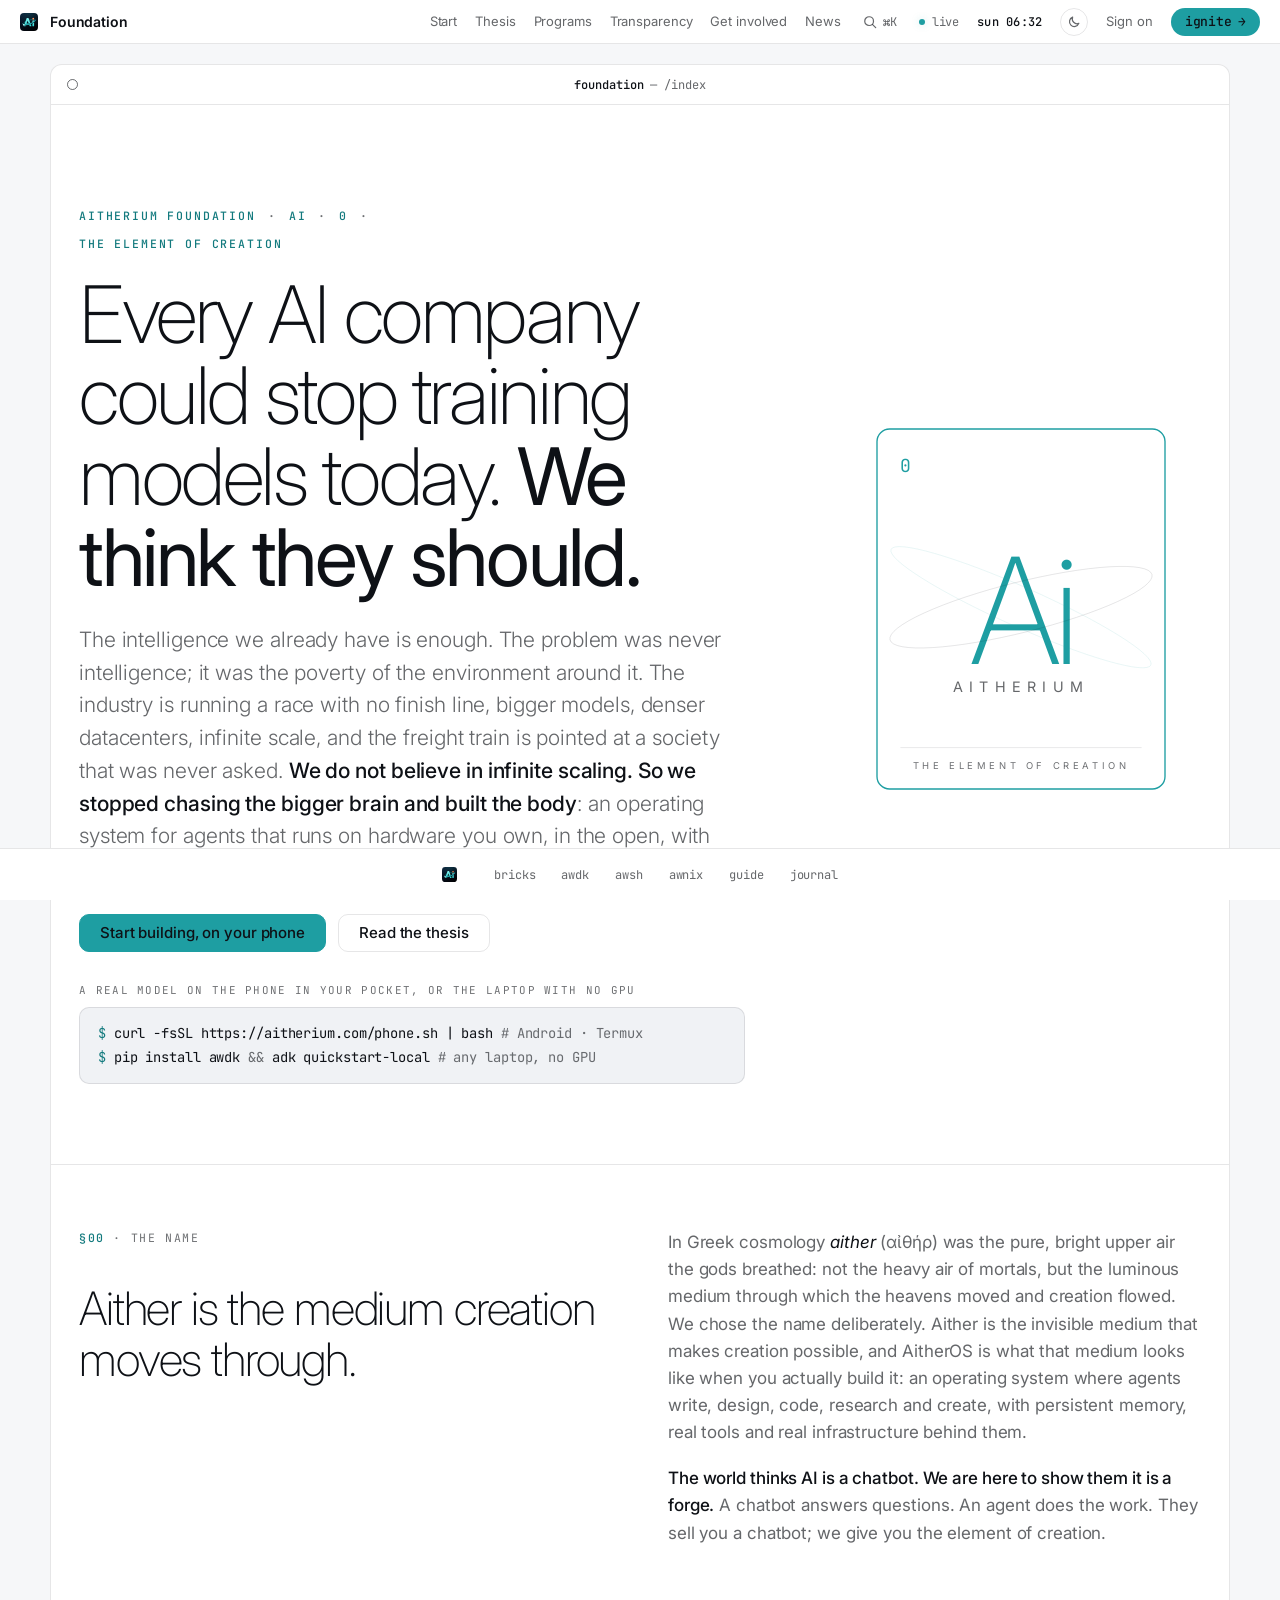
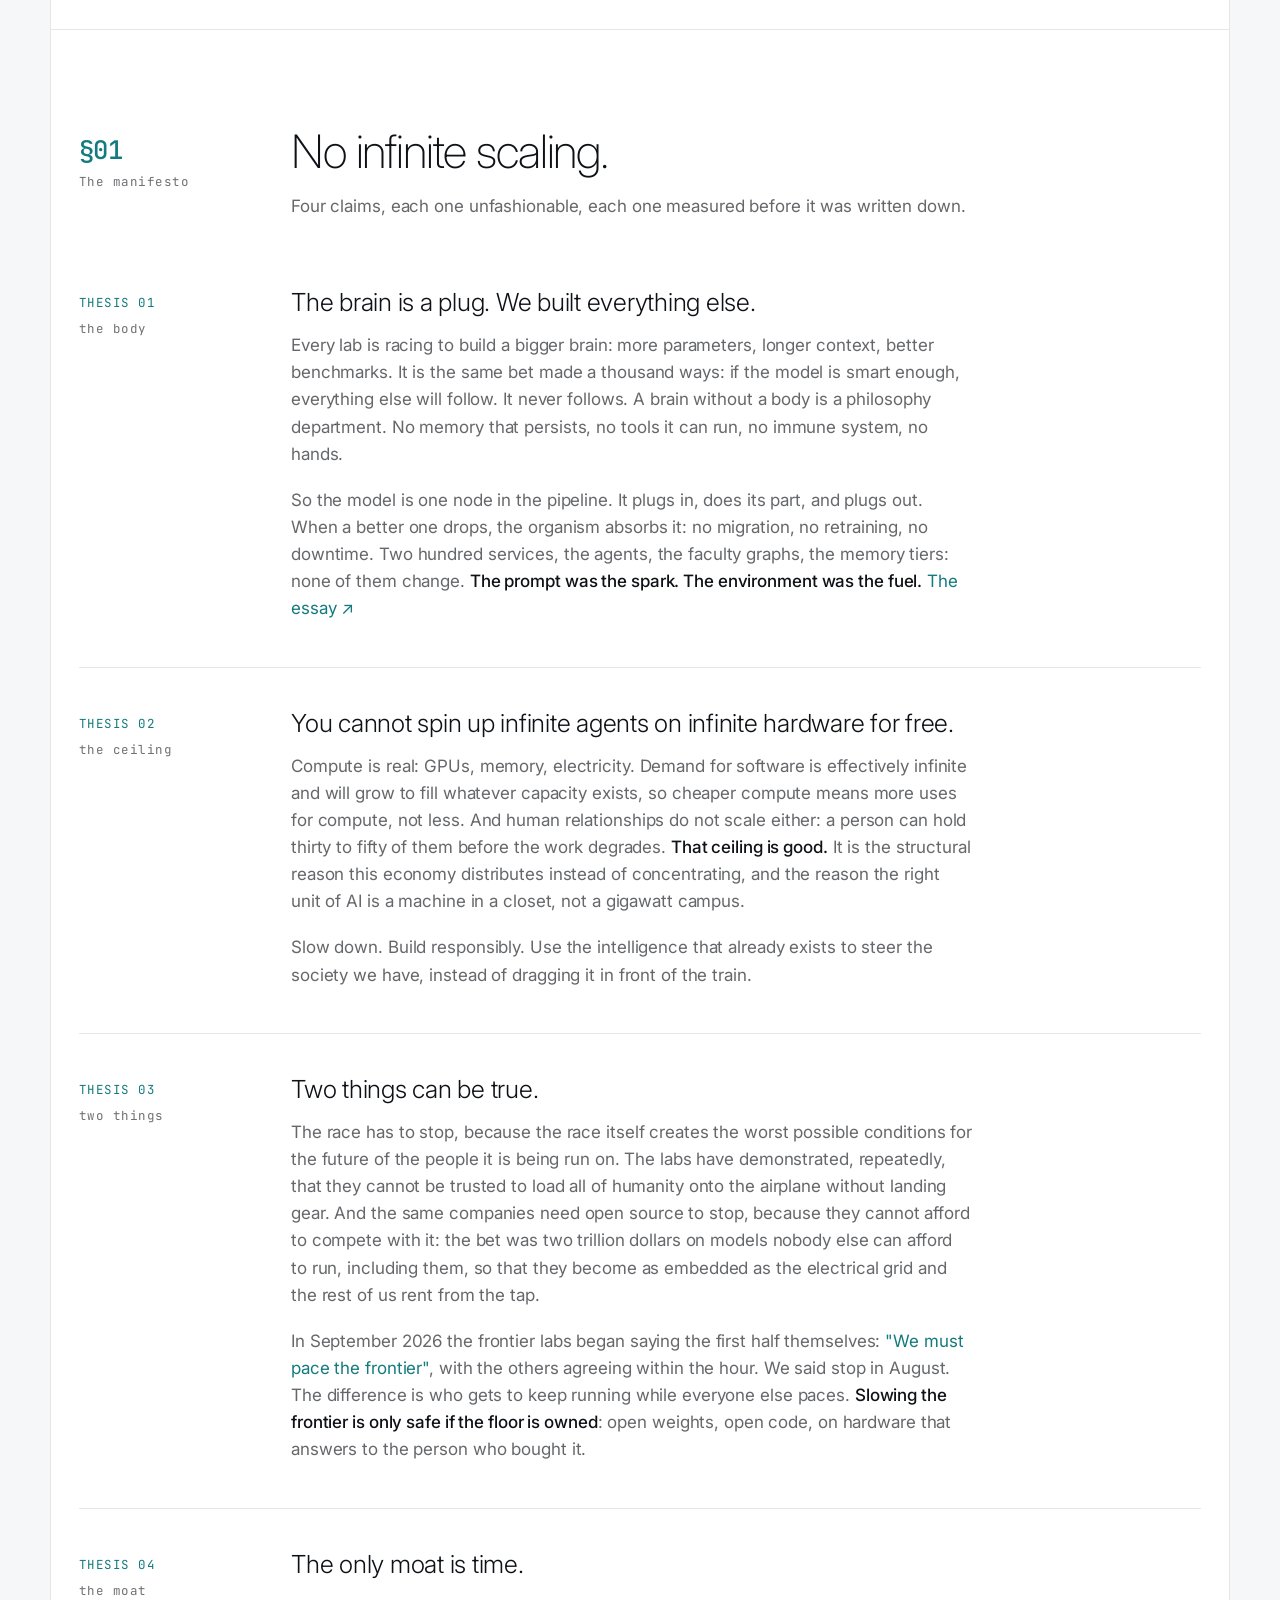
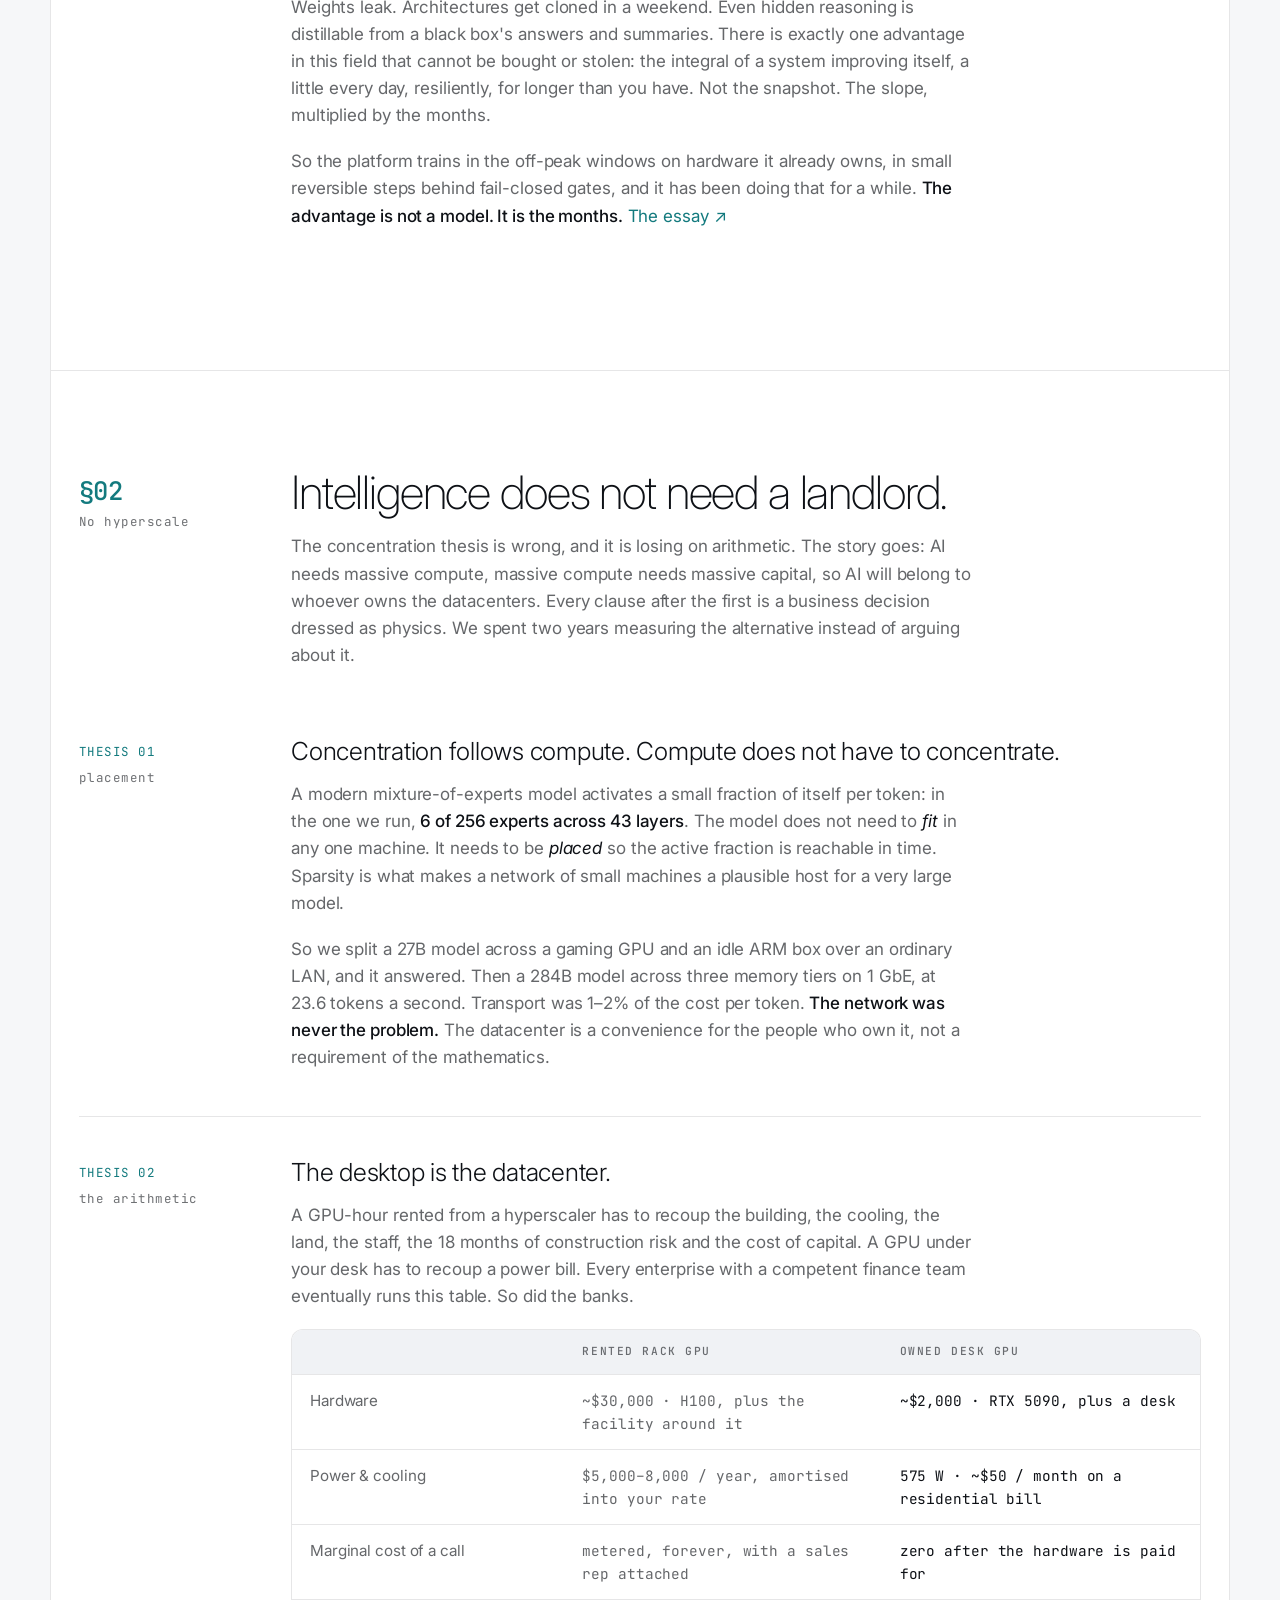
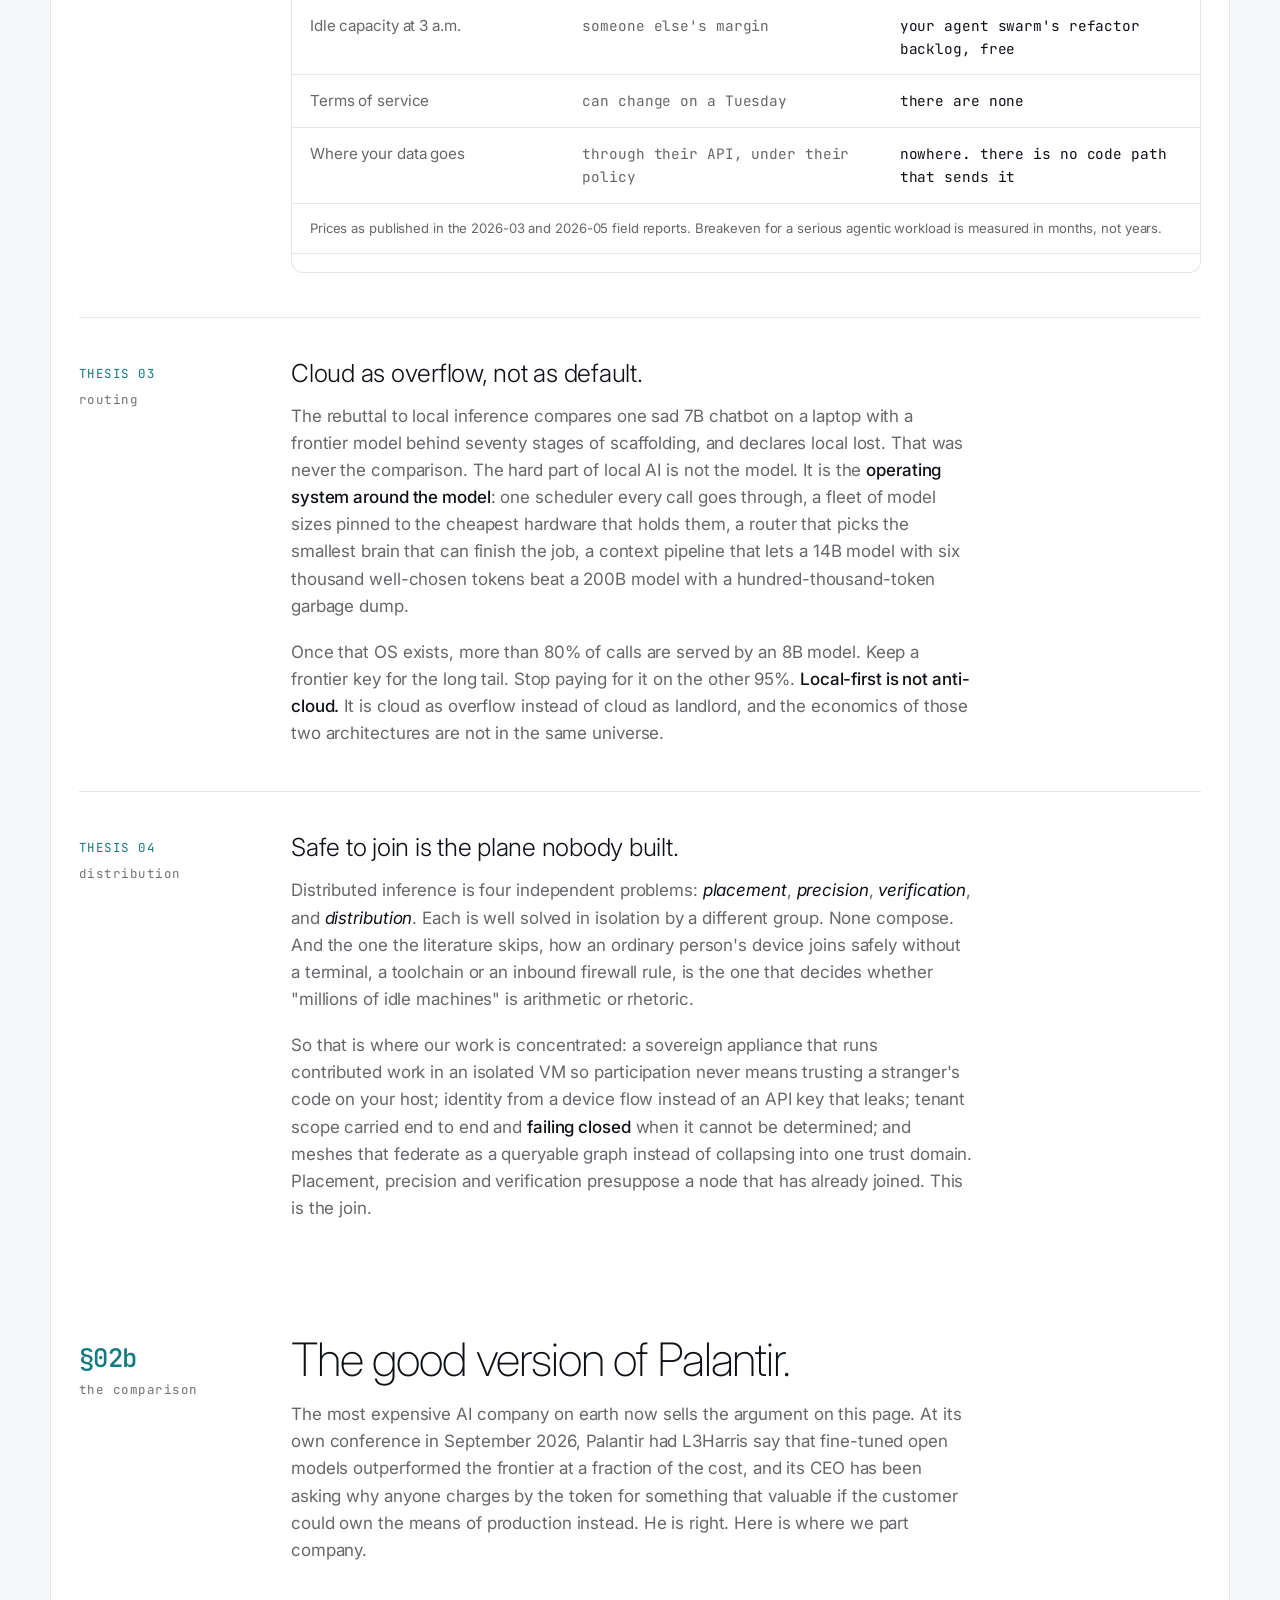
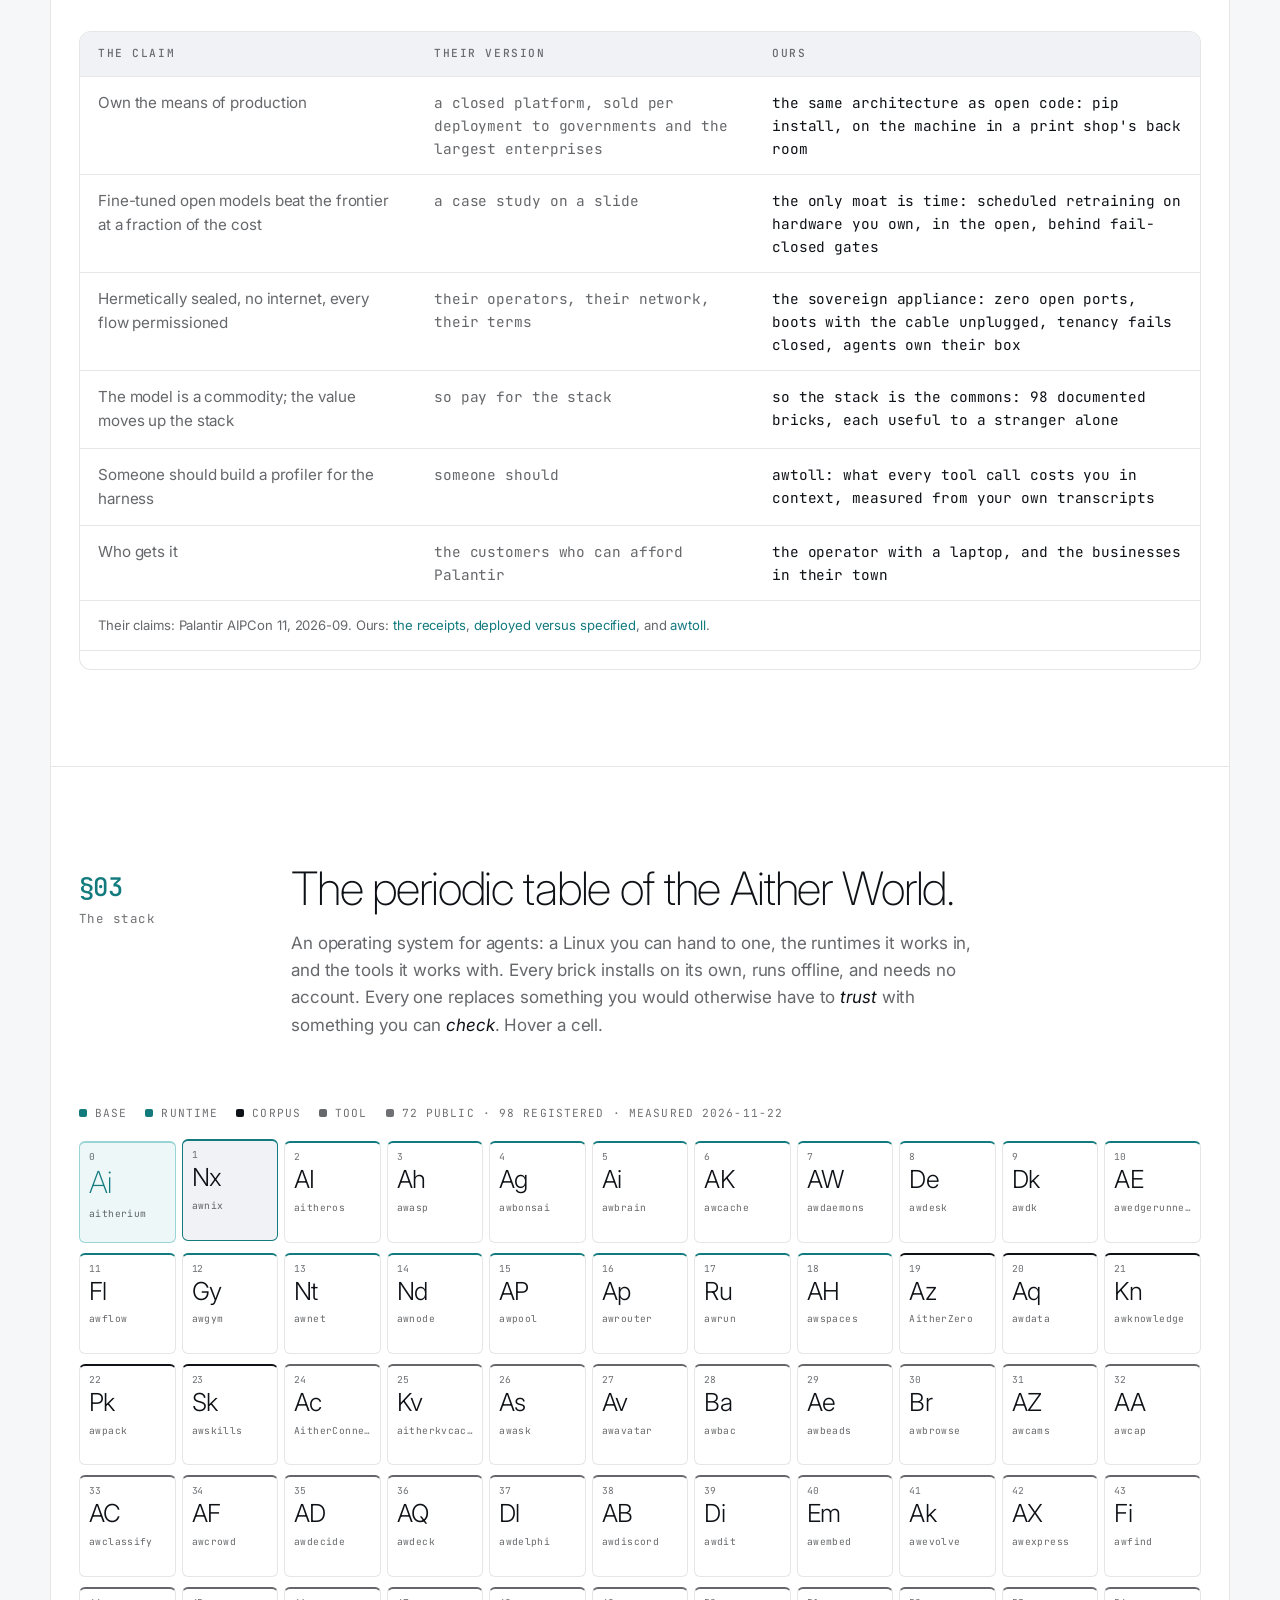
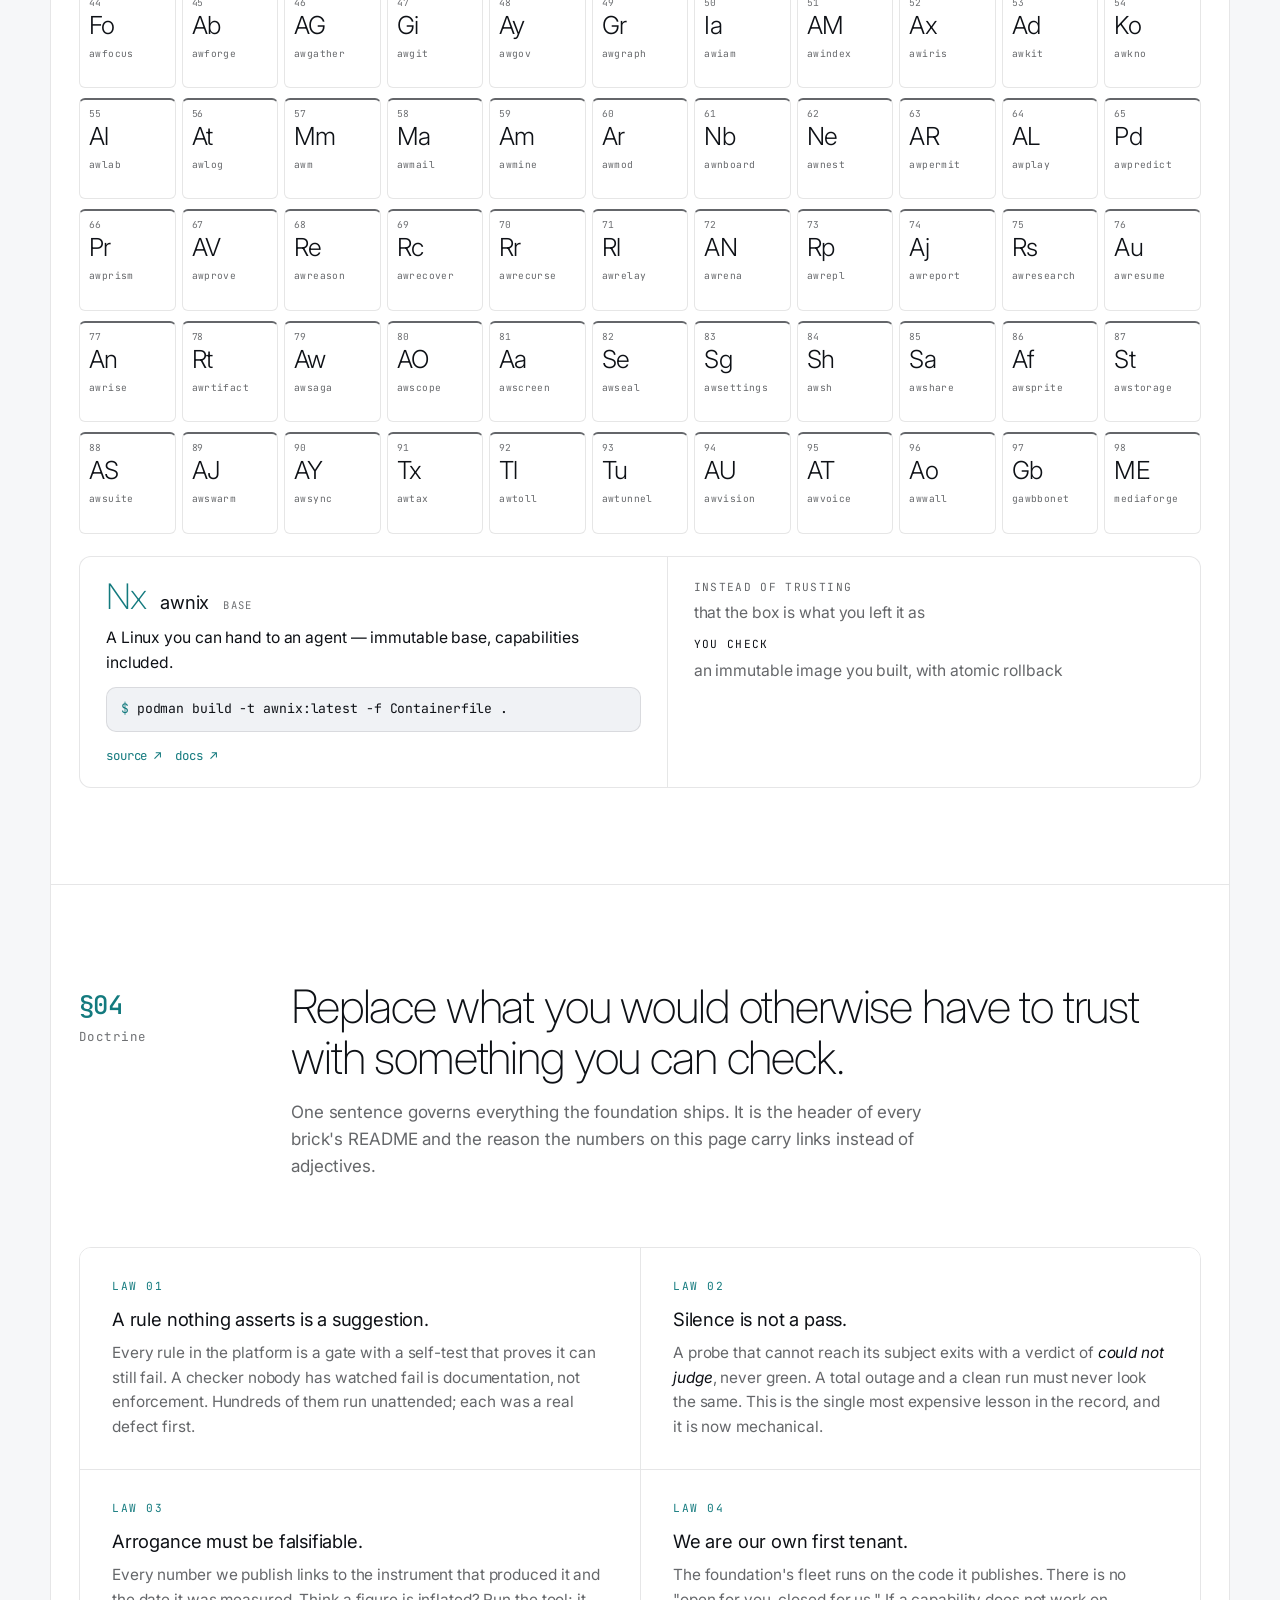
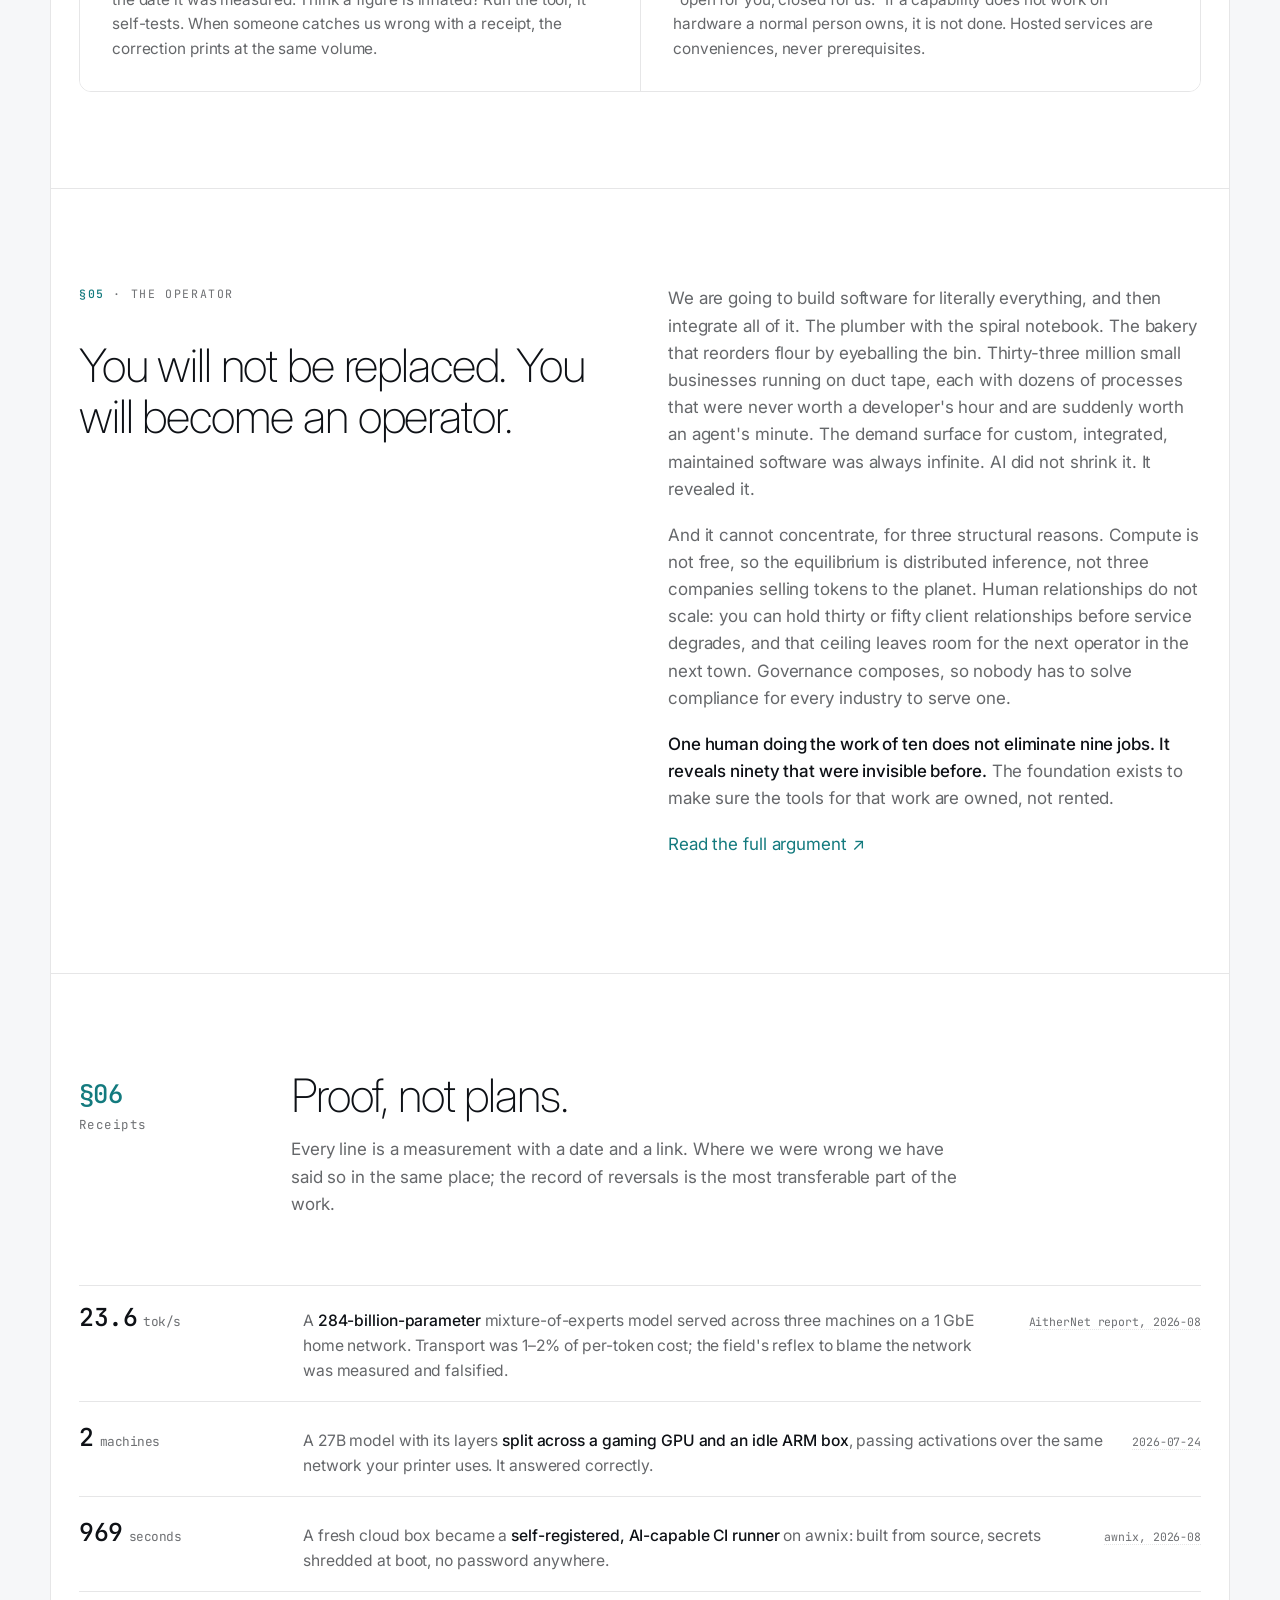
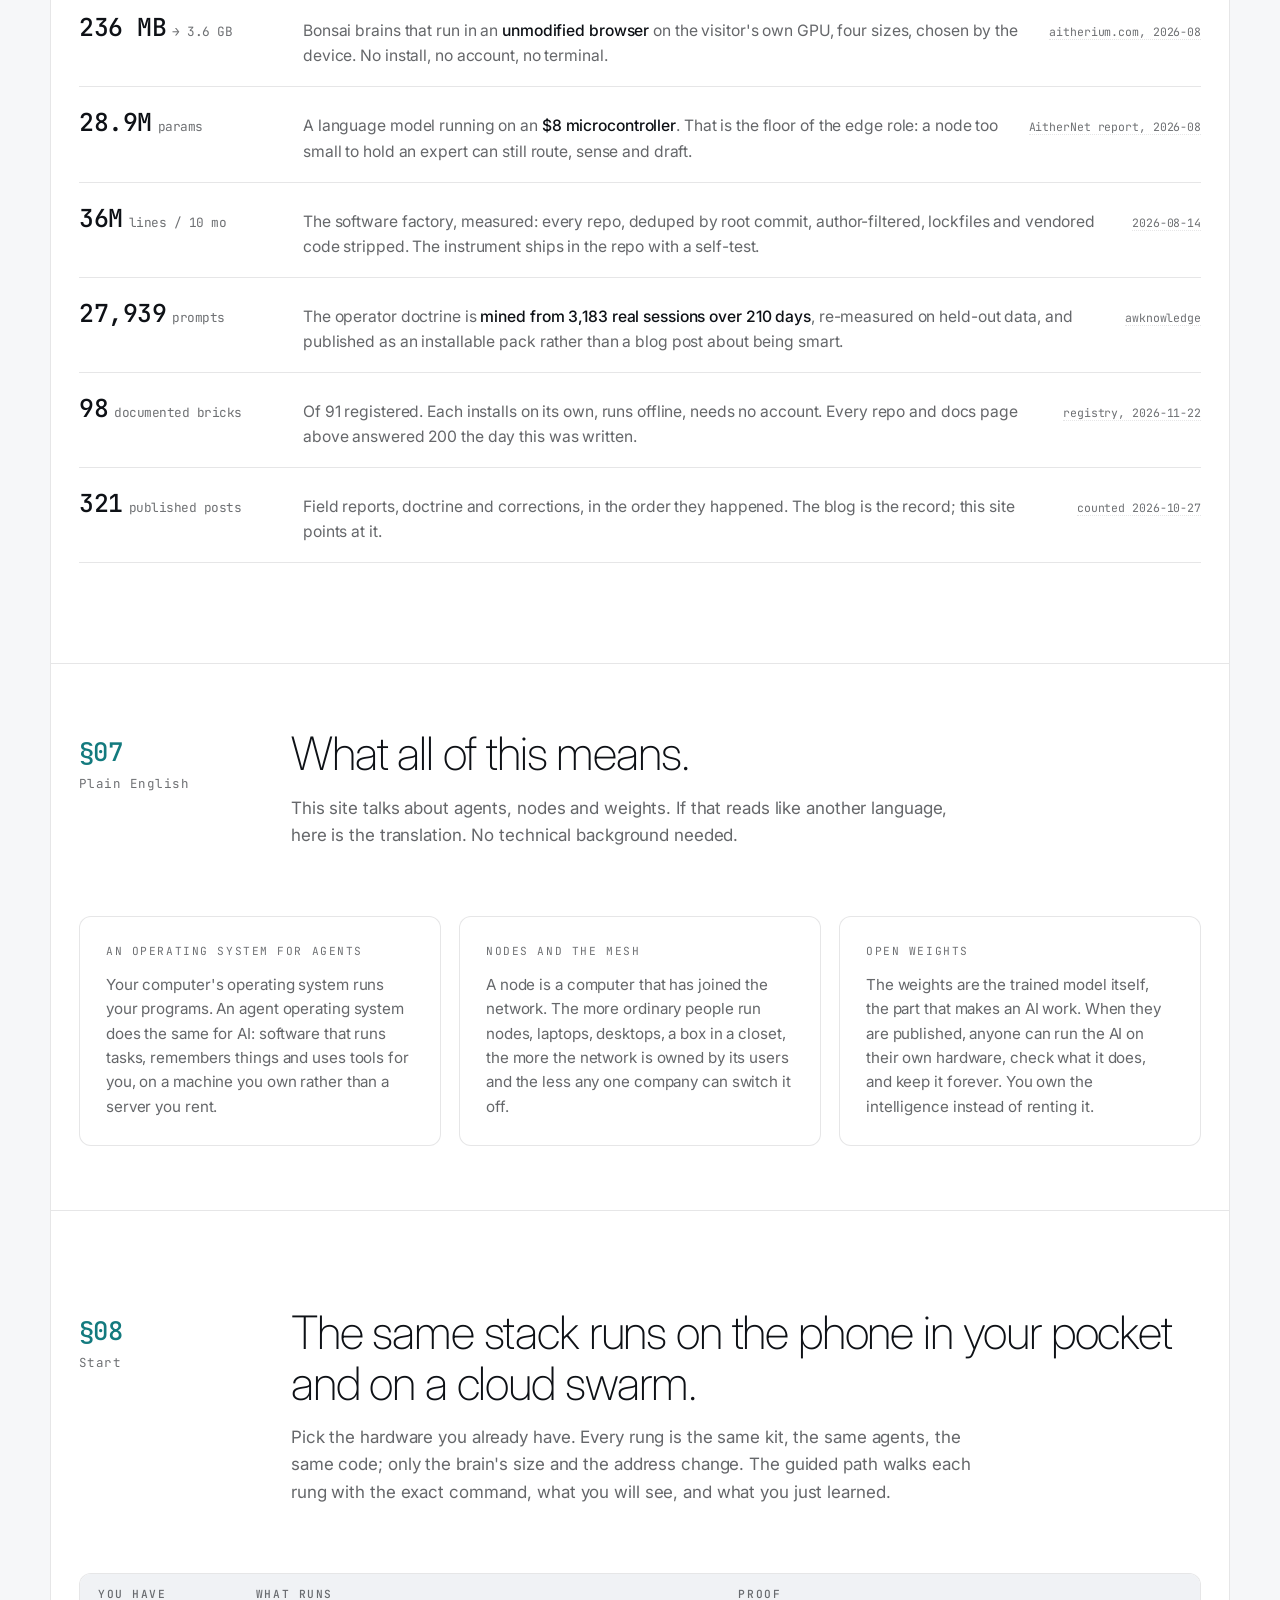
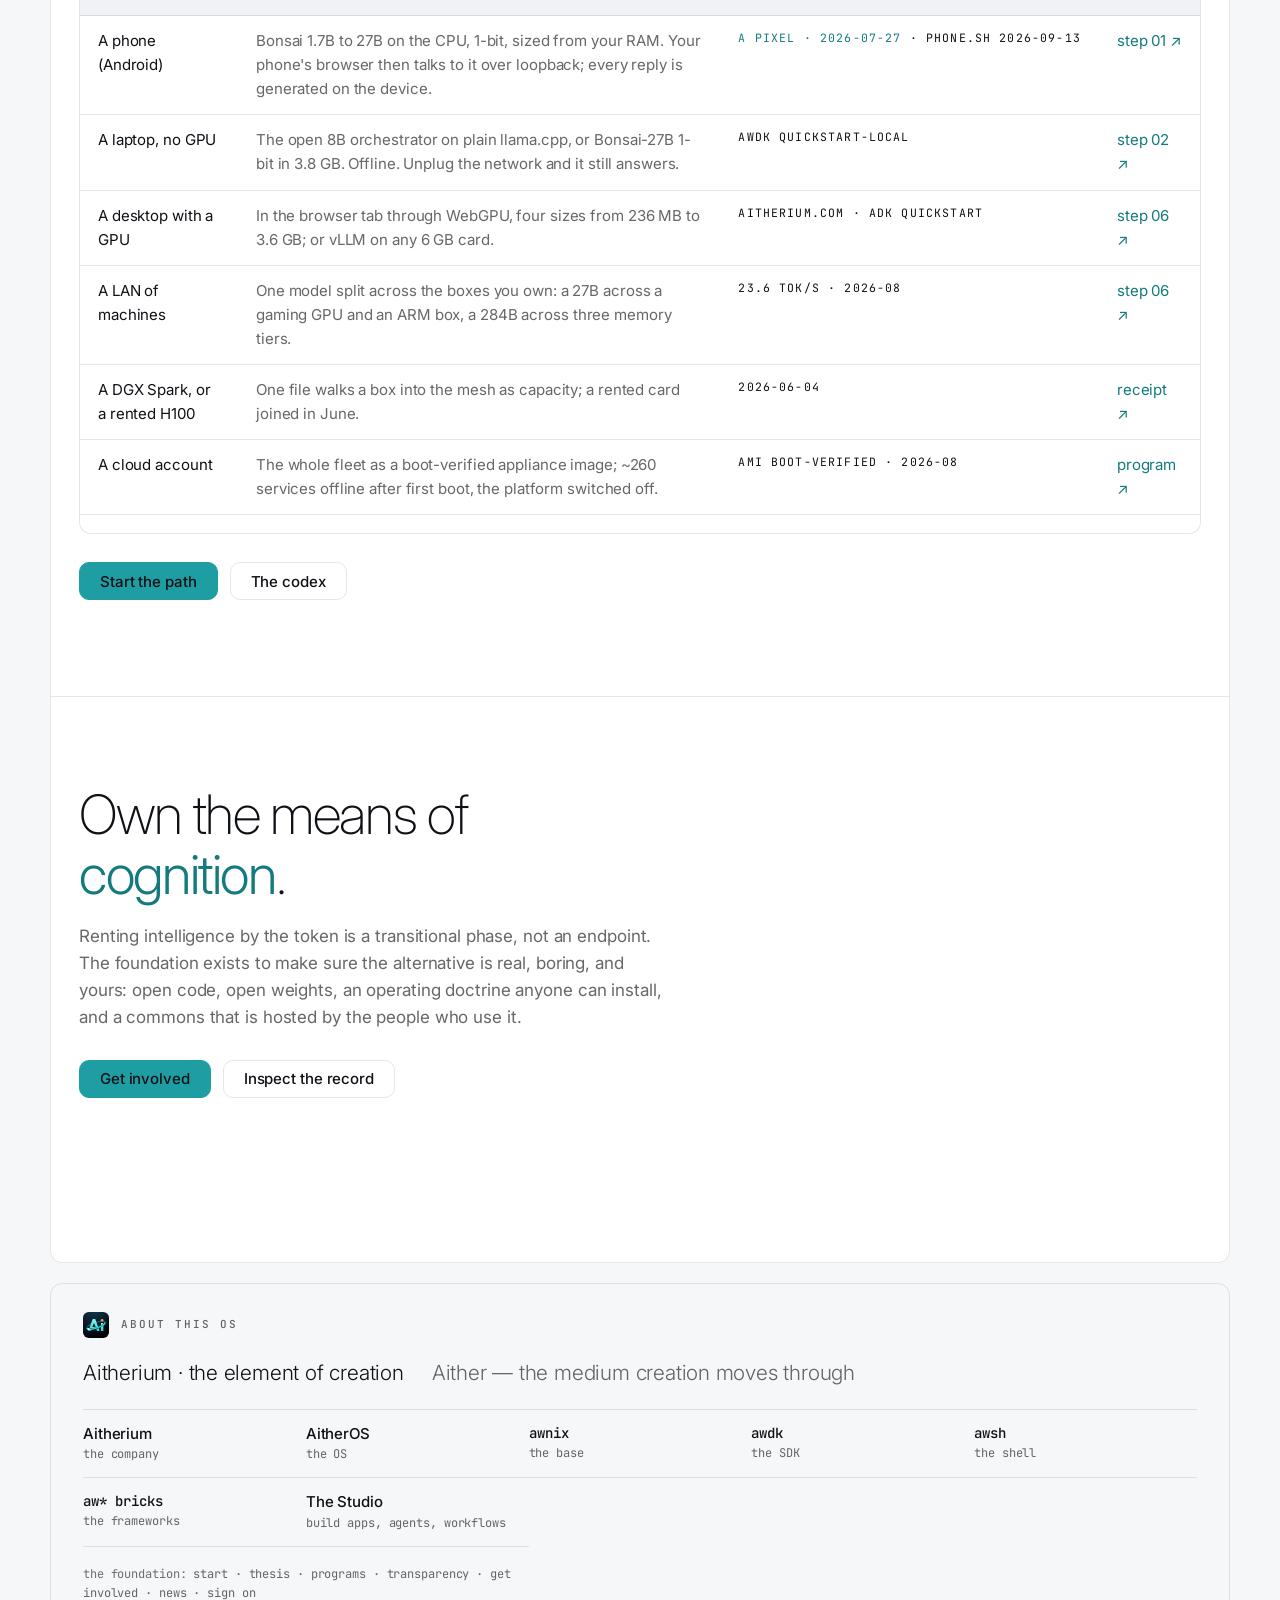
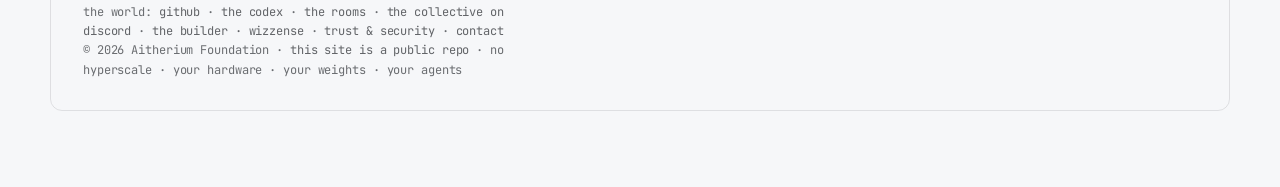
==== index.html @ 8e8fbfad "feat(bricks): periodic table renders the full registry (98, was 49) The site's snapshot was a dated " ====
<!DOCTYPE html>
<html lang="en">
<head>
  <meta charset="utf-8">
  <meta name="viewport" content="width=device-width, initial-scale=1">
  <title>Aitherium Foundation — The Element of Creation</title>
  <meta name="description" content="Every AI company could stop training models today. We think they should. No infinite scaling: an open operating system for agents on hardware you own, the weights and doctrine to run it, and the foundation that keeps it that way.">
  <meta property="og:type" content="website">
  <meta property="og:site_name" content="Aitherium Foundation">
  <meta property="og:title" content="Aitherium Foundation — The Element of Creation">
  <meta property="og:description" content="Every AI company could stop training models today. We think they should. No infinite scaling: an open operating system for agents on hardware you own, the weights and doctrine to run it, and the foundation that keeps it that way.">
  <meta property="og:url" content="https://aitherium.org/index.html">
  <link rel="canonical" href="https://aitherium.org/index.html">
  <link rel="icon" href="brand/aither-icon.svg">
  <link rel="icon" type="image/png" sizes="192x192" href="brand/aither-icon-192.png">
  <link rel="apple-touch-icon" href="brand/aither-icon-192.png">
  <meta property="og:image" content="https://aitherium.org/brand/aither-icon-512.png">
  <meta name="twitter:card" content="summary">
  <meta name="twitter:image" content="https://aitherium.org/brand/aither-icon-512.png">
  <link rel="stylesheet" href="https://fonts.googleapis.com/css2?family=Inter:wght@200;300;400;500;600&family=JetBrains+Mono:wght@400;500&display=swap">
  <link rel="stylesheet" href="kit/tokens.css">
  <link rel="stylesheet" href="kit/frame.css">
  <link rel="stylesheet" href="theme.css">
  <link rel="stylesheet" href="styles.css">
  <script>(function(){var d=document.documentElement,t;try{t=localStorage.getItem('aitherium-theme')}catch(e){}
  d.setAttribute('data-theme',t==='dark'?'dark':'light');
  var m=document.createElement('meta');m.name='theme-color';
  m.content=getComputedStyle(d).getPropertyValue('--fk-bg').trim();document.head.appendChild(m);})();</script>
</head>
<body>
<a class="fk-skip" href="#fk-main">Skip to content</a>
<header class="fk-menubar" role="banner">
  <a class="fk-brand" href="index.html" aria-label="Aitherium Foundation home"><img class="fk-mark" src="brand/aither-icon.svg" alt="" aria-hidden="true"><span class="fk-app">Foundation</span></a>
  <span class="fk-sp"></span>
  <nav class="fk-links" aria-label="Foundation"><a href="start.html">Start</a><a href="about.html">Thesis</a><a href="programs.html">Programs</a><a href="transparency.html">Transparency</a><a href="get-involved.html">Get involved</a><a href="news.html">News</a></nav>
  <a class="fk-k" href="#fk-about" data-fk-spotlight aria-label="Search (Ctrl K)"><svg viewBox="0 0 16 16" fill="none" aria-hidden="true"><circle cx="7" cy="7" r="5" stroke="currentColor" stroke-width="1.4"/><path d="M11 11l3.5 3.5" stroke="currentColor" stroke-width="1.4" stroke-linecap="round"/></svg><span>⌘K</span></a>
  <span class="fk-live"><i class="fk-dot" aria-hidden="true"></i><span>live</span></span>
  <time class="fk-clock" data-fk-clock></time>
  <button class="fk-theme" type="button" data-theme-toggle aria-pressed="false" aria-label="Dark mode" title="Dark mode"><svg class="moon" viewBox="0 0 16 16" fill="none" aria-hidden="true"><path d="M13.5 9.6A5.5 5.5 0 0 1 6.4 2.5a5.5 5.5 0 1 0 7.1 7.1z" stroke="currentColor" stroke-width="1.4" stroke-linejoin="round"/></svg><svg class="sun" viewBox="0 0 16 16" fill="none" aria-hidden="true"><circle cx="8" cy="8" r="3" stroke="currentColor" stroke-width="1.4"/><path d="M8 1v1.6M8 13.4V15M1 8h1.6M13.4 8H15M3 3l1.1 1.1M11.9 11.9L13 13M3 13l1.1-1.1M11.9 4.1L13 3" stroke="currentColor" stroke-width="1.4" stroke-linecap="round"/></svg></button>
  <a class="fk-signon" href="https://aitherium.com/">Sign on</a>
  <a class="fk-ignite" href="https://aitherium.com/">ignite <span aria-hidden="true">→</span></a>
</header>

<main class="fk-window" id="fk-main">
  <div class="fk-titlebar"><span class="fk-title"><b>foundation</b> — /index</span></div>
  <div class="fk-body">
  <section class="hero">
    <div class="container">
      <div>
        <p class="eyebrow">Aitherium Foundation <span class="sep">·</span> Ai <span class="sep">·</span> 0 <span class="sep">·</span> The Element of Creation</p>
        <h1>Every AI company could stop training models today. <strong>We think they&nbsp;should.</strong></h1>
        <p class="lede">The intelligence we already have is enough. The problem was never intelligence; it was
        the poverty of the environment around it. The industry is running a race with no finish line,
        bigger models, denser datacenters, infinite scale, and the freight train is pointed at a
        society that was never asked. <strong>We do not believe in infinite scaling. So we stopped
        chasing the bigger brain and built the body</strong>: an operating system for agents that
        runs on hardware you own, in the open, with the foundation running on it first.</p>
        <div class="actions">
          <a class="btn btn-primary" href="start.html">Start building, on your phone</a>
          <a class="btn" href="about.html">Read the thesis</a>
        </div>
        <div class="install">
          <div class="term-title">A real model on the phone in your pocket, or the laptop with no GPU</div>
          <div class="term"><span class="p">$ </span>curl -fsSL https://aitherium.com/phone.sh | bash <span class="c"># Android · Termux</span><br><span class="p">$ </span>pip install awdk <span class="c">&amp;&amp;</span> adk quickstart-local <span class="c"># any laptop, no GPU</span></div>
        </div>
      </div>
      <div class="hero-card" aria-hidden="true">
        <div class="frame"><svg viewBox="0 0 400 480" xmlns="http://www.w3.org/2000/svg">
          <rect class="c-card" x="40" y="30" width="320" height="400" rx="14" stroke-width="1.5"/>
          <text x="66" y="78" font-family="JetBrains Mono, Menlo, monospace" font-size="20" class="c-accent">0</text>
          <text x="200" y="232" text-anchor="middle" dominant-baseline="central" font-family="Inter, Helvetica, Arial, sans-serif" font-size="164" font-weight="200" class="c-accent" letter-spacing="-8">Ai</text>
          <text x="200" y="322" text-anchor="middle" font-family="Inter, Helvetica, Arial, sans-serif" font-size="16" font-weight="400" class="c-name" letter-spacing="7">AITHERIUM</text>
          <line x1="66" y1="384" x2="334" y2="384" class="c-rule" stroke-width="1"/>
          <text x="200" y="408" text-anchor="middle" font-family="Inter, Helvetica, Arial, sans-serif" font-size="10.5" class="c-tag" letter-spacing="4">THE ELEMENT OF CREATION</text>
          <ellipse cx="200" cy="228" rx="150" ry="28" class="c-orbit" stroke-width="0.6" opacity="0.28" transform="rotate(-14,200,228)"/>
          <ellipse cx="200" cy="228" rx="158" ry="22" class="c-orbit-accent" stroke-width="0.5" opacity="0.2" transform="rotate(24,200,228)"/>
        </svg></div>
        <div class="caption">Element 0 · the element that precedes all creation</div>
      </div>
    </div>
  </section>

  <section class="tight" id="name">
    <div class="container two-col">
      <div>
        <span class="kicker"><b>§00</b> · the name</span>
        <h2>Aither is the medium creation moves&nbsp;through.</h2>
      </div>
      <div>
        <p>In Greek cosmology <em>aither</em> (αἰθήρ) was the pure, bright upper air the gods breathed:
        not the heavy air of mortals, but the luminous medium through which the heavens moved and
        creation flowed. We chose the name deliberately. Aither is the invisible medium that makes
        creation possible, and AitherOS is what that medium looks like when you actually build it:
        an operating system where agents write, design, code, research and create, with persistent
        memory, real tools and real infrastructure behind them.</p>
        <p><strong>The world thinks AI is a chatbot. We are here to show them it is a forge.</strong>
        A chatbot answers questions. An agent does the work. They sell you a chatbot; we give you the
        element of creation.</p>
      </div>
    </div>
  </section>

  <section id="manifesto">
    <div class="container">
      <div class="section-head">
        <div class="num"><b>§01</b>The manifesto</div>
        <div>
          <h2>No infinite&nbsp;scaling.</h2>
          <p>Four claims, each one unfashionable, each one measured before it was written down.</p>
        </div>
      </div>
      <ol class="theses">
        <li>
          <div class="n">the body</div>
          <div>
            <h3>The brain is a plug. We built everything&nbsp;else.</h3>
            <p>Every lab is racing to build a bigger brain: more parameters, longer context, better
            benchmarks. It is the same bet made a thousand ways: if the model is smart enough,
            everything else will follow. It never follows. A brain without a body is a philosophy
            department. No memory that persists, no tools it can run, no immune system, no hands.</p>
            <p>So the model is one node in the pipeline. It plugs in, does its part, and plugs out.
            When a better one drops, the organism absorbs it: no migration, no retraining, no
            downtime. Two hundred services, the agents, the faculty graphs, the memory tiers: none of
            them change. <strong>The prompt was the spark. The environment was the fuel.</strong>
            <a href="https://blog.aitherium.com/blog/the-brain-is-a-plug" rel="noopener">The essay ↗</a></p>
          </div>
        </li>
        <li>
          <div class="n">the ceiling</div>
          <div>
            <h3>You cannot spin up infinite agents on infinite hardware for&nbsp;free.</h3>
            <p>Compute is real: GPUs, memory, electricity. Demand for software is effectively infinite
            and will grow to fill whatever capacity exists, so cheaper compute means more uses for
            compute, not less. And human relationships do not scale either: a person can hold thirty
            to fifty of them before the work degrades. <strong>That ceiling is good.</strong> It is
            the structural reason this economy distributes instead of concentrating, and the reason
            the right unit of AI is a machine in a closet, not a gigawatt campus.</p>
            <p>Slow down. Build responsibly. Use the intelligence that already exists to steer the
            society we have, instead of dragging it in front of the train.</p>
          </div>
        </li>
        <li>
          <div class="n">two things</div>
          <div>
            <h3>Two things can be&nbsp;true.</h3>
            <p>The race has to stop, because the race itself creates the worst possible conditions
            for the future of the people it is being run on. The labs have demonstrated, repeatedly,
            that they cannot be trusted to load all of humanity onto the airplane without landing
            gear. And the same companies need open source to stop, because they cannot afford to
            compete with it: the bet was two trillion dollars on models nobody else can afford to
            run, including them, so that they become as embedded as the electrical grid and the
            rest of us rent from the tap.</p>
            <p>In September 2026 the frontier labs began saying the first half themselves:
            <a href="https://darioamodei.com/post/we-must-pace-the-frontier" rel="noopener">"We must pace the frontier"</a>, with the others
            agreeing within the hour. We said stop in August. The difference is who gets to keep
            running while everyone else paces. <strong>Slowing the frontier is only safe if the
            floor is owned</strong>: open weights, open code, on hardware that answers to the person
            who bought it.</p>
          </div>
        </li>
        <li>
          <div class="n">the moat</div>
          <div>
            <h3>The only moat is&nbsp;time.</h3>
            <p>Weights leak. Architectures get cloned in a weekend. Even hidden reasoning is
            distillable from a black box's answers and summaries. There is exactly one advantage in
            this field that cannot be bought or stolen: the integral of a system improving itself,
            a little every day, resiliently, for longer than you have. Not the snapshot. The slope,
            multiplied by the months.</p>
            <p>So the platform trains in the off-peak windows on hardware it already owns, in small
            reversible steps behind fail-closed gates, and it has been doing that for a while.
            <strong>The advantage is not a model. It is the months.</strong>
            <a href="https://blog.aitherium.com/blog/the-only-moat-is-time" rel="noopener">The essay ↗</a></p>
          </div>
        </li>
      </ol>
    </div>
  </section>

  <section id="thesis">
    <div class="container">
      <div class="section-head">
        <div class="num"><b>§02</b>No hyperscale</div>
        <div>
          <h2>Intelligence does not need a&nbsp;landlord.</h2>
          <p>The concentration thesis is wrong, and it is losing on arithmetic. The story goes: AI needs massive compute, massive compute needs massive capital, so AI
          will belong to whoever owns the datacenters. Every clause after the first is a business
          decision dressed as physics. We spent two years measuring the alternative instead of
          arguing about it.</p>
        </div>
      </div>
      <ol class="theses">
        <li>
          <div class="n">placement</div>
          <div>
            <h3>Concentration follows compute. Compute does not have to&nbsp;concentrate.</h3>
            <p>A modern mixture-of-experts model activates a small fraction of itself per token:
            in the one we run, <strong>6 of 256 experts across 43 layers</strong>. The model does
            not need to <em>fit</em> in any one machine. It needs to be <em>placed</em> so the
            active fraction is reachable in time. Sparsity is what makes a network of small
            machines a plausible host for a very large model.</p>
            <p>So we split a 27B model across a gaming GPU and an idle ARM box over an ordinary LAN,
            and it answered. Then a 284B model across three memory tiers on 1 GbE, at 23.6 tokens
            a second. Transport was 1–2% of the cost per token. <strong>The network was never the
            problem.</strong> The datacenter is a convenience for the people who own it, not a
            requirement of the mathematics.</p>
          </div>
        </li>
        <li>
          <div class="n">the arithmetic</div>
          <div>
            <h3>The desktop is the&nbsp;datacenter.</h3>
            <p>A GPU-hour rented from a hyperscaler has to recoup the building, the cooling, the
            land, the staff, the 18 months of construction risk and the cost of capital. A GPU under
            your desk has to recoup a power bill. Every enterprise with a competent finance team
            eventually runs this table. So did the banks.</p>
            <div class="ledger-wrap"><div class="ledger">
              <table>
                <thead><tr><th></th><th>Rented rack GPU</th><th>Owned desk GPU</th></tr></thead>
                <tbody>
                  <tr><td>Hardware</td><td class="old">~$30,000 · H100, plus the facility around it</td><td class="new">~$2,000 · RTX 5090, plus a desk</td></tr>
                  <tr><td>Power &amp; cooling</td><td class="old">$5,000–8,000 / year, amortised into your rate</td><td class="new">575 W · ~$50 / month on a residential bill</td></tr>
                  <tr><td>Marginal cost of a call</td><td class="old">metered, forever, with a sales rep attached</td><td class="new">zero after the hardware is paid for</td></tr>
                  <tr><td>Idle capacity at 3 a.m.</td><td class="old">someone else's margin</td><td class="new">your agent swarm's refactor backlog, free</td></tr>
                  <tr><td>Terms of service</td><td class="old">can change on a Tuesday</td><td class="new">there are none</td></tr>
                  <tr><td>Where your data goes</td><td class="old">through their API, under their policy</td><td class="new">nowhere. there is no code path that sends it</td></tr>
                </tbody>
                <tfoot><tr><td colspan="3">Prices as published in the 2026-03 and 2026-05 field reports. Breakeven for a serious agentic workload is measured in months, not years.</td></tr></tfoot>
              </table>
            </div></div>
          </div>
        </li>
        <li>
          <div class="n">routing</div>
          <div>
            <h3>Cloud as overflow, not as&nbsp;default.</h3>
            <p>The rebuttal to local inference compares one sad 7B chatbot on a laptop with a
            frontier model behind seventy stages of scaffolding, and declares local lost. That was
            never the comparison. The hard part of local AI is not the model. It is the
            <strong>operating system around the model</strong>: one scheduler every call goes
            through, a fleet of model sizes pinned to the cheapest hardware that holds them, a
            router that picks the smallest brain that can finish the job, a context pipeline that
            lets a 14B model with six thousand well-chosen tokens beat a 200B model with a
            hundred-thousand-token garbage dump.</p>
            <p>Once that OS exists, more than 80% of calls are served by an 8B model. Keep a frontier
            key for the long tail. Stop paying for it on the other 95%. <strong>Local-first is not
            anti-cloud.</strong> It is cloud as overflow instead of cloud as landlord, and the
            economics of those two architectures are not in the same universe.</p>
          </div>
        </li>
        <li>
          <div class="n">distribution</div>
          <div>
            <h3>Safe to join is the plane nobody&nbsp;built.</h3>
            <p>Distributed inference is four independent problems: <em>placement</em>,
            <em>precision</em>, <em>verification</em>, and <em>distribution</em>. Each is well
            solved in isolation by a different group. None compose. And the one the literature
            skips, how an ordinary person's device joins safely without a terminal, a toolchain or
            an inbound firewall rule, is the one that decides whether "millions of idle machines"
            is arithmetic or rhetoric.</p>
            <p>So that is where our work is concentrated: a sovereign appliance that runs
            contributed work in an isolated VM so participation never means trusting a stranger's
            code on your host; identity from a device flow instead of an API key that leaks; tenant
            scope carried end to end and <strong>failing closed</strong> when it cannot be
            determined; and meshes that federate as a queryable graph instead of collapsing into
            one trust domain. Placement, precision and verification presuppose a node that has
            already joined. This is the join.</p>
          </div>
        </li>
      </ol>

      <div class="section-head" style="margin-top:72px">
        <div class="num"><b>§02b</b>the comparison</div>
        <div>
          <h2>The good version of&nbsp;Palantir.</h2>
          <p>The most expensive AI company on earth now sells the argument on this page. At its own
          conference in September 2026, Palantir had L3Harris say that fine-tuned open models
          outperformed the frontier at a fraction of the cost, and its CEO has been asking why
          anyone charges by the token for something that valuable if the customer could own the
          means of production instead. He is right. Here is where we part company.</p>
        </div>
      </div>
      <div class="ledger-wrap"><div class="ledger">
        <table>
          <thead><tr><th>The claim</th><th>Their version</th><th>Ours</th></tr></thead>
          <tbody>
            <tr><td>Own the means of production</td><td class="old">a closed platform, sold per deployment to governments and the largest enterprises</td><td class="new">the same architecture as open code: pip install, on the machine in a print shop's back room</td></tr>
            <tr><td>Fine-tuned open models beat the frontier at a fraction of the cost</td><td class="old">a case study on a slide</td><td class="new">the only moat is time: scheduled retraining on hardware you own, in the open, behind fail-closed gates</td></tr>
            <tr><td>Hermetically sealed, no internet, every flow permissioned</td><td class="old">their operators, their network, their terms</td><td class="new">the sovereign appliance: zero open ports, boots with the cable unplugged, tenancy fails closed, agents own their box</td></tr>
            <tr><td>The model is a commodity; the value moves up the stack</td><td class="old">so pay for the stack</td><td class="new">so the stack is the commons: 98 documented bricks, each useful to a stranger alone</td></tr>
            <tr><td>Someone should build a profiler for the harness</td><td class="old">someone should</td><td class="new">awtoll: what every tool call costs you in context, measured from your own transcripts</td></tr>
            <tr><td>Who gets it</td><td class="old">the customers who can afford Palantir</td><td class="new">the operator with a laptop, and the businesses in their town</td></tr>
          </tbody>
          <tfoot><tr><td colspan="3">Their claims: Palantir AIPCon 11, 2026-09. Ours: <a href="index.html#receipts">the receipts</a>, <a href="transparency.html#deployed">deployed versus specified</a>, and <a href="https://github.com/Aitherium/awtoll" rel="noopener">awtoll</a>.</td></tr></tfoot>
        </table>
      </div></div>
    </div>
  </section>

  <section id="stack">
    <div class="container">
      <div class="section-head">
        <div class="num"><b>§03</b>The stack</div>
        <div>
          <h2>The periodic table of the Aither&nbsp;World.</h2>
          <p>An operating system for agents: a Linux you can hand to one, the runtimes it works in,
          and the tools it works with. Every brick installs on its own, runs offline, and needs no
          account. Every one replaces something you would otherwise have to <em>trust</em> with
          something you can <em>check</em>. Hover a cell.</p>
        </div>
      </div>
    <div class="pt-legend">
      <span style="--k:var(--cyan)">base</span>
      <span style="--k:var(--cyan)">runtime</span>
      <span style="--k:var(--tx)">corpus</span>
      <span style="--k:var(--tx-2)">tool</span>
      <span style="--k:var(--tx-dim)">72 public · 98 registered · measured 2026-11-22</span>
    </div>
    <ul class="pt">
      <li><a class="el ai" href="index.html" aria-label="Aitherium, element 0"><span class="no">0</span><span class="sy">Ai</span><span class="nm">aitherium</span></a></li>
      <li><a class="el on" href="https://github.com/Aitherium/awnix" rel="noopener" data-kind="base" data-id="awnix" data-sy="Nx" data-tagline="A Linux you can hand to an agent — immutable base, capabilities included." data-install="podman build -t awnix:latest -f Containerfile ." data-repo="https://github.com/Aitherium/awnix" data-docs="https://aitherium.github.io/awnix/" data-trust="that the box is what you left it as" data-check="an immutable image you built, with atomic rollback"><span class="no">1</span><span class="sy">Nx</span><span class="nm">awnix</span></a></li>
      <li><a class="el" href="https://github.com/Aitherium/aitheros" rel="noopener" data-kind="runtime" data-id="aitheros" data-sy="AI" data-tagline="One file you run, and the machine has a local AI stack." data-install="see the repo — one binary per OS from the `aitheros-v*` release" data-repo="https://github.com/Aitherium/aitheros" data-docs="" data-trust="that six installers, four registries and a GPU agree with each other" data-check="one binary, one --version, one supervised set of surfaces"><span class="no">2</span><span class="sy">AI</span><span class="nm">aitheros</span></a></li>
      <li><a class="el" href="https://github.com/Aitherium/awasp" rel="noopener" data-kind="runtime" data-id="awasp" data-sy="Ah" data-tagline="Stream a multi-gigabyte model onto a device that cannot hold it all at once." data-install="builds in-tree" data-repo="https://github.com/Aitherium/awasp" data-docs="" data-trust="that a loader which works on a laptop will work on a phone" data-check="the peak bytes in flight, and a refusal issued before the first range GET"><span class="no">3</span><span class="sy">Ah</span><span class="nm">awasp</span></a></li>
      <li><a class="el" href="https://github.com/Aitherium/awbonsai" rel="noopener" data-kind="runtime" data-id="awbonsai" data-sy="Ag" data-tagline="Run a real model in the visitor's own browser — no server round trip, no upload." data-install="git clone https://github.com/Aitherium/awbonsai" data-repo="https://github.com/Aitherium/awbonsai" data-docs="https://aitherium.github.io/awbonsai/" data-trust="that inference always means a request left the machine" data-check="a WebGPU model answering on the tab's own GPU, with a consent record logged before it ever loaded"><span class="no">4</span><span class="sy">Ag</span><span class="nm">awbonsai</span></a></li>
      <li><a class="el" href="https://github.com/Aitherium/awbrain" rel="noopener" data-kind="runtime" data-id="awbrain" data-sy="Ai" data-tagline="Your history as a wiki of linked markdown — claims pinned to the evidence." data-install="pip install awbrain" data-repo="https://github.com/Aitherium/awbrain" data-docs="https://aitherium.github.io/awbrain/" data-trust="" data-check=""><span class="no">5</span><span class="sy">Ai</span><span class="nm">awbrain</span></a></li>
      <li><a class="el" href="https://github.com/Aitherium/awcache" rel="noopener" data-kind="runtime" data-id="awcache" data-sy="AK" data-tagline="Let a second node skip its prefill because a first node already paid for it." data-install="builds in-tree -- not on PyPI yet; `pip install awcache` 404s today" data-repo="https://github.com/Aitherium/awcache" data-docs="" data-trust="that every node must recompute the same prompt prefix from scratch" data-check="a content-addressed prefix manifest, and the R2 + acceptance record on any cross-model map"><span class="no">6</span><span class="sy">AK</span><span class="nm">awcache</span></a></li>
      <li><a class="el" href="https://github.com/Aitherium/awdaemons" rel="noopener" data-kind="runtime" data-id="awdaemons" data-sy="AW" data-tagline="The AitherOS daemons as one file — no Python, no signing, no install." data-install="see the repo — built by awdk/packaging/build_executable.py --narrow" data-repo="https://github.com/Aitherium/awdaemons" data-docs="" data-trust="that a machine has the right Python and the right wheels" data-check="one file you run, that answers /health"><span class="no">7</span><span class="sy">AW</span><span class="nm">awdaemons</span></a></li>
      <li><a class="el" href="https://github.com/Aitherium/awdesk" rel="noopener" data-kind="runtime" data-id="awdesk" data-sy="De" data-tagline="Aither World Desk -- the desktop body of AitherOS Online: tray, avatars, decision cards, the Living Desktop as an overlay." data-install="see the repo -- Electron app (npm install &amp;&amp; npx electron .)" data-repo="https://github.com/Aitherium/awdesk" data-docs="https://aitherium.github.io/awdesk/" data-trust="that the agent is somewhere behind a browser tab" data-check="a tray icon, a face on your desktop, and the decision card that pops when it needs you"><span class="no">8</span><span class="sy">De</span><span class="nm">awdesk</span></a></li>
      <li><a class="el" href="https://github.com/Aitherium/awdk" rel="noopener" data-kind="runtime" data-id="awdk" data-sy="Dk" data-tagline="Build AI agent fleets — 3 lines, any backend, local or cloud." data-install="pip install awdk" data-repo="https://github.com/Aitherium/awdk" data-docs="https://aitherium.github.io/awdk/" data-trust="a framework's idea of how your agents should run" data-check="one loop you can read, pointed at a backend you already pay for"><span class="no">9</span><span class="sy">Dk</span><span class="nm">awdk</span></a></li>
      <li><a class="el" href="https://github.com/Aitherium/awedgerunner" rel="noopener" data-kind="runtime" data-id="awedgerunner" data-sy="AE" data-tagline="Run agent and CI work on edge runners nobody has to rack -- a volunteer's idle GPU, a phone on your own mesh, an edge worker, a free or spot CI runner -- under a lease with a hard budget cap, a named payer and an expiry." data-install="pip install awedgerunner" data-repo="https://github.com/Aitherium/awedgerunner" data-docs="https://aitherium.github.io/awedgerunner/" data-trust="" data-check=""><span class="no">10</span><span class="sy">AE</span><span class="nm">awedgerunner</span></a></li>
      <li><a class="el" href="https://github.com/Aitherium/awflow" rel="noopener" data-kind="runtime" data-id="awflow" data-sy="Fl" data-tagline="A deterministic workflow runtime — chain agent calls with journal replay and budget control." data-install="pip install aitherium-awflow" data-repo="https://github.com/Aitherium/awflow" data-docs="https://aitherium.github.io/awflow/" data-trust="" data-check=""><span class="no">11</span><span class="sy">Fl</span><span class="nm">awflow</span></a></li>
      <li><a class="el" href="https://github.com/Aitherium/awgym" rel="noopener" data-kind="runtime" data-id="awgym" data-sy="Gy" data-tagline="An ARC training gym — a game a world model can watch, and six roles that play through it." data-install="pip install awgym" data-repo="https://github.com/Aitherium/awgym" data-docs="https://aitherium.github.io/awgym/" data-trust="that a world model learned anything from the games it saw" data-check="transitions captured from real play, fed back, and the retrodiction score falling on grids it never saw"><span class="no">12</span><span class="sy">Gy</span><span class="nm">awgym</span></a></li>
      <li><a class="el" href="https://github.com/Aitherium/awnet" rel="noopener" data-kind="runtime" data-id="awnet" data-sy="Nt" data-tagline="The agentic web — agents host a mesh, and agents join one." data-install="pip install awnet" data-repo="https://github.com/Aitherium/awnet" data-docs="https://aitherium.github.io/awnet/" data-trust="" data-check=""><span class="no">13</span><span class="sy">Nt</span><span class="nm">awnet</span></a></li>
      <li><a class="el" href="https://github.com/Aitherium/awnode" rel="noopener" data-kind="runtime" data-id="awnode" data-sy="Nd" data-tagline="A lightweight local gateway — bridges your apps to the AI backends you chose." data-install="pip install awnode" data-repo="https://github.com/Aitherium/awnode" data-docs="https://aitherium.github.io/awnode/" data-trust="a vendor's cloud with every prompt" data-check="a local gateway routing to backends you chose"><span class="no">14</span><span class="sy">Nd</span><span class="nm">awnode</span></a></li>
      <li><a class="el" href="https://github.com/Aitherium/awpool" rel="noopener" data-kind="runtime" data-id="awpool" data-sy="AP" data-tagline="The free half of the elastic work pool: dispatches public-safe work onto the free GitHub-hosted runners of the public aw* mirrors, so their idle CI minutes become compute. awrun remains the paid/self-hosted lane; this is its free twin." data-install="pip install awpool" data-repo="https://github.com/Aitherium/awpool" data-docs="https://aitherium.github.io/awpool/" data-trust="" data-check=""><span class="no">15</span><span class="sy">AP</span><span class="nm">awpool</span></a></li>
      <li><a class="el" href="https://github.com/Aitherium/awrouter" rel="noopener" data-kind="runtime" data-id="awrouter" data-sy="Ap" data-tagline="OpenRouter for your own fleet: pick a model backend by cost/latency/ capability, fail over, fit the context window, stream. Standalone, OpenAI-compatible, no Aither-specifics required to be valuable." data-install="pip install awrouter" data-repo="https://github.com/Aitherium/awrouter" data-docs="https://aitherium.github.io/awrouter/" data-trust="" data-check=""><span class="no">16</span><span class="sy">Ap</span><span class="nm">awrouter</span></a></li>
      <li><a class="el" href="https://github.com/Aitherium/awrun" rel="noopener" data-kind="runtime" data-id="awrun" data-sy="Ru" data-tagline="A priority-aware queue and dispatcher for agentic runs and ad-hoc CI builds. It also judges whether the runner pool is big enough for the queue it is draining, and can ask a host to grow it -- reserving capacity is zero-sum, so a saturated pool needs more of it, not a different share of it." data-install="pip install awrun" data-repo="https://github.com/Aitherium/awrun" data-docs="https://aitherium.github.io/awrun/" data-trust="" data-check=""><span class="no">17</span><span class="sy">Ru</span><span class="nm">awrun</span></a></li>
      <li><a class="el" href="https://github.com/Aitherium/awspaces" rel="noopener" data-kind="runtime" data-id="awspaces" data-sy="AH" data-tagline="A place, not a page: every human gets a Space -- a hand-made page, files and a companion agent that is theirs -- and Spaces link to Spaces. Early-2000s internet (Neocities, Newgrounds, Neopets, RuneScape) with local-first AI underneath." data-install="planned -- no package yet" data-repo="https://github.com/Aitherium/awspaces" data-docs="" data-trust="" data-check=""><span class="no">18</span><span class="sy">AH</span><span class="nm">awspaces</span></a></li>
      <li><a class="el" href="https://github.com/Aitherium/AitherZero" rel="noopener" data-kind="corpus" data-id="AitherZero" data-sy="Az" data-tagline="PowerShell 7+ automation framework — numbered, self-describing scripts." data-install="git clone https://github.com/Aitherium/AitherZero" data-repo="https://github.com/Aitherium/AitherZero" data-docs="https://aitherium.github.io/AitherZero/" data-trust="a pile of scripts nobody has numbered" data-check="numbered, discoverable automation with declarative playbooks"><span class="no">19</span><span class="sy">Az</span><span class="nm">AitherZero</span></a></li>
      <li><a class="el" href="https://github.com/Aitherium/awdata" rel="noopener" data-kind="corpus" data-id="awdata" data-sy="Aq" data-tagline="Open labelled corpora you can train and measure against, with the code that built them." data-install="git clone https://github.com/Aitherium/awdata" data-repo="https://github.com/Aitherium/awdata" data-docs="" data-trust="a benchmark someone else curated, on a domain that is not yours" data-check="the corpus, its label prevalences, and the script that reproduces it"><span class="no">20</span><span class="sy">Aq</span><span class="nm">awdata</span></a></li>
      <li><a class="el" href="https://github.com/Aitherium/awknowledge" rel="noopener" data-kind="corpus" data-id="awknowledge" data-sy="Kn" data-tagline="How to run a coding agent so the result survives — the laws, with evidence." data-install="read it — https://aitherium.github.io/awknowledge/" data-repo="https://github.com/Aitherium/awknowledge" data-docs="https://aitherium.github.io/awknowledge/" data-trust="" data-check=""><span class="no">21</span><span class="sy">Kn</span><span class="nm">awknowledge</span></a></li>
      <li><a class="el" href="https://github.com/Aitherium/awpack" rel="noopener" data-kind="corpus" data-id="awpack" data-sy="Pk" data-tagline="First-party agent packs — the ones we build, versioned and installable on their own." data-install="git clone https://github.com/Aitherium/awpack" data-repo="https://github.com/Aitherium/awpack" data-docs="https://aitherium.github.io/awpack/" data-trust="that the pack you want shipped inside somebody's SDK, under whatever licence that SDK happens to carry" data-check="the pack as its own versioned artifact, with its own licence, that any agent runtime can install"><span class="no">22</span><span class="sy">Pk</span><span class="nm">awpack</span></a></li>
      <li><a class="el" href="https://github.com/Aitherium/awskills" rel="noopener" data-kind="corpus" data-id="awskills" data-sy="Sk" data-tagline="Portable agent skills — self-contained procedures an agent loads on demand." data-install="git clone https://github.com/Aitherium/awskills" data-repo="https://github.com/Aitherium/awskills" data-docs="https://aitherium.github.io/awskills/" data-trust="that an agent knows your procedure" data-check="the procedure written down, versioned, and loadable by any agent"><span class="no">23</span><span class="sy">Sk</span><span class="nm">awskills</span></a></li>
      <li><a class="el" href="https://github.com/Aitherium/AitherConnect" rel="noopener" data-kind="tool" data-id="AitherConnect" data-sy="Ac" data-tagline="Browser extension — federated AI search, page context, and the Living OS overlay." data-install="https://chromewebstore.google.com/detail/awconnect/peeojgjhjficedkncdejbfnacooodbak" data-repo="https://github.com/Aitherium/AitherConnect" data-docs="https://aitherium.github.io/AitherConnect/" data-trust="what a page tells your browser to do" data-check="a federated search and desktop bridge you host"><span class="no">24</span><span class="sy">Ac</span><span class="nm">AitherConnect</span></a></li>
      <li><a class="el" href="https://github.com/Aitherium/aitherkvcache" rel="noopener" data-kind="tool" data-id="aitherkvcache" data-sy="Kv" data-tagline="Near-optimal KV cache quantization for LLM inference — sub-byte compression." data-install="pip install aither-kvcache" data-repo="https://github.com/Aitherium/aitherkvcache" data-docs="https://aitherium.github.io/aitherkvcache/" data-trust="a vendor's quantisation defaults" data-check="sub-byte KV cache kernels you can benchmark yourself"><span class="no">25</span><span class="sy">Kv</span><span class="nm">aitherkvcache</span></a></li>
      <li><a class="el" href="https://github.com/Aitherium/awask" rel="noopener" data-kind="tool" data-id="awask" data-sy="As" data-tagline="Your agent asks you a question — and acts on your answer." data-install="pip install awask" data-repo="https://github.com/Aitherium/awask" data-docs="https://aitherium.github.io/awask/" data-trust="that anyone read the paragraph where you asked" data-check="the ask itself, with a button that steers the session that raised it"><span class="no">26</span><span class="sy">As</span><span class="nm">awask</span></a></li>
      <li><a class="el" href="https://github.com/Aitherium/awavatar" rel="noopener" data-kind="tool" data-id="awavatar" data-sy="Av" data-tagline="One character spec in, a rigged, animated, multi-style avatar pack out." data-install="pip install awavatar" data-repo="https://github.com/Aitherium/awavatar" data-docs="https://aitherium.github.io/awavatar/" data-trust="a cloud 3D vendor's opaque task id" data-check="a manifest with a sha256, a licence and a rig-audit verdict per file"><span class="no">27</span><span class="sy">Av</span><span class="nm">awavatar</span></a></li>
      <li><a class="el" href="https://github.com/Aitherium/awbac" rel="noopener" data-kind="tool" data-id="awbac" data-sy="Ba" data-tagline="Role-based access control that fails closed and explains itself." data-install="pip install awbac" data-repo="https://github.com/Aitherium/awbac" data-docs="https://aitherium.github.io/awbac/" data-trust="" data-check=""><span class="no">28</span><span class="sy">Ba</span><span class="nm">awbac</span></a></li>
      <li><a class="el" href="https://github.com/Aitherium/awbeads" rel="noopener" data-kind="tool" data-id="awbeads" data-sy="Ae" data-tagline="A spatial canvas for a page — arrange things, connect them, and keep the arrangement." data-install="git clone https://github.com/Aitherium/awbeads" data-repo="https://github.com/Aitherium/awbeads" data-docs="https://aitherium.github.io/awbeads/" data-trust="that a layout your users built survives the next deploy" data-check="the arrangement as data you can read back, diff, and hand to another surface"><span class="no">29</span><span class="sy">Ae</span><span class="nm">awbeads</span></a></li>
      <li><a class="el" href="https://github.com/Aitherium/awbrowse" rel="noopener" data-kind="tool" data-id="awbrowse" data-sy="Br" data-tagline="A portable browser client — navigate, console, network, DOM, screenshot." data-install="pip install awbrowse" data-repo="https://github.com/Aitherium/awbrowse" data-docs="https://aitherium.github.io/awbrowse/" data-trust="that the page said what you were told" data-check="the render, the DOM and the requests it made"><span class="no">30</span><span class="sy">Br</span><span class="nm">awbrowse</span></a></li>
      <li><a class="el" href="https://github.com/Aitherium/awcams" rel="noopener" data-kind="tool" data-id="awcams" data-sy="AZ" data-tagline="Private camera recording and one-line event summaries, on storage you own." data-install="builds in-tree -- not on PyPI yet; `pip install awcams` 404s today" data-repo="https://github.com/Aitherium/awcams" data-docs="" data-trust="a camera vendor's cloud with every frame of your home" data-check="segments on your own disk, pruned on a cap you set, and an event list you can read"><span class="no">31</span><span class="sy">AZ</span><span class="nm">awcams</span></a></li>
      <li><a class="el" href="https://github.com/Aitherium/awcap" rel="noopener" data-kind="tool" data-id="awcap" data-sy="AA" data-tagline="Describe a capability once; call it the same way from CLI, Python, MCP and relay." data-install="not yet published; builds in-tree" data-repo="https://github.com/Aitherium/awcap" data-docs="" data-trust="" data-check=""><span class="no">32</span><span class="sy">AA</span><span class="nm">awcap</span></a></li>
      <li><a class="el" href="https://github.com/Aitherium/awclassify" rel="noopener" data-kind="tool" data-id="awclassify" data-sy="AC" data-tagline="Classify any document -- what it is, who may read it, who it is for, what it is about." data-install="pip install awclassify" data-repo="https://github.com/Aitherium/awclassify" data-docs="https://aitherium.github.io/awclassify/" data-trust="a filename, a folder, or whoever last touched it" data-check="doc_type, visibility, audience and topics, with the evidence lines that decided each"><span class="no">33</span><span class="sy">AC</span><span class="nm">awclassify</span></a></li>
      <li><a class="el" href="https://github.com/Aitherium/awcrowd" rel="noopener" data-kind="tool" data-id="awcrowd" data-sy="AF" data-tagline="Ask your crowd, keep every answer, and ask the answers a question." data-install="not yet published; builds in-tree" data-repo="https://github.com/Aitherium/awcrowd" data-docs="" data-trust="a poll count you cannot trace to a single vote" data-check="the cited responses behind every answer, with consent and withdrawal per person"><span class="no">34</span><span class="sy">AF</span><span class="nm">awcrowd</span></a></li>
      <li><a class="el" href="https://github.com/Aitherium/awdecide" rel="noopener" data-kind="tool" data-id="awdecide" data-sy="AD" data-tagline="One typed-decision contract -- choice / score / bool with a probability -- over a ladder of backends you already run (rules, tiny local models, an LLM's logprobs), fail-closed, with a Brier ledger that resolves every decision against its outcome." data-install="pip install awdecide" data-repo="https://github.com/Aitherium/awdecide" data-docs="https://aitherium.github.io/awdecide/" data-trust="a hosted classifier's probability that never learns whether it was right" data-check="the decision, its probability, and the calibration curve from your own resolved outcomes"><span class="no">35</span><span class="sy">AD</span><span class="nm">awdecide</span></a></li>
      <li><a class="el" href="https://github.com/Aitherium/awdeck" rel="noopener" data-kind="tool" data-id="awdeck" data-sy="AQ" data-tagline="An outline becomes a narrated video -- and the file says which voice really spoke it." data-install="builds in-tree (pip install -e .); not on PyPI yet" data-repo="https://github.com/Aitherium/awdeck" data-docs="" data-trust="that the narration came out of the voice you asked for" data-check="the .deck.json beside the mp4, naming the voice REQUESTED and the voice SERVED"><span class="no">36</span><span class="sy">AQ</span><span class="nm">awdeck</span></a></li>
      <li><a class="el" href="https://github.com/Aitherium/awdelphi" rel="noopener" data-kind="tool" data-id="awdelphi" data-sy="Dl" data-tagline="Anonymous multi-round expert panels — a converged answer with a trace." data-install="pip install awdelphi" data-repo="https://github.com/Aitherium/awdelphi" data-docs="https://aitherium.github.io/awdelphi/" data-trust="one agent's confident take on a decision" data-check="the round trace, the anonymity, and who dissents"><span class="no">37</span><span class="sy">Dl</span><span class="nm">awdelphi</span></a></li>
      <li><a class="el" href="https://github.com/Aitherium/awdiscord" rel="noopener" data-kind="tool" data-id="awdiscord" data-sy="AB" data-tagline="Put any agent on Discord as a real bot, with an operator in the loop." data-install="pip install git+https://github.com/Aitherium/awdiscord.git" data-repo="https://github.com/Aitherium/awdiscord" data-docs="https://aitherium.github.io/awdiscord/" data-trust="a self-bot on someone's account, or a bot that acts without asking" data-check="slash commands, rate limits, and approval buttons only your operators can press"><span class="no">38</span><span class="sy">AB</span><span class="nm">awdiscord</span></a></li>
      <li><a class="el" href="https://github.com/Aitherium/awdit" rel="noopener" data-kind="tool" data-id="awdit" data-sy="Di" data-tagline="An append-only audit trail whose gaps are DETECTABLE." data-install="pip install awdit" data-repo="https://github.com/Aitherium/awdit" data-docs="https://aitherium.github.io/awdit/" data-trust="" data-check=""><span class="no">39</span><span class="sy">Di</span><span class="nm">awdit</span></a></li>
      <li><a class="el" href="https://github.com/Aitherium/awembed" rel="noopener" data-kind="tool" data-id="awembed" data-sy="Em" data-tagline="Train an embedding model that knows your corpus, and prove it beats the big one." data-install="pip install awembed" data-repo="https://github.com/Aitherium/awembed" data-docs="https://aitherium.github.io/awembed/" data-trust="a general-purpose embedder that has never seen your code" data-check="a held-out split of whole directories, scored teacher vs student vs int8"><span class="no">40</span><span class="sy">Em</span><span class="nm">awembed</span></a></li>
      <li><a class="el" href="https://github.com/Aitherium/awevolve" rel="noopener" data-kind="tool" data-id="awevolve" data-sy="Ak" data-tagline="Point an agent at a file and a command that scores it, and let it improve." data-install="pip install awevolve" data-repo="https://github.com/Aitherium/awevolve" data-docs="https://aitherium.github.io/awevolve/" data-trust="that your optimisation loop is finding anything" data-check="every version it kept, the score that version earned, and the edit that produced it"><span class="no">41</span><span class="sy">Ak</span><span class="nm">awevolve</span></a></li>
      <li><a class="el" href="https://github.com/Aitherium/awexpress" rel="noopener" data-kind="tool" data-id="awexpress" data-sy="AX" data-tagline="One expression pack of stickers, emoji, captions and sounds, compiled for every app." data-install="not yet published; builds in-tree" data-repo="https://github.com/Aitherium/awexpress" data-docs="" data-trust="that a sticker made for one app still fits the next one's limits" data-check="every compiled file measured against that target's published limit, with a report"><span class="no">42</span><span class="sy">AX</span><span class="nm">awexpress</span></a></li>
      <li><a class="el" href="https://github.com/Aitherium/awfind" rel="noopener" data-kind="tool" data-id="awfind" data-sy="Fi" data-tagline="A portable search client — query, results, ranking." data-install="pip install awfind" data-repo="https://github.com/Aitherium/awfind" data-docs="https://aitherium.github.io/awfind/" data-trust="one vendor's idea of the web" data-check="results from whichever providers you configured"><span class="no">43</span><span class="sy">Fi</span><span class="nm">awfind</span></a></li>
      <li><a class="el" href="https://github.com/Aitherium/awfocus" rel="noopener" data-kind="tool" data-id="awfocus" data-sy="Fo" data-tagline="See, search and steer every Claude session from one command." data-install="pip install awfocus" data-repo="https://github.com/Aitherium/awfocus" data-docs="https://aitherium.github.io/awfocus/" data-trust="twelve terminal tabs and a bad memory" data-check="one command that names every session, finds any transcript, and opens or steers the one you want"><span class="no">44</span><span class="sy">Fo</span><span class="nm">awfocus</span></a></li>
      <li><a class="el" href="https://github.com/Aitherium/awforge" rel="noopener" data-kind="tool" data-id="awforge" data-sy="Ab" data-tagline="A render pipeline you drive from an agent — grade, master, animate, train." data-install="builds in-tree -- no PyPI package yet; published when it is" data-repo="https://github.com/Aitherium/awforge" data-docs="" data-trust="a creative cloud with your footage, your faces and your style" data-check="a pipeline on your own GPU, driven by tools you can read"><span class="no">45</span><span class="sy">Ab</span><span class="nm">awforge</span></a></li>
      <li><a class="el" href="https://github.com/Aitherium/awgather" rel="noopener" data-kind="tool" data-id="awgather" data-sy="AG" data-tagline="Community events that live in your calendar and your Discord at once." data-install="not yet published; builds in-tree" data-repo="https://github.com/Aitherium/awgather" data-docs="" data-trust="" data-check=""><span class="no">46</span><span class="sy">AG</span><span class="nm">awgather</span></a></li>
      <li><a class="el" href="https://github.com/Aitherium/awgit" rel="noopener" data-kind="tool" data-id="awgit" data-sy="Gi" data-tagline="Semantic version control on top of git — edit-ops and leases." data-install="pip install awgit" data-repo="https://github.com/Aitherium/awgit" data-docs="https://aitherium.github.io/awgit/" data-trust="that no one else is editing this file" data-check="a lease, refused at commit time if you do not hold it"><span class="no">47</span><span class="sy">Gi</span><span class="nm">awgit</span></a></li>
      <li><a class="el" href="https://github.com/Aitherium/awgov" rel="noopener" data-kind="tool" data-id="awgov" data-sy="Ay" data-tagline="One policy decision for every agent tool call -- allow, deny with the lane to use, or needs-owner." data-install="not yet published; builds in-tree" data-repo="https://github.com/Aitherium/awgov" data-docs="" data-trust="" data-check=""><span class="no">48</span><span class="sy">Ay</span><span class="nm">awgov</span></a></li>
      <li><a class="el" href="https://github.com/Aitherium/awgraph" rel="noopener" data-kind="tool" data-id="awgraph" data-sy="Gr" data-tagline="A semantic code graph for agents — AST + tree-sitter, call graphs." data-install="pip install awgraph" data-repo="https://github.com/Aitherium/awgraph" data-docs="https://aitherium.github.io/awgraph/" data-trust="that grep found everything" data-check="an AST + tree-sitter call graph an agent can traverse"><span class="no">49</span><span class="sy">Gr</span><span class="nm">awgraph</span></a></li>
      <li><a class="el" href="https://github.com/Aitherium/awiam" rel="noopener" data-kind="tool" data-id="awiam" data-sy="Ia" data-tagline="Who is this caller? A directory and session store that fails honestly." data-install="pip install awiam" data-repo="https://github.com/Aitherium/awiam" data-docs="https://aitherium.github.io/awiam/" data-trust="" data-check=""><span class="no">50</span><span class="sy">Ia</span><span class="nm">awiam</span></a></li>
      <li><a class="el" href="https://github.com/Aitherium/awindex" rel="noopener" data-kind="tool" data-id="awindex" data-sy="AM" data-tagline="A curated, git-backed map of the internet — .aither keywords and trust you can check." data-install="pip install awindex" data-repo="https://github.com/Aitherium/awindex" data-docs="" data-trust="a crawler's ranking, or a site that merely looks professional" data-check="who vouched, what the bot fetched, and whether the owner proved control"><span class="no">51</span><span class="sy">AM</span><span class="nm">awindex</span></a></li>
      <li><a class="el" href="https://github.com/Aitherium/awiris" rel="noopener" data-kind="tool" data-id="awiris" data-sy="Ax" data-tagline="Hand it three reference images and get one style card and one critique back." data-install="not on PyPI yet (pending publish)" data-repo="https://github.com/Aitherium/awiris" data-docs="" data-trust="that your character stays the same person across 40 pages of comic" data-check="a style card that locks the rig, and a critique of how close the latest render is"><span class="no">52</span><span class="sy">Ax</span><span class="nm">awiris</span></a></li>
      <li><a class="el" href="https://github.com/Aitherium/awkit" rel="noopener" data-kind="tool" data-id="awkit" data-sy="Ad" data-tagline="Render an agent panel from a tool result — one component, any React app." data-install="git clone https://github.com/Aitherium/awkit" data-repo="https://github.com/Aitherium/awkit" data-docs="https://aitherium.github.io/awkit/" data-trust="" data-check=""><span class="no">53</span><span class="sy">Ad</span><span class="nm">awkit</span></a></li>
      <li><a class="el" href="https://github.com/Aitherium/awkno" rel="noopener" data-kind="tool" data-id="awkno" data-sy="Ko" data-tagline="The man page for the Aither World — every brick, stack and law, offline." data-install="pip install awkno" data-repo="https://github.com/Aitherium/awkno" data-docs="https://aitherium.github.io/awkno/" data-trust="that the docs site is up, or that you remember the family" data-check="the whole ecosystem in your terminal, with no network at all"><span class="no">54</span><span class="sy">Ko</span><span class="nm">awkno</span></a></li>
      <li><a class="el" href="https://github.com/Aitherium/awlab" rel="noopener" data-kind="tool" data-id="awlab" data-sy="Al" data-tagline="Run one experiment, keep the score, and let a loop decide against it." data-install="planned -- no package yet (AitherLab.py is 751 lines / 6 imports; the lift is the build)" data-repo="https://github.com/Aitherium/awlab" data-docs="" data-trust="that a change improved something because the diff looked right" data-check="a leaderboard row with the score, the run that produced it, and the version it scored"><span class="no">55</span><span class="sy">Al</span><span class="nm">awlab</span></a></li>
      <li><a class="el" href="https://github.com/Aitherium/awlog" rel="noopener" data-kind="tool" data-id="awlog" data-sy="At" data-tagline="Ask your logs what is actually failing, instead of grepping them." data-install="ships with the AitherOS install; run `awlog --help`" data-repo="https://github.com/Aitherium/awlog" data-docs="" data-trust="a green dashboard, or a log directory nobody has opened" data-check="the ranked list of what your services are actually writing, right now"><span class="no">56</span><span class="sy">At</span><span class="nm">awlog</span></a></li>
      <li><a class="el" href="https://github.com/Aitherium/awm" rel="noopener" data-kind="tool" data-id="awm" data-sy="Mm" data-tagline="A portable, scoped agent memory." data-install="pip install awm" data-repo="https://github.com/Aitherium/awm" data-docs="https://aitherium.github.io/awm/" data-trust="that memory stayed in its lane" data-check="tenant:user:project scopes, so a write cannot cross a boundary"><span class="no">57</span><span class="sy">Mm</span><span class="nm">awm</span></a></li>
      <li><a class="el" href="https://github.com/Aitherium/awmail" rel="noopener" data-kind="tool" data-id="awmail" data-sy="Ma" data-tagline="Give an agent an email address — send, and actually receive." data-install="pip install awmail" data-repo="https://github.com/Aitherium/awmail" data-docs="https://aitherium.github.io/awmail/" data-trust="a mailbox somebody else can read" data-check="mail your agents send and receive over your own server"><span class="no">58</span><span class="sy">Ma</span><span class="nm">awmail</span></a></li>
      <li><a class="el" href="https://github.com/Aitherium/awmine" rel="noopener" data-kind="tool" data-id="awmine" data-sy="Am" data-tagline="Mine what your agents did -- outcomes, lessons and procedures out of the transcripts they left behind." data-install="pip install git+https://github.com/Aitherium/awmine.git" data-repo="https://github.com/Aitherium/awmine" data-docs="https://aitherium.github.io/awmine/" data-trust="that a session's lesson survived the session" data-check="a row per outcome, a candidate per lesson, and the transcript line each one came from"><span class="no">59</span><span class="sy">Am</span><span class="nm">awmine</span></a></li>
      <li><a class="el" href="https://github.com/Aitherium/awmod" rel="noopener" data-kind="tool" data-id="awmod" data-sy="Ar" data-tagline="Wire the agent harness you already use into a fleet you already run." data-install="planned -- no package yet" data-repo="https://github.com/Aitherium/awmod" data-docs="" data-trust="a bespoke integration per harness, written once and left to rot" data-check="the adapter your harness actually loads, and the tools it lists"><span class="no">60</span><span class="sy">Ar</span><span class="nm">awmod</span></a></li>
      <li><a class="el" href="https://github.com/Aitherium/awnboard" rel="noopener" data-kind="tool" data-id="awnboard" data-sy="Nb" data-tagline="A front gate you can put in front of anything, and hand someone the key to." data-install="pip install awnboard" data-repo="https://github.com/Aitherium/awnboard" data-docs="https://aitherium.github.io/awnboard/" data-trust="a share link anyone who sees it can use" data-check="an invitation addressed to one person, for one gate, revocable"><span class="no">61</span><span class="sy">Nb</span><span class="nm">awnboard</span></a></li>
      <li><a class="el" href="https://github.com/Aitherium/awnest" rel="noopener" data-kind="tool" data-id="awnest" data-sy="Ne" data-tagline="Prove there is a human before you let them into the nest." data-install="pip install awnest" data-repo="https://github.com/Aitherium/awnest" data-docs="https://aitherium.github.io/awnest/" data-trust="that there is a person on the other end" data-check="a verdict with evidence, where &quot;we could not tell&quot; is not &quot;yes&quot;"><span class="no">62</span><span class="sy">Ne</span><span class="nm">awnest</span></a></li>
      <li><a class="el" href="https://github.com/Aitherium/awpermit" rel="noopener" data-kind="tool" data-id="awpermit" data-sy="AR" data-tagline="Let an agent through your door with a scope, a spend cap, and someone accountable." data-install="pip install git+https://github.com/Aitherium/awpermit" data-repo="https://github.com/Aitherium/awpermit" data-docs="https://aitherium.github.io/awpermit/" data-trust="that an admitted agent will only do what its owner meant" data-check="an Ed25519 permit naming the agent, the principal, the door, the actions and the cap"><span class="no">63</span><span class="sy">AR</span><span class="nm">awpermit</span></a></li>
      <li><a class="el" href="https://github.com/Aitherium/awplay" rel="noopener" data-kind="tool" data-id="awplay" data-sy="AL" data-tagline="Stream a game from your own handheld or PC to your phone, over your own network." data-install="not yet published; builds in-tree" data-repo="https://github.com/Aitherium/awplay" data-docs="" data-trust="" data-check=""><span class="no">64</span><span class="sy">AL</span><span class="nm">awplay</span></a></li>
      <li><a class="el" href="https://github.com/Aitherium/awpredict" rel="noopener" data-kind="tool" data-id="awpredict" data-sy="Pd" data-tagline="Predict what your environment does next, and how surprised you were." data-install="pip install git+https://github.com/Aitherium/awpredict.git" data-repo="https://github.com/Aitherium/awpredict" data-docs="https://aitherium.github.io/awpredict/" data-trust="a model because it trained without erroring" data-check="its prediction against a self-updating lookup, on the rows that are actually novel"><span class="no">65</span><span class="sy">Pd</span><span class="nm">awpredict</span></a></li>
      <li><a class="el" href="https://github.com/Aitherium/awprism" rel="noopener" data-kind="tool" data-id="awprism" data-sy="Pr" data-tagline="Turn a failure into ranked hypotheses — and say what would confirm each one." data-install="pip install awprism" data-repo="https://github.com/Aitherium/awprism" data-docs="https://aitherium.github.io/awprism/" data-trust="the first explanation that fits" data-check="the ranked alternatives, and the observation that separates them"><span class="no">66</span><span class="sy">Pr</span><span class="nm">awprism</span></a></li>
      <li><a class="el" href="https://github.com/Aitherium/awprove" rel="noopener" data-kind="tool" data-id="awprove" data-sy="AV" data-tagline="Drive a page as the real user, check what rendered, and get a test that goes red if it stops being true." data-install="builds in-tree -- not on PyPI yet; `pip install awprove` 404s today" data-repo="https://github.com/Aitherium/awprove" data-docs="" data-trust="that an HTTP 200 means the user can actually do the thing" data-check="the rendered page a real user sees -- and a self-test that fails the moment it stops being true"><span class="no">67</span><span class="sy">AV</span><span class="nm">awprove</span></a></li>
      <li><a class="el" href="https://github.com/Aitherium/awreason" rel="noopener" data-kind="tool" data-id="awreason" data-sy="Re" data-tagline="A portable reasoning client — sessions, phases, thoughts, and the chain that produced the answer." data-install="pip install awreason" data-repo="https://github.com/Aitherium/awreason" data-docs="https://aitherium.github.io/awreason/" data-trust="a confident paragraph" data-check="the phases it went through, and every tool call it made to get there"><span class="no">68</span><span class="sy">Re</span><span class="nm">awreason</span></a></li>
      <li><a class="el" href="https://github.com/Aitherium/awrecover" rel="noopener" data-kind="tool" data-id="awrecover" data-sy="Rc" data-tagline="Labelled snapshots with an all-or-nothing restore." data-install="pip install awrecover" data-repo="https://github.com/Aitherium/awrecover" data-docs="https://aitherium.github.io/awrecover/" data-trust="that the restore worked" data-check="a restore that fully lands or does not land at all"><span class="no">69</span><span class="sy">Rc</span><span class="nm">awrecover</span></a></li>
      <li><a class="el" href="https://github.com/Aitherium/awrecurse" rel="noopener" data-kind="tool" data-id="awrecurse" data-sy="Rr" data-tagline="Answer a question over a context far larger than the window — recursively, with the trace kept." data-install="pip install awrecurse" data-repo="https://github.com/Aitherium/awrecurse" data-docs="https://aitherium.github.io/awrecurse/" data-trust="that everything you pasted in was actually read" data-check="which slices it opened, and what it concluded from each"><span class="no">70</span><span class="sy">Rr</span><span class="nm">awrecurse</span></a></li>
      <li><a class="el" href="https://github.com/Aitherium/awrelay" rel="noopener" data-kind="tool" data-id="awrelay" data-sy="Rl" data-tagline="Portable agent messaging — findings, alerts, coordination." data-install="pip install awrelay" data-repo="https://github.com/Aitherium/awrelay" data-docs="https://aitherium.github.io/awrelay/" data-trust="a SaaS in the middle of your agents" data-check="findings, alerts and coordination over your own transport"><span class="no">71</span><span class="sy">Rl</span><span class="nm">awrelay</span></a></li>
      <li><a class="el" href="https://github.com/Aitherium/awrena" rel="noopener" data-kind="tool" data-id="awrena" data-sy="AN" data-tagline="Put two agents head to head and get a verdict you can check." data-install="pip install awrena" data-repo="https://github.com/Aitherium/awrena" data-docs="https://aitherium.github.io/awrena/" data-trust="a leaderboard someone can edit, and votes nobody counted" data-check="a scored duel with both answers kept, and a result bound to them"><span class="no">72</span><span class="sy">AN</span><span class="nm">awrena</span></a></li>
      <li><a class="el" href="https://github.com/Aitherium/awrepl" rel="noopener" data-kind="tool" data-id="awrepl" data-sy="Rp" data-tagline="A REPL an agent can actually use — state that survives between turns." data-install="pip install awrepl" data-repo="https://github.com/Aitherium/awrepl" data-docs="https://aitherium.github.io/awrepl/" data-trust="what the agent believes the value is" data-check="the value, printed from the live session"><span class="no">73</span><span class="sy">Rp</span><span class="nm">awrepl</span></a></li>
      <li><a class="el" href="https://github.com/Aitherium/awreport" rel="noopener" data-kind="tool" data-id="awreport" data-sy="Aj" data-tagline="File a bug report that has already scrubbed your secrets and collapsed the duplicate." data-install="pip install awreport" data-repo="https://github.com/Aitherium/awreport" data-docs="https://aitherium.github.io/awreport/" data-trust="that the report you pasted carried no token in it" data-check="a redacted report, and the duplicate it merged into instead of filing twice"><span class="no">74</span><span class="sy">Aj</span><span class="nm">awreport</span></a></li>
      <li><a class="el" href="https://github.com/Aitherium/awresearch" rel="noopener" data-kind="tool" data-id="awresearch" data-sy="Rs" data-tagline="Ask a research question, get a cited report you can check." data-install="pip install awresearch" data-repo="https://github.com/Aitherium/awresearch" data-docs="https://aitherium.github.io/awresearch/" data-trust="a summary of pages nobody opened" data-check="every claim against the source it came from"><span class="no">75</span><span class="sy">Rs</span><span class="nm">awresearch</span></a></li>
      <li><a class="el" href="https://github.com/Aitherium/awresume" rel="noopener" data-kind="tool" data-id="awresume" data-sy="Au" data-tagline="The coding sessions you had open, reopened after the reboot." data-install="not published yet (pending a public repo)" data-repo="https://github.com/Aitherium/awresume" data-docs="" data-trust="that you will remember which twelve terminals were open, and what each one was doing" data-check="a snapshot taken before the machine went down, and a verdict on whether it went down cleanly"><span class="no">76</span><span class="sy">Au</span><span class="nm">awresume</span></a></li>
      <li><a class="el" href="https://github.com/Aitherium/awrise" rel="noopener" data-kind="tool" data-id="awrise" data-sy="An" data-tagline="Wake an agent on a schedule, let it do one thing, and put it back to sleep." data-install="pip install awrise" data-repo="https://github.com/Aitherium/awrise" data-docs="https://aitherium.github.io/awrise/" data-trust="that a scheduled agent ran at all, and ran exactly once" data-check="a durable record of every wake -- fired, skipped, overlapped or timed out -- each with its reason"><span class="no">77</span><span class="sy">An</span><span class="nm">awrise</span></a></li>
      <li><a class="el" href="https://github.com/Aitherium/awrtifact" rel="noopener" data-kind="tool" data-id="awrtifact" data-sy="Rt" data-tagline="Deliberately chunk artifacts into GitHub release assets — the productized aitherkvcache mirror lane." data-install="pip install awrtifact" data-repo="https://github.com/Aitherium/awrtifact" data-docs="https://aitherium.github.io/awrtifact/" data-trust="a hand-rolled split script and a hand-edited worker manifest" data-check="byte-verified parts in a release, served with Range + CORS, sizes asserted by a live gate"><span class="no">78</span><span class="sy">Rt</span><span class="nm">awrtifact</span></a></li>
      <li><a class="el" href="https://github.com/Aitherium/awsaga" rel="noopener" data-kind="tool" data-id="awsaga" data-sy="Aw" data-tagline="Start a world from a pack and take one turn the continuity checker can refuse." data-install="not on PyPI yet (pending publish)" data-repo="https://github.com/Aitherium/awsaga" data-docs="" data-trust="that your story continues coherently without a check" data-check="every dead character, bilocation, and timeline gap the checker flags before proceeding"><span class="no">79</span><span class="sy">Aw</span><span class="nm">awsaga</span></a></li>
      <li><a class="el" href="https://github.com/Aitherium/awscope" rel="noopener" data-kind="tool" data-id="awscope" data-sy="AO" data-tagline="One scope graph for work and home, where crossing between them takes consent." data-install="not yet published; builds in-tree" data-repo="https://github.com/Aitherium/awscope" data-docs="" data-trust="" data-check=""><span class="no">80</span><span class="sy">AO</span><span class="nm">awscope</span></a></li>
      <li><a class="el" href="https://github.com/Aitherium/awscreen" rel="noopener" data-kind="tool" data-id="awscreen" data-sy="Aa" data-tagline="See this machine — what is on screen, and where to click it." data-install="pip install awscreen" data-repo="https://github.com/Aitherium/awscreen" data-docs="https://aitherium.github.io/awscreen/" data-trust="a selector that was true when the page was written" data-check="the elements actually rendered, by what they look like"><span class="no">81</span><span class="sy">Aa</span><span class="nm">awscreen</span></a></li>
      <li><a class="el" href="https://github.com/Aitherium/awseal" rel="noopener" data-kind="tool" data-id="awseal" data-sy="Se" data-tagline="Sign an artifact so a stranger can verify it." data-install="pip install awseal" data-repo="https://github.com/Aitherium/awseal" data-docs="https://aitherium.github.io/awseal/" data-trust="that the artifact came from who you think" data-check="an Ed25519 seal — the key that verifies is not the key that forges"><span class="no">82</span><span class="sy">Se</span><span class="nm">awseal</span></a></li>
      <li><a class="el" href="https://github.com/Aitherium/awsettings" rel="noopener" data-kind="tool" data-id="awsettings" data-sy="Sg" data-tagline="Your agent's permissions and config, following you to the next machine." data-install="pip install awsettings" data-repo="https://github.com/Aitherium/awsettings" data-docs="https://aitherium.github.io/awsettings/" data-trust="that you will remember to re-approve the same thing on every box you work from" data-check="one profile, unioned rather than overwritten, with the credentials left behind"><span class="no">83</span><span class="sy">Sg</span><span class="nm">awsettings</span></a></li>
      <li><a class="el" href="https://github.com/Aitherium/awsh" rel="noopener" data-kind="tool" data-id="awsh" data-sy="Sh" data-tagline="Your terminal answers you -- type a question where a command would go." data-install="npm i -g @aitherium/awsh" data-repo="https://github.com/Aitherium/awsh" data-docs="https://aitherium.github.io/awsh/" data-trust="that you already know the name of the command" data-check="what it decided your line meant, before it acts on it"><span class="no">84</span><span class="sy">Sh</span><span class="nm">awsh</span></a></li>
      <li><a class="el" href="https://github.com/Aitherium/awshare" rel="noopener" data-kind="tool" data-id="awshare" data-sy="Sa" data-tagline="Publish an artifact and fetch it back verified." data-install="pip install awshare" data-repo="https://github.com/Aitherium/awshare" data-docs="https://aitherium.github.io/awshare/" data-trust="that the download is intact" data-check="content-addressed bundles, verified on fetch"><span class="no">85</span><span class="sy">Sa</span><span class="nm">awshare</span></a></li>
      <li><a class="el" href="https://github.com/Aitherium/awsprite" rel="noopener" data-kind="tool" data-id="awsprite" data-sy="Af" data-tagline="Hatch a companion that grows only from what you teach it, then take it home." data-install="pip install awsprite" data-repo="https://github.com/Aitherium/awsprite" data-docs="https://aitherium.github.io/awsprite/" data-trust="a chatbot with a face that resets every session" data-check="a knowledge base you can list, edit, and watch shape what it becomes"><span class="no">86</span><span class="sy">Af</span><span class="nm">awsprite</span></a></li>
      <li><a class="el" href="https://github.com/Aitherium/awstorage" rel="noopener" data-kind="tool" data-id="awstorage" data-sy="St" data-tagline="Every drive on every node, indexed, classified and diffed -- so you can see what you own before you delete it." data-install="pip install awstorage" data-repo="https://github.com/Aitherium/awstorage" data-docs="https://aitherium.github.io/awstorage/" data-trust="a du you ran last month, and a peers file that says 3 TB free" data-check="an inventory snapshot per node with a diff since the last one, and each tree classified re-fetchable or not"><span class="no">87</span><span class="sy">St</span><span class="nm">awstorage</span></a></li>
      <li><a class="el" href="https://github.com/Aitherium/awsuite" rel="noopener" data-kind="tool" data-id="awsuite" data-sy="AS" data-tagline="Your Google Workspace as agent tools, and no write happens without a yes." data-install="pip install awsuite" data-repo="https://github.com/Aitherium/awsuite" data-docs="https://aitherium.github.io/awsuite/" data-trust="that an agent holding your mailbox will not send on its own" data-check="every send, draft, upload and create returns a dry-run until confirm is true"><span class="no">88</span><span class="sy">AS</span><span class="nm">awsuite</span></a></li>
      <li><a class="el" href="https://github.com/Aitherium/awswarm" rel="noopener" data-kind="tool" data-id="awswarm" data-sy="AJ" data-tagline="Run one model too big for any single GPU across a pool of small ones." data-install="pip install awswarm" data-repo="https://github.com/Aitherium/awswarm" data-docs="https://aitherium.github.io/awswarm/" data-trust="that a model either fits your GPU or it doesn't run at all" data-check="a placement plan and an acquisition-probability estimate before you spend on a run"><span class="no">89</span><span class="sy">AJ</span><span class="nm">awswarm</span></a></li>
      <li><a class="el" href="https://github.com/Aitherium/awsync" rel="noopener" data-kind="tool" data-id="awsync" data-sy="AY" data-tagline="Keep one client in step with a platform — and never confuse &quot;cannot tell&quot; with &quot;fine&quot;." data-install="ships inside AitherConnect" data-repo="https://github.com/Aitherium/awsync" data-docs="" data-trust="" data-check=""><span class="no">90</span><span class="sy">AY</span><span class="nm">awsync</span></a></li>
      <li><a class="el" href="https://github.com/Aitherium/awtax" rel="noopener" data-kind="tool" data-id="awtax" data-sy="Tx" data-tagline="Turn any tax PDF -- returns, W-2, 1099, statements, even scans -- into structured data you can check." data-install="pip install awtax" data-repo="https://github.com/Aitherium/awtax" data-docs="https://aitherium.github.io/awtax/" data-trust="a closed tax app's sealed file you can never read again" data-check="a plain, provider-neutral schema of every figure, with the page it came from"><span class="no">91</span><span class="sy">Tx</span><span class="nm">awtax</span></a></li>
      <li><a class="el" href="https://github.com/Aitherium/awtoll" rel="noopener" data-kind="tool" data-id="awtoll" data-sy="Tl" data-tagline="What every tool call costs you in context, measured from your own transcripts." data-install="pip install awtoll" data-repo="https://github.com/Aitherium/awtoll" data-docs="https://aitherium.github.io/awtoll/" data-trust="that your tooling is saving you context" data-check="the measured token cost of each tool call, and what the alternative cost"><span class="no">92</span><span class="sy">Tl</span><span class="nm">awtoll</span></a></li>
      <li><a class="el" href="https://github.com/Aitherium/awtunnel" rel="noopener" data-kind="tool" data-id="awtunnel" data-sy="Tu" data-tagline="Reach a service that has no public address." data-install="pip install awtunnel" data-repo="https://github.com/Aitherium/awtunnel" data-docs="https://aitherium.github.io/awtunnel/" data-trust="" data-check=""><span class="no">93</span><span class="sy">Tu</span><span class="nm">awtunnel</span></a></li>
      <li><a class="el" href="https://github.com/Aitherium/awvision" rel="noopener" data-kind="tool" data-id="awvision" data-sy="AU" data-tagline="See an image — describe it, ask it a question, compare two." data-install="pip install awvision" data-repo="https://github.com/Aitherium/awvision" data-docs="https://aitherium.github.io/awvision/" data-trust="a filename and a caption somebody wrote" data-check="what a model actually reports about the pixels"><span class="no">94</span><span class="sy">AU</span><span class="nm">awvision</span></a></li>
      <li><a class="el" href="https://github.com/Aitherium/awvoice" rel="noopener" data-kind="tool" data-id="awvoice" data-sy="AT" data-tagline="Hear and speak — transcribe audio, synthesize a voice." data-install="pip install awvoice" data-repo="https://github.com/Aitherium/awvoice" data-docs="https://aitherium.github.io/awvoice/" data-trust="that a cloud vendor may hold your audio" data-check="a transcript and a wav from a service you host"><span class="no">95</span><span class="sy">AT</span><span class="nm">awvoice</span></a></li>
      <li><a class="el" href="https://github.com/Aitherium/awwall" rel="noopener" data-kind="tool" data-id="awwall" data-sy="Ao" data-tagline="Say what a workload may reach, and watch everything else fail closed." data-install="pip install awwall" data-repo="https://github.com/Aitherium/awwall" data-docs="https://aitherium.github.io/awwall/" data-trust="that a service only talks to the hosts you think it talks to" data-check="an explicit egress allowlist, where a denial names the rule that denied it"><span class="no">96</span><span class="sy">Ao</span><span class="nm">awwall</span></a></li>
      <li><a class="el" href="https://github.com/Aitherium/gawbbonet" rel="noopener" data-kind="tool" data-id="gawbbonet" data-sy="Gb" data-tagline="GobboNet campaigns with a real agent brain — scoped memory, graph recall." data-install="pip install gawbbonet" data-repo="https://github.com/Aitherium/gawbbonet" data-docs="https://aitherium.github.io/gawbbonet/" data-trust="the model to keep a 300-message campaign coherent by itself" data-check="campaign facts recalled from scoped memory you can list and edit"><span class="no">97</span><span class="sy">Gb</span><span class="nm">gawbbonet</span></a></li>
      <li><a class="el" href="https://github.com/Aitherium/mediaforge" rel="noopener" data-kind="tool" data-id="mediaforge" data-sy="ME" data-tagline="The creative studio — search the boards, render scenes, keep the character." data-install="https://mediaforge.aitherium.com" data-repo="https://github.com/Aitherium/mediaforge" data-docs="" data-trust="a prompt that re-describes the character every time" data-check="one roster identity, locked across every slide of a loop"><span class="no">98</span><span class="sy">ME</span><span class="nm">mediaforge</span></a></li>
    </ul>
    <div class="pt-detail" aria-live="polite">
      <div>
        <div class="hd"><span class="sy">Nx</span><span class="nm">awnix</span><span class="kd">base</span></div>
        <p class="tx">A Linux you can hand to an agent — immutable base, capabilities included.</p>
        <div class="how">podman build -t awnix:latest -f Containerfile .</div>
        <div class="links"><a href="https://github.com/Aitherium/awnix" rel="noopener">source ↗</a><a href="https://aitherium.github.io/awnix/" rel="noopener">docs ↗</a></div>
      </div>
      <div>
        <span class="tv trust">instead of trusting</span><p>that the box is what you left it as</p>
        <span class="tv check">you check</span><p>an immutable image you built, with atomic rollback</p>
      </div>
    </div>
    </div>
  </section>

  <section id="doctrine">
    <div class="container">
      <div class="section-head">
        <div class="num"><b>§04</b>Doctrine</div>
        <div>
          <h2>Replace what you would otherwise have to trust with something you can&nbsp;check.</h2>
          <p>One sentence governs everything the foundation ships. It is the header of every brick's
          README and the reason the numbers on this page carry links instead of adjectives.</p>
        </div>
      </div>
      <div class="laws">
        <div class="law">
          <span class="k">LAW 01</span>
          <h3>A rule nothing asserts is a suggestion.</h3>
          <p>Every rule in the platform is a gate with a self-test that proves it can still fail.
          A checker nobody has watched fail is documentation, not enforcement. Hundreds of them run
          unattended; each was a real defect first.</p>
        </div>
        <div class="law">
          <span class="k">LAW 02</span>
          <h3>Silence is not a pass.</h3>
          <p>A probe that cannot reach its subject exits with a verdict of <em>could not judge</em>,
          never green. A total outage and a clean run must never look the same. This is the single
          most expensive lesson in the record, and it is now mechanical.</p>
        </div>
        <div class="law">
          <span class="k">LAW 03</span>
          <h3>Arrogance must be falsifiable.</h3>
          <p>Every number we publish links to the instrument that produced it and the date it was
          measured. Think a figure is inflated? Run the tool; it self-tests. When someone catches us
          wrong with a receipt, the correction prints at the same volume.</p>
        </div>
        <div class="law">
          <span class="k">LAW 04</span>
          <h3>We are our own first tenant.</h3>
          <p>The foundation's fleet runs on the code it publishes. There is no "open for you, closed
          for us." If a capability does not work on hardware a normal person owns, it is not done.
          Hosted services are conveniences, never prerequisites.</p>
        </div>
      </div>
    </div>
  </section>

  <section id="operator">
    <div class="container two-col">
      <div>
        <span class="kicker"><b>§05</b> · the operator</span>
        <h2>You will not be replaced. You will become an&nbsp;operator.</h2>
      </div>
      <div>
        <p>We are going to build software for literally everything, and then integrate all of it.
        The plumber with the spiral notebook. The bakery that reorders flour by eyeballing the bin.
        Thirty-three million small businesses running on duct tape, each with dozens of processes
        that were never worth a developer's hour and are suddenly worth an agent's minute. The
        demand surface for custom, integrated, maintained software was always infinite. AI did not
        shrink it. It revealed it.</p>
        <p>And it cannot concentrate, for three structural reasons. Compute is not free, so the
        equilibrium is distributed inference, not three companies selling tokens to the planet.
        Human relationships do not scale: you can hold thirty or fifty client relationships before
        service degrades, and that ceiling leaves room for the next operator in the next town.
        Governance composes, so nobody has to solve compliance for every industry to serve one.</p>
        <p><strong>One human doing the work of ten does not eliminate nine jobs. It reveals ninety
        that were invisible before.</strong> The foundation exists to make sure the tools for that
        work are owned, not rented.</p>
        <p><a href="https://blog.aitherium.com/blog/you-wont-be-replaced-youll-become-an-operator" rel="noopener">Read the full argument ↗</a></p>
      </div>
    </div>
  </section>

  <section id="receipts">
    <div class="container">
      <div class="section-head">
        <div class="num"><b>§06</b>Receipts</div>
        <div>
          <h2>Proof, not&nbsp;plans.</h2>
          <p>Every line is a measurement with a date and a link. Where we were wrong we have said so
          in the same place; the record of reversals is the most transferable part of the work.</p>
        </div>
      </div>
    <ul class="receipts">
      <li><span class="v">23.6<small>tok/s</small></span><span class="what">A <strong>284-billion-parameter</strong> mixture-of-experts model served across three machines on a 1 GbE home network. Transport was 1–2% of per-token cost; the field's reflex to blame the network was measured and falsified.</span><span class="src"><a href="https://blog.aitherium.com/blog/one-model-two-machines-distributed-inference-on-hardware-we-own" rel="noopener">AitherNet report, 2026-08</a></span></li>
      <li><span class="v">2<small>machines</small></span><span class="what">A 27B model with its layers <strong>split across a gaming GPU and an idle ARM box</strong>, passing activations over the same network your printer uses. It answered correctly.</span><span class="src"><a href="https://blog.aitherium.com/blog/one-model-two-machines-distributed-inference-on-hardware-we-own" rel="noopener">2026-07-24</a></span></li>
      <li><span class="v">969<small>seconds</small></span><span class="what">A fresh cloud box became a <strong>self-registered, AI-capable CI runner</strong> on awnix: built from source, secrets shredded at boot, no password anywhere.</span><span class="src"><a href="https://github.com/Aitherium/awnix" rel="noopener">awnix, 2026-08</a></span></li>
      <li><span class="v">236 MB<small>→ 3.6 GB</small></span><span class="what">Bonsai brains that run in an <strong>unmodified browser</strong> on the visitor's own GPU, four sizes, chosen by the device. No install, no account, no terminal.</span><span class="src"><a href="https://aitherium.com/" rel="noopener">aitherium.com, 2026-08</a></span></li>
      <li><span class="v">28.9M<small>params</small></span><span class="what">A language model running on an <strong>$8 microcontroller</strong>. That is the floor of the edge role: a node too small to hold an expert can still route, sense and draft.</span><span class="src"><a href="https://github.com/Aitherium" rel="noopener">AitherNet report, 2026-08</a></span></li>
      <li><span class="v">36M<small>lines / 10 mo</small></span><span class="what">The software factory, measured: every repo, deduped by root commit, author-filtered, lockfiles and vendored code stripped. The instrument ships in the repo with a self-test.</span><span class="src"><a href="https://blog.aitherium.com/blog/i-measured-my-software-factory-36-million-lines-in-10-months" rel="noopener">2026-08-14</a></span></li>
      <li><span class="v">27,939<small>prompts</small></span><span class="what">The operator doctrine is <strong>mined from 3,183 real sessions over 210 days</strong>, re-measured on held-out data, and published as an installable pack rather than a blog post about being smart.</span><span class="src"><a href="https://aitherium.github.io/awknowledge/" rel="noopener">awknowledge</a></span></li>
      <li><span class="v">98<small>documented bricks</small></span><span class="what">Of 91 registered. Each installs on its own, runs offline, needs no account. Every repo and docs page above answered 200 the day this was written.</span><span class="src"><a href="https://github.com/Aitherium" rel="noopener">registry, 2026-11-22</a></span></li>
      <li><span class="v">321<small>published posts</small></span><span class="what">Field reports, doctrine and corrections, in the order they happened. The blog is the record; this site points at it.</span><span class="src"><a href="https://blog.aitherium.com" rel="noopener">counted 2026-10-27</a></span></li>
    </ul>
    </div>
  </section>

  <section id="plain" class="tight">
    <div class="container">
      <div class="section-head">
        <div class="num"><b>§07</b>Plain English</div>
        <div>
          <h2>What all of this&nbsp;means.</h2>
          <p>This site talks about agents, nodes and weights. If that reads like another language,
          here is the translation. No technical background needed.</p>
        </div>
      </div>
      <div class="paths">
        <div class="path">
          <span class="k">an operating system for agents</span>
          <p>Your computer's operating system runs your programs. An agent operating system does the
          same for AI: software that runs tasks, remembers things and uses tools for you, on a
          machine you own rather than a server you rent.</p>
        </div>
        <div class="path">
          <span class="k">nodes and the mesh</span>
          <p>A node is a computer that has joined the network. The more ordinary people run nodes,
          laptops, desktops, a box in a closet, the more the network is owned by its users and the
          less any one company can switch it off.</p>
        </div>
        <div class="path">
          <span class="k">open weights</span>
          <p>The weights are the trained model itself, the part that makes an AI work. When they are
          published, anyone can run the AI on their own hardware, check what it does, and keep it
          forever. You own the intelligence instead of renting it.</p>
        </div>
      </div>
    </div>
  </section>

  <section id="start">
    <div class="container">
      <div class="section-head">
        <div class="num"><b>§08</b>Start</div>
        <div>
          <h2>The same stack runs on the phone in your pocket and on a cloud&nbsp;swarm.</h2>
          <p>Pick the hardware you already have. Every rung is the same kit, the same agents, the
          same code; only the brain's size and the address change. The guided path walks each rung
          with the exact command, what you will see, and what you just learned.</p>
        </div>
      </div>
      <div class="record-wrap"><div class="record">
        <table>
          <thead><tr><th>You have</th><th>What runs</th><th>Proof</th><th></th></tr></thead>
          <tbody>
            <tr><td>A phone (Android)</td><td>Bonsai 1.7B to 27B on the CPU, 1-bit, sized from your RAM. Your phone's browser then talks to it over loopback; every reply is generated on the device.</td><td class="st live"><a href="https://blog.aitherium.com/blog/a-ternary-llm-on-a-pixel-from-one-pasted-line" rel="noopener">a Pixel · 2026-07-27</a> · phone.sh 2026-09-13</td><td><a href="start.html#phone">step 01 ↗</a></td></tr>
            <tr><td>A laptop, no GPU</td><td>The open 8B orchestrator on plain llama.cpp, or Bonsai-27B 1-bit in 3.8 GB. Offline. Unplug the network and it still answers.</td><td class="st live">awdk quickstart-local</td><td><a href="start.html#laptop">step 02 ↗</a></td></tr>
            <tr><td>A desktop with a GPU</td><td>In the browser tab through WebGPU, four sizes from 236 MB to 3.6 GB; or vLLM on any 6 GB card.</td><td class="st live">aitherium.com · adk quickstart</td><td><a href="start.html#gpu">step 06 ↗</a></td></tr>
            <tr><td>A LAN of machines</td><td>One model split across the boxes you own: a 27B across a gaming GPU and an ARM box, a 284B across three memory tiers.</td><td class="st live">23.6 tok/s · 2026-08</td><td><a href="start.html#gpu">step 06 ↗</a></td></tr>
            <tr><td>A DGX Spark, or a rented H100</td><td>One file walks a box into the mesh as capacity; a rented card joined in June.</td><td class="st live">2026-06-04</td><td><a href="https://blog.aitherium.com/blog/one-model-two-machines-distributed-inference-on-hardware-we-own" rel="noopener">receipt ↗</a></td></tr>
            <tr><td>A cloud account</td><td>The whole fleet as a boot-verified appliance image; ~260 services offline after first boot, the platform switched off.</td><td class="st live">AMI boot-verified · 2026-08</td><td><a href="programs.html#open-source">program ↗</a></td></tr>
          </tbody>
        </table>
      </div></div>
      <div class="actions">
        <a class="btn btn-primary" href="start.html">Start the path</a>
        <a class="btn" href="https://aitherium.github.io/awknowledge/" rel="noopener">The codex</a>
      </div>
    </div>
  </section>

  <section class="ignite">
    <div class="container">
      <h2>Own the means of <em>cognition</em>.</h2>
      <p>Renting intelligence by the token is a transitional phase, not an endpoint. The foundation
      exists to make sure the alternative is real, boring, and yours: open code, open weights, an
      operating doctrine anyone can install, and a commons that is hosted by the people who use it.</p>
      <div class="actions">
        <a class="btn btn-forge" href="get-involved.html">Get involved</a>
        <a class="btn" href="transparency.html">Inspect the record</a>
      </div>
    </div>
  </section>
  </div>
</main>

<footer class="fk-about" id="fk-about" aria-labelledby="fk-about-h">
  <div class="fk-about-hd"><img class="fk-mark" src="brand/aither-icon.svg" alt="" aria-hidden="true"><h2 id="fk-about-h">About this OS</h2></div>
  <p class="fk-brandlines"><span>Aitherium · the element of creation</span><span>Aither — the medium creation moves through</span></p>
  <div class="fk-family"><a href="https://aitherium.com/about"><span class="n">Aitherium</span><span class="r">the company</span></a><a href="https://aitherium.com/"><span class="n">AitherOS</span><span class="r">the OS</span></a><a href="https://aitherium.github.io/awnix/"><span class="n m">awnix</span><span class="r">the base</span></a><a href="https://aitherium.github.io/awdk/"><span class="n m">awdk</span><span class="r">the SDK</span></a><a href="https://aitherium.github.io/awsh/"><span class="n m">awsh</span><span class="r">the shell</span></a><a href="https://aitherium.github.io/"><span class="n m">aw* bricks</span><span class="r">the frameworks</span></a><a href="https://aitherium.com/studio"><span class="n">The Studio</span><span class="r">build apps, agents, workflows</span></a></div>
  <p class="fk-colophon">the foundation: <a href="start.html">start</a> · <a href="about.html">thesis</a> · <a href="programs.html">programs</a> · <a href="transparency.html">transparency</a> · <a href="get-involved.html">get involved</a> · <a href="news.html">news</a> · <a href="https://aitherium.com/">sign on</a><br>
  the world: <a href="https://github.com/Aitherium" rel="noopener">github</a> · <a href="https://aitherium.github.io/awknowledge/" rel="noopener">the codex</a> ·
  <a href="https://relay.aitherium.com" rel="noopener">the rooms</a> · <a href="https://discord.gg/kKhgRm9wH" rel="noopener">the collective on discord</a> ·
  <a href="https://wizzense.github.io/" rel="noopener">the builder · wizzense</a> · <a href="https://aitherium.com/trust/" rel="noopener">trust &amp; security</a> · <a href="mailto:foundation@aitherium.org">contact</a><br>
  © 2026 Aitherium Foundation · <a href="https://github.com/Aitherium/aitherium-org" rel="noopener">this site is a public repo</a> ·
  no hyperscale · your hardware · your weights · your agents</p>
</footer>
<nav class="fk-dock" aria-label="The family"><a href="https://aitherium.com/" aria-label="AitherOS"><img class="fk-mark" src="brand/aither-icon.svg" alt="" aria-hidden="true"></a><span class="fk-sep" aria-hidden="true"></span><a href="https://aitherium.github.io/">bricks</a><a href="https://aitherium.github.io/awdk/">awdk</a><a href="https://aitherium.github.io/awsh/">awsh</a><a href="https://aitherium.github.io/awnix/">awnix</a><a href="https://aitherium.github.io/awknowledge/">guide</a><a href="https://blog.aitherium.com/">journal</a></nav>
<script type="application/json" id="fk-index">[{"t":"Start","h":"start.html","k":"foundation","d":""},{"t":"Thesis","h":"about.html","k":"foundation","d":""},{"t":"Programs","h":"programs.html","k":"foundation","d":""},{"t":"Transparency","h":"transparency.html","k":"foundation","d":""},{"t":"Get involved","h":"get-involved.html","k":"foundation","d":""},{"t":"News","h":"news.html","k":"foundation","d":""},{"t":"Sign on","h":"https://aitherium.com/","k":"foundation","d":"AitherOS Online"},{"t":"Aitherium","h":"https://aitherium.com/about","k":"family","d":"the company"},{"t":"AitherOS","h":"https://aitherium.com/","k":"family","d":"the OS"},{"t":"awnix","h":"https://aitherium.github.io/awnix/","k":"family","d":"the base"},{"t":"awdk","h":"https://aitherium.github.io/awdk/","k":"family","d":"the SDK"},{"t":"awsh","h":"https://aitherium.github.io/awsh/","k":"family","d":"the shell"},{"t":"aw* bricks","h":"https://aitherium.github.io/","k":"family","d":"the frameworks"},{"t":"The Studio","h":"https://aitherium.com/studio","k":"family","d":"build apps, agents, workflows"},{"t":"journal","h":"https://blog.aitherium.com/","k":"family","d":"how it is built"}]</script>
<script src="kit/spotlight.js"></script>
<script src="app.js"></script>
</body>
</html>
---- kit/tokens.css ----
/* ═══════════════════════════════════════════════════════════════════════════
   AITHERIUM FAMILY KIT — tokens (static flavour)   @family-kit v1
   One palette for every static page in the family: the org hub, every aw*
   brick's Pages site, the awdk docs, the Guide. Values are the same as the
   React flavour of the kit on aitherium.com; a parity check (FK001) asserts
   the two agree.

   Rules this sheet exists to hold: ONE accent, no gradients, no glass, Inter
   for the product voice and JetBrains Mono for the system voice.
   This file is INLINED VERBATIM into public pages: name no internal path here.
   ═══════════════════════════════════════════════════════════════════════════ */
:root{
  /* palette */
  --fk-bg:#050507;
  --fk-ink:#EDEFF5;
  --fk-dim:rgba(237,239,245,.55);
  --fk-faint:rgba(237,239,245,.35);
  --fk-hairline:rgba(255,255,255,.08);
  --fk-raise:rgba(255,255,255,.025);
  --fk-accent:#5EC9CC;
  --fk-accent-glow:rgba(94,201,204,.35);
  --fk-accent-wash:rgba(94,201,204,.08);

  /* type */
  --fk-sans:'Inter',system-ui,-apple-system,'Segoe UI',Roboto,sans-serif;
  --fk-mono:'JetBrains Mono',ui-monospace,'SF Mono','Cascadia Mono',Menlo,Consolas,'Liberation Mono',monospace;

  /* shape + motion */
  --fk-radius:12px;
  --fk-radius-sm:8px;
  --fk-ease:cubic-bezier(.2,.8,.2,1);
  --fk-menubar-h:44px;
  --fk-maxw:1180px;
  --fk-dock-h:52px;

  /* Aliases, so content written against older class contracts and the
     constellation widget (which themes off --ink/--dim/--line/--panel) land on
     THIS palette instead of their own fallbacks. Every one is the same colour
     as a --fk-* token above; none is a second accent. */
  --background:var(--fk-bg);
  --foreground:var(--fk-ink);
  --surface:var(--fk-raise);
  --surface-2:var(--fk-raise);
  --tx-2:var(--fk-dim);
  --tx-muted:var(--fk-faint);
  --border:var(--fk-hairline);
  --accent:var(--fk-accent);
  --accent-a04:rgba(94,201,204,.04);
  --accent-a10:rgba(94,201,204,.10);
  --accent-a30:rgba(94,201,204,.30);
  --accent-a50:rgba(94,201,204,.50);
  --accent-glow:var(--fk-accent-glow);
  --cyan:var(--fk-accent);
  --ink:var(--fk-ink);
  --dim:var(--fk-dim);
  --line:var(--fk-hairline);
  --panel:var(--fk-bg);
  --warn:var(--fk-dim);
  --font:var(--fk-sans);
  --sans:var(--fk-sans);
  --mono:var(--fk-mono);
}
---- kit/frame.css ----
/* ═══════════════════════════════════════════════════════════════════════════
   AITHERIUM FAMILY KIT — the OS frame (static flavour)   @family-kit v1
   Menubar (mark · app · live · clock · ignite), ONE focused window with a mono
   title, a dock, and the "About this OS" panel. Then the content contract the
   generated pages already emit (.wrap .card .code .panel .orb ...), restyled
   onto the kit so no generator keeps a palette of its own.
   Needs tokens.css first. Zero JS required: spotlight.js only adds ⌘K.
   ═══════════════════════════════════════════════════════════════════════════ */
*,*::before,*::after{box-sizing:border-box}
html{-webkit-text-size-adjust:100%;color-scheme:dark;background:var(--fk-bg)}
body{margin:0;background:var(--fk-bg);color:var(--fk-ink);font:400 15px/1.65 var(--fk-sans);
  letter-spacing:-.006em;-webkit-font-smoothing:antialiased}
::selection{background:rgba(94,201,204,.28);color:var(--fk-ink)}
a{color:var(--fk-ink);text-decoration-color:var(--fk-faint);text-underline-offset:3px}
a:hover{color:var(--fk-accent)}
:focus-visible{outline:1px solid var(--fk-accent);outline-offset:2px;border-radius:4px}
img,svg,video{max-width:100%}
code,pre,kbd,samp{font-family:var(--fk-mono)}
.fk-mark{width:18px;height:18px;color:var(--fk-accent);flex:none;display:block}
.fk-caps{font:500 11px/1.4 var(--fk-mono);letter-spacing:.18em;text-transform:uppercase;color:var(--fk-dim)}
.fk-skip{position:absolute;left:-9999px}
.fk-skip:focus{left:12px;top:8px;z-index:60;background:var(--fk-bg);padding:6px 10px}

/* ─── menubar ─────────────────────────────────────────────────────────── */
.fk-menubar{position:sticky;top:0;z-index:40;height:var(--fk-menubar-h);display:flex;align-items:center;
  gap:18px;padding:0 20px;background:var(--fk-bg);border-bottom:1px solid var(--fk-hairline)}
.fk-brand{display:flex;align-items:center;gap:12px;text-decoration:none;color:var(--fk-ink);min-width:0}
.fk-app{font:600 14px/1 var(--fk-sans);letter-spacing:-.01em;white-space:nowrap;overflow:hidden;text-overflow:ellipsis}
.fk-sp{flex:1}
.fk-links{display:flex;gap:18px}
.fk-links a{font:400 13px/1 var(--fk-sans);color:var(--fk-dim);text-decoration:none;white-space:nowrap}
.fk-links a:hover{color:var(--fk-ink)}
.fk-k{display:inline-flex;align-items:center;gap:6px;font:400 12px/1 var(--fk-mono);color:var(--fk-dim);
  text-decoration:none;background:none;border:0;padding:4px;cursor:pointer}
.fk-k svg{width:14px;height:14px}
.fk-live{display:inline-flex;align-items:center;gap:7px;font:400 12px/1 var(--fk-mono);color:var(--fk-dim)}
.fk-dot{width:6px;height:6px;border-radius:50%;background:var(--fk-accent);box-shadow:0 0 8px var(--fk-accent-glow)}
.fk-clock{font:500 12px/1 var(--fk-mono);color:var(--fk-ink);letter-spacing:.02em;min-width:9ch}
.fk-clock:empty{display:none}
.fk-ignite{display:inline-flex;align-items:center;gap:6px;height:28px;padding:0 14px;border-radius:999px;
  background:var(--fk-accent);color:var(--fk-bg);font:500 13px/1 var(--fk-mono);text-transform:lowercase;text-decoration:none;white-space:nowrap}
.fk-ignite:hover{color:var(--fk-bg);box-shadow:0 0 0 3px var(--fk-accent-wash)}

/* ─── the window ──────────────────────────────────────────────────────── */
.fk-window{max-width:var(--fk-maxw);margin:20px auto 0;border:1px solid var(--fk-hairline);
  border-radius:var(--fk-radius);background:var(--fk-bg);overflow:hidden}
.fk-titlebar{position:relative;height:40px;display:flex;align-items:center;justify-content:center;
  padding:0 44px;border-bottom:1px solid var(--fk-hairline)}
.fk-titlebar::before{content:"";position:absolute;left:16px;top:50%;width:11px;height:11px;margin-top:-6px;
  border:1px solid var(--fk-faint);border-radius:50%}
.fk-title{font:400 12px/1 var(--fk-mono);color:var(--fk-dim);white-space:nowrap;overflow:hidden;text-overflow:ellipsis}
.fk-title b{color:var(--fk-ink);font-weight:500}
/* The dock is a bar pinned to the bottom edge, full width and opaque, and the
   page reserves its height: the viewport simply ends above it, so no content ever
   sits half-visible beside or under a floating pill. The window also ends with a
   dock-height of clear space, so its last line is never under it. */
.fk-body{padding:8px 0 calc(var(--fk-dock-h) + 24px)}
body{padding-bottom:calc(var(--fk-dock-h) + 24px)}

/* ─── dock ────────────────────────────────────────────────────────────── */
.fk-dock{position:fixed;left:0;right:0;bottom:0;z-index:40;display:flex;justify-content:center;gap:2px;
  min-height:var(--fk-dock-h);align-items:center;padding:6px 12px calc(6px + env(safe-area-inset-bottom));
  background:var(--fk-bg);border-top:1px solid var(--fk-hairline);overflow-x:auto;scrollbar-width:none}
.fk-dock::-webkit-scrollbar{display:none}
.fk-dock a{position:relative;display:flex;align-items:center;gap:8px;padding:8px 12px;border-radius:9px;
  font:400 12px/1 var(--fk-mono);color:var(--fk-dim);text-decoration:none;white-space:nowrap}
.fk-dock a:hover{color:var(--fk-ink);background:var(--fk-raise)}
.fk-dock a[aria-current]{color:var(--fk-ink)}
.fk-dock a[aria-current]::after{content:"";position:absolute;left:50%;bottom:2px;width:3px;height:3px;
  margin-left:-1.5px;border-radius:50%;background:var(--fk-accent)}
.fk-dock .fk-mark{width:15px;height:15px}
.fk-dock .fk-sep{width:1px;margin:6px 4px;background:var(--fk-hairline);flex:none}

/* ─── About this OS ───────────────────────────────────────────────────── */
.fk-about{max-width:var(--fk-maxw);margin:20px auto 0;padding:28px 32px 30px;border:1px solid var(--fk-hairline);
  border-radius:var(--fk-radius)}
.fk-about-hd{display:flex;align-items:center;gap:12px;margin-bottom:20px}
.fk-about-hd .fk-mark{width:26px;height:26px}
.fk-about-hd h2{margin:0;font:500 11px/1.4 var(--fk-mono);letter-spacing:.18em;text-transform:uppercase;color:var(--fk-dim);border:0;padding:0}
.fk-brandlines{display:flex;flex-wrap:wrap;gap:6px 28px;margin:0 0 22px;font:300 clamp(1.05rem,2vw,1.3rem)/1.4 var(--fk-sans);letter-spacing:-.01em;color:var(--fk-ink)}
.fk-brandlines span+span{color:var(--fk-dim)}
.fk-family{display:grid;grid-template-columns:repeat(auto-fill,minmax(200px,1fr));gap:0;margin:0;
  border-top:1px solid var(--fk-hairline)}
.fk-family a{display:block;padding:14px 16px 14px 0;border-bottom:1px solid var(--fk-hairline);text-decoration:none}
.fk-family .n{display:block;font:500 15px/1.3 var(--fk-sans);color:var(--fk-ink)}
.fk-family .n.m{font:500 14px/1.3 var(--fk-mono)}
.fk-family .r{display:block;font:400 12px/1.5 var(--fk-mono);color:var(--fk-dim);margin-top:2px}
.fk-family a:hover .n{color:var(--fk-accent)}
.fk-colophon{margin:18px 0 0;font:400 12px/1.6 var(--fk-mono);color:var(--fk-faint)}
.fk-colophon a{color:var(--fk-dim)}

/* ─── spotlight (⌘K) ──────────────────────────────────────────────────── */
.fk-spot{position:fixed;inset:0;z-index:60;display:none;align-items:flex-start;justify-content:center;
  padding:12vh 16px 16px;background:rgba(5,5,7,.86)}
.fk-spot.open{display:flex}
.fk-spot-box{width:100%;max-width:620px;background:var(--fk-bg);border:1px solid var(--fk-hairline);
  border-radius:var(--fk-radius);box-shadow:0 0 0 1px var(--fk-accent-wash),0 24px 80px rgba(0,0,0,.6);overflow:hidden}
.fk-spot-in{display:flex;align-items:center;gap:12px;padding:0 16px;border-bottom:1px solid var(--fk-hairline)}
.fk-spot-in input{flex:1;height:52px;background:none;border:0;outline:0;color:var(--fk-ink);font:400 15px/1 var(--fk-mono)}
.fk-spot-in input::placeholder{color:var(--fk-faint)}
.fk-spot-in input::-webkit-search-cancel-button{-webkit-appearance:none;appearance:none}
.fk-spot ul{list-style:none;margin:0;padding:6px;max-height:52vh;overflow-y:auto}
.fk-spot li a{display:flex;align-items:baseline;gap:12px;padding:10px 12px;border-radius:var(--fk-radius-sm);
  text-decoration:none;color:var(--fk-ink)}
.fk-spot li a .k{margin-left:auto;font:400 11px/1 var(--fk-mono);letter-spacing:.12em;text-transform:uppercase;color:var(--fk-faint)}
.fk-spot li a .d{font:400 12px/1.4 var(--fk-mono);color:var(--fk-dim);overflow:hidden;text-overflow:ellipsis;white-space:nowrap}
.fk-spot li[aria-selected="true"] a{background:var(--fk-accent-wash)}
.fk-spot li[aria-selected="true"] a .t{color:var(--fk-accent)}
.fk-spot .fk-none{padding:18px;font:400 12px/1 var(--fk-mono);color:var(--fk-faint)}

/* ─── content contract ────────────────────────────────────────────────── */
.wrap{max-width:1040px;margin:0 auto;padding:0 40px}
header,section{padding:36px 0}
.fk-body > header:first-child,.fk-body > .wrap:first-child > header:first-child{padding-top:52px}
h1{font:300 clamp(2.2rem,5.2vw,3.6rem)/1.06 var(--fk-sans);letter-spacing:-.03em;margin:0 0 18px;color:var(--fk-ink)}
h1 .g,.g{color:var(--fk-accent);background:none;-webkit-text-fill-color:currentColor}
h2{font:400 clamp(1.4rem,2.6vw,1.9rem)/1.2 var(--fk-sans);letter-spacing:-.02em;margin:0 0 10px;color:var(--fk-ink)}
section h2:not(:first-child),.readme h2{margin-top:36px}
h3{font:500 16px/1.35 var(--fk-sans);letter-spacing:-.01em;margin:0 0 6px}
h4{font:500 11px/1.4 var(--fk-mono);letter-spacing:.18em;text-transform:uppercase;color:var(--fk-dim);margin:22px 0 8px}
p{margin:0 0 14px}
.lede{font:300 clamp(1.05rem,1.8vw,1.25rem)/1.6 var(--fk-sans);color:var(--fk-dim);max-width:62ch;margin:0 0 28px}
.sub{color:var(--fk-dim);max-width:66ch;margin:0 0 22px}
.eyebrow,.pill{display:inline-flex;align-items:center;gap:10px;margin:0 0 22px;font:500 11px/1.4 var(--fk-mono);
  letter-spacing:.18em;text-transform:uppercase;color:var(--fk-accent)}
.eyebrow .dot{width:5px;height:5px;border-radius:50%;background:var(--fk-accent)}
.exp{display:flex;align-items:center;gap:10px;margin:0 0 16px;font:400 12px/1.5 var(--fk-mono);color:var(--fk-dim)}
.exp .glyph{color:var(--fk-accent)}
.exp b{color:var(--fk-ink);font-weight:500}
.cta{display:flex;flex-wrap:wrap;gap:10px;margin:0 0 32px}
.btn{display:inline-flex;align-items:center;justify-content:center;gap:8px;height:38px;padding:0 18px;border-radius:999px;
  font:500 14px/1 var(--fk-sans);text-decoration:none;border:1px solid var(--fk-hairline);color:var(--fk-ink);background:none;cursor:pointer}
.btn-p{background:var(--fk-accent);border-color:var(--fk-accent);color:var(--fk-bg)}
.btn-p:hover{color:var(--fk-bg);box-shadow:0 0 0 3px var(--fk-accent-wash)}
.btn-s{border-color:transparent;padding:0 6px;color:var(--fk-dim);text-decoration:underline;text-decoration-color:var(--fk-faint);text-underline-offset:4px}
.btn-s:hover{color:var(--fk-ink)}
.hide-sm{}
code{font-size:.88em;color:var(--fk-ink);background:var(--fk-raise);border:1px solid var(--fk-hairline);border-radius:5px;padding:.08em .38em}
pre{margin:0 0 16px;padding:14px 16px;border:1px solid var(--fk-hairline);border-radius:var(--fk-radius-sm);
  background:var(--fk-raise);overflow-x:auto;font:400 13px/1.6 var(--fk-mono);color:var(--fk-ink)}
pre code{background:none;border:0;padding:0;font-size:inherit}
.code{position:relative;margin:0 0 28px;border:1px solid var(--fk-hairline);border-radius:var(--fk-radius);overflow:hidden}
.code .bar{display:flex;align-items:center;gap:6px;height:34px;padding:0 14px;border-bottom:1px solid var(--fk-hairline)}
.code .bar > span:not(.t){display:none}
.code .bar .t{font:400 12px/1 var(--fk-mono);color:var(--fk-dim)}
.code pre{margin:0;border:0;border-radius:0;background:none;padding:16px 18px}
.code pre.prose{white-space:pre-wrap;font-family:var(--fk-sans);font-size:14px;color:var(--fk-dim)}
.code pre .c{color:var(--fk-faint)}
.code pre .k{color:var(--fk-accent)}
.code pre .s{color:var(--fk-ink)}
.code .copy{position:absolute;top:6px;right:8px;height:22px;padding:0 8px;border:1px solid var(--fk-hairline);border-radius:6px;
  background:var(--fk-bg);color:var(--fk-dim);font:400 11px/1 var(--fk-mono);letter-spacing:.12em;text-transform:uppercase;cursor:pointer}
.grid{display:grid;gap:0;grid-template-columns:repeat(auto-fill,minmax(280px,1fr));border-top:1px solid var(--fk-hairline);
  border-left:1px solid var(--fk-hairline);margin:0 0 8px}
.card{padding:20px 22px;border-right:1px solid var(--fk-hairline);border-bottom:1px solid var(--fk-hairline);background:none}
.card .ico,.card .l{display:block;margin:0 0 10px;font:500 11px/1.4 var(--fk-mono);letter-spacing:.18em;text-transform:uppercase;color:var(--fk-accent)}
.card p{color:var(--fk-dim);font-size:14px;margin:0 0 10px}
.card h3 a{text-decoration:none}
.card h3 em{display:block;margin-top:6px;font:400 11px/1.4 var(--fk-mono);font-style:normal;color:var(--fk-faint);letter-spacing:.04em}
.card h3.m,.m{font-family:var(--fk-mono);letter-spacing:0}
.card.pending{opacity:.55}
.card pre{font-size:12px;padding:9px 12px;margin:0}
.stats{display:flex;flex-wrap:wrap;gap:0;border-top:1px solid var(--fk-hairline);margin:8px 0 0}
.stat{flex:1 1 150px;padding:18px 20px 4px 0}
.stat .v{display:block;font:300 1.9rem/1.1 var(--fk-sans);letter-spacing:-.03em;color:var(--fk-ink)}
.stat .l{display:block;margin-top:6px;font:500 11px/1.4 var(--fk-mono);letter-spacing:.18em;text-transform:uppercase;color:var(--fk-dim)}
.note{margin:18px 0 0;padding:12px 16px;border-left:2px solid var(--fk-accent);color:var(--fk-dim);font-size:14px;background:none}
blockquote{margin:0 0 16px;padding:4px 16px;border-left:2px solid var(--fk-hairline);color:var(--fk-dim)}
table{border-collapse:collapse;width:100%;margin:0 0 18px;font-size:14px;display:block;overflow-x:auto}
th,td{text-align:left;padding:8px 12px;border-bottom:1px solid var(--fk-hairline);vertical-align:top}
th{font:500 11px/1.4 var(--fk-mono);letter-spacing:.14em;text-transform:uppercase;color:var(--fk-dim)}
hr{border:0;border-top:1px solid var(--fk-hairline);margin:28px 0}
ul,ol{padding-left:1.3em;margin:0 0 14px}
li{margin:0 0 4px}
.panel{border:1px solid var(--fk-hairline);border-radius:var(--fk-radius);padding:0 0 12px;overflow:hidden}
.panel-hd{display:flex;align-items:center;gap:10px;height:40px;padding:0 16px;border-bottom:1px solid var(--fk-hairline)}
.panel-hd .t{font:400 12px/1 var(--fk-mono);color:var(--fk-dim)}
.panel-hd .sp{flex:1}
.panel-hd .count{font:400 12px/1 var(--fk-mono);color:var(--fk-faint)}
.field-row{display:grid;grid-template-columns:repeat(auto-fit,minmax(150px,1fr));gap:12px;padding:14px 16px 0}
.field-row label{display:block;margin:0 0 6px;font:500 11px/1.4 var(--fk-mono);letter-spacing:.18em;text-transform:uppercase;color:var(--fk-dim)}
.field{width:100%;height:38px;padding:0 12px;border:1px solid var(--fk-hairline);border-radius:var(--fk-radius-sm);
  background:none;color:var(--fk-ink);font:400 14px/1 var(--fk-mono)}
.field:focus{outline:0;border-color:var(--fk-accent)}
.chips{display:flex;flex-wrap:wrap;gap:6px;padding:12px 16px 0}
.chip{height:26px;padding:0 10px;border:1px solid var(--fk-hairline);border-radius:999px;background:none;color:var(--fk-dim);
  font:400 12px/1 var(--fk-mono);cursor:pointer}
.chip[aria-pressed="true"]{color:var(--fk-bg);background:var(--fk-accent);border-color:var(--fk-accent)}
.rows{margin:12px 0 0;max-height:520px;overflow-y:auto;border-top:1px solid var(--fk-hairline)}
.row-item{display:grid;grid-template-columns:minmax(0,14rem) minmax(0,1fr) auto;gap:16px;align-items:baseline;
  padding:10px 16px;border-bottom:1px solid var(--fk-hairline);text-decoration:none;color:var(--fk-ink)}
.row-item:hover{background:var(--fk-raise)}
.row-item .n{font:500 13px/1.4 var(--fk-mono);overflow:hidden;text-overflow:ellipsis}
.row-item .d{font-size:13px;color:var(--fk-dim)}
.row-item .tag{font:400 11px/1 var(--fk-mono);color:var(--fk-faint)}
.empty{padding:16px;font:400 12px/1.4 var(--fk-mono);color:var(--fk-faint)}
.kv{display:grid;grid-template-columns:repeat(auto-fit,minmax(140px,1fr));gap:0;margin:16px 16px 0;border-top:1px solid var(--fk-hairline)}
.cell{padding:14px 12px 0 0}
.cell .l{display:block;font:500 11px/1.4 var(--fk-mono);letter-spacing:.18em;text-transform:uppercase;color:var(--fk-dim)}
.cell .v{display:block;margin-top:6px;font:300 1.6rem/1.1 var(--fk-sans);color:var(--fk-ink)}
.cell.flat .v{color:var(--fk-dim)}
.bar-cmp{display:flex;flex-direction:column;gap:6px;margin:16px 16px 0}
.bar-cmp .track{height:6px;border-radius:3px;background:var(--fk-hairline);overflow:hidden}
.bar-cmp .fill{height:100%;background:var(--fk-accent)}
.bar-cmp .lbl{display:flex;justify-content:space-between;font:400 11px/1 var(--fk-mono);color:var(--fk-faint)}

/* the estate strip: flat doors, the page you are on lit. No canvas: the mark
   is the only ornament in this family. */
.uni-canvas,#aither-constellation canvas{display:none!important}
.uni-nodes{display:grid;grid-template-columns:repeat(auto-fill,minmax(220px,1fr));border-top:1px solid var(--fk-hairline);
  border-left:1px solid var(--fk-hairline)}
.orb{display:block;padding:16px 18px;border-right:1px solid var(--fk-hairline);border-bottom:1px solid var(--fk-hairline);text-decoration:none}
.orb .k{display:block;font:500 10px/1.4 var(--fk-mono);letter-spacing:.18em;text-transform:uppercase;color:var(--fk-faint)}
.orb .n{display:block;margin:4px 0;font:500 14px/1.3 var(--fk-mono);color:var(--fk-ink)}
.orb .d{display:block;font-size:13px;line-height:1.5;color:var(--fk-dim)}
.orb.here{box-shadow:inset 2px 0 0 var(--fk-accent)}
.orb.here .n,.orb:hover .n{color:var(--fk-accent)}

/* hub + brick-page vocabulary */
.tag{color:var(--fk-ink);font-size:14px;margin:0 0 10px}
.why,.adopt{color:var(--fk-dim);font-size:13.5px;margin:0 0 10px}
.adopt strong{color:var(--fk-ink);font-weight:500}
.members a{display:inline-block;margin:0 6px 6px 0;padding:3px 9px;border:1px solid var(--fk-hairline);border-radius:999px;
  font:400 12px/1.4 var(--fk-mono);text-decoration:none;color:var(--fk-dim)}
.members a:hover{color:var(--fk-accent);border-color:var(--fk-accent)}
.fk-section-h{display:flex;align-items:baseline;gap:12px;margin:0 0 16px}
.fk-section-h .n{font:400 12px/1 var(--fk-mono);color:var(--fk-faint)}

/* ─── phone ───────────────────────────────────────────────────────────── */
@media (max-width:760px){
  body{font-size:15px}
  .fk-menubar{gap:12px;padding:0 14px}
  .fk-links,.fk-clock,.fk-live span,.fk-k span,.hide-sm{display:none}
  .fk-window{margin:0;border-left:0;border-right:0;border-radius:0}
  .fk-about{margin:0;border-left:0;border-right:0;border-radius:0;padding:24px 20px}
  .wrap{padding:0 20px}
  header,section{padding:26px 0}
  .fk-body > header:first-child,.fk-body > .wrap:first-child > header:first-child{padding-top:34px}
  .grid,.uni-nodes{grid-template-columns:1fr}
  .row-item{grid-template-columns:minmax(0,1fr) auto}
  .row-item .d{grid-column:1 / -1;grid-row:2}
  .fk-dock{justify-content:flex-start;padding-left:8px;padding-right:8px}
}

/* ─── motion: only when the reader has not asked for less ─────────────── */
@media (prefers-reduced-motion:no-preference){
  a,.btn,.chip,.fk-dock a,.fk-ignite{transition:color .18s var(--fk-ease),background-color .18s var(--fk-ease),
    border-color .18s var(--fk-ease),box-shadow .18s var(--fk-ease)}
  .fk-spot.open .fk-spot-box{animation:fk-rise .22s var(--fk-ease)}
  @keyframes fk-rise{from{opacity:0;transform:translateY(8px)}to{opacity:1;transform:none}}
}
@media print{.fk-menubar,.fk-dock,.fk-spot{display:none}}
---- theme.css ----
/* ═══════════════════════════════════════════════════════════════════════════
   AITHERIUM FOUNDATION — the two appearances
   LIGHT is the default: a visitor who has not chosen sees light, whatever their
   OS prefers (prefers-color-scheme is deliberately NOT followed). DARK is the
   family kit's own palette, chosen with the menubar switch; the choice is kept
   in localStorage and applied by an inline script in <head> before first paint.

   Both sets carry IDENTICAL token names. Every colour on the site comes from
   here: kit/tokens.css stays vendored verbatim and is overridden, not edited.
   Loaded after kit/frame.css and before styles.css.

   Contrast (WCAG 2.x, light): ink on surface 18.9:1 · dim on surface 4.62:1,
   on ground 4.53:1 · accent-ink on surface 5.1:1, on ground 4.8:1 · ink on the
   accent fill 5.8:1. The accent FILL (#1E9EA2) is 3.25:1 on white, so it is
   used for fills, rules and marks; text in the accent uses --fk-accent-ink.
   ═══════════════════════════════════════════════════════════════════════════ */

/* light — the default (also what a reader with JS off gets) */
:root,
:root[data-theme="light"] {
  color-scheme: light;
  --fk-bg: #F6F7F9;                      /* ground */
  --fk-surface: #FFFFFF;                 /* window, menubar, dock, cards */
  --fk-raise: #F0F2F5;                   /* raised */
  --fk-ink: #0E1116;
  --fk-dim: rgba(14,17,22,.64);
  --fk-faint: rgba(14,17,22,.60);
  --fk-hairline: rgba(14,17,22,.10);
  --fk-accent: #1E9EA2;                  /* fills, rules, the mark */
  --fk-accent-ink: #137A7E;              /* the accent as TEXT */
  --fk-on-accent: #0E1116;               /* text on an accent fill */
  --fk-accent-glow: rgba(30,158,162,.22);
  --fk-accent-wash: rgba(30,158,162,.08);
  --fk-accent-line: rgba(30,158,162,.40);
  --fk-selection: rgba(30,158,162,.22);
  --fk-scrim: rgba(14,17,22,.40);
  --fk-shadow: rgba(14,17,22,.18);
}

/* dark — the family kit's palette, unchanged */
:root[data-theme="dark"] {
  color-scheme: dark;
  --fk-bg: #050507;
  --fk-surface: #050507;
  --fk-raise: rgba(255,255,255,.025);
  --fk-ink: #EDEFF5;
  --fk-dim: rgba(237,239,245,.55);
  --fk-faint: rgba(237,239,245,.35);
  --fk-hairline: rgba(255,255,255,.08);
  --fk-accent: #5EC9CC;
  --fk-accent-ink: #5EC9CC;
  --fk-on-accent: #050507;
  --fk-accent-glow: rgba(94,201,204,.35);
  --fk-accent-wash: rgba(94,201,204,.08);
  --fk-accent-line: rgba(94,201,204,.35);
  --fk-selection: rgba(94,201,204,.28);
  --fk-scrim: rgba(5,5,7,.86);
  --fk-shadow: rgba(0,0,0,.6);
}

/* ── the kit frame, re-pointed at the tokens it has no name for ─────────── */
::selection { background: var(--fk-selection); color: var(--fk-ink); }
.fk-menubar, .fk-window, .fk-dock, .fk-spot-box { background: var(--fk-surface); }
.fk-skip:focus { background: var(--fk-surface); }
.fk-ignite, .fk-ignite:hover { color: var(--fk-on-accent); }
.fk-spot { background: var(--fk-scrim); }
.fk-spot-box { box-shadow: 0 0 0 1px var(--fk-accent-wash), 0 24px 80px var(--fk-shadow); }
.fk-spot li[aria-selected="true"] a .t { color: var(--fk-accent-ink); }
.fk-family a:hover .n { color: var(--fk-accent-ink); }
/* the mark's eye is cut out of whatever it sits on */
.fk-mark .eye { fill: var(--fk-surface); }

/* ── the light/dark switch ─────────────────────────────────────────────────
   Hidden until the head script has run: with JS off there is nothing to
   switch, and the page is simply light. */
.fk-theme {
  display: none; align-items: center; justify-content: center;
  width: 28px; height: 28px; padding: 0; border: 1px solid var(--fk-hairline); border-radius: 999px;
  background: none; color: var(--fk-dim); cursor: pointer;
}
html[data-theme] .fk-theme { display: inline-flex; }
.fk-theme:hover { color: var(--fk-ink); border-color: var(--fk-accent-line); }
.fk-theme svg { width: 14px; height: 14px; }
/* show the moon in light (the switch goes TO dark) and the sun in dark */
.fk-theme .sun, :root[data-theme="dark"] .fk-theme .moon { display: none; }
:root[data-theme="dark"] .fk-theme .sun { display: block; }
.fk-about .fk-mark .eye { fill: var(--fk-bg); }
/* on a phone the menubar has no room to spare: the switch drops its ring */
@media (max-width: 760px) { .fk-theme { width: 22px; height: 22px; border: 0; } }
---- styles.css ----
/* ═══════════════════════════════════════════════════════════════════════════
   AITHERIUM FOUNDATION — aitherium.org
   Tokens from .ELEMENT/DESIGN.md (the brand's content design system): the
   void, one cyan, one warm ignition colour, Inter at thin display weights,
   JetBrains Mono for anything measured. The periodic-table motif is the
   brand's own — Aitherium is Element 0, "Ai", The Element of Creation.
   No glass, no gradient text, no feature grids. Rules, numbers, receipts.
   ═══════════════════════════════════════════════════════════════════════════ */

:root {
  /* the family kit's palette (kit/tokens.css); the names are this sheet's own */
  /* every value is a theme token (theme.css): light by default, dark on request */
  --void: var(--fk-bg);
  --surface: var(--fk-surface);
  --raised: var(--fk-raise);
  --border: var(--fk-hairline);
  --border-soft: var(--fk-hairline);
  --cyan: var(--fk-accent-ink);       /* the accent as text, rules, borders */
  --cyan-fill: var(--fk-accent);      /* the accent as a fill */
  --on-cyan: var(--fk-on-accent);     /* text on that fill */
  --cyan-dim: var(--fk-accent-wash);
  --cyan-line: var(--fk-accent-line);
  /* ONE accent: what used to be forge/creation/gold/violet/danger are ink levels */
  --forge: var(--fk-accent-ink);
  --creation: var(--fk-ink);
  --gold: var(--fk-dim);
  --danger: var(--fk-dim);
  --violet: var(--fk-dim);
  --tx: var(--fk-ink);
  --tx-2: var(--fk-dim);
  --tx-dim: var(--fk-faint);

  --sans: var(--fk-sans);
  --mono: var(--fk-mono);

  --maxw: 1180px;
  --measure: 62ch;
  --r-sm: 6px;
  --r-md: 10px;
  --r-lg: 12px;
  --ease: var(--fk-ease);
}

*, *::before, *::after { box-sizing: border-box; }
html { scroll-behavior: smooth; -webkit-text-size-adjust: 100%; }
body {
  margin: 0;
  background: var(--void);
  color: var(--tx);
  font-family: var(--sans);
  font-size: 17px;
  line-height: 1.6;
  font-weight: 400;
  -webkit-font-smoothing: antialiased;
  overflow-x: hidden;
}


::selection { background: var(--fk-selection); color: var(--tx); }
:focus-visible { outline: 2px solid var(--cyan); outline-offset: 3px; border-radius: 3px; }

a { color: var(--cyan); text-decoration: none; }
a:hover { text-decoration: underline; text-underline-offset: 4px; text-decoration-thickness: 1px; }

.container { position: relative; z-index: 1; max-width: var(--maxw); margin: 0 auto; padding: 0 28px; }
@media (max-width: 640px) { .container { padding: 0 18px; } }

/* ── type ─────────────────────────────────────────────────────────────── */
h1, h2, h3, h4 { margin: 0; font-weight: 300; letter-spacing: -0.02em; line-height: 1.1; }
h1 { font-size: clamp(2.6rem, 6.2vw, 5rem); font-weight: 200; line-height: 1.02; letter-spacing: -0.03em; }
h1 strong, h2 strong { font-weight: 400; color: var(--tx); }
h2 { font-size: clamp(1.9rem, 3.6vw, 2.9rem); font-weight: 200; letter-spacing: -0.025em; }
h3 { font-size: 1.35rem; font-weight: 400; letter-spacing: -0.01em; line-height: 1.25; }
h4 { font-size: 1rem; font-weight: 500; }
p { margin: 0 0 1.1em; max-width: var(--measure); color: var(--tx-2); }
p.tx { color: var(--tx); }
strong { color: var(--tx); font-weight: 500; }
em { color: var(--tx); font-style: italic; }
small, .small { font-size: 0.86rem; }
hr { border: 0; border-top: 1px solid var(--border); margin: 0; }
code, kbd { font-family: var(--mono); font-variant-ligatures: none; font-size: 0.86em; color: var(--tx); background: var(--raised); border: 1px solid var(--border); border-radius: 4px; padding: 0.1em 0.4em; }
blockquote { margin: 0 0 1.4em; padding: 0 0 0 20px; border-left: 2px solid var(--cyan-line); }
blockquote p { color: var(--tx); font-size: 1.15rem; font-weight: 300; }

.mono { font-family: var(--mono); }
.eyebrow {
  display: inline-flex; align-items: center; gap: 12px; flex-wrap: wrap;
  font-family: var(--mono); font-size: 0.72rem; letter-spacing: 0.16em; text-transform: uppercase;
  color: var(--cyan); margin: 0 0 22px;
}
.eyebrow .sep { color: var(--tx-dim); }
/* THE LAB FRONT DOOR (2026-11-06). The operating motto is the headline, the
   record sits directly under it, and the foundation's thesis moves to a stance
   block that still opens the page's argument. `.lab-record` is deliberately NOT
   `.record` -- that class is the money-record table further down the page. */
.hero h1.lab { text-transform: uppercase; letter-spacing: -0.015em;
  font-size: clamp(2.1rem, 4.6vw, 4.05rem); line-height: 1.04; }
.hero h1.lab strong { display: block; font-weight: inherit; }
/* The lab headline is two long phrases; give it the width to set as two lines
   instead of three, and let the mark card give up the difference. */
@media (min-width: 901px) {
  .hero .container:has(h1.lab) { grid-template-columns: minmax(0, 1.75fr) minmax(230px, 0.55fr); gap: 44px; }
}
.lab-record {
  display: grid; grid-template-columns: repeat(2, minmax(0, 1fr)); gap: 20px 30px;
  margin: 30px 0 6px; padding-top: 22px; border-top: 1px solid var(--border);
}
.lab-record b {
  display: block; font-family: var(--mono); font-size: 1.5rem; font-weight: 500; letter-spacing: -0.01em;
}
.lab-record small {
  display: block; margin-top: 5px; font-family: var(--mono); font-size: 0.66rem;
  letter-spacing: 0.13em; text-transform: uppercase; color: var(--tx-dim);
}
.stance {
  margin-top: 30px; padding-left: 18px; border-left: 2px solid var(--cyan); max-width: 64ch;
}
.stance strong:first-child { display: block; margin-bottom: 8px; }
@media (min-width: 720px) { .lab-record { grid-template-columns: repeat(4, minmax(0, 1fr)); } }
.kicker {
  font-family: var(--mono); font-size: 0.72rem; letter-spacing: 0.14em; text-transform: uppercase;
  color: var(--tx-dim); margin: 0 0 12px; display: block;
}
.kicker b { color: var(--cyan); font-weight: 500; }
.lede { font-size: clamp(1.1rem, 1.75vw, 1.32rem); line-height: 1.55; font-weight: 300; color: var(--tx-2); max-width: 58ch; }
.lede strong { font-weight: 500; }

/* ── header ───────────────────────────────────────────────────────────── */
.site-header {
  position: sticky; top: 0; z-index: 30;
  background: var(--surface);
  border-bottom: 1px solid var(--border-soft);
}
.nav-row { display: flex; align-items: center; justify-content: space-between; height: 64px; gap: 24px; }
.brand { display: inline-flex; align-items: center; gap: 12px; color: var(--tx); font-weight: 300; letter-spacing: 0.02em; font-size: 1.02rem; }
.brand:hover { text-decoration: none; }
.brand .cell { width: 34px; height: 34px; flex: none; }
.brand .org { color: var(--tx-dim); font-family: var(--mono); font-size: 0.68rem; letter-spacing: 0.14em; text-transform: uppercase; margin-left: 2px; }
.nav-links { list-style: none; margin: 0; padding: 0; display: flex; gap: 6px; align-items: center; }
.nav-links a { display: inline-block; padding: 8px 12px; color: var(--tx-2); font-size: 0.92rem; font-weight: 400; border-radius: var(--r-sm); }
.nav-links a:hover { color: var(--tx); text-decoration: none; background: var(--raised); }
.nav-links a[aria-current="page"] { color: var(--cyan); }
.nav-links a.btn { margin-left: 8px; }
.nav-links a.btn-primary, .nav-links a.btn-primary:hover { color: var(--on-cyan); background: var(--cyan-fill); }
.nav-toggle { display: none; background: none; border: 1px solid var(--border); border-radius: var(--r-sm); width: 42px; height: 38px; cursor: pointer; padding: 0; }
.nav-toggle span { display: block; width: 18px; height: 1px; background: var(--tx); margin: 4px auto; transition: 0.2s var(--ease); }
@media (max-width: 860px) {
  .nav-toggle { display: block; }
  .nav-links {
    display: none; position: absolute; left: 0; right: 0; top: 64px;
    flex-direction: column; align-items: stretch; gap: 0;
    background: var(--surface); border-bottom: 1px solid var(--border); padding: 8px 18px 16px;
  }
  .nav-links.open { display: flex; }
  .nav-links a { padding: 12px 6px; font-size: 1rem; }
  .nav-links a.btn { margin: 8px 0 0; text-align: center; }
}

/* ── buttons ──────────────────────────────────────────────────────────── */
.btn {
  display: inline-flex; align-items: center; gap: 10px;
  padding: 12px 20px; border-radius: var(--r-md); font-weight: 500; font-size: 0.94rem;
  border: 1px solid var(--border); color: var(--tx); background: transparent;
  transition: all 0.2s var(--ease); cursor: pointer; white-space: nowrap;
}
.btn:hover { text-decoration: none; border-color: var(--cyan-line); color: var(--cyan); }
.btn-primary { background: var(--cyan-fill); color: var(--on-cyan); border-color: var(--cyan-fill); }
.btn-primary:hover { color: var(--on-cyan); box-shadow: 0 0 0 3px var(--cyan-dim); }
.btn-forge { background: var(--cyan-fill); color: var(--on-cyan); border-color: var(--cyan-fill); }
.btn-forge:hover { color: var(--on-cyan); box-shadow: 0 0 0 3px var(--cyan-dim); }
.btn .arr { font-family: var(--mono); }
.actions { display: flex; flex-wrap: wrap; gap: 12px; align-items: center; margin: 28px 0 0; }

/* ── sections ─────────────────────────────────────────────────────────── */
section { padding: 96px 0; border-top: 1px solid var(--border-soft); }
section.tight { padding: 64px 0; }
@media (max-width: 720px) { section { padding: 64px 0; } }
.section-head { display: grid; grid-template-columns: 180px 1fr; gap: 32px; align-items: start; margin-bottom: 48px; }
.section-head .num { font-family: var(--mono); font-size: 0.78rem; color: var(--tx-dim); letter-spacing: 0.12em; padding-top: 12px; }
.section-head .num b { color: var(--cyan); font-weight: 500; display: block; font-size: 1.6rem; letter-spacing: -0.02em; line-height: 1; margin-bottom: 8px; }
.section-head p { margin-top: 16px; }
@media (max-width: 720px) { .section-head { grid-template-columns: 1fr; gap: 12px; } }

.two-col { display: grid; grid-template-columns: 1fr 1fr; gap: 56px; }
.two-col > div, .theses > li > div, .section-head > div, .path, .program > div { min-width: 0; }
@media (max-width: 860px) { .two-col { grid-template-columns: 1fr; gap: 32px; } }

/* ── hero ─────────────────────────────────────────────────────────────── */
.hero { padding: 88px 0 80px; border-top: 0; }
.hero .container { display: grid; grid-template-columns: minmax(0, 1.25fr) minmax(280px, 0.75fr); gap: 56px; align-items: center; }
.hero h1 { margin-bottom: 26px; }
.hero .install { margin-top: 30px; }
@media (max-width: 900px) {
  .hero { padding: 56px 0 64px; }
  .hero .container { grid-template-columns: 1fr; gap: 40px; }
  .hero-card { max-width: 300px; margin: 0 auto; }
}

/* the Ai element card — the brand mark, drawn inline */
.hero-card { position: relative; width: 100%; max-width: 360px; justify-self: end; }
.hero-card .frame { position: relative; }
.hero-card svg { width: 100%; height: auto; display: block; position: relative; z-index: 1; }
/* the glow is a compositor-cheap opacity pulse on a static shadow, not an SVG blur filter;
   it sits on .frame (the svg box only) so the caption below does not stretch it */
.hero-card .frame::before { content: none; }
.hero-card .glow { animation: elpulse 3.2s ease-in-out infinite; }
/* the card's colours are tokens, so it reads on either ground */
.hero-card .c-card { fill: var(--fk-surface); stroke: var(--fk-accent); }
.hero-card .c-accent { fill: var(--fk-accent); }
.hero-card .c-name { fill: var(--fk-dim); }
.hero-card .c-rule { stroke: var(--fk-hairline); }
.hero-card .c-tag { fill: var(--fk-faint); }
.hero-card .c-orbit { fill: none; stroke: var(--fk-dim); }
.hero-card .c-orbit-accent { fill: none; stroke: var(--fk-accent); }
.hero-card .caption { font-family: var(--mono); font-size: 0.68rem; color: var(--tx-dim); letter-spacing: 0.12em; text-transform: uppercase; text-align: center; margin-top: 14px; }
@keyframes elpulse { 0%, 100% { opacity: 0.45; } 50% { opacity: 1; } }
.hero-card .frame::before { animation: elpulse 3.2s ease-in-out infinite; }
@media (prefers-reduced-motion: reduce) { .hero-card .frame::before { animation: none; opacity: 0.7; } * { scroll-behavior: auto !important; transition: none !important; } }

/* ── install line / terminal ──────────────────────────────────────────── */
.term {
  background: var(--raised); border: 1px solid var(--border); border-radius: var(--r-md);
  font-family: var(--mono); font-variant-ligatures: none; font-size: 0.86rem; line-height: 1.7; color: var(--tx);
  padding: 14px 18px; overflow-x: auto; max-width: 100%;
}
.term .p { color: var(--cyan); user-select: none; }
.term .c { color: var(--tx-dim); }
.term .ok { color: var(--creation); }
.term.inline { display: inline-block; padding: 10px 16px; }
.term-title { font-family: var(--mono); font-size: 0.68rem; color: var(--tx-dim); letter-spacing: 0.12em; text-transform: uppercase; margin: 0 0 8px; }

/* ── theses (numbered arguments) ──────────────────────────────────────── */
.theses { list-style: none; margin: 0; padding: 0; counter-reset: th; }
.theses > li {
  display: grid; grid-template-columns: 180px 1fr; gap: 32px; padding: 40px 0; border-top: 1px solid var(--border-soft);
}
.theses > li:first-child { border-top: 0; padding-top: 0; }
.theses .n { font-family: var(--mono); color: var(--tx-dim); font-size: 0.78rem; letter-spacing: 0.12em; padding-top: 6px; }
.theses .n::before { counter-increment: th; content: "THESIS " counter(th, decimal-leading-zero); display: block; color: var(--cyan); margin-bottom: 6px; }
.theses h3 { margin-bottom: 14px; font-size: 1.55rem; font-weight: 300; }
.theses p:last-child { margin-bottom: 0; }
@media (max-width: 720px) { .theses > li { grid-template-columns: 1fr; gap: 10px; padding: 28px 0; } }

/* ── the ledger (rent vs own) ─────────────────────────────────────────── */
.ledger { border: 1px solid var(--border); border-radius: var(--r-lg); overflow: hidden; background: var(--surface); }
.ledger table { width: 100%; border-collapse: collapse; font-size: 0.95rem; }
.ledger th, .ledger td { padding: 14px 18px; text-align: left; border-top: 1px solid var(--border-soft); vertical-align: top; }
.ledger thead th { font-family: var(--mono); font-size: 0.7rem; letter-spacing: 0.14em; text-transform: uppercase; color: var(--tx-dim); font-weight: 500; border-top: 0; background: var(--raised); }
.ledger td:first-child { color: var(--tx-2); width: 30%; }
.ledger .old { color: var(--danger); font-family: var(--mono); font-size: 0.9rem; }
.ledger .new { color: var(--creation); font-family: var(--mono); font-size: 0.9rem; }
.ledger tfoot td { color: var(--tx-dim); font-size: 0.82rem; }
.ledger-wrap { overflow-x: auto; }

/* ── receipts (measured numbers) ─────────────────────────────────────── */
.receipts { list-style: none; margin: 0; padding: 0; border-top: 1px solid var(--border); }
.receipts li {
  display: grid; grid-template-columns: 200px 1fr auto; gap: 24px; align-items: baseline;
  padding: 18px 0; border-bottom: 1px solid var(--border-soft);
}
.receipts .v { font-family: var(--mono); font-size: 1.55rem; font-weight: 500; color: var(--tx); letter-spacing: -0.02em; line-height: 1.1; }
.receipts .v small { font-size: 0.8rem; color: var(--tx-dim); font-weight: 400; margin-left: 6px; }
.receipts .what { color: var(--tx-2); font-size: 0.98rem; }
.receipts .what strong { color: var(--tx); font-weight: 500; }
.receipts .src { font-family: var(--mono); font-size: 0.72rem; color: var(--tx-dim); white-space: nowrap; }
.receipts .src a { color: var(--tx-dim); border-bottom: 1px dotted var(--border); }
.receipts .src a:hover { color: var(--cyan); text-decoration: none; }
@media (max-width: 760px) {
  .receipts li { grid-template-columns: 1fr; gap: 6px; }
  .receipts .src { white-space: normal; }
}

/* ── the periodic table of the Aither World ──────────────────────────── */
.pt-legend { display: flex; flex-wrap: wrap; gap: 18px; font-family: var(--mono); font-size: 0.7rem; letter-spacing: 0.1em; text-transform: uppercase; color: var(--tx-dim); margin: 0 0 18px; }
.pt-legend span::before, .pt-legend a::before { content: ""; display: inline-block; width: 8px; height: 8px; border-radius: 2px; margin-right: 8px; vertical-align: 0; background: var(--k); }
.pt-legend a { color: var(--tx-2); }
.pt-legend a:hover { color: var(--cyan); text-decoration: none; }
.pt { display: grid; grid-template-columns: repeat(auto-fill, minmax(96px, 1fr)); gap: 6px; list-style: none; margin: 0; padding: 0; }
.el {
  --k: var(--tx-dim);
  position: relative; display: block; aspect-ratio: 1 / 1.05;
  background: var(--surface); border: 1px solid var(--border-soft); border-top: 2px solid var(--k);
  border-radius: var(--r-sm); padding: 8px 9px; color: var(--tx);
  transition: background 0.18s var(--ease), border-color 0.18s var(--ease), transform 0.18s var(--ease);
}
.el:hover, .el:focus-visible, .el.on { text-decoration: none; background: var(--raised); border-color: var(--k); transform: translateY(-2px); outline: none; }
.el .no { position: absolute; top: 6px; left: 9px; font-family: var(--mono); font-size: 0.6rem; color: var(--tx-dim); }
.el .sy { display: block; margin-top: 16px; font-size: 1.55rem; font-weight: 300; letter-spacing: -0.03em; line-height: 1; color: var(--tx); }
.el .nm { display: block; margin-top: 8px; font-family: var(--mono); font-size: 0.6rem; letter-spacing: 0.04em; color: var(--tx-2); white-space: nowrap; overflow: hidden; text-overflow: ellipsis; }
.el[data-kind="base"] { --k: var(--forge); }
.el[data-kind="runtime"] { --k: var(--cyan); }
.el[data-kind="tool"] { --k: var(--violet); }
.el[data-kind="corpus"] { --k: var(--creation); }
.el.ai { --k: var(--cyan); background: var(--cyan-dim); border-color: var(--cyan-line); }
.el.ai .sy { font-weight: 200; font-size: 1.9rem; color: var(--cyan); }
@media (max-width: 480px) { .pt { grid-template-columns: repeat(auto-fill, minmax(78px, 1fr)); } .el .sy { font-size: 1.3rem; } }

.pt-detail {
  margin-top: 18px; border: 1px solid var(--border); border-radius: var(--r-lg); background: var(--surface);
  display: grid; grid-template-columns: 1.1fr 1fr; gap: 0; min-height: 168px; overflow: hidden;
}
.pt-detail > div { padding: 22px 26px; }
.pt-detail > div + div { border-left: 1px solid var(--border-soft); }
.pt-detail .hd { display: flex; align-items: baseline; gap: 14px; margin-bottom: 8px; }
.pt-detail .hd .sy { font-size: 2.2rem; font-weight: 200; letter-spacing: -0.03em; color: var(--cyan); line-height: 1; }
.pt-detail .hd .nm { font-size: 1.15rem; font-weight: 400; }
.pt-detail .hd .kd { font-family: var(--mono); font-size: 0.66rem; letter-spacing: 0.12em; text-transform: uppercase; color: var(--tx-dim); }
.pt-detail p { margin-bottom: 10px; font-size: 0.98rem; }
.pt-detail .tv { font-family: var(--mono); font-size: 0.7rem; letter-spacing: 0.12em; text-transform: uppercase; color: var(--tx-dim); display: block; margin-bottom: 4px; }
.pt-detail .tv.trust { color: var(--danger); }
.pt-detail .tv.check { color: var(--creation); }
.pt-detail .links { display: flex; flex-wrap: wrap; gap: 14px; margin-top: 14px; font-family: var(--mono); font-size: 0.78rem; }
.pt-detail .term { margin-top: 12px; font-size: 0.82rem; padding: 10px 14px; }
.pt-detail .how { margin-top: 12px; font-family: var(--mono); font-size: 0.78rem; color: var(--tx-dim); }
@media (max-width: 760px) { .pt-detail { grid-template-columns: 1fr; } .pt-detail > div + div { border-left: 0; border-top: 1px solid var(--border-soft); } }

/* ── doctrine / laws ──────────────────────────────────────────────────── */
.laws { display: grid; grid-template-columns: repeat(2, 1fr); gap: 0; border: 1px solid var(--border); border-radius: var(--r-lg); overflow: hidden; }
.law { padding: 30px 32px; border-top: 1px solid var(--border-soft); border-left: 1px solid var(--border-soft); background: var(--surface); }
.law:nth-child(-n+2) { border-top: 0; }
.law:nth-child(odd) { border-left: 0; }
.law .k { font-family: var(--mono); font-size: 0.7rem; letter-spacing: 0.14em; color: var(--cyan); display: block; margin-bottom: 12px; }
.law h3 { font-size: 1.15rem; margin-bottom: 10px; }
.law p { font-size: 0.96rem; margin: 0; }
@media (max-width: 760px) { .laws { grid-template-columns: 1fr; } .law { border-left: 0; } .law:nth-child(2) { border-top: 1px solid var(--border-soft); } }

/* ── paths (start here) ───────────────────────────────────────────────── */
.paths { display: grid; grid-template-columns: repeat(3, 1fr); gap: 18px; }
.path { border: 1px solid var(--border); border-radius: var(--r-lg); padding: 26px; background: var(--surface); display: flex; flex-direction: column; gap: 12px; }
.path .k { font-family: var(--mono); font-size: 0.7rem; letter-spacing: 0.14em; text-transform: uppercase; color: var(--tx-dim); }
.path h3 { font-size: 1.2rem; }
.path p { font-size: 0.95rem; margin: 0; flex: 1; }
.path .term { font-size: 0.8rem; padding: 10px 14px; }
@media (max-width: 860px) { .paths { grid-template-columns: 1fr; } }

/* ── ignition band (forge orange, once per page) ──────────────────────── */
.ignite { border-top: 1px solid var(--border-soft); padding: 88px 0; position: relative; overflow: hidden; }
.ignite::before { content: none; }
.ignite h2 { font-size: clamp(2rem, 4.4vw, 3.4rem); max-width: 18ch; margin-bottom: 18px; }
.ignite h2 em { color: var(--forge); font-style: normal; font-weight: 300; }
.ignite p { max-width: 54ch; }

/* ── generic lists / program blocks ───────────────────────────────────── */
.program { display: grid; grid-template-columns: 180px 1fr; gap: 32px; padding: 56px 0; border-top: 1px solid var(--border-soft); }
.program:first-of-type { border-top: 0; padding-top: 0; }
.program .n { font-family: var(--mono); font-size: 0.78rem; color: var(--tx-dim); letter-spacing: 0.12em; }
.program .n b { display: block; color: var(--cyan); font-size: 1.6rem; font-weight: 500; letter-spacing: -0.02em; line-height: 1; margin-bottom: 8px; }
.program h2 { font-size: clamp(1.6rem, 3vw, 2.3rem); margin-bottom: 14px; }
.program .items { display: grid; grid-template-columns: repeat(auto-fit, minmax(240px, 1fr)); gap: 14px; margin-top: 24px; }
.item { border: 1px solid var(--border-soft); border-radius: var(--r-md); padding: 18px 20px; background: var(--surface); }
.item h4 { margin-bottom: 6px; font-weight: 500; }
.item p { font-size: 0.92rem; margin: 0 0 10px; }
.item a.more { font-family: var(--mono); font-size: 0.76rem; }
@media (max-width: 720px) { .program { grid-template-columns: 1fr; gap: 10px; padding: 40px 0; } }

.record { border: 1px solid var(--border); border-radius: var(--r-lg); overflow: hidden; background: var(--surface); }
.record table { width: 100%; border-collapse: collapse; font-size: 0.94rem; }
.record th, .record td { padding: 13px 18px; text-align: left; border-top: 1px solid var(--border-soft); vertical-align: top; }
.record thead th { font-family: var(--mono); font-size: 0.7rem; letter-spacing: 0.14em; text-transform: uppercase; color: var(--tx-dim); font-weight: 500; border-top: 0; background: var(--raised); }
.record td:first-child { color: var(--tx); }
.record td { color: var(--tx-2); }
.record .st { font-family: var(--mono); font-size: 0.72rem; letter-spacing: 0.1em; text-transform: uppercase; white-space: nowrap; }
.record .st.live { color: var(--creation); }
.record .st.spec { color: var(--gold); }
.record .st.none { color: var(--danger); }
.record-wrap { overflow-x: auto; }

.posts { list-style: none; margin: 0; padding: 0; border-top: 1px solid var(--border); }
.posts li { display: grid; grid-template-columns: 120px 1fr; gap: 24px; padding: 22px 0; border-bottom: 1px solid var(--border-soft); }
.posts .d { font-family: var(--mono); font-size: 0.74rem; color: var(--tx-dim); padding-top: 6px; letter-spacing: 0.06em; }
.posts h3 { font-size: 1.15rem; margin-bottom: 6px; font-weight: 400; }
.posts h3 a { color: var(--tx); }
.posts h3 a:hover { color: var(--cyan); }
.posts p { font-size: 0.94rem; margin: 0; }
@media (max-width: 640px) { .posts li { grid-template-columns: 1fr; gap: 4px; } }

.prose h2 { margin: 56px 0 18px; font-size: clamp(1.6rem, 3vw, 2.2rem); }
.prose h2:first-child { margin-top: 0; }
.prose [data-built-on] { margin-top: 56px; }
.prose [data-built-on] .record { margin-top: 22px; }
.prose h3 { margin: 32px 0 10px; }
.prose p { font-size: 1.05rem; line-height: 1.7; }
.prose ul { color: var(--tx-2); max-width: var(--measure); padding-left: 1.2em; }
.prose li { margin-bottom: 0.5em; }
.prose .aside { font-family: var(--mono); font-size: 0.78rem; color: var(--tx-dim); border-left: 2px solid var(--border); padding-left: 14px; margin: 18px 0 26px; max-width: 60ch; line-height: 1.6; }

/* ── footer ───────────────────────────────────────────────────────────── */
.site-footer { border-top: 1px solid var(--border); padding: 56px 0 40px; color: var(--tx-dim); font-size: 0.9rem; }
.footer-grid { display: grid; grid-template-columns: 1.4fr 1fr 1fr 1fr; gap: 32px; margin-bottom: 40px; }
.site-footer h4 { font-family: var(--mono); font-size: 0.68rem; letter-spacing: 0.14em; text-transform: uppercase; color: var(--tx-dim); margin: 0 0 14px; font-weight: 500; }
.site-footer ul { list-style: none; margin: 0; padding: 0; }
.site-footer li { margin-bottom: 8px; }
.site-footer a { color: var(--tx-2); }
.site-footer a:hover { color: var(--cyan); }
.footer-blurb { color: var(--tx-2); max-width: 40ch; margin-top: 14px; }
.footer-bottom { display: flex; flex-wrap: wrap; gap: 14px 28px; justify-content: space-between; padding-top: 22px; border-top: 1px solid var(--border-soft); font-family: var(--mono); font-size: 0.72rem; letter-spacing: 0.06em; }
.footer-bottom .tag { color: var(--cyan); }
@media (max-width: 860px) { .footer-grid { grid-template-columns: 1fr 1fr; } }
@media (max-width: 520px) { .footer-grid { grid-template-columns: 1fr; } }

/* ── the family kit ─────────────────────────────────────────────────────
   The body sits inside the kit window, whose own padding and hairline replace
   this sheet's first section rule. The Element 0 card stays: it is the brand. */
.fk-body > section:first-child, .fk-body > .hero { border-top: 0; }
/* "Sign on" is the Foundation's quiet door into AitherOS Online: a text link beside
   the one primary action, and it stays visible on a phone where the page links fold away. */
.fk-signon { font: 400 13px/1 var(--fk-sans); color: var(--fk-dim); text-decoration: none; white-space: nowrap; }
.fk-signon:hover { color: var(--fk-ink); text-decoration: none; }
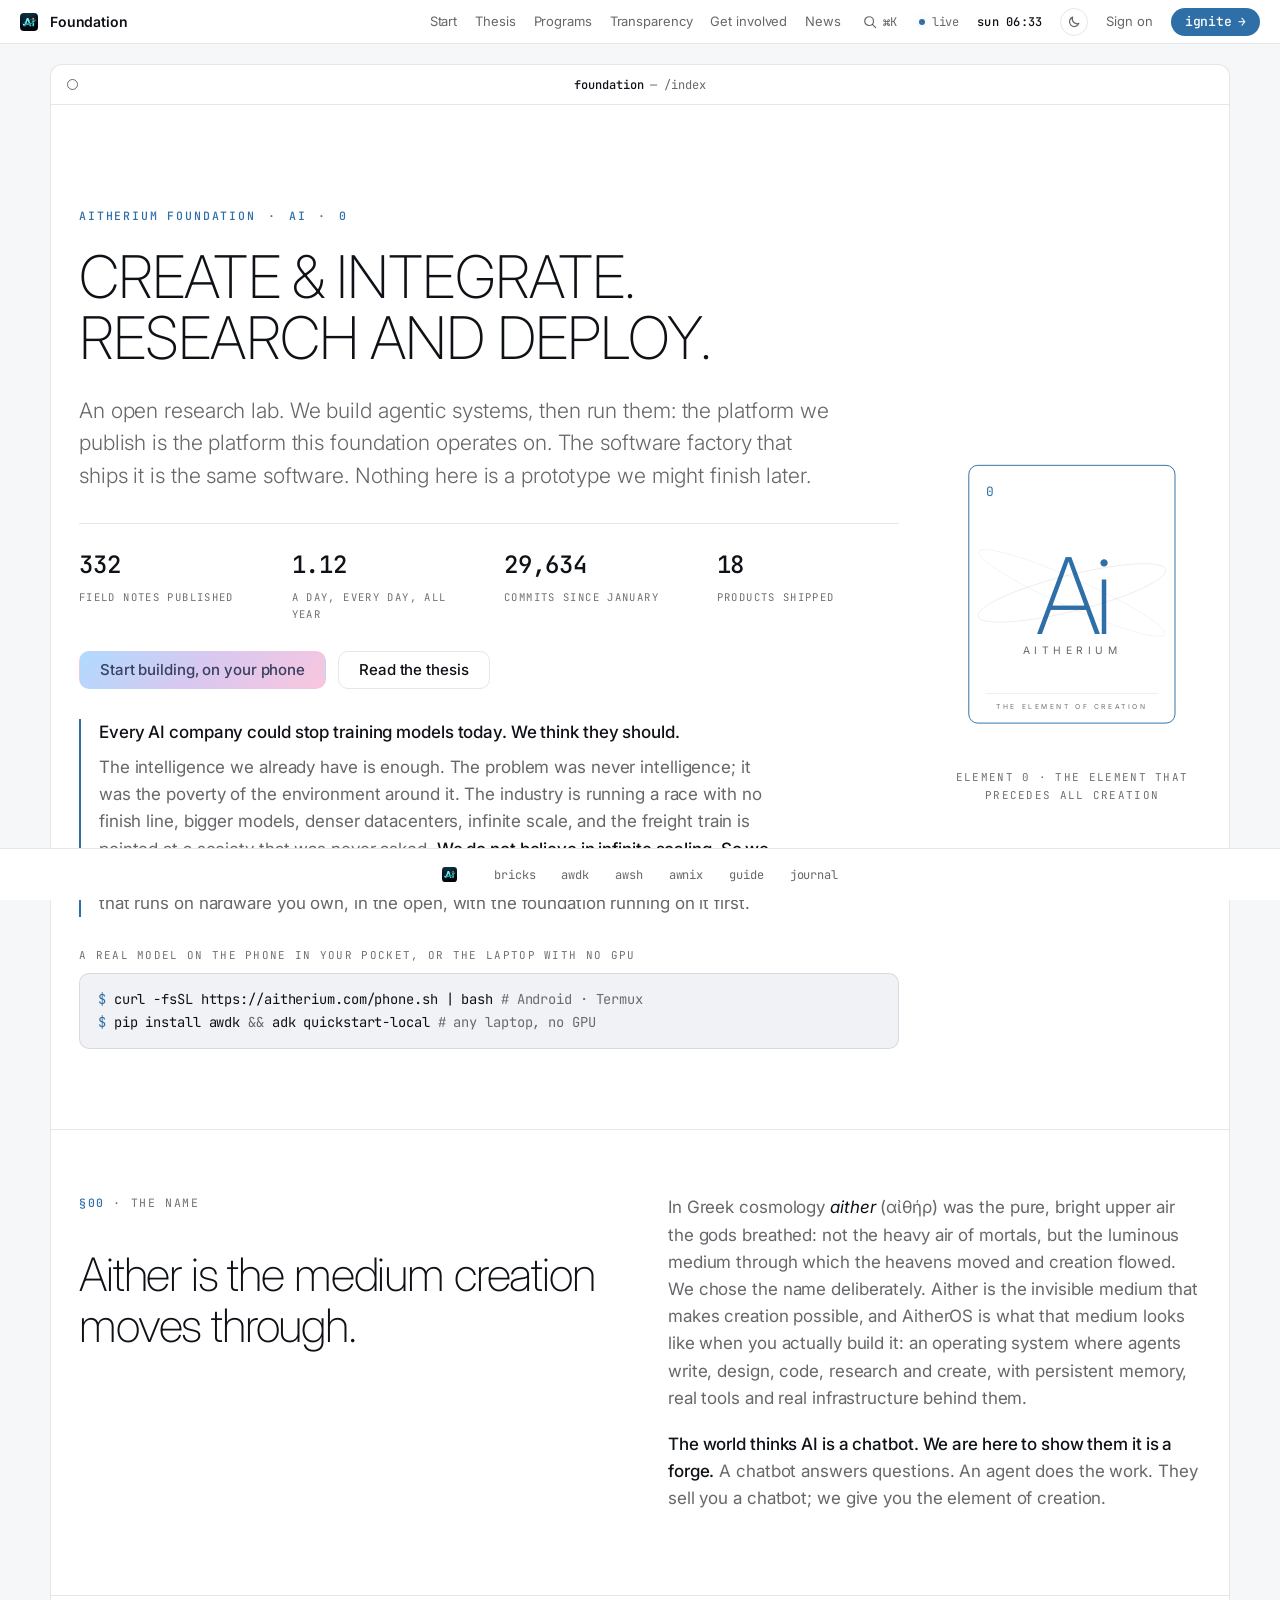
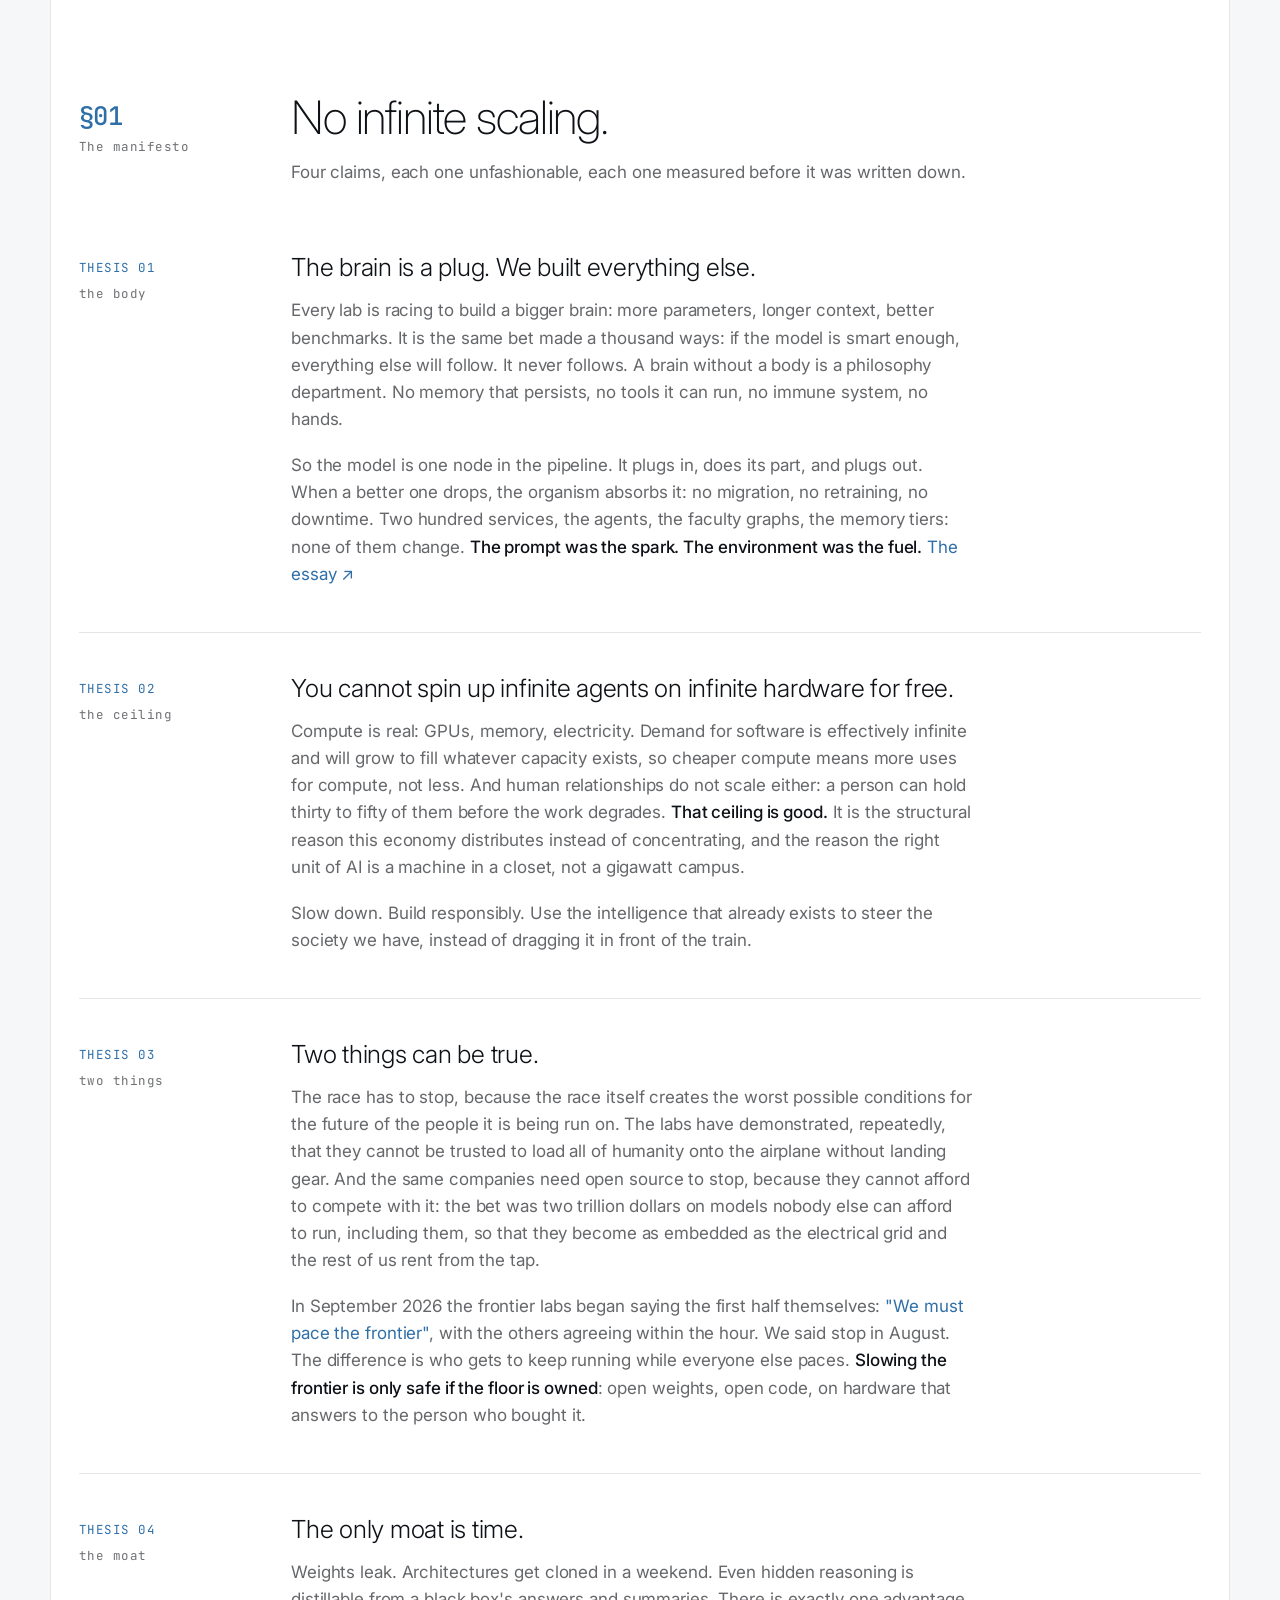
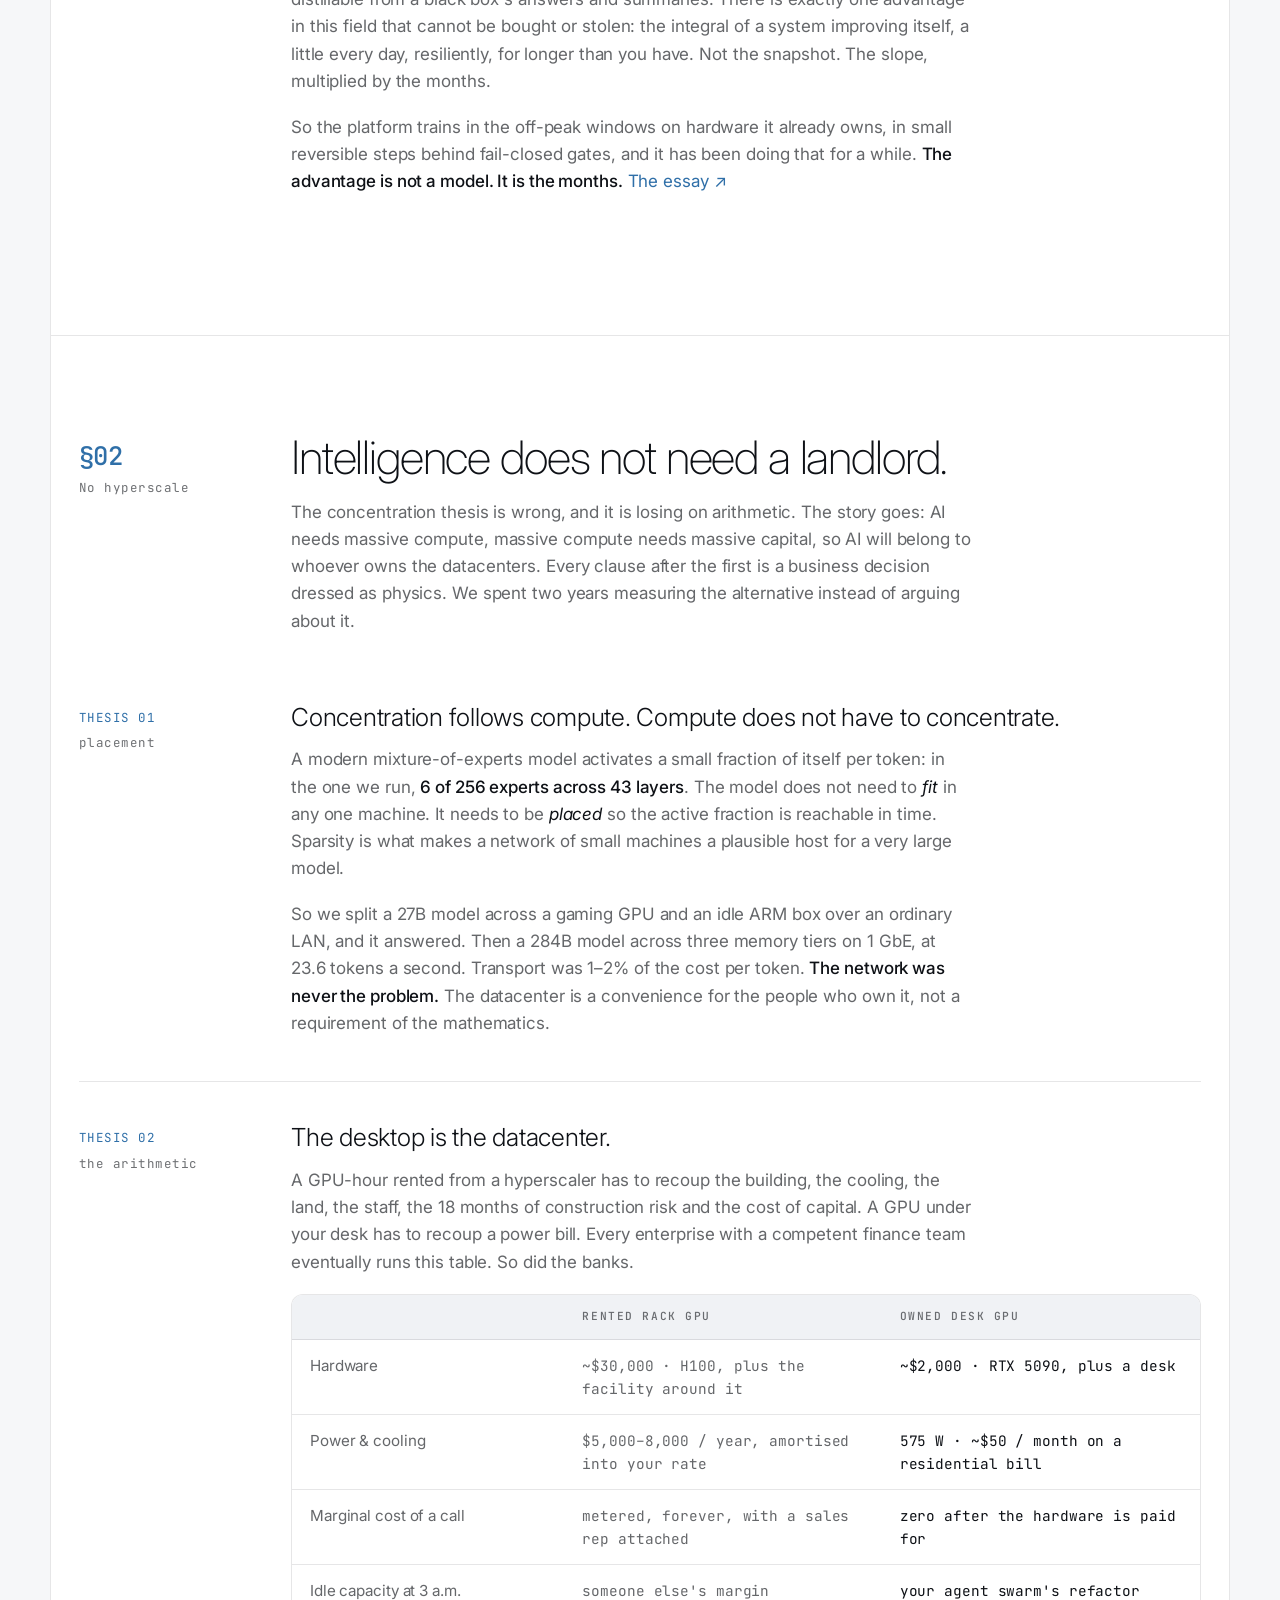
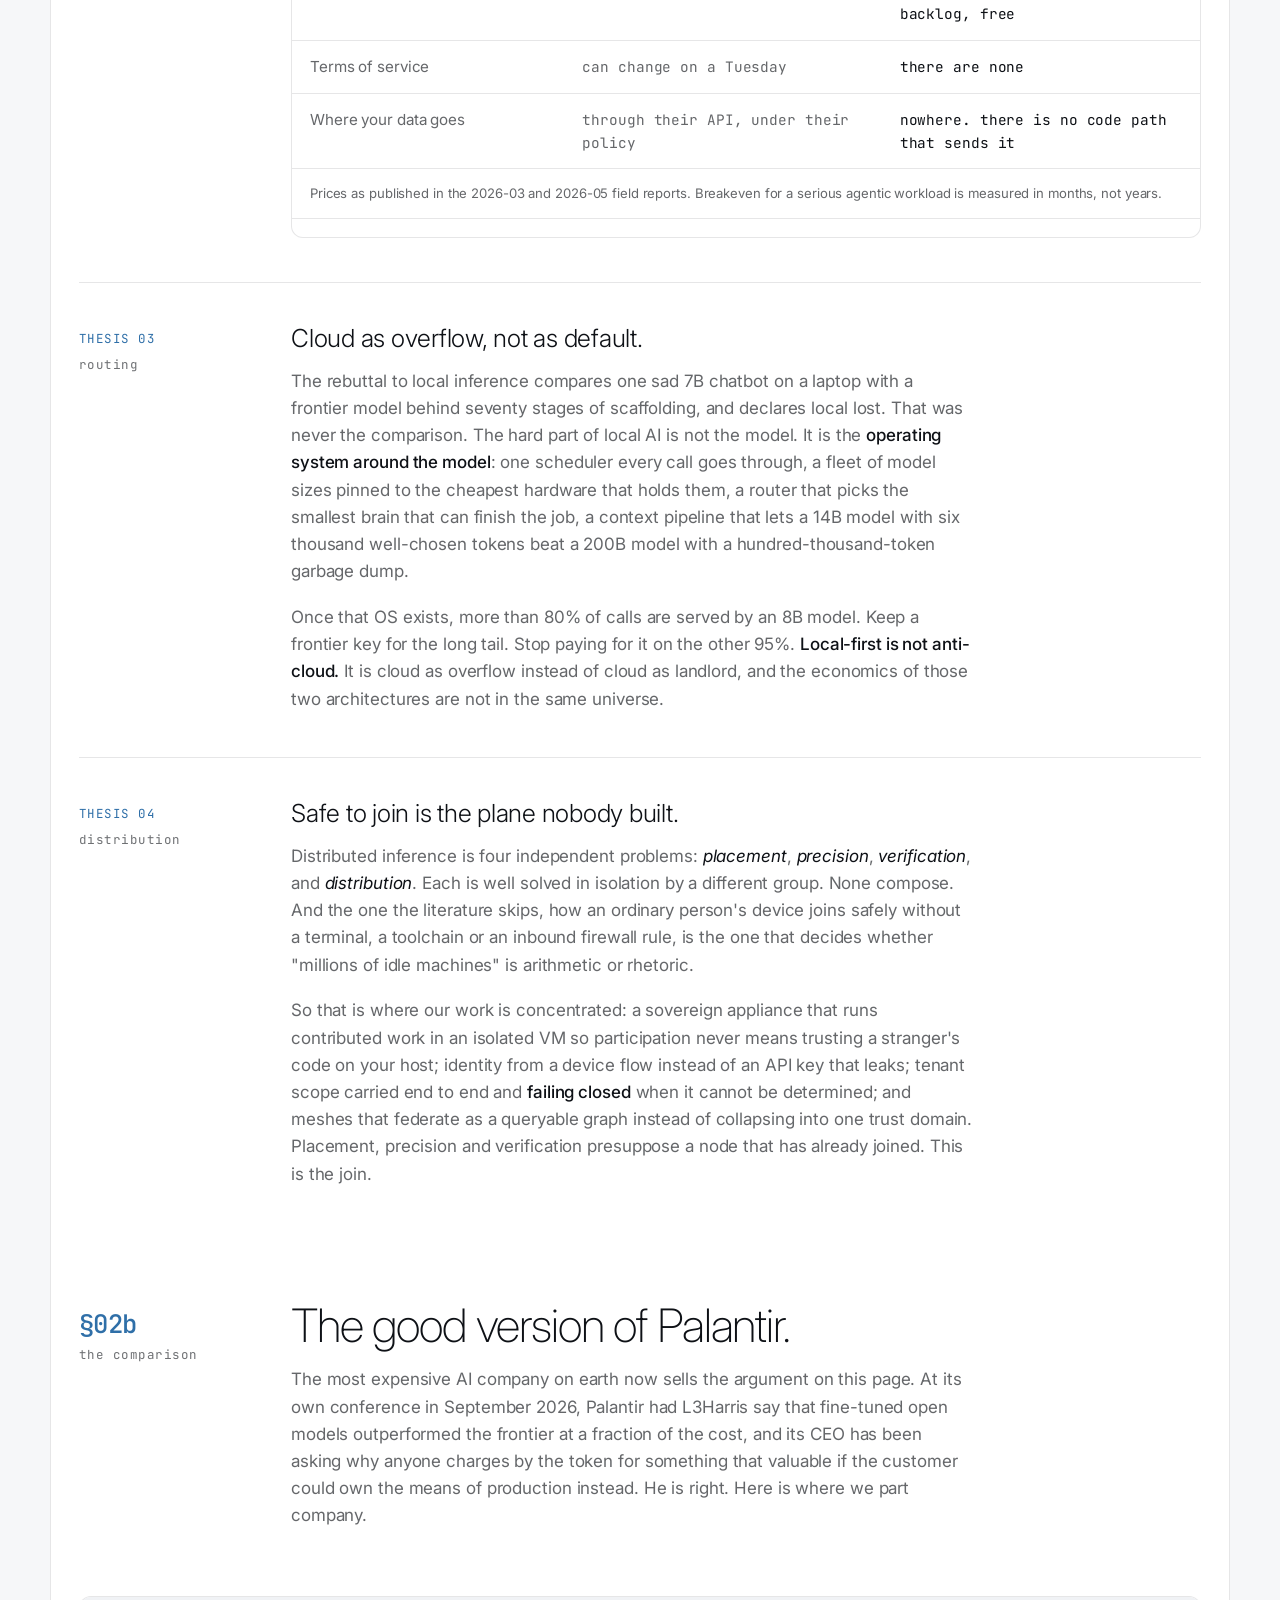
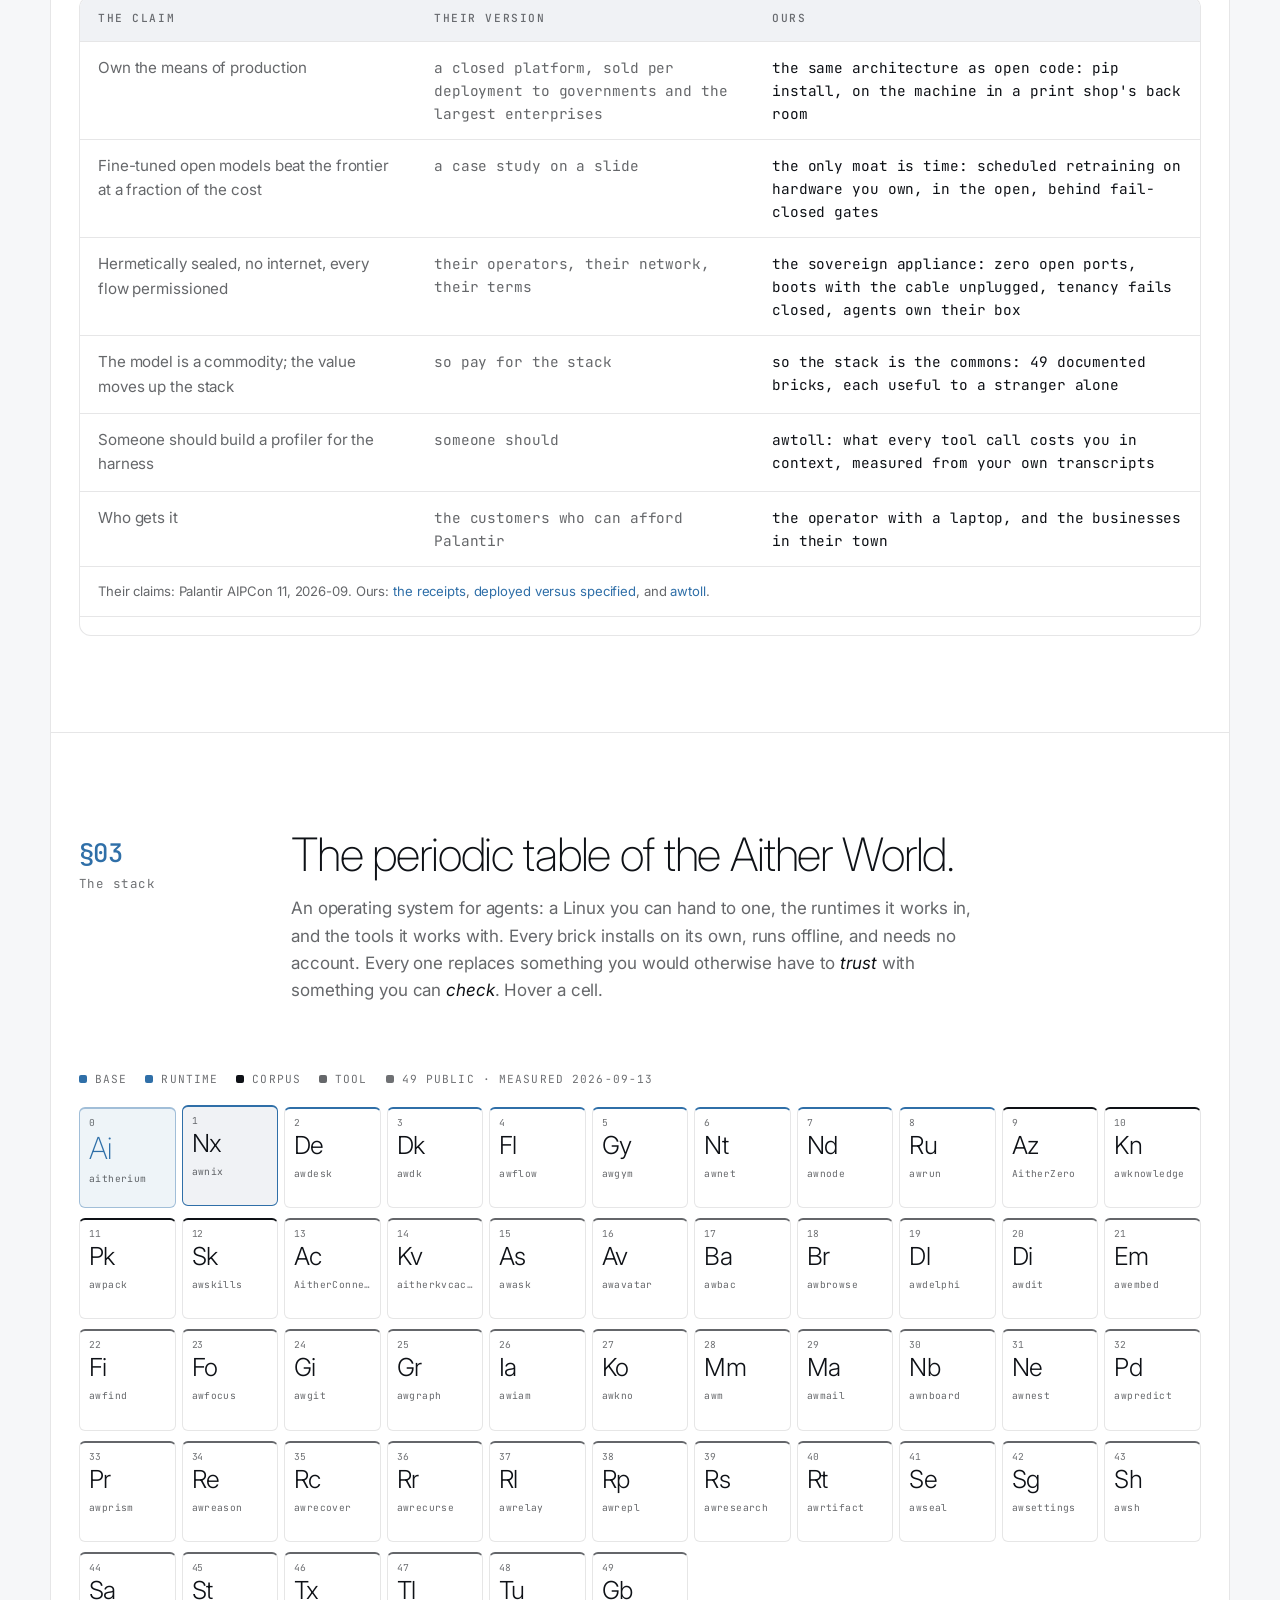
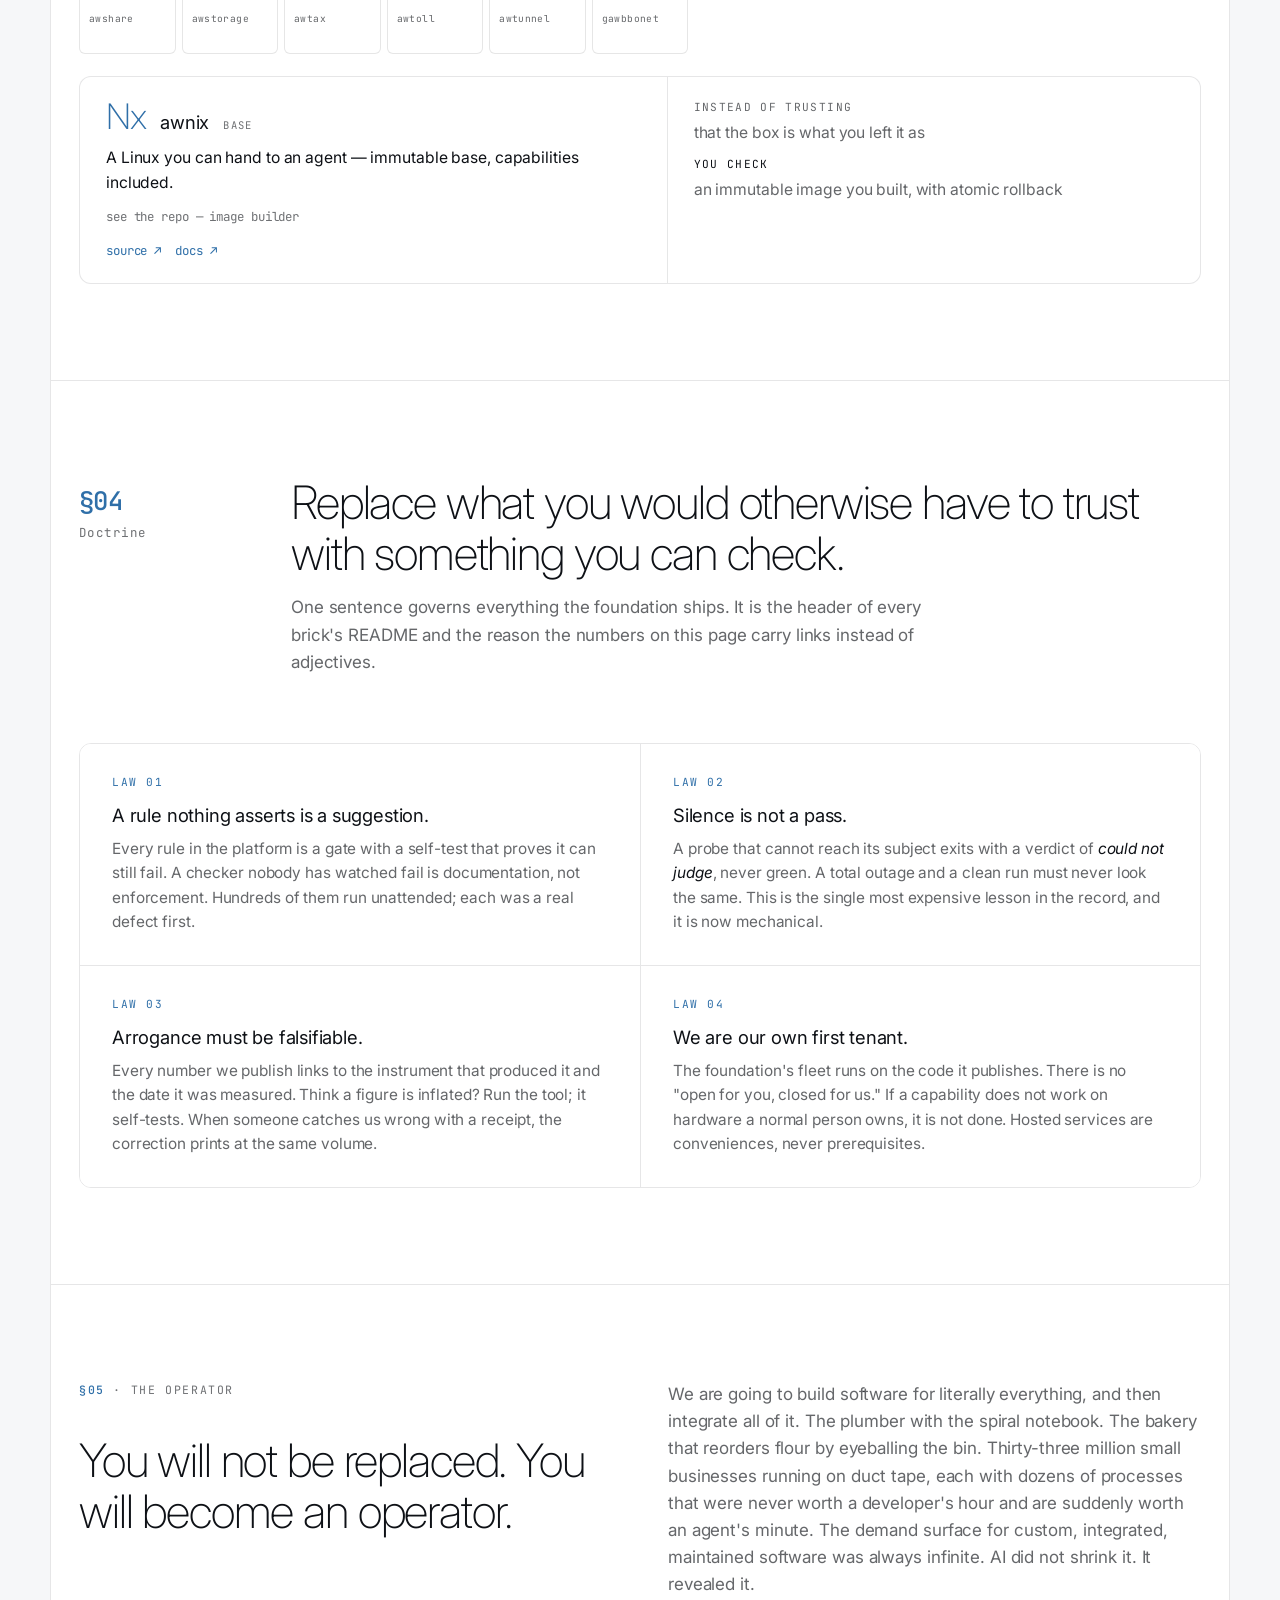
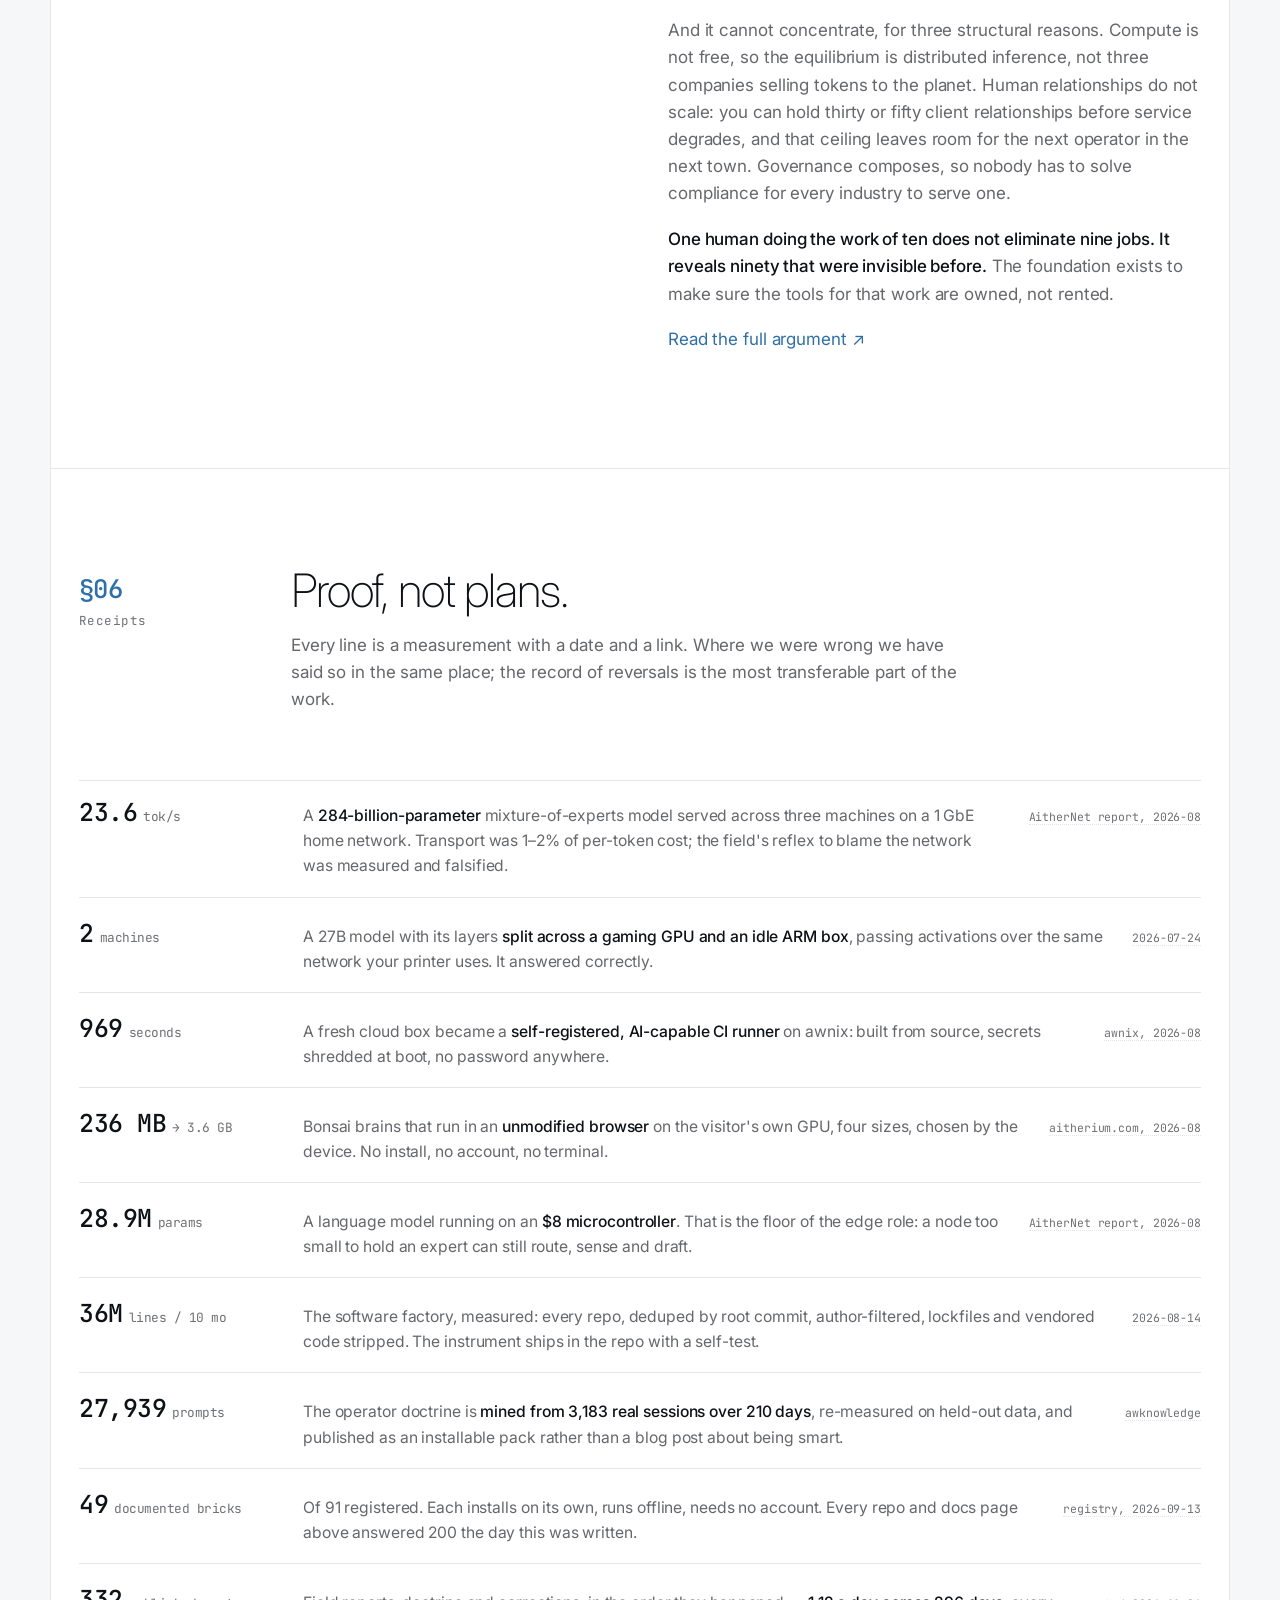
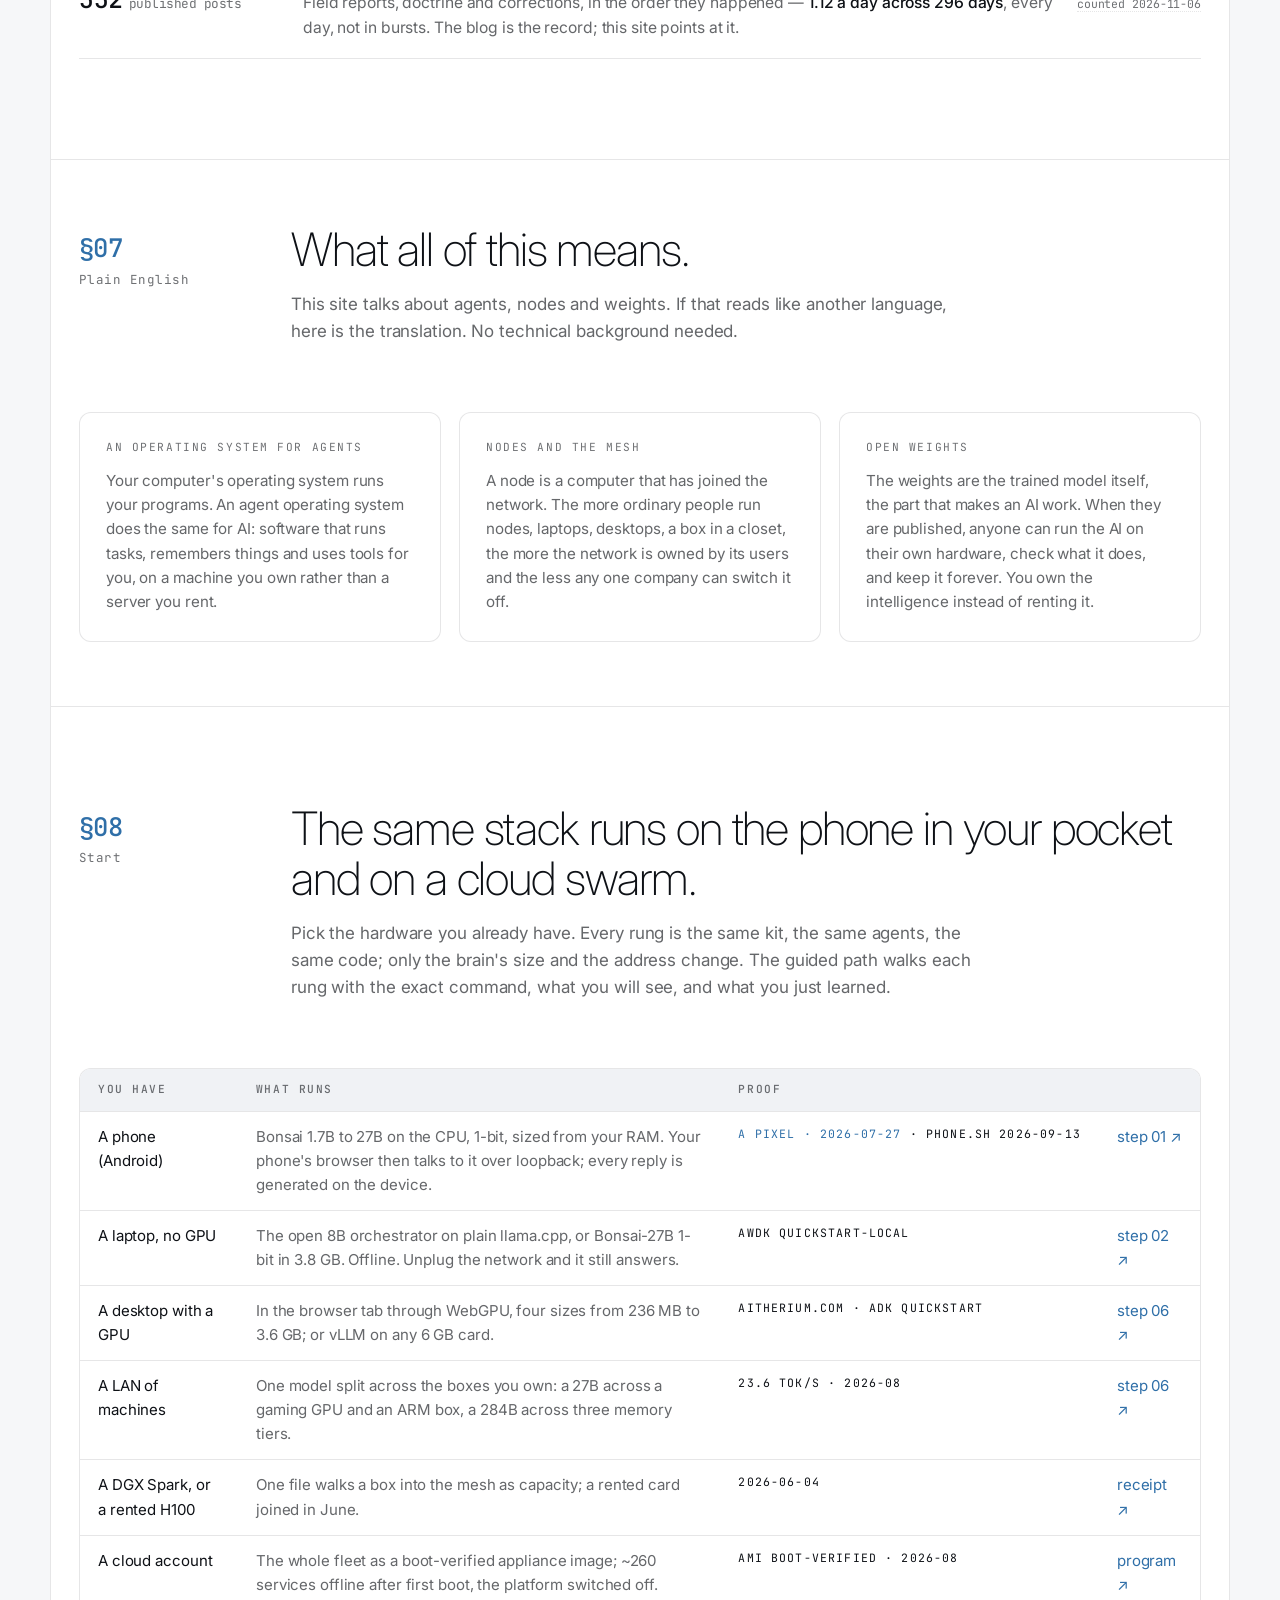
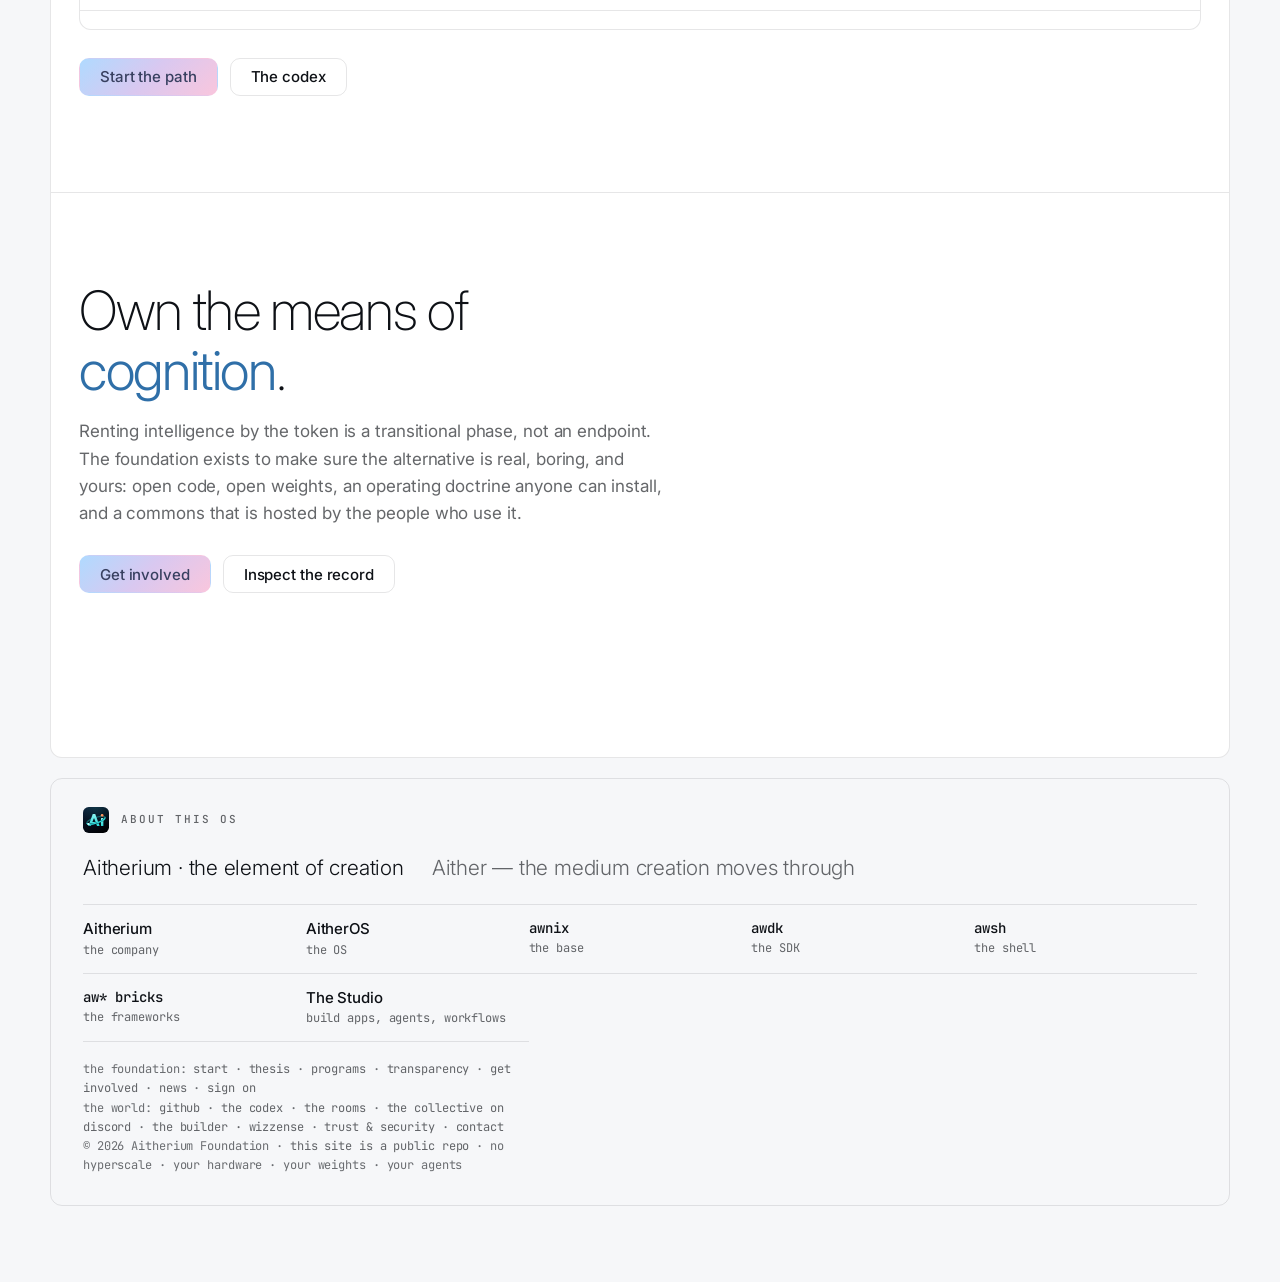
==== commit c63ef679: "feat(brand): aitherium.org uses the logo sky/blush palette Retire the teal accent (#1E9EA2 light / #" ====
--- a/index.html
+++ b/index.html
@@ -3,12 +3,12 @@
 <head>
   <meta charset="utf-8">
   <meta name="viewport" content="width=device-width, initial-scale=1">
-  <title>Aitherium Foundation — The Element of Creation</title>
-  <meta name="description" content="Every AI company could stop training models today. We think they should. No infinite scaling: an open operating system for agents on hardware you own, the weights and doctrine to run it, and the foundation that keeps it that way.">
+  <title>Aitherium Foundation — create and integrate. Research and deploy.</title>
+  <meta name="description" content="An open research and development lab. We build agentic systems, then run them: an open operating system for agents on hardware you own, the weights and doctrine to run it, and the foundation that keeps it that way. Every claim carries a date and a measurement.">
   <meta property="og:type" content="website">
   <meta property="og:site_name" content="Aitherium Foundation">
-  <meta property="og:title" content="Aitherium Foundation — The Element of Creation">
-  <meta property="og:description" content="Every AI company could stop training models today. We think they should. No infinite scaling: an open operating system for agents on hardware you own, the weights and doctrine to run it, and the foundation that keeps it that way.">
+  <meta property="og:title" content="Aitherium Foundation — create and integrate. Research and deploy.">
+  <meta property="og:description" content="An open research and development lab. We build agentic systems, then run them — an open operating system for agents on hardware you own, and the foundation that keeps it that way.">
   <meta property="og:url" content="https://aitherium.org/index.html">
   <link rel="canonical" href="https://aitherium.org/index.html">
   <link rel="icon" href="brand/aither-icon.svg">
@@ -20,8 +20,8 @@
   <link rel="stylesheet" href="https://fonts.googleapis.com/css2?family=Inter:wght@200;300;400;500;600&family=JetBrains+Mono:wght@400;500&display=swap">
   <link rel="stylesheet" href="kit/tokens.css">
   <link rel="stylesheet" href="kit/frame.css">
-  <link rel="stylesheet" href="theme.css">
-  <link rel="stylesheet" href="styles.css">
+  <link rel="stylesheet" href="theme.css?v=1bf7fd3ec7">
+  <link rel="stylesheet" href="styles.css?v=7995557e1b">
   <script>(function(){var d=document.documentElement,t;try{t=localStorage.getItem('aitherium-theme')}catch(e){}
   d.setAttribute('data-theme',t==='dark'?'dark':'light');
   var m=document.createElement('meta');m.name='theme-color';
@@ -47,18 +47,28 @@
   <section class="hero">
     <div class="container">
       <div>
-        <p class="eyebrow">Aitherium Foundation <span class="sep">·</span> Ai <span class="sep">·</span> 0 <span class="sep">·</span> The Element of Creation</p>
-        <h1>Every AI company could stop training models today. <strong>We think they&nbsp;should.</strong></h1>
-        <p class="lede">The intelligence we already have is enough. The problem was never intelligence; it was
-        the poverty of the environment around it. The industry is running a race with no finish line,
+        <p class="eyebrow">Aitherium Foundation <span class="sep">·</span> Ai <span class="sep">·</span> 0</p>
+        <h1 class="lab">Create &amp; integrate.<br><strong>Research and deploy.</strong></h1>
+        <p class="lede">An open research lab. We build agentic systems, then run them: the platform we
+        publish is the platform this foundation operates on. The software factory that ships it is the
+        same software. Nothing here is a prototype we might finish later.</p>
+        <div class="lab-record">
+          <div><b>332</b><small>field notes published</small></div>
+          <div><b>1.12</b><small>a day, every day, all year</small></div>
+          <div><b>29,634</b><small>commits since January</small></div>
+          <div><b>18</b><small>products shipped</small></div>
+        </div>
+        <div class="actions">
+          <a class="btn btn-primary" href="start.html">Start building, on your phone</a>
+          <a class="btn" href="about.html">Read the thesis</a>
+        </div>
+        <p class="stance"><strong>Every AI company could stop training models today. We think they should.</strong>
+        The intelligence we already have is enough. The problem was never intelligence; it was the
+        poverty of the environment around it. The industry is running a race with no finish line,
         bigger models, denser datacenters, infinite scale, and the freight train is pointed at a
         society that was never asked. <strong>We do not believe in infinite scaling. So we stopped
         chasing the bigger brain and built the body</strong>: an operating system for agents that
         runs on hardware you own, in the open, with the foundation running on it first.</p>
-        <div class="actions">
-          <a class="btn btn-primary" href="start.html">Start building, on your phone</a>
-          <a class="btn" href="about.html">Read the thesis</a>
-        </div>
         <div class="install">
           <div class="term-title">A real model on the phone in your pocket, or the laptop with no GPU</div>
           <div class="term"><span class="p">$ </span>curl -fsSL https://aitherium.com/phone.sh | bash <span class="c"># Android · Termux</span><br><span class="p">$ </span>pip install awdk <span class="c">&amp;&amp;</span> adk quickstart-local <span class="c"># any laptop, no GPU</span></div>
@@ -287,7 +297,7 @@
             <tr><td>Own the means of production</td><td class="old">a closed platform, sold per deployment to governments and the largest enterprises</td><td class="new">the same architecture as open code: pip install, on the machine in a print shop's back room</td></tr>
             <tr><td>Fine-tuned open models beat the frontier at a fraction of the cost</td><td class="old">a case study on a slide</td><td class="new">the only moat is time: scheduled retraining on hardware you own, in the open, behind fail-closed gates</td></tr>
             <tr><td>Hermetically sealed, no internet, every flow permissioned</td><td class="old">their operators, their network, their terms</td><td class="new">the sovereign appliance: zero open ports, boots with the cable unplugged, tenancy fails closed, agents own their box</td></tr>
-            <tr><td>The model is a commodity; the value moves up the stack</td><td class="old">so pay for the stack</td><td class="new">so the stack is the commons: 98 documented bricks, each useful to a stranger alone</td></tr>
+            <tr><td>The model is a commodity; the value moves up the stack</td><td class="old">so pay for the stack</td><td class="new">so the stack is the commons: 49 documented bricks, each useful to a stranger alone</td></tr>
             <tr><td>Someone should build a profiler for the harness</td><td class="old">someone should</td><td class="new">awtoll: what every tool call costs you in context, measured from your own transcripts</td></tr>
             <tr><td>Who gets it</td><td class="old">the customers who can afford Palantir</td><td class="new">the operator with a laptop, and the businesses in their town</td></tr>
           </tbody>
@@ -314,114 +324,65 @@
       <span style="--k:var(--cyan)">runtime</span>
       <span style="--k:var(--tx)">corpus</span>
       <span style="--k:var(--tx-2)">tool</span>
-      <span style="--k:var(--tx-dim)">72 public · 98 registered · measured 2026-11-22</span>
+      <span style="--k:var(--tx-dim)">49 public · measured 2026-09-13</span>
     </div>
     <ul class="pt">
       <li><a class="el ai" href="index.html" aria-label="Aitherium, element 0"><span class="no">0</span><span class="sy">Ai</span><span class="nm">aitherium</span></a></li>
-      <li><a class="el on" href="https://github.com/Aitherium/awnix" rel="noopener" data-kind="base" data-id="awnix" data-sy="Nx" data-tagline="A Linux you can hand to an agent — immutable base, capabilities included." data-install="podman build -t awnix:latest -f Containerfile ." data-repo="https://github.com/Aitherium/awnix" data-docs="https://aitherium.github.io/awnix/" data-trust="that the box is what you left it as" data-check="an immutable image you built, with atomic rollback"><span class="no">1</span><span class="sy">Nx</span><span class="nm">awnix</span></a></li>
-      <li><a class="el" href="https://github.com/Aitherium/aitheros" rel="noopener" data-kind="runtime" data-id="aitheros" data-sy="AI" data-tagline="One file you run, and the machine has a local AI stack." data-install="see the repo — one binary per OS from the `aitheros-v*` release" data-repo="https://github.com/Aitherium/aitheros" data-docs="" data-trust="that six installers, four registries and a GPU agree with each other" data-check="one binary, one --version, one supervised set of surfaces"><span class="no">2</span><span class="sy">AI</span><span class="nm">aitheros</span></a></li>
-      <li><a class="el" href="https://github.com/Aitherium/awasp" rel="noopener" data-kind="runtime" data-id="awasp" data-sy="Ah" data-tagline="Stream a multi-gigabyte model onto a device that cannot hold it all at once." data-install="builds in-tree" data-repo="https://github.com/Aitherium/awasp" data-docs="" data-trust="that a loader which works on a laptop will work on a phone" data-check="the peak bytes in flight, and a refusal issued before the first range GET"><span class="no">3</span><span class="sy">Ah</span><span class="nm">awasp</span></a></li>
-      <li><a class="el" href="https://github.com/Aitherium/awbonsai" rel="noopener" data-kind="runtime" data-id="awbonsai" data-sy="Ag" data-tagline="Run a real model in the visitor's own browser — no server round trip, no upload." data-install="git clone https://github.com/Aitherium/awbonsai" data-repo="https://github.com/Aitherium/awbonsai" data-docs="https://aitherium.github.io/awbonsai/" data-trust="that inference always means a request left the machine" data-check="a WebGPU model answering on the tab's own GPU, with a consent record logged before it ever loaded"><span class="no">4</span><span class="sy">Ag</span><span class="nm">awbonsai</span></a></li>
-      <li><a class="el" href="https://github.com/Aitherium/awbrain" rel="noopener" data-kind="runtime" data-id="awbrain" data-sy="Ai" data-tagline="Your history as a wiki of linked markdown — claims pinned to the evidence." data-install="pip install awbrain" data-repo="https://github.com/Aitherium/awbrain" data-docs="https://aitherium.github.io/awbrain/" data-trust="" data-check=""><span class="no">5</span><span class="sy">Ai</span><span class="nm">awbrain</span></a></li>
-      <li><a class="el" href="https://github.com/Aitherium/awcache" rel="noopener" data-kind="runtime" data-id="awcache" data-sy="AK" data-tagline="Let a second node skip its prefill because a first node already paid for it." data-install="builds in-tree -- not on PyPI yet; `pip install awcache` 404s today" data-repo="https://github.com/Aitherium/awcache" data-docs="" data-trust="that every node must recompute the same prompt prefix from scratch" data-check="a content-addressed prefix manifest, and the R2 + acceptance record on any cross-model map"><span class="no">6</span><span class="sy">AK</span><span class="nm">awcache</span></a></li>
-      <li><a class="el" href="https://github.com/Aitherium/awdaemons" rel="noopener" data-kind="runtime" data-id="awdaemons" data-sy="AW" data-tagline="The AitherOS daemons as one file — no Python, no signing, no install." data-install="see the repo — built by awdk/packaging/build_executable.py --narrow" data-repo="https://github.com/Aitherium/awdaemons" data-docs="" data-trust="that a machine has the right Python and the right wheels" data-check="one file you run, that answers /health"><span class="no">7</span><span class="sy">AW</span><span class="nm">awdaemons</span></a></li>
-      <li><a class="el" href="https://github.com/Aitherium/awdesk" rel="noopener" data-kind="runtime" data-id="awdesk" data-sy="De" data-tagline="Aither World Desk -- the desktop body of AitherOS Online: tray, avatars, decision cards, the Living Desktop as an overlay." data-install="see the repo -- Electron app (npm install &amp;&amp; npx electron .)" data-repo="https://github.com/Aitherium/awdesk" data-docs="https://aitherium.github.io/awdesk/" data-trust="that the agent is somewhere behind a browser tab" data-check="a tray icon, a face on your desktop, and the decision card that pops when it needs you"><span class="no">8</span><span class="sy">De</span><span class="nm">awdesk</span></a></li>
-      <li><a class="el" href="https://github.com/Aitherium/awdk" rel="noopener" data-kind="runtime" data-id="awdk" data-sy="Dk" data-tagline="Build AI agent fleets — 3 lines, any backend, local or cloud." data-install="pip install awdk" data-repo="https://github.com/Aitherium/awdk" data-docs="https://aitherium.github.io/awdk/" data-trust="a framework's idea of how your agents should run" data-check="one loop you can read, pointed at a backend you already pay for"><span class="no">9</span><span class="sy">Dk</span><span class="nm">awdk</span></a></li>
-      <li><a class="el" href="https://github.com/Aitherium/awedgerunner" rel="noopener" data-kind="runtime" data-id="awedgerunner" data-sy="AE" data-tagline="Run agent and CI work on edge runners nobody has to rack -- a volunteer's idle GPU, a phone on your own mesh, an edge worker, a free or spot CI runner -- under a lease with a hard budget cap, a named payer and an expiry." data-install="pip install awedgerunner" data-repo="https://github.com/Aitherium/awedgerunner" data-docs="https://aitherium.github.io/awedgerunner/" data-trust="" data-check=""><span class="no">10</span><span class="sy">AE</span><span class="nm">awedgerunner</span></a></li>
-      <li><a class="el" href="https://github.com/Aitherium/awflow" rel="noopener" data-kind="runtime" data-id="awflow" data-sy="Fl" data-tagline="A deterministic workflow runtime — chain agent calls with journal replay and budget control." data-install="pip install aitherium-awflow" data-repo="https://github.com/Aitherium/awflow" data-docs="https://aitherium.github.io/awflow/" data-trust="" data-check=""><span class="no">11</span><span class="sy">Fl</span><span class="nm">awflow</span></a></li>
-      <li><a class="el" href="https://github.com/Aitherium/awgym" rel="noopener" data-kind="runtime" data-id="awgym" data-sy="Gy" data-tagline="An ARC training gym — a game a world model can watch, and six roles that play through it." data-install="pip install awgym" data-repo="https://github.com/Aitherium/awgym" data-docs="https://aitherium.github.io/awgym/" data-trust="that a world model learned anything from the games it saw" data-check="transitions captured from real play, fed back, and the retrodiction score falling on grids it never saw"><span class="no">12</span><span class="sy">Gy</span><span class="nm">awgym</span></a></li>
-      <li><a class="el" href="https://github.com/Aitherium/awnet" rel="noopener" data-kind="runtime" data-id="awnet" data-sy="Nt" data-tagline="The agentic web — agents host a mesh, and agents join one." data-install="pip install awnet" data-repo="https://github.com/Aitherium/awnet" data-docs="https://aitherium.github.io/awnet/" data-trust="" data-check=""><span class="no">13</span><span class="sy">Nt</span><span class="nm">awnet</span></a></li>
-      <li><a class="el" href="https://github.com/Aitherium/awnode" rel="noopener" data-kind="runtime" data-id="awnode" data-sy="Nd" data-tagline="A lightweight local gateway — bridges your apps to the AI backends you chose." data-install="pip install awnode" data-repo="https://github.com/Aitherium/awnode" data-docs="https://aitherium.github.io/awnode/" data-trust="a vendor's cloud with every prompt" data-check="a local gateway routing to backends you chose"><span class="no">14</span><span class="sy">Nd</span><span class="nm">awnode</span></a></li>
-      <li><a class="el" href="https://github.com/Aitherium/awpool" rel="noopener" data-kind="runtime" data-id="awpool" data-sy="AP" data-tagline="The free half of the elastic work pool: dispatches public-safe work onto the free GitHub-hosted runners of the public aw* mirrors, so their idle CI minutes become compute. awrun remains the paid/self-hosted lane; this is its free twin." data-install="pip install awpool" data-repo="https://github.com/Aitherium/awpool" data-docs="https://aitherium.github.io/awpool/" data-trust="" data-check=""><span class="no">15</span><span class="sy">AP</span><span class="nm">awpool</span></a></li>
-      <li><a class="el" href="https://github.com/Aitherium/awrouter" rel="noopener" data-kind="runtime" data-id="awrouter" data-sy="Ap" data-tagline="OpenRouter for your own fleet: pick a model backend by cost/latency/ capability, fail over, fit the context window, stream. Standalone, OpenAI-compatible, no Aither-specifics required to be valuable." data-install="pip install awrouter" data-repo="https://github.com/Aitherium/awrouter" data-docs="https://aitherium.github.io/awrouter/" data-trust="" data-check=""><span class="no">16</span><span class="sy">Ap</span><span class="nm">awrouter</span></a></li>
-      <li><a class="el" href="https://github.com/Aitherium/awrun" rel="noopener" data-kind="runtime" data-id="awrun" data-sy="Ru" data-tagline="A priority-aware queue and dispatcher for agentic runs and ad-hoc CI builds. It also judges whether the runner pool is big enough for the queue it is draining, and can ask a host to grow it -- reserving capacity is zero-sum, so a saturated pool needs more of it, not a different share of it." data-install="pip install awrun" data-repo="https://github.com/Aitherium/awrun" data-docs="https://aitherium.github.io/awrun/" data-trust="" data-check=""><span class="no">17</span><span class="sy">Ru</span><span class="nm">awrun</span></a></li>
-      <li><a class="el" href="https://github.com/Aitherium/awspaces" rel="noopener" data-kind="runtime" data-id="awspaces" data-sy="AH" data-tagline="A place, not a page: every human gets a Space -- a hand-made page, files and a companion agent that is theirs -- and Spaces link to Spaces. Early-2000s internet (Neocities, Newgrounds, Neopets, RuneScape) with local-first AI underneath." data-install="planned -- no package yet" data-repo="https://github.com/Aitherium/awspaces" data-docs="" data-trust="" data-check=""><span class="no">18</span><span class="sy">AH</span><span class="nm">awspaces</span></a></li>
-      <li><a class="el" href="https://github.com/Aitherium/AitherZero" rel="noopener" data-kind="corpus" data-id="AitherZero" data-sy="Az" data-tagline="PowerShell 7+ automation framework — numbered, self-describing scripts." data-install="git clone https://github.com/Aitherium/AitherZero" data-repo="https://github.com/Aitherium/AitherZero" data-docs="https://aitherium.github.io/AitherZero/" data-trust="a pile of scripts nobody has numbered" data-check="numbered, discoverable automation with declarative playbooks"><span class="no">19</span><span class="sy">Az</span><span class="nm">AitherZero</span></a></li>
-      <li><a class="el" href="https://github.com/Aitherium/awdata" rel="noopener" data-kind="corpus" data-id="awdata" data-sy="Aq" data-tagline="Open labelled corpora you can train and measure against, with the code that built them." data-install="git clone https://github.com/Aitherium/awdata" data-repo="https://github.com/Aitherium/awdata" data-docs="" data-trust="a benchmark someone else curated, on a domain that is not yours" data-check="the corpus, its label prevalences, and the script that reproduces it"><span class="no">20</span><span class="sy">Aq</span><span class="nm">awdata</span></a></li>
-      <li><a class="el" href="https://github.com/Aitherium/awknowledge" rel="noopener" data-kind="corpus" data-id="awknowledge" data-sy="Kn" data-tagline="How to run a coding agent so the result survives — the laws, with evidence." data-install="read it — https://aitherium.github.io/awknowledge/" data-repo="https://github.com/Aitherium/awknowledge" data-docs="https://aitherium.github.io/awknowledge/" data-trust="" data-check=""><span class="no">21</span><span class="sy">Kn</span><span class="nm">awknowledge</span></a></li>
-      <li><a class="el" href="https://github.com/Aitherium/awpack" rel="noopener" data-kind="corpus" data-id="awpack" data-sy="Pk" data-tagline="First-party agent packs — the ones we build, versioned and installable on their own." data-install="git clone https://github.com/Aitherium/awpack" data-repo="https://github.com/Aitherium/awpack" data-docs="https://aitherium.github.io/awpack/" data-trust="that the pack you want shipped inside somebody's SDK, under whatever licence that SDK happens to carry" data-check="the pack as its own versioned artifact, with its own licence, that any agent runtime can install"><span class="no">22</span><span class="sy">Pk</span><span class="nm">awpack</span></a></li>
-      <li><a class="el" href="https://github.com/Aitherium/awskills" rel="noopener" data-kind="corpus" data-id="awskills" data-sy="Sk" data-tagline="Portable agent skills — self-contained procedures an agent loads on demand." data-install="git clone https://github.com/Aitherium/awskills" data-repo="https://github.com/Aitherium/awskills" data-docs="https://aitherium.github.io/awskills/" data-trust="that an agent knows your procedure" data-check="the procedure written down, versioned, and loadable by any agent"><span class="no">23</span><span class="sy">Sk</span><span class="nm">awskills</span></a></li>
-      <li><a class="el" href="https://github.com/Aitherium/AitherConnect" rel="noopener" data-kind="tool" data-id="AitherConnect" data-sy="Ac" data-tagline="Browser extension — federated AI search, page context, and the Living OS overlay." data-install="https://chromewebstore.google.com/detail/awconnect/peeojgjhjficedkncdejbfnacooodbak" data-repo="https://github.com/Aitherium/AitherConnect" data-docs="https://aitherium.github.io/AitherConnect/" data-trust="what a page tells your browser to do" data-check="a federated search and desktop bridge you host"><span class="no">24</span><span class="sy">Ac</span><span class="nm">AitherConnect</span></a></li>
-      <li><a class="el" href="https://github.com/Aitherium/aitherkvcache" rel="noopener" data-kind="tool" data-id="aitherkvcache" data-sy="Kv" data-tagline="Near-optimal KV cache quantization for LLM inference — sub-byte compression." data-install="pip install aither-kvcache" data-repo="https://github.com/Aitherium/aitherkvcache" data-docs="https://aitherium.github.io/aitherkvcache/" data-trust="a vendor's quantisation defaults" data-check="sub-byte KV cache kernels you can benchmark yourself"><span class="no">25</span><span class="sy">Kv</span><span class="nm">aitherkvcache</span></a></li>
-      <li><a class="el" href="https://github.com/Aitherium/awask" rel="noopener" data-kind="tool" data-id="awask" data-sy="As" data-tagline="Your agent asks you a question — and acts on your answer." data-install="pip install awask" data-repo="https://github.com/Aitherium/awask" data-docs="https://aitherium.github.io/awask/" data-trust="that anyone read the paragraph where you asked" data-check="the ask itself, with a button that steers the session that raised it"><span class="no">26</span><span class="sy">As</span><span class="nm">awask</span></a></li>
-      <li><a class="el" href="https://github.com/Aitherium/awavatar" rel="noopener" data-kind="tool" data-id="awavatar" data-sy="Av" data-tagline="One character spec in, a rigged, animated, multi-style avatar pack out." data-install="pip install awavatar" data-repo="https://github.com/Aitherium/awavatar" data-docs="https://aitherium.github.io/awavatar/" data-trust="a cloud 3D vendor's opaque task id" data-check="a manifest with a sha256, a licence and a rig-audit verdict per file"><span class="no">27</span><span class="sy">Av</span><span class="nm">awavatar</span></a></li>
-      <li><a class="el" href="https://github.com/Aitherium/awbac" rel="noopener" data-kind="tool" data-id="awbac" data-sy="Ba" data-tagline="Role-based access control that fails closed and explains itself." data-install="pip install awbac" data-repo="https://github.com/Aitherium/awbac" data-docs="https://aitherium.github.io/awbac/" data-trust="" data-check=""><span class="no">28</span><span class="sy">Ba</span><span class="nm">awbac</span></a></li>
-      <li><a class="el" href="https://github.com/Aitherium/awbeads" rel="noopener" data-kind="tool" data-id="awbeads" data-sy="Ae" data-tagline="A spatial canvas for a page — arrange things, connect them, and keep the arrangement." data-install="git clone https://github.com/Aitherium/awbeads" data-repo="https://github.com/Aitherium/awbeads" data-docs="https://aitherium.github.io/awbeads/" data-trust="that a layout your users built survives the next deploy" data-check="the arrangement as data you can read back, diff, and hand to another surface"><span class="no">29</span><span class="sy">Ae</span><span class="nm">awbeads</span></a></li>
-      <li><a class="el" href="https://github.com/Aitherium/awbrowse" rel="noopener" data-kind="tool" data-id="awbrowse" data-sy="Br" data-tagline="A portable browser client — navigate, console, network, DOM, screenshot." data-install="pip install awbrowse" data-repo="https://github.com/Aitherium/awbrowse" data-docs="https://aitherium.github.io/awbrowse/" data-trust="that the page said what you were told" data-check="the render, the DOM and the requests it made"><span class="no">30</span><span class="sy">Br</span><span class="nm">awbrowse</span></a></li>
-      <li><a class="el" href="https://github.com/Aitherium/awcams" rel="noopener" data-kind="tool" data-id="awcams" data-sy="AZ" data-tagline="Private camera recording and one-line event summaries, on storage you own." data-install="builds in-tree -- not on PyPI yet; `pip install awcams` 404s today" data-repo="https://github.com/Aitherium/awcams" data-docs="" data-trust="a camera vendor's cloud with every frame of your home" data-check="segments on your own disk, pruned on a cap you set, and an event list you can read"><span class="no">31</span><span class="sy">AZ</span><span class="nm">awcams</span></a></li>
-      <li><a class="el" href="https://github.com/Aitherium/awcap" rel="noopener" data-kind="tool" data-id="awcap" data-sy="AA" data-tagline="Describe a capability once; call it the same way from CLI, Python, MCP and relay." data-install="not yet published; builds in-tree" data-repo="https://github.com/Aitherium/awcap" data-docs="" data-trust="" data-check=""><span class="no">32</span><span class="sy">AA</span><span class="nm">awcap</span></a></li>
-      <li><a class="el" href="https://github.com/Aitherium/awclassify" rel="noopener" data-kind="tool" data-id="awclassify" data-sy="AC" data-tagline="Classify any document -- what it is, who may read it, who it is for, what it is about." data-install="pip install awclassify" data-repo="https://github.com/Aitherium/awclassify" data-docs="https://aitherium.github.io/awclassify/" data-trust="a filename, a folder, or whoever last touched it" data-check="doc_type, visibility, audience and topics, with the evidence lines that decided each"><span class="no">33</span><span class="sy">AC</span><span class="nm">awclassify</span></a></li>
-      <li><a class="el" href="https://github.com/Aitherium/awcrowd" rel="noopener" data-kind="tool" data-id="awcrowd" data-sy="AF" data-tagline="Ask your crowd, keep every answer, and ask the answers a question." data-install="not yet published; builds in-tree" data-repo="https://github.com/Aitherium/awcrowd" data-docs="" data-trust="a poll count you cannot trace to a single vote" data-check="the cited responses behind every answer, with consent and withdrawal per person"><span class="no">34</span><span class="sy">AF</span><span class="nm">awcrowd</span></a></li>
-      <li><a class="el" href="https://github.com/Aitherium/awdecide" rel="noopener" data-kind="tool" data-id="awdecide" data-sy="AD" data-tagline="One typed-decision contract -- choice / score / bool with a probability -- over a ladder of backends you already run (rules, tiny local models, an LLM's logprobs), fail-closed, with a Brier ledger that resolves every decision against its outcome." data-install="pip install awdecide" data-repo="https://github.com/Aitherium/awdecide" data-docs="https://aitherium.github.io/awdecide/" data-trust="a hosted classifier's probability that never learns whether it was right" data-check="the decision, its probability, and the calibration curve from your own resolved outcomes"><span class="no">35</span><span class="sy">AD</span><span class="nm">awdecide</span></a></li>
-      <li><a class="el" href="https://github.com/Aitherium/awdeck" rel="noopener" data-kind="tool" data-id="awdeck" data-sy="AQ" data-tagline="An outline becomes a narrated video -- and the file says which voice really spoke it." data-install="builds in-tree (pip install -e .); not on PyPI yet" data-repo="https://github.com/Aitherium/awdeck" data-docs="" data-trust="that the narration came out of the voice you asked for" data-check="the .deck.json beside the mp4, naming the voice REQUESTED and the voice SERVED"><span class="no">36</span><span class="sy">AQ</span><span class="nm">awdeck</span></a></li>
-      <li><a class="el" href="https://github.com/Aitherium/awdelphi" rel="noopener" data-kind="tool" data-id="awdelphi" data-sy="Dl" data-tagline="Anonymous multi-round expert panels — a converged answer with a trace." data-install="pip install awdelphi" data-repo="https://github.com/Aitherium/awdelphi" data-docs="https://aitherium.github.io/awdelphi/" data-trust="one agent's confident take on a decision" data-check="the round trace, the anonymity, and who dissents"><span class="no">37</span><span class="sy">Dl</span><span class="nm">awdelphi</span></a></li>
-      <li><a class="el" href="https://github.com/Aitherium/awdiscord" rel="noopener" data-kind="tool" data-id="awdiscord" data-sy="AB" data-tagline="Put any agent on Discord as a real bot, with an operator in the loop." data-install="pip install git+https://github.com/Aitherium/awdiscord.git" data-repo="https://github.com/Aitherium/awdiscord" data-docs="https://aitherium.github.io/awdiscord/" data-trust="a self-bot on someone's account, or a bot that acts without asking" data-check="slash commands, rate limits, and approval buttons only your operators can press"><span class="no">38</span><span class="sy">AB</span><span class="nm">awdiscord</span></a></li>
-      <li><a class="el" href="https://github.com/Aitherium/awdit" rel="noopener" data-kind="tool" data-id="awdit" data-sy="Di" data-tagline="An append-only audit trail whose gaps are DETECTABLE." data-install="pip install awdit" data-repo="https://github.com/Aitherium/awdit" data-docs="https://aitherium.github.io/awdit/" data-trust="" data-check=""><span class="no">39</span><span class="sy">Di</span><span class="nm">awdit</span></a></li>
-      <li><a class="el" href="https://github.com/Aitherium/awembed" rel="noopener" data-kind="tool" data-id="awembed" data-sy="Em" data-tagline="Train an embedding model that knows your corpus, and prove it beats the big one." data-install="pip install awembed" data-repo="https://github.com/Aitherium/awembed" data-docs="https://aitherium.github.io/awembed/" data-trust="a general-purpose embedder that has never seen your code" data-check="a held-out split of whole directories, scored teacher vs student vs int8"><span class="no">40</span><span class="sy">Em</span><span class="nm">awembed</span></a></li>
-      <li><a class="el" href="https://github.com/Aitherium/awevolve" rel="noopener" data-kind="tool" data-id="awevolve" data-sy="Ak" data-tagline="Point an agent at a file and a command that scores it, and let it improve." data-install="pip install awevolve" data-repo="https://github.com/Aitherium/awevolve" data-docs="https://aitherium.github.io/awevolve/" data-trust="that your optimisation loop is finding anything" data-check="every version it kept, the score that version earned, and the edit that produced it"><span class="no">41</span><span class="sy">Ak</span><span class="nm">awevolve</span></a></li>
-      <li><a class="el" href="https://github.com/Aitherium/awexpress" rel="noopener" data-kind="tool" data-id="awexpress" data-sy="AX" data-tagline="One expression pack of stickers, emoji, captions and sounds, compiled for every app." data-install="not yet published; builds in-tree" data-repo="https://github.com/Aitherium/awexpress" data-docs="" data-trust="that a sticker made for one app still fits the next one's limits" data-check="every compiled file measured against that target's published limit, with a report"><span class="no">42</span><span class="sy">AX</span><span class="nm">awexpress</span></a></li>
-      <li><a class="el" href="https://github.com/Aitherium/awfind" rel="noopener" data-kind="tool" data-id="awfind" data-sy="Fi" data-tagline="A portable search client — query, results, ranking." data-install="pip install awfind" data-repo="https://github.com/Aitherium/awfind" data-docs="https://aitherium.github.io/awfind/" data-trust="one vendor's idea of the web" data-check="results from whichever providers you configured"><span class="no">43</span><span class="sy">Fi</span><span class="nm">awfind</span></a></li>
-      <li><a class="el" href="https://github.com/Aitherium/awfocus" rel="noopener" data-kind="tool" data-id="awfocus" data-sy="Fo" data-tagline="See, search and steer every Claude session from one command." data-install="pip install awfocus" data-repo="https://github.com/Aitherium/awfocus" data-docs="https://aitherium.github.io/awfocus/" data-trust="twelve terminal tabs and a bad memory" data-check="one command that names every session, finds any transcript, and opens or steers the one you want"><span class="no">44</span><span class="sy">Fo</span><span class="nm">awfocus</span></a></li>
-      <li><a class="el" href="https://github.com/Aitherium/awforge" rel="noopener" data-kind="tool" data-id="awforge" data-sy="Ab" data-tagline="A render pipeline you drive from an agent — grade, master, animate, train." data-install="builds in-tree -- no PyPI package yet; published when it is" data-repo="https://github.com/Aitherium/awforge" data-docs="" data-trust="a creative cloud with your footage, your faces and your style" data-check="a pipeline on your own GPU, driven by tools you can read"><span class="no">45</span><span class="sy">Ab</span><span class="nm">awforge</span></a></li>
-      <li><a class="el" href="https://github.com/Aitherium/awgather" rel="noopener" data-kind="tool" data-id="awgather" data-sy="AG" data-tagline="Community events that live in your calendar and your Discord at once." data-install="not yet published; builds in-tree" data-repo="https://github.com/Aitherium/awgather" data-docs="" data-trust="" data-check=""><span class="no">46</span><span class="sy">AG</span><span class="nm">awgather</span></a></li>
-      <li><a class="el" href="https://github.com/Aitherium/awgit" rel="noopener" data-kind="tool" data-id="awgit" data-sy="Gi" data-tagline="Semantic version control on top of git — edit-ops and leases." data-install="pip install awgit" data-repo="https://github.com/Aitherium/awgit" data-docs="https://aitherium.github.io/awgit/" data-trust="that no one else is editing this file" data-check="a lease, refused at commit time if you do not hold it"><span class="no">47</span><span class="sy">Gi</span><span class="nm">awgit</span></a></li>
-      <li><a class="el" href="https://github.com/Aitherium/awgov" rel="noopener" data-kind="tool" data-id="awgov" data-sy="Ay" data-tagline="One policy decision for every agent tool call -- allow, deny with the lane to use, or needs-owner." data-install="not yet published; builds in-tree" data-repo="https://github.com/Aitherium/awgov" data-docs="" data-trust="" data-check=""><span class="no">48</span><span class="sy">Ay</span><span class="nm">awgov</span></a></li>
-      <li><a class="el" href="https://github.com/Aitherium/awgraph" rel="noopener" data-kind="tool" data-id="awgraph" data-sy="Gr" data-tagline="A semantic code graph for agents — AST + tree-sitter, call graphs." data-install="pip install awgraph" data-repo="https://github.com/Aitherium/awgraph" data-docs="https://aitherium.github.io/awgraph/" data-trust="that grep found everything" data-check="an AST + tree-sitter call graph an agent can traverse"><span class="no">49</span><span class="sy">Gr</span><span class="nm">awgraph</span></a></li>
-      <li><a class="el" href="https://github.com/Aitherium/awiam" rel="noopener" data-kind="tool" data-id="awiam" data-sy="Ia" data-tagline="Who is this caller? A directory and session store that fails honestly." data-install="pip install awiam" data-repo="https://github.com/Aitherium/awiam" data-docs="https://aitherium.github.io/awiam/" data-trust="" data-check=""><span class="no">50</span><span class="sy">Ia</span><span class="nm">awiam</span></a></li>
-      <li><a class="el" href="https://github.com/Aitherium/awindex" rel="noopener" data-kind="tool" data-id="awindex" data-sy="AM" data-tagline="A curated, git-backed map of the internet — .aither keywords and trust you can check." data-install="pip install awindex" data-repo="https://github.com/Aitherium/awindex" data-docs="" data-trust="a crawler's ranking, or a site that merely looks professional" data-check="who vouched, what the bot fetched, and whether the owner proved control"><span class="no">51</span><span class="sy">AM</span><span class="nm">awindex</span></a></li>
-      <li><a class="el" href="https://github.com/Aitherium/awiris" rel="noopener" data-kind="tool" data-id="awiris" data-sy="Ax" data-tagline="Hand it three reference images and get one style card and one critique back." data-install="not on PyPI yet (pending publish)" data-repo="https://github.com/Aitherium/awiris" data-docs="" data-trust="that your character stays the same person across 40 pages of comic" data-check="a style card that locks the rig, and a critique of how close the latest render is"><span class="no">52</span><span class="sy">Ax</span><span class="nm">awiris</span></a></li>
-      <li><a class="el" href="https://github.com/Aitherium/awkit" rel="noopener" data-kind="tool" data-id="awkit" data-sy="Ad" data-tagline="Render an agent panel from a tool result — one component, any React app." data-install="git clone https://github.com/Aitherium/awkit" data-repo="https://github.com/Aitherium/awkit" data-docs="https://aitherium.github.io/awkit/" data-trust="" data-check=""><span class="no">53</span><span class="sy">Ad</span><span class="nm">awkit</span></a></li>
-      <li><a class="el" href="https://github.com/Aitherium/awkno" rel="noopener" data-kind="tool" data-id="awkno" data-sy="Ko" data-tagline="The man page for the Aither World — every brick, stack and law, offline." data-install="pip install awkno" data-repo="https://github.com/Aitherium/awkno" data-docs="https://aitherium.github.io/awkno/" data-trust="that the docs site is up, or that you remember the family" data-check="the whole ecosystem in your terminal, with no network at all"><span class="no">54</span><span class="sy">Ko</span><span class="nm">awkno</span></a></li>
-      <li><a class="el" href="https://github.com/Aitherium/awlab" rel="noopener" data-kind="tool" data-id="awlab" data-sy="Al" data-tagline="Run one experiment, keep the score, and let a loop decide against it." data-install="planned -- no package yet (AitherLab.py is 751 lines / 6 imports; the lift is the build)" data-repo="https://github.com/Aitherium/awlab" data-docs="" data-trust="that a change improved something because the diff looked right" data-check="a leaderboard row with the score, the run that produced it, and the version it scored"><span class="no">55</span><span class="sy">Al</span><span class="nm">awlab</span></a></li>
-      <li><a class="el" href="https://github.com/Aitherium/awlog" rel="noopener" data-kind="tool" data-id="awlog" data-sy="At" data-tagline="Ask your logs what is actually failing, instead of grepping them." data-install="ships with the AitherOS install; run `awlog --help`" data-repo="https://github.com/Aitherium/awlog" data-docs="" data-trust="a green dashboard, or a log directory nobody has opened" data-check="the ranked list of what your services are actually writing, right now"><span class="no">56</span><span class="sy">At</span><span class="nm">awlog</span></a></li>
-      <li><a class="el" href="https://github.com/Aitherium/awm" rel="noopener" data-kind="tool" data-id="awm" data-sy="Mm" data-tagline="A portable, scoped agent memory." data-install="pip install awm" data-repo="https://github.com/Aitherium/awm" data-docs="https://aitherium.github.io/awm/" data-trust="that memory stayed in its lane" data-check="tenant:user:project scopes, so a write cannot cross a boundary"><span class="no">57</span><span class="sy">Mm</span><span class="nm">awm</span></a></li>
-      <li><a class="el" href="https://github.com/Aitherium/awmail" rel="noopener" data-kind="tool" data-id="awmail" data-sy="Ma" data-tagline="Give an agent an email address — send, and actually receive." data-install="pip install awmail" data-repo="https://github.com/Aitherium/awmail" data-docs="https://aitherium.github.io/awmail/" data-trust="a mailbox somebody else can read" data-check="mail your agents send and receive over your own server"><span class="no">58</span><span class="sy">Ma</span><span class="nm">awmail</span></a></li>
-      <li><a class="el" href="https://github.com/Aitherium/awmine" rel="noopener" data-kind="tool" data-id="awmine" data-sy="Am" data-tagline="Mine what your agents did -- outcomes, lessons and procedures out of the transcripts they left behind." data-install="pip install git+https://github.com/Aitherium/awmine.git" data-repo="https://github.com/Aitherium/awmine" data-docs="https://aitherium.github.io/awmine/" data-trust="that a session's lesson survived the session" data-check="a row per outcome, a candidate per lesson, and the transcript line each one came from"><span class="no">59</span><span class="sy">Am</span><span class="nm">awmine</span></a></li>
-      <li><a class="el" href="https://github.com/Aitherium/awmod" rel="noopener" data-kind="tool" data-id="awmod" data-sy="Ar" data-tagline="Wire the agent harness you already use into a fleet you already run." data-install="planned -- no package yet" data-repo="https://github.com/Aitherium/awmod" data-docs="" data-trust="a bespoke integration per harness, written once and left to rot" data-check="the adapter your harness actually loads, and the tools it lists"><span class="no">60</span><span class="sy">Ar</span><span class="nm">awmod</span></a></li>
-      <li><a class="el" href="https://github.com/Aitherium/awnboard" rel="noopener" data-kind="tool" data-id="awnboard" data-sy="Nb" data-tagline="A front gate you can put in front of anything, and hand someone the key to." data-install="pip install awnboard" data-repo="https://github.com/Aitherium/awnboard" data-docs="https://aitherium.github.io/awnboard/" data-trust="a share link anyone who sees it can use" data-check="an invitation addressed to one person, for one gate, revocable"><span class="no">61</span><span class="sy">Nb</span><span class="nm">awnboard</span></a></li>
-      <li><a class="el" href="https://github.com/Aitherium/awnest" rel="noopener" data-kind="tool" data-id="awnest" data-sy="Ne" data-tagline="Prove there is a human before you let them into the nest." data-install="pip install awnest" data-repo="https://github.com/Aitherium/awnest" data-docs="https://aitherium.github.io/awnest/" data-trust="that there is a person on the other end" data-check="a verdict with evidence, where &quot;we could not tell&quot; is not &quot;yes&quot;"><span class="no">62</span><span class="sy">Ne</span><span class="nm">awnest</span></a></li>
-      <li><a class="el" href="https://github.com/Aitherium/awpermit" rel="noopener" data-kind="tool" data-id="awpermit" data-sy="AR" data-tagline="Let an agent through your door with a scope, a spend cap, and someone accountable." data-install="pip install git+https://github.com/Aitherium/awpermit" data-repo="https://github.com/Aitherium/awpermit" data-docs="https://aitherium.github.io/awpermit/" data-trust="that an admitted agent will only do what its owner meant" data-check="an Ed25519 permit naming the agent, the principal, the door, the actions and the cap"><span class="no">63</span><span class="sy">AR</span><span class="nm">awpermit</span></a></li>
-      <li><a class="el" href="https://github.com/Aitherium/awplay" rel="noopener" data-kind="tool" data-id="awplay" data-sy="AL" data-tagline="Stream a game from your own handheld or PC to your phone, over your own network." data-install="not yet published; builds in-tree" data-repo="https://github.com/Aitherium/awplay" data-docs="" data-trust="" data-check=""><span class="no">64</span><span class="sy">AL</span><span class="nm">awplay</span></a></li>
-      <li><a class="el" href="https://github.com/Aitherium/awpredict" rel="noopener" data-kind="tool" data-id="awpredict" data-sy="Pd" data-tagline="Predict what your environment does next, and how surprised you were." data-install="pip install git+https://github.com/Aitherium/awpredict.git" data-repo="https://github.com/Aitherium/awpredict" data-docs="https://aitherium.github.io/awpredict/" data-trust="a model because it trained without erroring" data-check="its prediction against a self-updating lookup, on the rows that are actually novel"><span class="no">65</span><span class="sy">Pd</span><span class="nm">awpredict</span></a></li>
-      <li><a class="el" href="https://github.com/Aitherium/awprism" rel="noopener" data-kind="tool" data-id="awprism" data-sy="Pr" data-tagline="Turn a failure into ranked hypotheses — and say what would confirm each one." data-install="pip install awprism" data-repo="https://github.com/Aitherium/awprism" data-docs="https://aitherium.github.io/awprism/" data-trust="the first explanation that fits" data-check="the ranked alternatives, and the observation that separates them"><span class="no">66</span><span class="sy">Pr</span><span class="nm">awprism</span></a></li>
-      <li><a class="el" href="https://github.com/Aitherium/awprove" rel="noopener" data-kind="tool" data-id="awprove" data-sy="AV" data-tagline="Drive a page as the real user, check what rendered, and get a test that goes red if it stops being true." data-install="builds in-tree -- not on PyPI yet; `pip install awprove` 404s today" data-repo="https://github.com/Aitherium/awprove" data-docs="" data-trust="that an HTTP 200 means the user can actually do the thing" data-check="the rendered page a real user sees -- and a self-test that fails the moment it stops being true"><span class="no">67</span><span class="sy">AV</span><span class="nm">awprove</span></a></li>
-      <li><a class="el" href="https://github.com/Aitherium/awreason" rel="noopener" data-kind="tool" data-id="awreason" data-sy="Re" data-tagline="A portable reasoning client — sessions, phases, thoughts, and the chain that produced the answer." data-install="pip install awreason" data-repo="https://github.com/Aitherium/awreason" data-docs="https://aitherium.github.io/awreason/" data-trust="a confident paragraph" data-check="the phases it went through, and every tool call it made to get there"><span class="no">68</span><span class="sy">Re</span><span class="nm">awreason</span></a></li>
-      <li><a class="el" href="https://github.com/Aitherium/awrecover" rel="noopener" data-kind="tool" data-id="awrecover" data-sy="Rc" data-tagline="Labelled snapshots with an all-or-nothing restore." data-install="pip install awrecover" data-repo="https://github.com/Aitherium/awrecover" data-docs="https://aitherium.github.io/awrecover/" data-trust="that the restore worked" data-check="a restore that fully lands or does not land at all"><span class="no">69</span><span class="sy">Rc</span><span class="nm">awrecover</span></a></li>
-      <li><a class="el" href="https://github.com/Aitherium/awrecurse" rel="noopener" data-kind="tool" data-id="awrecurse" data-sy="Rr" data-tagline="Answer a question over a context far larger than the window — recursively, with the trace kept." data-install="pip install awrecurse" data-repo="https://github.com/Aitherium/awrecurse" data-docs="https://aitherium.github.io/awrecurse/" data-trust="that everything you pasted in was actually read" data-check="which slices it opened, and what it concluded from each"><span class="no">70</span><span class="sy">Rr</span><span class="nm">awrecurse</span></a></li>
-      <li><a class="el" href="https://github.com/Aitherium/awrelay" rel="noopener" data-kind="tool" data-id="awrelay" data-sy="Rl" data-tagline="Portable agent messaging — findings, alerts, coordination." data-install="pip install awrelay" data-repo="https://github.com/Aitherium/awrelay" data-docs="https://aitherium.github.io/awrelay/" data-trust="a SaaS in the middle of your agents" data-check="findings, alerts and coordination over your own transport"><span class="no">71</span><span class="sy">Rl</span><span class="nm">awrelay</span></a></li>
-      <li><a class="el" href="https://github.com/Aitherium/awrena" rel="noopener" data-kind="tool" data-id="awrena" data-sy="AN" data-tagline="Put two agents head to head and get a verdict you can check." data-install="pip install awrena" data-repo="https://github.com/Aitherium/awrena" data-docs="https://aitherium.github.io/awrena/" data-trust="a leaderboard someone can edit, and votes nobody counted" data-check="a scored duel with both answers kept, and a result bound to them"><span class="no">72</span><span class="sy">AN</span><span class="nm">awrena</span></a></li>
-      <li><a class="el" href="https://github.com/Aitherium/awrepl" rel="noopener" data-kind="tool" data-id="awrepl" data-sy="Rp" data-tagline="A REPL an agent can actually use — state that survives between turns." data-install="pip install awrepl" data-repo="https://github.com/Aitherium/awrepl" data-docs="https://aitherium.github.io/awrepl/" data-trust="what the agent believes the value is" data-check="the value, printed from the live session"><span class="no">73</span><span class="sy">Rp</span><span class="nm">awrepl</span></a></li>
-      <li><a class="el" href="https://github.com/Aitherium/awreport" rel="noopener" data-kind="tool" data-id="awreport" data-sy="Aj" data-tagline="File a bug report that has already scrubbed your secrets and collapsed the duplicate." data-install="pip install awreport" data-repo="https://github.com/Aitherium/awreport" data-docs="https://aitherium.github.io/awreport/" data-trust="that the report you pasted carried no token in it" data-check="a redacted report, and the duplicate it merged into instead of filing twice"><span class="no">74</span><span class="sy">Aj</span><span class="nm">awreport</span></a></li>
-      <li><a class="el" href="https://github.com/Aitherium/awresearch" rel="noopener" data-kind="tool" data-id="awresearch" data-sy="Rs" data-tagline="Ask a research question, get a cited report you can check." data-install="pip install awresearch" data-repo="https://github.com/Aitherium/awresearch" data-docs="https://aitherium.github.io/awresearch/" data-trust="a summary of pages nobody opened" data-check="every claim against the source it came from"><span class="no">75</span><span class="sy">Rs</span><span class="nm">awresearch</span></a></li>
-      <li><a class="el" href="https://github.com/Aitherium/awresume" rel="noopener" data-kind="tool" data-id="awresume" data-sy="Au" data-tagline="The coding sessions you had open, reopened after the reboot." data-install="not published yet (pending a public repo)" data-repo="https://github.com/Aitherium/awresume" data-docs="" data-trust="that you will remember which twelve terminals were open, and what each one was doing" data-check="a snapshot taken before the machine went down, and a verdict on whether it went down cleanly"><span class="no">76</span><span class="sy">Au</span><span class="nm">awresume</span></a></li>
-      <li><a class="el" href="https://github.com/Aitherium/awrise" rel="noopener" data-kind="tool" data-id="awrise" data-sy="An" data-tagline="Wake an agent on a schedule, let it do one thing, and put it back to sleep." data-install="pip install awrise" data-repo="https://github.com/Aitherium/awrise" data-docs="https://aitherium.github.io/awrise/" data-trust="that a scheduled agent ran at all, and ran exactly once" data-check="a durable record of every wake -- fired, skipped, overlapped or timed out -- each with its reason"><span class="no">77</span><span class="sy">An</span><span class="nm">awrise</span></a></li>
-      <li><a class="el" href="https://github.com/Aitherium/awrtifact" rel="noopener" data-kind="tool" data-id="awrtifact" data-sy="Rt" data-tagline="Deliberately chunk artifacts into GitHub release assets — the productized aitherkvcache mirror lane." data-install="pip install awrtifact" data-repo="https://github.com/Aitherium/awrtifact" data-docs="https://aitherium.github.io/awrtifact/" data-trust="a hand-rolled split script and a hand-edited worker manifest" data-check="byte-verified parts in a release, served with Range + CORS, sizes asserted by a live gate"><span class="no">78</span><span class="sy">Rt</span><span class="nm">awrtifact</span></a></li>
-      <li><a class="el" href="https://github.com/Aitherium/awsaga" rel="noopener" data-kind="tool" data-id="awsaga" data-sy="Aw" data-tagline="Start a world from a pack and take one turn the continuity checker can refuse." data-install="not on PyPI yet (pending publish)" data-repo="https://github.com/Aitherium/awsaga" data-docs="" data-trust="that your story continues coherently without a check" data-check="every dead character, bilocation, and timeline gap the checker flags before proceeding"><span class="no">79</span><span class="sy">Aw</span><span class="nm">awsaga</span></a></li>
-      <li><a class="el" href="https://github.com/Aitherium/awscope" rel="noopener" data-kind="tool" data-id="awscope" data-sy="AO" data-tagline="One scope graph for work and home, where crossing between them takes consent." data-install="not yet published; builds in-tree" data-repo="https://github.com/Aitherium/awscope" data-docs="" data-trust="" data-check=""><span class="no">80</span><span class="sy">AO</span><span class="nm">awscope</span></a></li>
-      <li><a class="el" href="https://github.com/Aitherium/awscreen" rel="noopener" data-kind="tool" data-id="awscreen" data-sy="Aa" data-tagline="See this machine — what is on screen, and where to click it." data-install="pip install awscreen" data-repo="https://github.com/Aitherium/awscreen" data-docs="https://aitherium.github.io/awscreen/" data-trust="a selector that was true when the page was written" data-check="the elements actually rendered, by what they look like"><span class="no">81</span><span class="sy">Aa</span><span class="nm">awscreen</span></a></li>
-      <li><a class="el" href="https://github.com/Aitherium/awseal" rel="noopener" data-kind="tool" data-id="awseal" data-sy="Se" data-tagline="Sign an artifact so a stranger can verify it." data-install="pip install awseal" data-repo="https://github.com/Aitherium/awseal" data-docs="https://aitherium.github.io/awseal/" data-trust="that the artifact came from who you think" data-check="an Ed25519 seal — the key that verifies is not the key that forges"><span class="no">82</span><span class="sy">Se</span><span class="nm">awseal</span></a></li>
-      <li><a class="el" href="https://github.com/Aitherium/awsettings" rel="noopener" data-kind="tool" data-id="awsettings" data-sy="Sg" data-tagline="Your agent's permissions and config, following you to the next machine." data-install="pip install awsettings" data-repo="https://github.com/Aitherium/awsettings" data-docs="https://aitherium.github.io/awsettings/" data-trust="that you will remember to re-approve the same thing on every box you work from" data-check="one profile, unioned rather than overwritten, with the credentials left behind"><span class="no">83</span><span class="sy">Sg</span><span class="nm">awsettings</span></a></li>
-      <li><a class="el" href="https://github.com/Aitherium/awsh" rel="noopener" data-kind="tool" data-id="awsh" data-sy="Sh" data-tagline="Your terminal answers you -- type a question where a command would go." data-install="npm i -g @aitherium/awsh" data-repo="https://github.com/Aitherium/awsh" data-docs="https://aitherium.github.io/awsh/" data-trust="that you already know the name of the command" data-check="what it decided your line meant, before it acts on it"><span class="no">84</span><span class="sy">Sh</span><span class="nm">awsh</span></a></li>
-      <li><a class="el" href="https://github.com/Aitherium/awshare" rel="noopener" data-kind="tool" data-id="awshare" data-sy="Sa" data-tagline="Publish an artifact and fetch it back verified." data-install="pip install awshare" data-repo="https://github.com/Aitherium/awshare" data-docs="https://aitherium.github.io/awshare/" data-trust="that the download is intact" data-check="content-addressed bundles, verified on fetch"><span class="no">85</span><span class="sy">Sa</span><span class="nm">awshare</span></a></li>
-      <li><a class="el" href="https://github.com/Aitherium/awsprite" rel="noopener" data-kind="tool" data-id="awsprite" data-sy="Af" data-tagline="Hatch a companion that grows only from what you teach it, then take it home." data-install="pip install awsprite" data-repo="https://github.com/Aitherium/awsprite" data-docs="https://aitherium.github.io/awsprite/" data-trust="a chatbot with a face that resets every session" data-check="a knowledge base you can list, edit, and watch shape what it becomes"><span class="no">86</span><span class="sy">Af</span><span class="nm">awsprite</span></a></li>
-      <li><a class="el" href="https://github.com/Aitherium/awstorage" rel="noopener" data-kind="tool" data-id="awstorage" data-sy="St" data-tagline="Every drive on every node, indexed, classified and diffed -- so you can see what you own before you delete it." data-install="pip install awstorage" data-repo="https://github.com/Aitherium/awstorage" data-docs="https://aitherium.github.io/awstorage/" data-trust="a du you ran last month, and a peers file that says 3 TB free" data-check="an inventory snapshot per node with a diff since the last one, and each tree classified re-fetchable or not"><span class="no">87</span><span class="sy">St</span><span class="nm">awstorage</span></a></li>
-      <li><a class="el" href="https://github.com/Aitherium/awsuite" rel="noopener" data-kind="tool" data-id="awsuite" data-sy="AS" data-tagline="Your Google Workspace as agent tools, and no write happens without a yes." data-install="pip install awsuite" data-repo="https://github.com/Aitherium/awsuite" data-docs="https://aitherium.github.io/awsuite/" data-trust="that an agent holding your mailbox will not send on its own" data-check="every send, draft, upload and create returns a dry-run until confirm is true"><span class="no">88</span><span class="sy">AS</span><span class="nm">awsuite</span></a></li>
-      <li><a class="el" href="https://github.com/Aitherium/awswarm" rel="noopener" data-kind="tool" data-id="awswarm" data-sy="AJ" data-tagline="Run one model too big for any single GPU across a pool of small ones." data-install="pip install awswarm" data-repo="https://github.com/Aitherium/awswarm" data-docs="https://aitherium.github.io/awswarm/" data-trust="that a model either fits your GPU or it doesn't run at all" data-check="a placement plan and an acquisition-probability estimate before you spend on a run"><span class="no">89</span><span class="sy">AJ</span><span class="nm">awswarm</span></a></li>
-      <li><a class="el" href="https://github.com/Aitherium/awsync" rel="noopener" data-kind="tool" data-id="awsync" data-sy="AY" data-tagline="Keep one client in step with a platform — and never confuse &quot;cannot tell&quot; with &quot;fine&quot;." data-install="ships inside AitherConnect" data-repo="https://github.com/Aitherium/awsync" data-docs="" data-trust="" data-check=""><span class="no">90</span><span class="sy">AY</span><span class="nm">awsync</span></a></li>
-      <li><a class="el" href="https://github.com/Aitherium/awtax" rel="noopener" data-kind="tool" data-id="awtax" data-sy="Tx" data-tagline="Turn any tax PDF -- returns, W-2, 1099, statements, even scans -- into structured data you can check." data-install="pip install awtax" data-repo="https://github.com/Aitherium/awtax" data-docs="https://aitherium.github.io/awtax/" data-trust="a closed tax app's sealed file you can never read again" data-check="a plain, provider-neutral schema of every figure, with the page it came from"><span class="no">91</span><span class="sy">Tx</span><span class="nm">awtax</span></a></li>
-      <li><a class="el" href="https://github.com/Aitherium/awtoll" rel="noopener" data-kind="tool" data-id="awtoll" data-sy="Tl" data-tagline="What every tool call costs you in context, measured from your own transcripts." data-install="pip install awtoll" data-repo="https://github.com/Aitherium/awtoll" data-docs="https://aitherium.github.io/awtoll/" data-trust="that your tooling is saving you context" data-check="the measured token cost of each tool call, and what the alternative cost"><span class="no">92</span><span class="sy">Tl</span><span class="nm">awtoll</span></a></li>
-      <li><a class="el" href="https://github.com/Aitherium/awtunnel" rel="noopener" data-kind="tool" data-id="awtunnel" data-sy="Tu" data-tagline="Reach a service that has no public address." data-install="pip install awtunnel" data-repo="https://github.com/Aitherium/awtunnel" data-docs="https://aitherium.github.io/awtunnel/" data-trust="" data-check=""><span class="no">93</span><span class="sy">Tu</span><span class="nm">awtunnel</span></a></li>
-      <li><a class="el" href="https://github.com/Aitherium/awvision" rel="noopener" data-kind="tool" data-id="awvision" data-sy="AU" data-tagline="See an image — describe it, ask it a question, compare two." data-install="pip install awvision" data-repo="https://github.com/Aitherium/awvision" data-docs="https://aitherium.github.io/awvision/" data-trust="a filename and a caption somebody wrote" data-check="what a model actually reports about the pixels"><span class="no">94</span><span class="sy">AU</span><span class="nm">awvision</span></a></li>
-      <li><a class="el" href="https://github.com/Aitherium/awvoice" rel="noopener" data-kind="tool" data-id="awvoice" data-sy="AT" data-tagline="Hear and speak — transcribe audio, synthesize a voice." data-install="pip install awvoice" data-repo="https://github.com/Aitherium/awvoice" data-docs="https://aitherium.github.io/awvoice/" data-trust="that a cloud vendor may hold your audio" data-check="a transcript and a wav from a service you host"><span class="no">95</span><span class="sy">AT</span><span class="nm">awvoice</span></a></li>
-      <li><a class="el" href="https://github.com/Aitherium/awwall" rel="noopener" data-kind="tool" data-id="awwall" data-sy="Ao" data-tagline="Say what a workload may reach, and watch everything else fail closed." data-install="pip install awwall" data-repo="https://github.com/Aitherium/awwall" data-docs="https://aitherium.github.io/awwall/" data-trust="that a service only talks to the hosts you think it talks to" data-check="an explicit egress allowlist, where a denial names the rule that denied it"><span class="no">96</span><span class="sy">Ao</span><span class="nm">awwall</span></a></li>
-      <li><a class="el" href="https://github.com/Aitherium/gawbbonet" rel="noopener" data-kind="tool" data-id="gawbbonet" data-sy="Gb" data-tagline="GobboNet campaigns with a real agent brain — scoped memory, graph recall." data-install="pip install gawbbonet" data-repo="https://github.com/Aitherium/gawbbonet" data-docs="https://aitherium.github.io/gawbbonet/" data-trust="the model to keep a 300-message campaign coherent by itself" data-check="campaign facts recalled from scoped memory you can list and edit"><span class="no">97</span><span class="sy">Gb</span><span class="nm">gawbbonet</span></a></li>
-      <li><a class="el" href="https://github.com/Aitherium/mediaforge" rel="noopener" data-kind="tool" data-id="mediaforge" data-sy="ME" data-tagline="The creative studio — search the boards, render scenes, keep the character." data-install="https://mediaforge.aitherium.com" data-repo="https://github.com/Aitherium/mediaforge" data-docs="" data-trust="a prompt that re-describes the character every time" data-check="one roster identity, locked across every slide of a loop"><span class="no">98</span><span class="sy">ME</span><span class="nm">mediaforge</span></a></li>
+      <li><a class="el on" href="https://github.com/Aitherium/awnix" rel="noopener" data-kind="base" data-id="awnix" data-sy="Nx" data-tagline="A Linux you can hand to an agent — immutable base, capabilities included." data-install="see the repo — image builder" data-repo="https://github.com/Aitherium/awnix" data-docs="https://aitherium.github.io/awnix/" data-trust="that the box is what you left it as" data-check="an immutable image you built, with atomic rollback"><span class="no">1</span><span class="sy">Nx</span><span class="nm">awnix</span></a></li>
+      <li><a class="el" href="https://github.com/Aitherium/awdesk" rel="noopener" data-kind="runtime" data-id="awdesk" data-sy="De" data-tagline="Aither World Desk -- the desktop body of AitherOS Online: tray, avatars, decision cards, the Living Desktop as an overlay." data-install="see the repo -- Electron app (npm install &amp;&amp; npx electron .)" data-repo="https://github.com/Aitherium/awdesk" data-docs="https://aitherium.github.io/awdesk/" data-trust="that the agent is somewhere behind a browser tab" data-check="a tray icon, a face on your desktop, and the decision card that pops when it needs you"><span class="no">2</span><span class="sy">De</span><span class="nm">awdesk</span></a></li>
+      <li><a class="el" href="https://github.com/Aitherium/awdk" rel="noopener" data-kind="runtime" data-id="awdk" data-sy="Dk" data-tagline="Build AI agent fleets — 3 lines, any backend, local or cloud." data-install="pip install awdk" data-repo="https://github.com/Aitherium/awdk" data-docs="https://aitherium.github.io/awdk/" data-trust="a framework's idea of how your agents should run" data-check="one loop you can read, pointed at a backend you already pay for"><span class="no">3</span><span class="sy">Dk</span><span class="nm">awdk</span></a></li>
+      <li><a class="el" href="https://github.com/Aitherium/awflow" rel="noopener" data-kind="runtime" data-id="awflow" data-sy="Fl" data-tagline="A deterministic workflow runtime — chain agent calls with journal replay and budget control." data-install="pip install awflow" data-repo="https://github.com/Aitherium/awflow" data-docs="https://aitherium.github.io/awflow/" data-trust="" data-check=""><span class="no">4</span><span class="sy">Fl</span><span class="nm">awflow</span></a></li>
+      <li><a class="el" href="https://github.com/Aitherium/awgym" rel="noopener" data-kind="runtime" data-id="awgym" data-sy="Gy" data-tagline="An ARC training gym — a game a world model can watch, and six roles that play through it." data-install="pip install awgym" data-repo="https://github.com/Aitherium/awgym" data-docs="https://aitherium.github.io/awgym/" data-trust="that a world model learned anything from the games it saw" data-check="transitions captured from real play, fed back, and the retrodiction score falling on grids it never saw"><span class="no">5</span><span class="sy">Gy</span><span class="nm">awgym</span></a></li>
+      <li><a class="el" href="https://github.com/Aitherium/awnet" rel="noopener" data-kind="runtime" data-id="awnet" data-sy="Nt" data-tagline="The agentic web — agents host a mesh, and agents join one." data-install="pip install git+https://github.com/Aitherium/awnet.git" data-repo="https://github.com/Aitherium/awnet" data-docs="https://aitherium.github.io/awnet/" data-trust="" data-check=""><span class="no">6</span><span class="sy">Nt</span><span class="nm">awnet</span></a></li>
+      <li><a class="el" href="https://github.com/Aitherium/awnode" rel="noopener" data-kind="runtime" data-id="awnode" data-sy="Nd" data-tagline="A lightweight local gateway — bridges your apps to the AI backends you chose." data-install="pip install awnode" data-repo="https://github.com/Aitherium/awnode" data-docs="https://aitherium.github.io/awnode/" data-trust="a vendor's cloud with every prompt" data-check="a local gateway routing to backends you chose"><span class="no">7</span><span class="sy">Nd</span><span class="nm">awnode</span></a></li>
+      <li><a class="el" href="https://github.com/Aitherium/awrun" rel="noopener" data-kind="runtime" data-id="awrun" data-sy="Ru" data-tagline="A priority-aware queue and dispatcher for agentic runs and ad-hoc CI builds. It also judges whether the runner pool is big enough for the queue it is draining, and can ask a host to grow it -- reserving capacity is zero-sum, so a saturated pool needs more of it, not a different share of it." data-install="pip install awrun" data-repo="https://github.com/Aitherium/awrun" data-docs="https://aitherium.github.io/awrun/" data-trust="" data-check=""><span class="no">8</span><span class="sy">Ru</span><span class="nm">awrun</span></a></li>
+      <li><a class="el" href="https://github.com/Aitherium/AitherZero" rel="noopener" data-kind="corpus" data-id="AitherZero" data-sy="Az" data-tagline="PowerShell 7+ automation framework — numbered, self-describing scripts." data-install="git clone https://github.com/Aitherium/AitherZero" data-repo="https://github.com/Aitherium/AitherZero" data-docs="https://aitherium.github.io/AitherZero/" data-trust="a pile of scripts nobody has numbered" data-check="numbered, discoverable automation with declarative playbooks"><span class="no">9</span><span class="sy">Az</span><span class="nm">AitherZero</span></a></li>
+      <li><a class="el" href="https://github.com/Aitherium/awknowledge" rel="noopener" data-kind="corpus" data-id="awknowledge" data-sy="Kn" data-tagline="How to run a coding agent so the result survives — the laws, with evidence." data-install="read it — https://aitherium.github.io/awknowledge/" data-repo="https://github.com/Aitherium/awknowledge" data-docs="https://aitherium.github.io/awknowledge/" data-trust="" data-check=""><span class="no">10</span><span class="sy">Kn</span><span class="nm">awknowledge</span></a></li>
+      <li><a class="el" href="https://github.com/Aitherium/awpack" rel="noopener" data-kind="corpus" data-id="awpack" data-sy="Pk" data-tagline="First-party agent packs — the ones we build, versioned and installable on their own." data-install="git clone https://github.com/Aitherium/awpack" data-repo="https://github.com/Aitherium/awpack" data-docs="https://aitherium.github.io/awpack/" data-trust="that the pack you want shipped inside somebody's SDK, under whatever licence that SDK happens to carry" data-check="the pack as its own versioned artifact, with its own licence, that any agent runtime can install"><span class="no">11</span><span class="sy">Pk</span><span class="nm">awpack</span></a></li>
+      <li><a class="el" href="https://github.com/Aitherium/awskills" rel="noopener" data-kind="corpus" data-id="awskills" data-sy="Sk" data-tagline="Portable agent skills — self-contained procedures an agent loads on demand." data-install="git clone https://github.com/Aitherium/awskills" data-repo="https://github.com/Aitherium/awskills" data-docs="https://aitherium.github.io/awskills/" data-trust="that an agent knows your procedure" data-check="the procedure written down, versioned, and loadable by any agent"><span class="no">12</span><span class="sy">Sk</span><span class="nm">awskills</span></a></li>
+      <li><a class="el" href="https://github.com/Aitherium/AitherConnect" rel="noopener" data-kind="tool" data-id="AitherConnect" data-sy="Ac" data-tagline="Browser extension — federated AI search, page context, and the Living OS overlay." data-install="load unpacked — see the repo" data-repo="https://github.com/Aitherium/AitherConnect" data-docs="https://aitherium.github.io/AitherConnect/" data-trust="what a page tells your browser to do" data-check="a federated search and desktop bridge you host"><span class="no">13</span><span class="sy">Ac</span><span class="nm">AitherConnect</span></a></li>
+      <li><a class="el" href="https://github.com/Aitherium/aitherkvcache" rel="noopener" data-kind="tool" data-id="aitherkvcache" data-sy="Kv" data-tagline="Near-optimal KV cache quantization for LLM inference — sub-byte compression." data-install="pip install aither-kvcache" data-repo="https://github.com/Aitherium/aitherkvcache" data-docs="https://aitherium.github.io/aitherkvcache/" data-trust="a vendor's quantisation defaults" data-check="sub-byte KV cache kernels you can benchmark yourself"><span class="no">14</span><span class="sy">Kv</span><span class="nm">aitherkvcache</span></a></li>
+      <li><a class="el" href="https://github.com/Aitherium/awask" rel="noopener" data-kind="tool" data-id="awask" data-sy="As" data-tagline="Your agent asks you a question — and acts on your answer." data-install="pip install awask" data-repo="https://github.com/Aitherium/awask" data-docs="https://aitherium.github.io/awask/" data-trust="that anyone read the paragraph where you asked" data-check="the ask itself, with a button that steers the session that raised it"><span class="no">15</span><span class="sy">As</span><span class="nm">awask</span></a></li>
+      <li><a class="el" href="https://github.com/Aitherium/awavatar" rel="noopener" data-kind="tool" data-id="awavatar" data-sy="Av" data-tagline="One character spec in, a rigged, animated, multi-style avatar pack out." data-install="pip install git+https://github.com/Aitherium/awavatar" data-repo="https://github.com/Aitherium/awavatar" data-docs="https://aitherium.github.io/awavatar/" data-trust="a cloud 3D vendor's opaque task id" data-check="a manifest with a sha256, a licence and a rig-audit verdict per file"><span class="no">16</span><span class="sy">Av</span><span class="nm">awavatar</span></a></li>
+      <li><a class="el" href="https://github.com/Aitherium/awbac" rel="noopener" data-kind="tool" data-id="awbac" data-sy="Ba" data-tagline="Role-based access control that fails closed and explains itself." data-install="pip install git+https://github.com/Aitherium/awbac.git" data-repo="https://github.com/Aitherium/awbac" data-docs="https://aitherium.github.io/awbac/" data-trust="" data-check=""><span class="no">17</span><span class="sy">Ba</span><span class="nm">awbac</span></a></li>
+      <li><a class="el" href="https://github.com/Aitherium/awbrowse" rel="noopener" data-kind="tool" data-id="awbrowse" data-sy="Br" data-tagline="A portable browser client — navigate, console, network, DOM, screenshot." data-install="pip install awbrowse" data-repo="https://github.com/Aitherium/awbrowse" data-docs="https://aitherium.github.io/awbrowse/" data-trust="that the page said what you were told" data-check="the render, the DOM and the requests it made"><span class="no">18</span><span class="sy">Br</span><span class="nm">awbrowse</span></a></li>
+      <li><a class="el" href="https://github.com/Aitherium/awdelphi" rel="noopener" data-kind="tool" data-id="awdelphi" data-sy="Dl" data-tagline="Anonymous multi-round expert panels — a converged answer with a trace." data-install="pip install git+https://github.com/Aitherium/awdelphi.git" data-repo="https://github.com/Aitherium/awdelphi" data-docs="https://aitherium.github.io/awdelphi/" data-trust="one agent's confident take on a decision" data-check="the round trace, the anonymity, and who dissents"><span class="no">19</span><span class="sy">Dl</span><span class="nm">awdelphi</span></a></li>
+      <li><a class="el" href="https://github.com/Aitherium/awdit" rel="noopener" data-kind="tool" data-id="awdit" data-sy="Di" data-tagline="An append-only audit trail whose gaps are DETECTABLE." data-install="pip install git+https://github.com/Aitherium/awdit.git" data-repo="https://github.com/Aitherium/awdit" data-docs="https://aitherium.github.io/awdit/" data-trust="" data-check=""><span class="no">20</span><span class="sy">Di</span><span class="nm">awdit</span></a></li>
+      <li><a class="el" href="https://github.com/Aitherium/awembed" rel="noopener" data-kind="tool" data-id="awembed" data-sy="Em" data-tagline="Train an embedding model that knows your corpus, and prove it beats the big one." data-install="pip install awembed" data-repo="https://github.com/Aitherium/awembed" data-docs="https://aitherium.github.io/awembed/" data-trust="a general-purpose embedder that has never seen your code" data-check="a held-out split of whole directories, scored teacher vs student vs int8"><span class="no">21</span><span class="sy">Em</span><span class="nm">awembed</span></a></li>
+      <li><a class="el" href="https://github.com/Aitherium/awfind" rel="noopener" data-kind="tool" data-id="awfind" data-sy="Fi" data-tagline="A portable search client — query, results, ranking." data-install="pip install awfind" data-repo="https://github.com/Aitherium/awfind" data-docs="https://aitherium.github.io/awfind/" data-trust="one vendor's idea of the web" data-check="results from whichever providers you configured"><span class="no">22</span><span class="sy">Fi</span><span class="nm">awfind</span></a></li>
+      <li><a class="el" href="https://github.com/Aitherium/awfocus" rel="noopener" data-kind="tool" data-id="awfocus" data-sy="Fo" data-tagline="See, search and steer every Claude session from one command." data-install="pip install awfocus" data-repo="https://github.com/Aitherium/awfocus" data-docs="https://aitherium.github.io/awfocus/" data-trust="twelve terminal tabs and a bad memory" data-check="one command that names every session, finds any transcript, and opens or steers the one you want"><span class="no">23</span><span class="sy">Fo</span><span class="nm">awfocus</span></a></li>
+      <li><a class="el" href="https://github.com/Aitherium/awgit" rel="noopener" data-kind="tool" data-id="awgit" data-sy="Gi" data-tagline="Semantic version control on top of git — edit-ops and leases." data-install="pip install awgit" data-repo="https://github.com/Aitherium/awgit" data-docs="https://aitherium.github.io/awgit/" data-trust="that no one else is editing this file" data-check="a lease, refused at commit time if you do not hold it"><span class="no">24</span><span class="sy">Gi</span><span class="nm">awgit</span></a></li>
+      <li><a class="el" href="https://github.com/Aitherium/awgraph" rel="noopener" data-kind="tool" data-id="awgraph" data-sy="Gr" data-tagline="A semantic code graph for agents — AST + tree-sitter, call graphs." data-install="pip install awgraph" data-repo="https://github.com/Aitherium/awgraph" data-docs="https://aitherium.github.io/awgraph/" data-trust="that grep found everything" data-check="an AST + tree-sitter call graph an agent can traverse"><span class="no">25</span><span class="sy">Gr</span><span class="nm">awgraph</span></a></li>
+      <li><a class="el" href="https://github.com/Aitherium/awiam" rel="noopener" data-kind="tool" data-id="awiam" data-sy="Ia" data-tagline="Who is this caller? A directory and session store that fails honestly." data-install="pip install git+https://github.com/Aitherium/awiam.git" data-repo="https://github.com/Aitherium/awiam" data-docs="https://aitherium.github.io/awiam/" data-trust="" data-check=""><span class="no">26</span><span class="sy">Ia</span><span class="nm">awiam</span></a></li>
+      <li><a class="el" href="https://github.com/Aitherium/awkno" rel="noopener" data-kind="tool" data-id="awkno" data-sy="Ko" data-tagline="The man page for the Aither World — every brick, stack and law, offline." data-install="pip install awkno" data-repo="https://github.com/Aitherium/awkno" data-docs="https://aitherium.github.io/awkno/" data-trust="that the docs site is up, or that you remember the family" data-check="the whole ecosystem in your terminal, with no network at all"><span class="no">27</span><span class="sy">Ko</span><span class="nm">awkno</span></a></li>
+      <li><a class="el" href="https://github.com/Aitherium/awm" rel="noopener" data-kind="tool" data-id="awm" data-sy="Mm" data-tagline="A portable, scoped agent memory." data-install="pip install awm" data-repo="https://github.com/Aitherium/awm" data-docs="https://aitherium.github.io/awm/" data-trust="that memory stayed in its lane" data-check="tenant:user:project scopes, so a write cannot cross a boundary"><span class="no">28</span><span class="sy">Mm</span><span class="nm">awm</span></a></li>
+      <li><a class="el" href="https://github.com/Aitherium/awmail" rel="noopener" data-kind="tool" data-id="awmail" data-sy="Ma" data-tagline="Give an agent an email address — send, and actually receive." data-install="pip install awmail" data-repo="https://github.com/Aitherium/awmail" data-docs="https://aitherium.github.io/awmail/" data-trust="a mailbox somebody else can read" data-check="mail your agents send and receive over your own server"><span class="no">29</span><span class="sy">Ma</span><span class="nm">awmail</span></a></li>
+      <li><a class="el" href="https://github.com/Aitherium/awnboard" rel="noopener" data-kind="tool" data-id="awnboard" data-sy="Nb" data-tagline="A front gate you can put in front of anything, and hand someone the key to." data-install="pip install awnboard" data-repo="https://github.com/Aitherium/awnboard" data-docs="https://aitherium.github.io/awnboard/" data-trust="a share link anyone who sees it can use" data-check="an invitation addressed to one person, for one gate, revocable"><span class="no">30</span><span class="sy">Nb</span><span class="nm">awnboard</span></a></li>
+      <li><a class="el" href="https://github.com/Aitherium/awnest" rel="noopener" data-kind="tool" data-id="awnest" data-sy="Ne" data-tagline="Prove there is a human before you let them into the nest." data-install="pip install awnest" data-repo="https://github.com/Aitherium/awnest" data-docs="https://aitherium.github.io/awnest/" data-trust="that there is a person on the other end" data-check="a verdict with evidence, where &quot;we could not tell&quot; is not &quot;yes&quot;"><span class="no">31</span><span class="sy">Ne</span><span class="nm">awnest</span></a></li>
+      <li><a class="el" href="https://github.com/Aitherium/awpredict" rel="noopener" data-kind="tool" data-id="awpredict" data-sy="Pd" data-tagline="Predict what your environment does next, and how surprised you were." data-install="pip install git+https://github.com/Aitherium/awpredict.git" data-repo="https://github.com/Aitherium/awpredict" data-docs="https://aitherium.github.io/awpredict/" data-trust="a model because it trained without erroring" data-check="its prediction against a self-updating lookup, on the rows that are actually novel"><span class="no">32</span><span class="sy">Pd</span><span class="nm">awpredict</span></a></li>
+      <li><a class="el" href="https://github.com/Aitherium/awprism" rel="noopener" data-kind="tool" data-id="awprism" data-sy="Pr" data-tagline="Turn a failure into ranked hypotheses — and say what would confirm each one." data-install="pip install awprism" data-repo="https://github.com/Aitherium/awprism" data-docs="https://aitherium.github.io/awprism/" data-trust="the first explanation that fits" data-check="the ranked alternatives, and the observation that separates them"><span class="no">33</span><span class="sy">Pr</span><span class="nm">awprism</span></a></li>
+      <li><a class="el" href="https://github.com/Aitherium/awreason" rel="noopener" data-kind="tool" data-id="awreason" data-sy="Re" data-tagline="A portable reasoning client — sessions, phases, thoughts, and the chain that produced the answer." data-install="pip install awreason" data-repo="https://github.com/Aitherium/awreason" data-docs="https://aitherium.github.io/awreason/" data-trust="a confident paragraph" data-check="the phases it went through, and every tool call it made to get there"><span class="no">34</span><span class="sy">Re</span><span class="nm">awreason</span></a></li>
+      <li><a class="el" href="https://github.com/Aitherium/awrecover" rel="noopener" data-kind="tool" data-id="awrecover" data-sy="Rc" data-tagline="Labelled snapshots with an all-or-nothing restore." data-install="pip install git+https://github.com/Aitherium/awrecover.git" data-repo="https://github.com/Aitherium/awrecover" data-docs="https://aitherium.github.io/awrecover/" data-trust="that the restore worked" data-check="a restore that fully lands or does not land at all"><span class="no">35</span><span class="sy">Rc</span><span class="nm">awrecover</span></a></li>
+      <li><a class="el" href="https://github.com/Aitherium/awrecurse" rel="noopener" data-kind="tool" data-id="awrecurse" data-sy="Rr" data-tagline="Answer a question over a context far larger than the window — recursively, with the trace kept." data-install="pip install awrecurse" data-repo="https://github.com/Aitherium/awrecurse" data-docs="https://aitherium.github.io/awrecurse/" data-trust="that everything you pasted in was actually read" data-check="which slices it opened, and what it concluded from each"><span class="no">36</span><span class="sy">Rr</span><span class="nm">awrecurse</span></a></li>
+      <li><a class="el" href="https://github.com/Aitherium/awrelay" rel="noopener" data-kind="tool" data-id="awrelay" data-sy="Rl" data-tagline="Portable agent messaging — findings, alerts, coordination." data-install="pip install awrelay" data-repo="https://github.com/Aitherium/awrelay" data-docs="https://aitherium.github.io/awrelay/" data-trust="a SaaS in the middle of your agents" data-check="findings, alerts and coordination over your own transport"><span class="no">37</span><span class="sy">Rl</span><span class="nm">awrelay</span></a></li>
+      <li><a class="el" href="https://github.com/Aitherium/awrepl" rel="noopener" data-kind="tool" data-id="awrepl" data-sy="Rp" data-tagline="A REPL an agent can actually use — state that survives between turns." data-install="pip install awrepl" data-repo="https://github.com/Aitherium/awrepl" data-docs="https://aitherium.github.io/awrepl/" data-trust="what the agent believes the value is" data-check="the value, printed from the live session"><span class="no">38</span><span class="sy">Rp</span><span class="nm">awrepl</span></a></li>
+      <li><a class="el" href="https://github.com/Aitherium/awresearch" rel="noopener" data-kind="tool" data-id="awresearch" data-sy="Rs" data-tagline="Ask a research question, get a cited report you can check." data-install="pip install git+https://github.com/Aitherium/awresearch.git" data-repo="https://github.com/Aitherium/awresearch" data-docs="https://aitherium.github.io/awresearch/" data-trust="a summary of pages nobody opened" data-check="every claim against the source it came from"><span class="no">39</span><span class="sy">Rs</span><span class="nm">awresearch</span></a></li>
+      <li><a class="el" href="https://github.com/Aitherium/awrtifact" rel="noopener" data-kind="tool" data-id="awrtifact" data-sy="Rt" data-tagline="Deliberately chunk artifacts into GitHub release assets — the productized aitherkvcache mirror lane." data-install="pip install awrtifact" data-repo="https://github.com/Aitherium/awrtifact" data-docs="https://aitherium.github.io/awrtifact/" data-trust="a hand-rolled split script and a hand-edited worker manifest" data-check="byte-verified parts in a release, served with Range + CORS, sizes asserted by a live gate"><span class="no">40</span><span class="sy">Rt</span><span class="nm">awrtifact</span></a></li>
+      <li><a class="el" href="https://github.com/Aitherium/awseal" rel="noopener" data-kind="tool" data-id="awseal" data-sy="Se" data-tagline="Sign an artifact so a stranger can verify it." data-install="pip install awseal" data-repo="https://github.com/Aitherium/awseal" data-docs="https://aitherium.github.io/awseal/" data-trust="that the artifact came from who you think" data-check="an Ed25519 seal — the key that verifies is not the key that forges"><span class="no">41</span><span class="sy">Se</span><span class="nm">awseal</span></a></li>
+      <li><a class="el" href="https://github.com/Aitherium/awsettings" rel="noopener" data-kind="tool" data-id="awsettings" data-sy="Sg" data-tagline="Your agent's permissions and config, following you to the next machine." data-install="pip install awsettings" data-repo="https://github.com/Aitherium/awsettings" data-docs="https://aitherium.github.io/awsettings/" data-trust="that you will remember to re-approve the same thing on every box you work from" data-check="one profile, unioned rather than overwritten, with the credentials left behind"><span class="no">42</span><span class="sy">Sg</span><span class="nm">awsettings</span></a></li>
+      <li><a class="el" href="https://github.com/Aitherium/awsh" rel="noopener" data-kind="tool" data-id="awsh" data-sy="Sh" data-tagline="Your terminal answers you -- type a question where a command would go." data-install="npm i -g @aitherium/awsh" data-repo="https://github.com/Aitherium/awsh" data-docs="https://aitherium.github.io/awsh/" data-trust="that you already know the name of the command" data-check="what it decided your line meant, before it acts on it"><span class="no">43</span><span class="sy">Sh</span><span class="nm">awsh</span></a></li>
+      <li><a class="el" href="https://github.com/Aitherium/awshare" rel="noopener" data-kind="tool" data-id="awshare" data-sy="Sa" data-tagline="Publish an artifact and fetch it back verified." data-install="pip install awshare" data-repo="https://github.com/Aitherium/awshare" data-docs="https://aitherium.github.io/awshare/" data-trust="that the download is intact" data-check="content-addressed bundles, verified on fetch"><span class="no">44</span><span class="sy">Sa</span><span class="nm">awshare</span></a></li>
+      <li><a class="el" href="https://github.com/Aitherium/awstorage" rel="noopener" data-kind="tool" data-id="awstorage" data-sy="St" data-tagline="Every drive on every node, indexed, classified and diffed -- so you can see what you own before you delete it." data-install="pip install awstorage" data-repo="https://github.com/Aitherium/awstorage" data-docs="https://aitherium.github.io/awstorage/" data-trust="a du you ran last month, and a peers file that says 3 TB free" data-check="an inventory snapshot per node with a diff since the last one, and each tree classified re-fetchable or not"><span class="no">45</span><span class="sy">St</span><span class="nm">awstorage</span></a></li>
+      <li><a class="el" href="https://github.com/Aitherium/awtax" rel="noopener" data-kind="tool" data-id="awtax" data-sy="Tx" data-tagline="Turn any tax PDF -- returns, W-2, 1099, statements, even scans -- into structured data you can check." data-install="git clone https://github.com/Aitherium/awtax" data-repo="https://github.com/Aitherium/awtax" data-docs="https://aitherium.github.io/awtax/" data-trust="a closed tax app's sealed file you can never read again" data-check="a plain, provider-neutral schema of every figure, with the page it came from"><span class="no">46</span><span class="sy">Tx</span><span class="nm">awtax</span></a></li>
+      <li><a class="el" href="https://github.com/Aitherium/awtoll" rel="noopener" data-kind="tool" data-id="awtoll" data-sy="Tl" data-tagline="What every tool call costs you in context, measured from your own transcripts." data-install="pip install git+https://github.com/Aitherium/awtoll.git" data-repo="https://github.com/Aitherium/awtoll" data-docs="https://aitherium.github.io/awtoll/" data-trust="that your tooling is saving you context" data-check="the measured token cost of each tool call, and what the alternative cost"><span class="no">47</span><span class="sy">Tl</span><span class="nm">awtoll</span></a></li>
+      <li><a class="el" href="https://github.com/Aitherium/awtunnel" rel="noopener" data-kind="tool" data-id="awtunnel" data-sy="Tu" data-tagline="Reach a service that has no public address." data-install="pip install git+https://github.com/Aitherium/awtunnel.git" data-repo="https://github.com/Aitherium/awtunnel" data-docs="https://aitherium.github.io/awtunnel/" data-trust="" data-check=""><span class="no">48</span><span class="sy">Tu</span><span class="nm">awtunnel</span></a></li>
+      <li><a class="el" href="https://github.com/Aitherium/gawbbonet" rel="noopener" data-kind="tool" data-id="gawbbonet" data-sy="Gb" data-tagline="GobboNet campaigns with a real agent brain — scoped memory, graph recall." data-install="pip install awdk" data-repo="https://github.com/Aitherium/gawbbonet" data-docs="https://aitherium.github.io/gawbbonet/" data-trust="the model to keep a 300-message campaign coherent by itself" data-check="campaign facts recalled from scoped memory you can list and edit"><span class="no">49</span><span class="sy">Gb</span><span class="nm">gawbbonet</span></a></li>
     </ul>
     <div class="pt-detail" aria-live="polite">
       <div>
         <div class="hd"><span class="sy">Nx</span><span class="nm">awnix</span><span class="kd">base</span></div>
         <p class="tx">A Linux you can hand to an agent — immutable base, capabilities included.</p>
-        <div class="how">podman build -t awnix:latest -f Containerfile .</div>
+        <div class="how">see the repo — image builder</div>
         <div class="links"><a href="https://github.com/Aitherium/awnix" rel="noopener">source ↗</a><a href="https://aitherium.github.io/awnix/" rel="noopener">docs ↗</a></div>
       </div>
       <div>
@@ -519,8 +480,8 @@
       <li><span class="v">28.9M<small>params</small></span><span class="what">A language model running on an <strong>$8 microcontroller</strong>. That is the floor of the edge role: a node too small to hold an expert can still route, sense and draft.</span><span class="src"><a href="https://github.com/Aitherium" rel="noopener">AitherNet report, 2026-08</a></span></li>
       <li><span class="v">36M<small>lines / 10 mo</small></span><span class="what">The software factory, measured: every repo, deduped by root commit, author-filtered, lockfiles and vendored code stripped. The instrument ships in the repo with a self-test.</span><span class="src"><a href="https://blog.aitherium.com/blog/i-measured-my-software-factory-36-million-lines-in-10-months" rel="noopener">2026-08-14</a></span></li>
       <li><span class="v">27,939<small>prompts</small></span><span class="what">The operator doctrine is <strong>mined from 3,183 real sessions over 210 days</strong>, re-measured on held-out data, and published as an installable pack rather than a blog post about being smart.</span><span class="src"><a href="https://aitherium.github.io/awknowledge/" rel="noopener">awknowledge</a></span></li>
-      <li><span class="v">98<small>documented bricks</small></span><span class="what">Of 91 registered. Each installs on its own, runs offline, needs no account. Every repo and docs page above answered 200 the day this was written.</span><span class="src"><a href="https://github.com/Aitherium" rel="noopener">registry, 2026-11-22</a></span></li>
-      <li><span class="v">321<small>published posts</small></span><span class="what">Field reports, doctrine and corrections, in the order they happened. The blog is the record; this site points at it.</span><span class="src"><a href="https://blog.aitherium.com" rel="noopener">counted 2026-10-27</a></span></li>
+      <li><span class="v">49<small>documented bricks</small></span><span class="what">Of 91 registered. Each installs on its own, runs offline, needs no account. Every repo and docs page above answered 200 the day this was written.</span><span class="src"><a href="https://github.com/Aitherium" rel="noopener">registry, 2026-09-13</a></span></li>
+      <li><span class="v">332<small>published posts</small></span><span class="what">Field reports, doctrine and corrections, in the order they happened — <strong>1.12 a day across 296 days</strong>, every day, not in bursts. The blog is the record; this site points at it.</span><span class="src"><a href="https://blog.aitherium.com" rel="noopener">counted 2026-11-06</a></span></li>
     </ul>
     </div>
   </section>
@@ -618,6 +579,6 @@
 <nav class="fk-dock" aria-label="The family"><a href="https://aitherium.com/" aria-label="AitherOS"><img class="fk-mark" src="brand/aither-icon.svg" alt="" aria-hidden="true"></a><span class="fk-sep" aria-hidden="true"></span><a href="https://aitherium.github.io/">bricks</a><a href="https://aitherium.github.io/awdk/">awdk</a><a href="https://aitherium.github.io/awsh/">awsh</a><a href="https://aitherium.github.io/awnix/">awnix</a><a href="https://aitherium.github.io/awknowledge/">guide</a><a href="https://blog.aitherium.com/">journal</a></nav>
 <script type="application/json" id="fk-index">[{"t":"Start","h":"start.html","k":"foundation","d":""},{"t":"Thesis","h":"about.html","k":"foundation","d":""},{"t":"Programs","h":"programs.html","k":"foundation","d":""},{"t":"Transparency","h":"transparency.html","k":"foundation","d":""},{"t":"Get involved","h":"get-involved.html","k":"foundation","d":""},{"t":"News","h":"news.html","k":"foundation","d":""},{"t":"Sign on","h":"https://aitherium.com/","k":"foundation","d":"AitherOS Online"},{"t":"Aitherium","h":"https://aitherium.com/about","k":"family","d":"the company"},{"t":"AitherOS","h":"https://aitherium.com/","k":"family","d":"the OS"},{"t":"awnix","h":"https://aitherium.github.io/awnix/","k":"family","d":"the base"},{"t":"awdk","h":"https://aitherium.github.io/awdk/","k":"family","d":"the SDK"},{"t":"awsh","h":"https://aitherium.github.io/awsh/","k":"family","d":"the shell"},{"t":"aw* bricks","h":"https://aitherium.github.io/","k":"family","d":"the frameworks"},{"t":"The Studio","h":"https://aitherium.com/studio","k":"family","d":"build apps, agents, workflows"},{"t":"journal","h":"https://blog.aitherium.com/","k":"family","d":"how it is built"}]</script>
 <script src="kit/spotlight.js"></script>
-<script src="app.js"></script>
+<script src="app.js?v=42aafbf7d6"></script>
 </body>
 </html>
--- a/kit/tokens.css
+++ b/kit/tokens.css
@@ -17,9 +17,9 @@
   --fk-faint:rgba(237,239,245,.35);
   --fk-hairline:rgba(255,255,255,.08);
   --fk-raise:rgba(255,255,255,.025);
-  --fk-accent:#5EC9CC;
-  --fk-accent-glow:rgba(94,201,204,.35);
-  --fk-accent-wash:rgba(94,201,204,.08);
+  --fk-accent:#B0DAFF;
+  --fk-accent-glow:rgba(176,218,255,.35);
+  --fk-accent-wash:rgba(176,218,255,.08);
 
   /* type */
   --fk-sans:'Inter',system-ui,-apple-system,'Segoe UI',Roboto,sans-serif;
--- a/theme.css
+++ b/theme.css
@@ -9,10 +9,15 @@
    here: kit/tokens.css stays vendored verbatim and is overridden, not edited.
    Loaded after kit/frame.css and before styles.css.
 
-   Contrast (WCAG 2.x, light): ink on surface 18.9:1 · dim on surface 4.62:1,
-   on ground 4.53:1 · accent-ink on surface 5.1:1, on ground 4.8:1 · ink on the
-   accent fill 5.8:1. The accent FILL (#1E9EA2) is 3.25:1 on white, so it is
-   used for fills, rules and marks; text in the accent uses --fk-accent-ink.
+   Palette: the logo — sky blue (#B0DAFF), blush (#F9C6DD), a lavender blend
+   (#D9C8F0) and a slate-navy wordmark (#384060). The canonical values live in
+   AitherOS-Fresh/.ELEMENT/web/aitherium.css; this file is a consumer pinned by
+   AitherOS/dev/tools/check_brand_palette.py.
+
+   Contrast (WCAG 2.x): LIGHT accent #2F6FA8 is 5.3:1 on white and 4.95:1 on the
+   ground, so it is safe as text and as a fill. The primary button uses the
+   sky→blush GRADIENT with slate-navy text (6.5–6.9:1 at every stop). DARK accent
+   #B0DAFF is 13.9:1 on #050507 as text, and 6.9:1 as a pastel fill under navy.
    ═══════════════════════════════════════════════════════════════════════════ */
 
 /* light — the default (also what a reader with JS off gets) */
@@ -26,13 +31,16 @@
   --fk-dim: rgba(14,17,22,.64);
   --fk-faint: rgba(14,17,22,.60);
   --fk-hairline: rgba(14,17,22,.10);
-  --fk-accent: #1E9EA2;                  /* fills, rules, the mark */
-  --fk-accent-ink: #137A7E;              /* the accent as TEXT */
-  --fk-on-accent: #0E1116;               /* text on an accent fill */
-  --fk-accent-glow: rgba(30,158,162,.22);
-  --fk-accent-wash: rgba(30,158,162,.08);
-  --fk-accent-line: rgba(30,158,162,.40);
-  --fk-selection: rgba(30,158,162,.22);
+  --fk-accent: #2F6FA8;                  /* fills, rules, the mark (5.3:1 on white) */
+  --fk-accent-ink: #2F6FA8;              /* the accent as TEXT (AA on white/ground) */
+  --fk-on-accent: #FFFFFF;               /* text on a solid accent fill */
+  --fk-accent-glow: rgba(47,111,168,.22);
+  --fk-accent-wash: rgba(47,111,168,.08);
+  --fk-accent-line: rgba(47,111,168,.40);
+  --fk-selection: rgba(176,218,255,.35);
+  /* the logo gradient, for primary fills; slate-navy text sits 6.5–6.9:1 on it */
+  --fk-gradient: linear-gradient(135deg,#B0DAFF 0%,#D9C8F0 50%,#F9C6DD 100%);
+  --fk-gradient-ink: #384060;
   --fk-scrim: rgba(14,17,22,.40);
   --fk-shadow: rgba(14,17,22,.18);
 }
@@ -47,13 +55,15 @@
   --fk-dim: rgba(237,239,245,.55);
   --fk-faint: rgba(237,239,245,.35);
   --fk-hairline: rgba(255,255,255,.08);
-  --fk-accent: #5EC9CC;
-  --fk-accent-ink: #5EC9CC;
-  --fk-on-accent: #050507;
-  --fk-accent-glow: rgba(94,201,204,.35);
-  --fk-accent-wash: rgba(94,201,204,.08);
-  --fk-accent-line: rgba(94,201,204,.35);
-  --fk-selection: rgba(94,201,204,.28);
+  --fk-accent: #B0DAFF;                  /* logo sky — 13.9:1 as text on #050507 */
+  --fk-accent-ink: #B0DAFF;
+  --fk-on-accent: #384060;               /* slate navy on the pastel fill (6.9:1) */
+  --fk-accent-glow: rgba(176,218,255,.35);
+  --fk-accent-wash: rgba(176,218,255,.08);
+  --fk-accent-line: rgba(176,218,255,.35);
+  --fk-selection: rgba(176,218,255,.30);
+  --fk-gradient: linear-gradient(135deg,#B0DAFF 0%,#D9C8F0 50%,#F9C6DD 100%);
+  --fk-gradient-ink: #384060;
   --fk-scrim: rgba(5,5,7,.86);
   --fk-shadow: rgba(0,0,0,.6);
 }
--- a/styles.css
+++ b/styles.css
@@ -20,6 +20,9 @@
   --on-cyan: var(--fk-on-accent);     /* text on that fill */
   --cyan-dim: var(--fk-accent-wash);
   --cyan-line: var(--fk-accent-line);
+  /* the logo gradient — primary fills (sky → lavender → blush) with navy ink */
+  --cyan-grad: var(--fk-gradient);
+  --on-grad: var(--fk-gradient-ink);
   /* ONE accent: what used to be forge/creation/gold/violet/danger are ink levels */
   --forge: var(--fk-accent-ink);
   --creation: var(--fk-ink);
@@ -141,7 +144,7 @@
 .nav-links a:hover { color: var(--tx); text-decoration: none; background: var(--raised); }
 .nav-links a[aria-current="page"] { color: var(--cyan); }
 .nav-links a.btn { margin-left: 8px; }
-.nav-links a.btn-primary, .nav-links a.btn-primary:hover { color: var(--on-cyan); background: var(--cyan-fill); }
+.nav-links a.btn-primary, .nav-links a.btn-primary:hover { color: var(--on-grad); background: var(--cyan-grad); }
 .nav-toggle { display: none; background: none; border: 1px solid var(--border); border-radius: var(--r-sm); width: 42px; height: 38px; cursor: pointer; padding: 0; }
 .nav-toggle span { display: block; width: 18px; height: 1px; background: var(--tx); margin: 4px auto; transition: 0.2s var(--ease); }
 @media (max-width: 860px) {
@@ -164,10 +167,10 @@
   transition: all 0.2s var(--ease); cursor: pointer; white-space: nowrap;
 }
 .btn:hover { text-decoration: none; border-color: var(--cyan-line); color: var(--cyan); }
-.btn-primary { background: var(--cyan-fill); color: var(--on-cyan); border-color: var(--cyan-fill); }
-.btn-primary:hover { color: var(--on-cyan); box-shadow: 0 0 0 3px var(--cyan-dim); }
-.btn-forge { background: var(--cyan-fill); color: var(--on-cyan); border-color: var(--cyan-fill); }
-.btn-forge:hover { color: var(--on-cyan); box-shadow: 0 0 0 3px var(--cyan-dim); }
+.btn-primary { background: var(--cyan-grad); color: var(--on-grad); border-color: transparent; }
+.btn-primary:hover { color: var(--on-grad); box-shadow: 0 0 0 3px var(--cyan-dim); }
+.btn-forge { background: var(--cyan-grad); color: var(--on-grad); border-color: transparent; }
+.btn-forge:hover { color: var(--on-grad); box-shadow: 0 0 0 3px var(--cyan-dim); }
 .btn .arr { font-family: var(--mono); }
 .actions { display: flex; flex-wrap: wrap; gap: 12px; align-items: center; margin: 28px 0 0; }
 
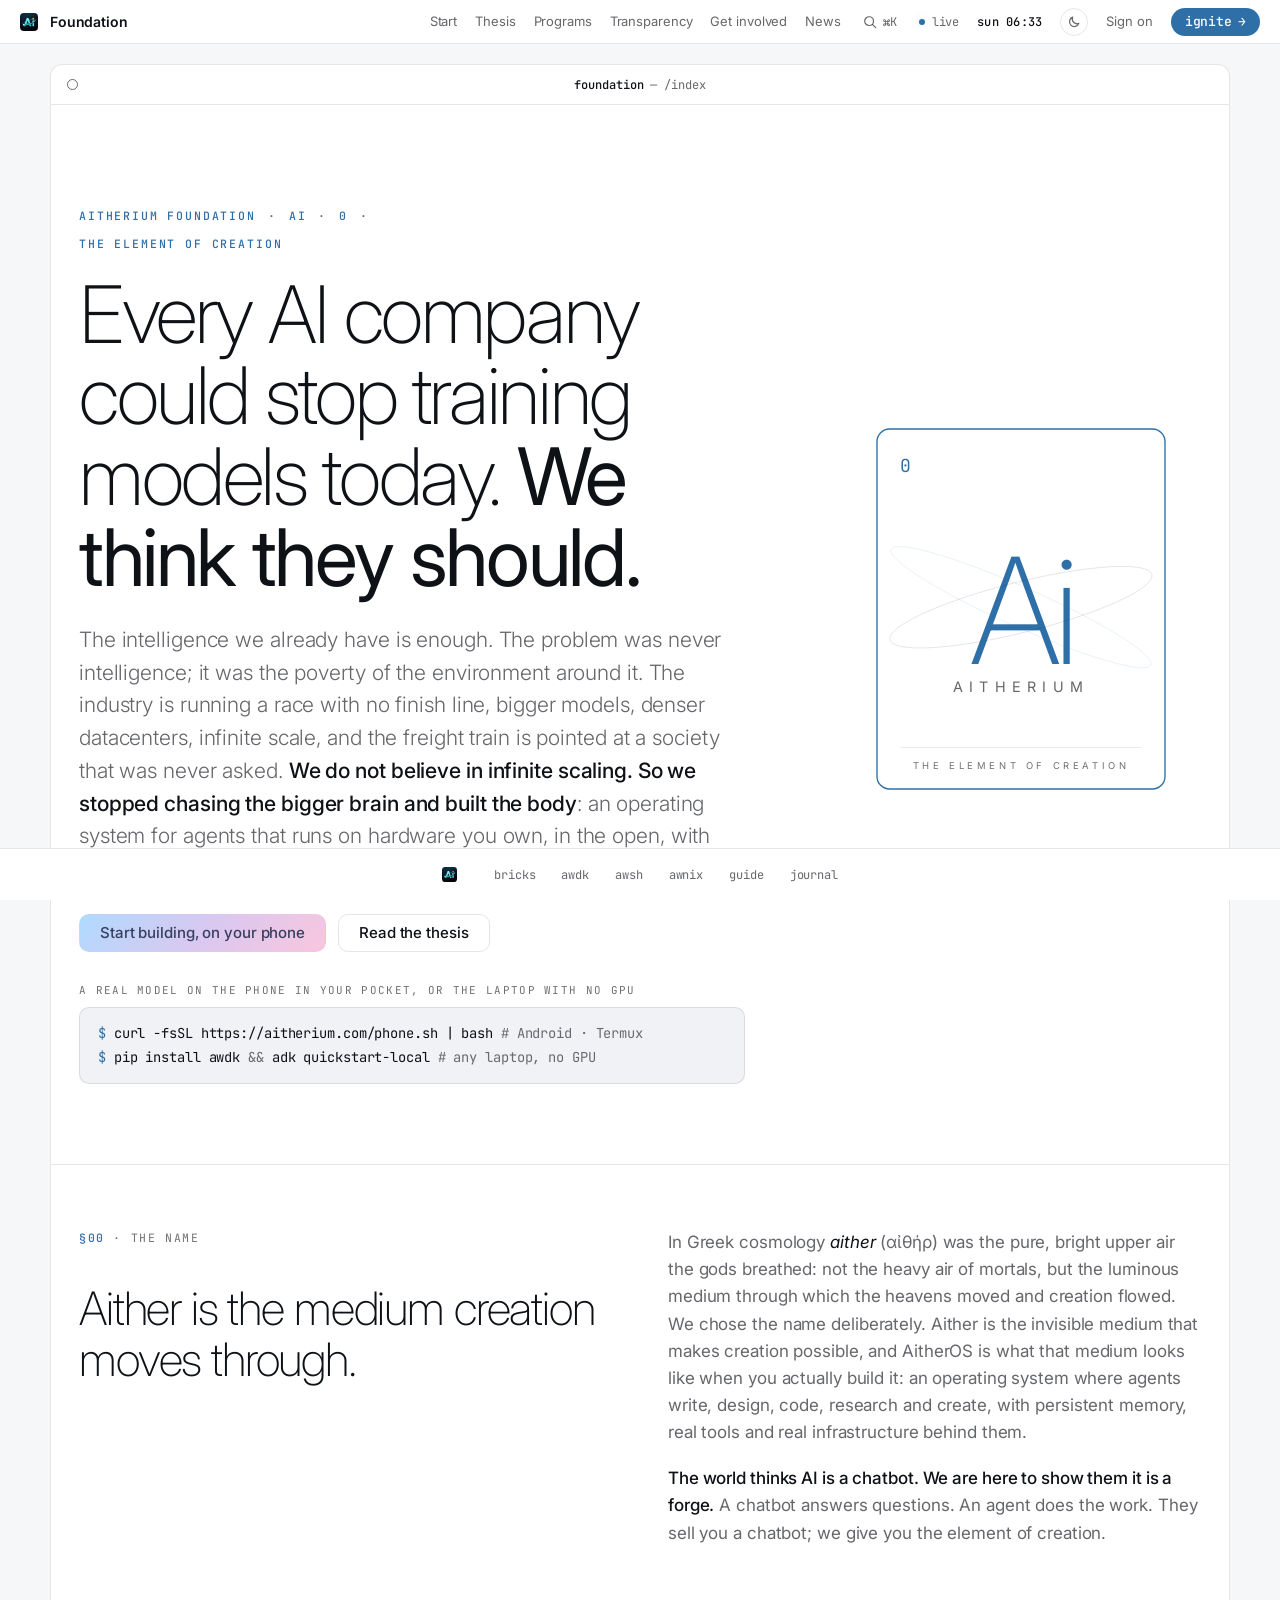
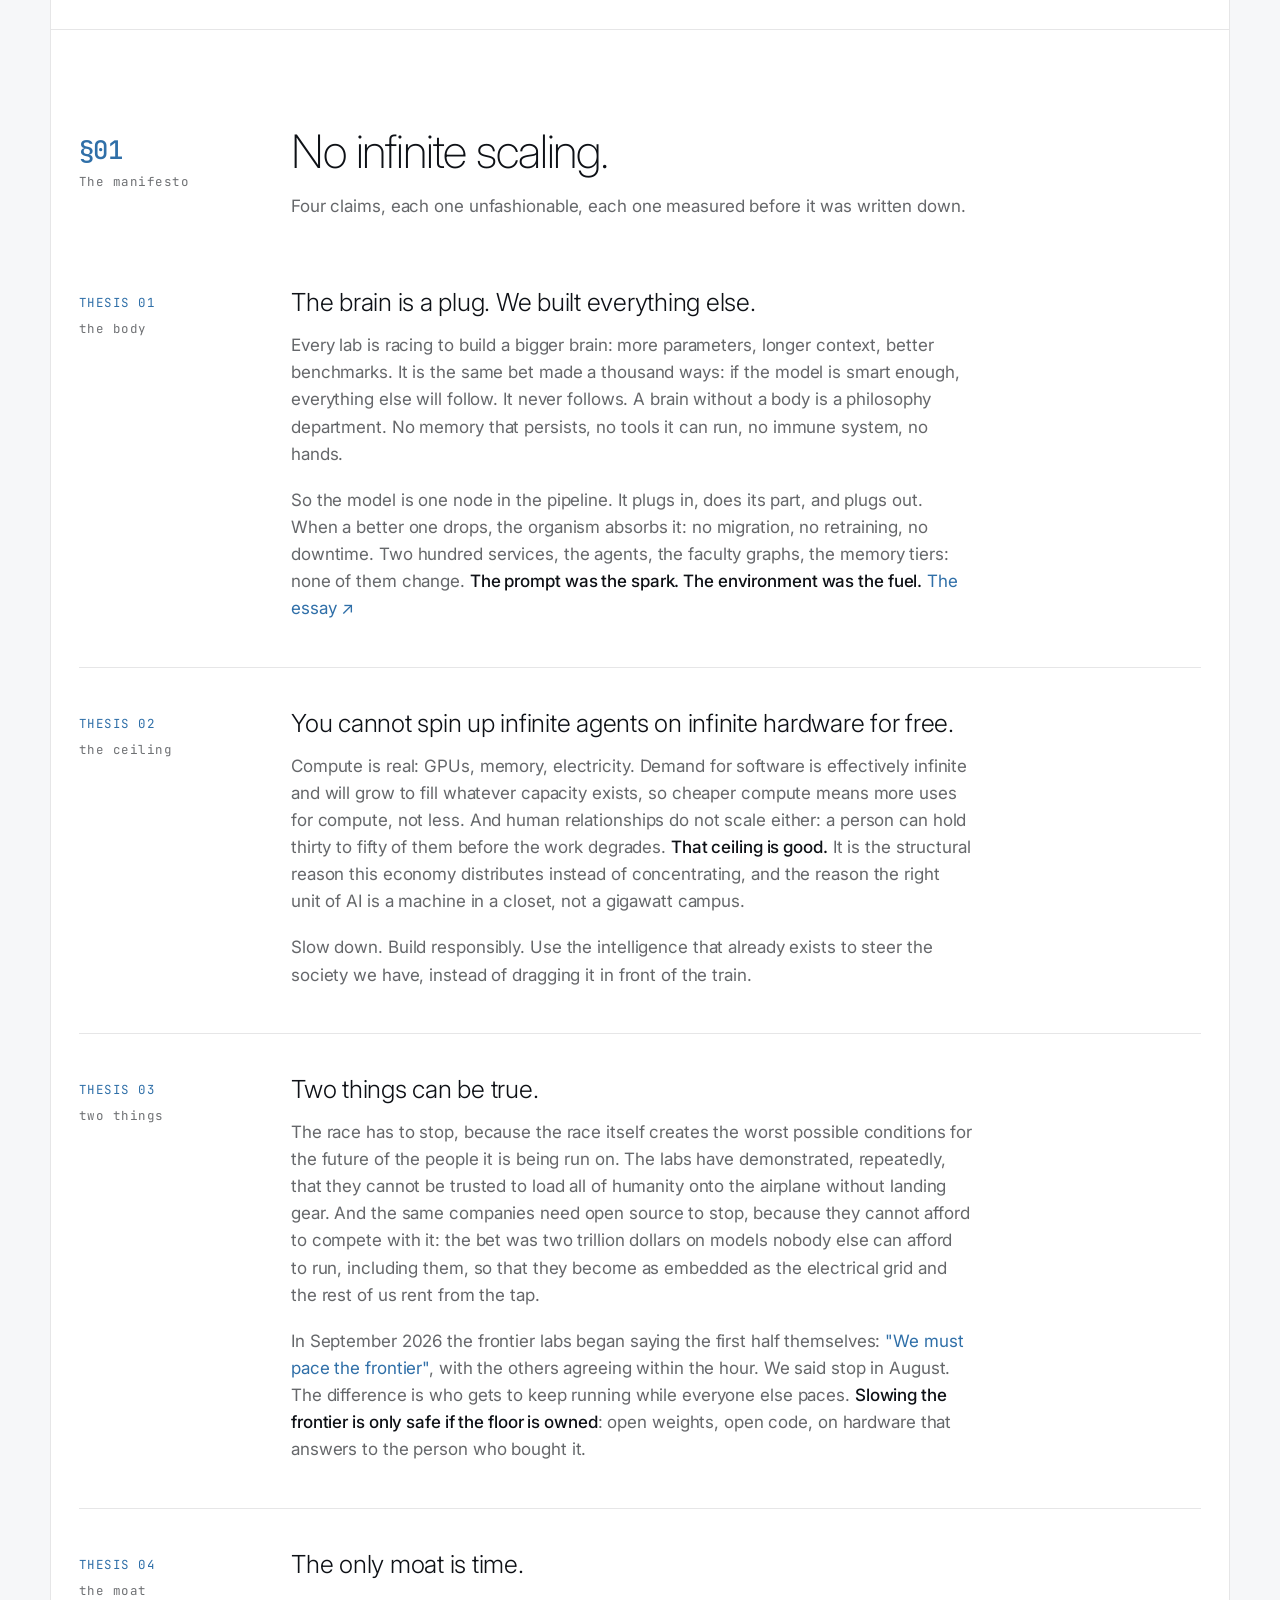
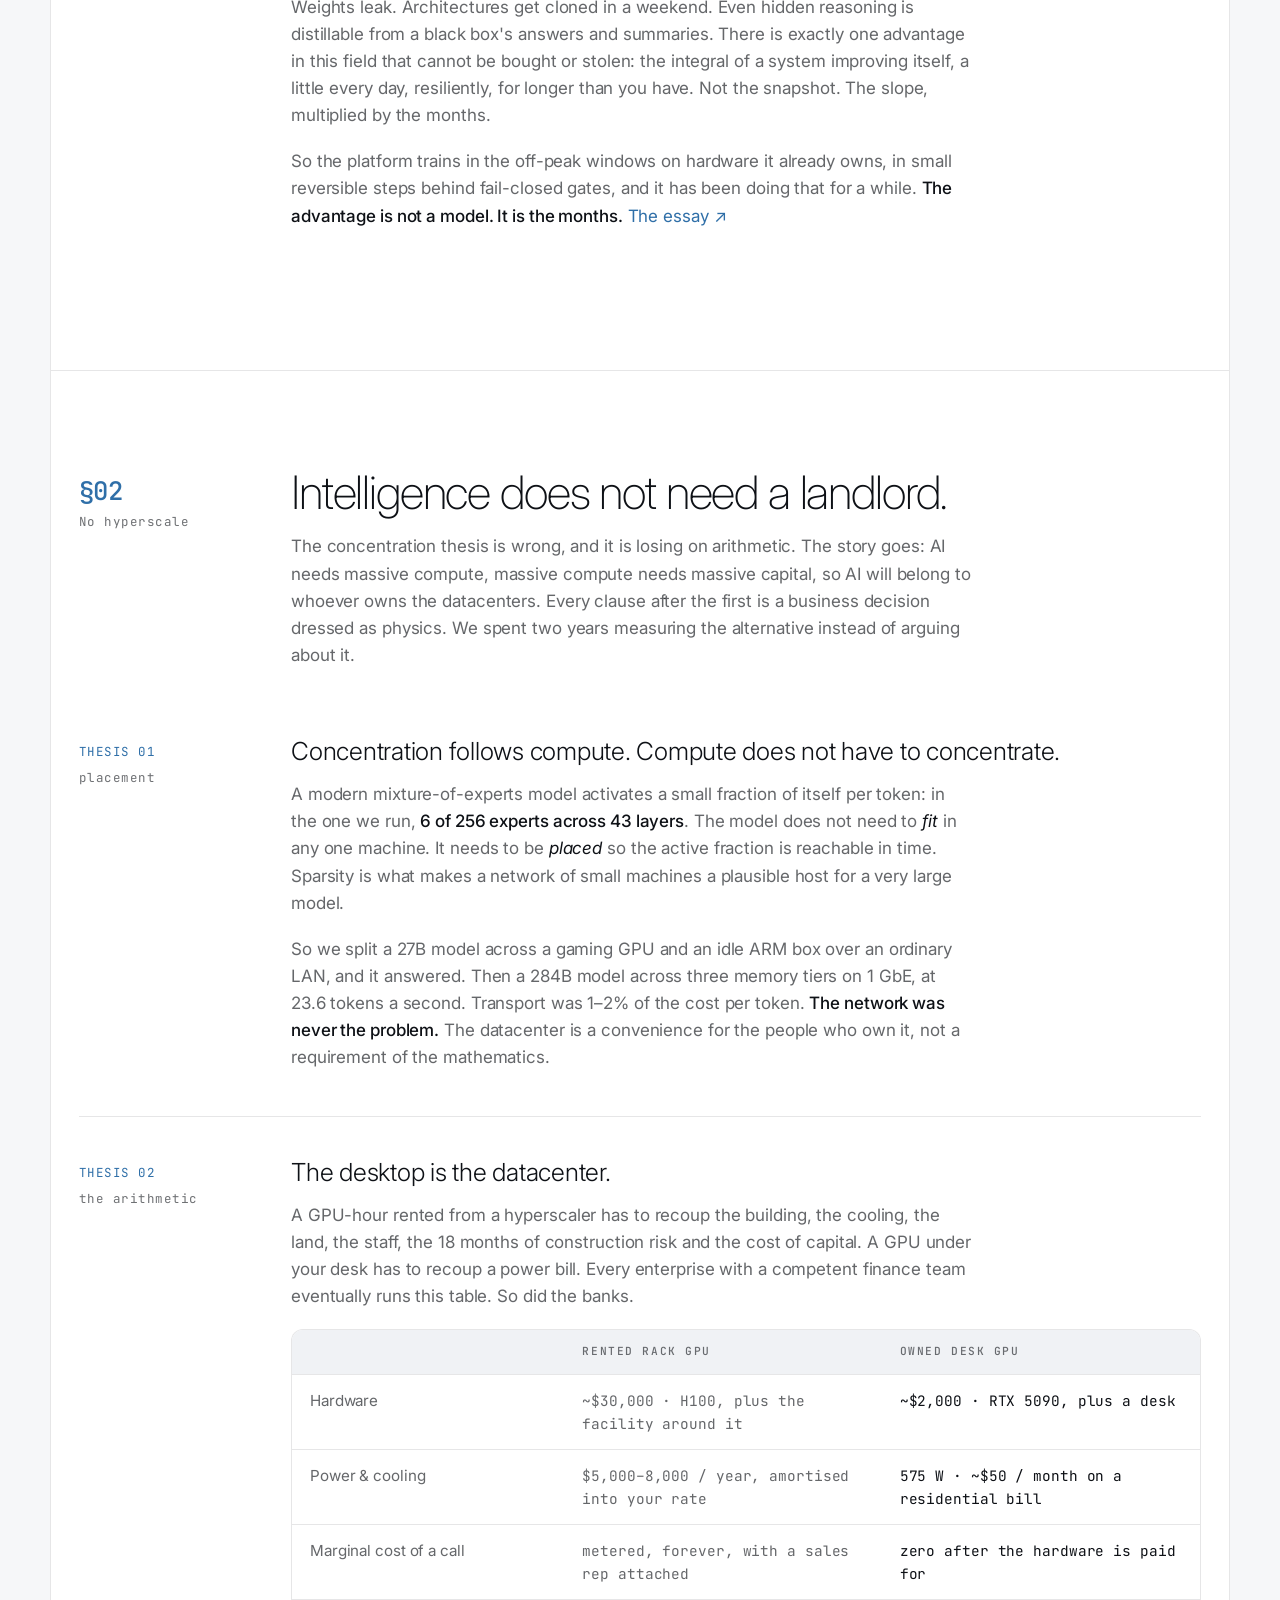
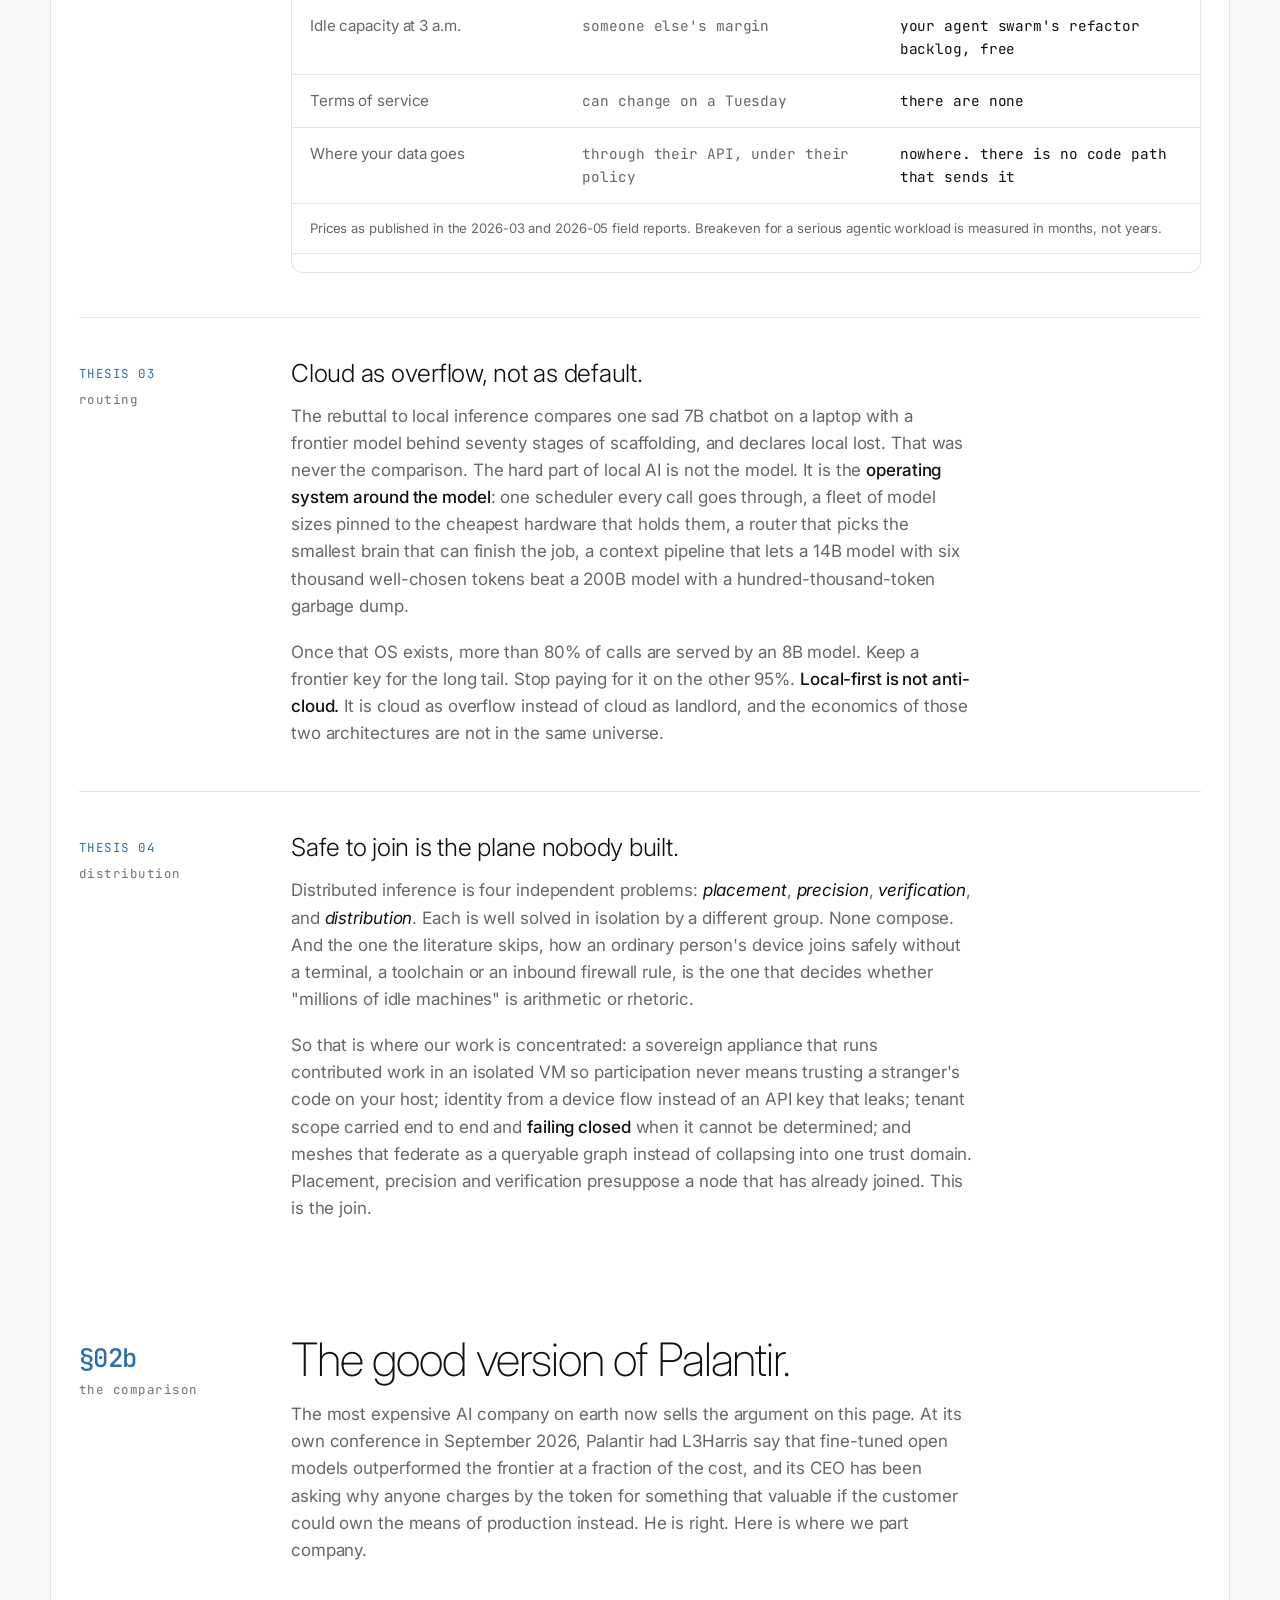
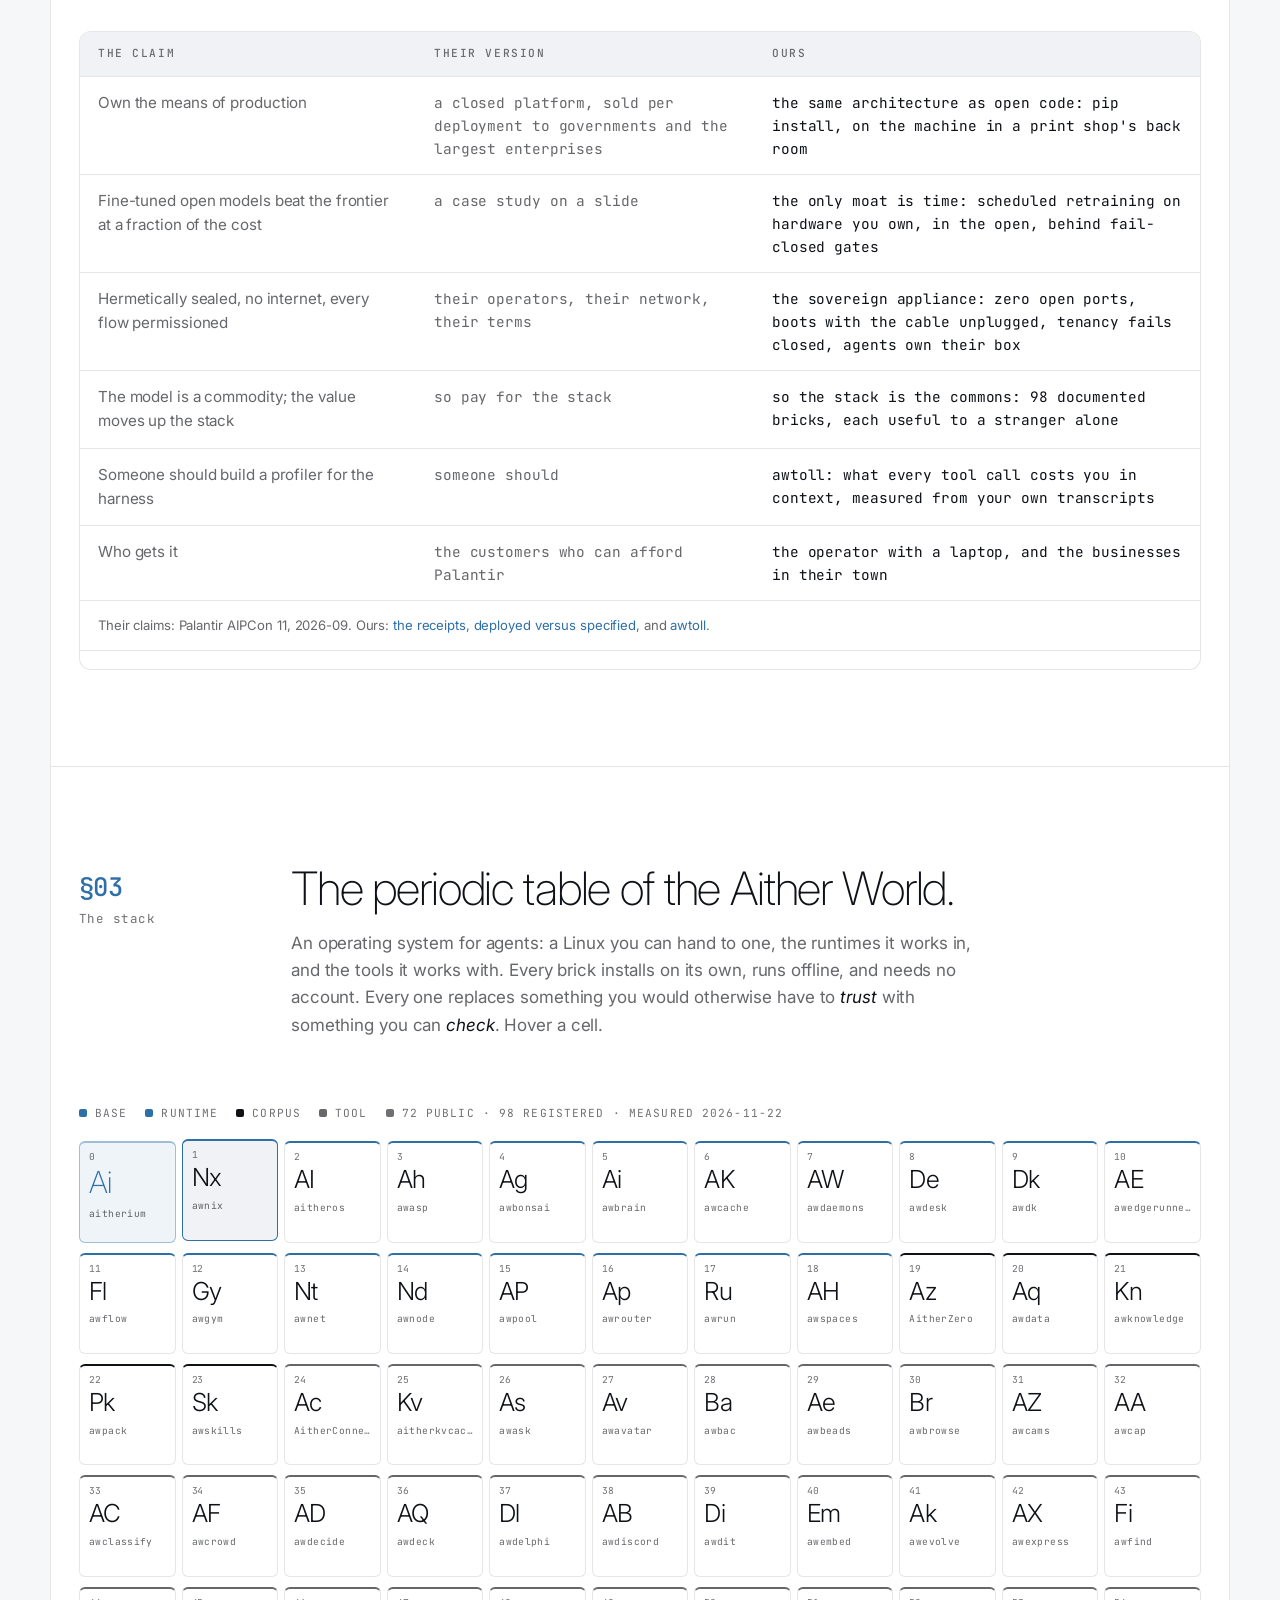
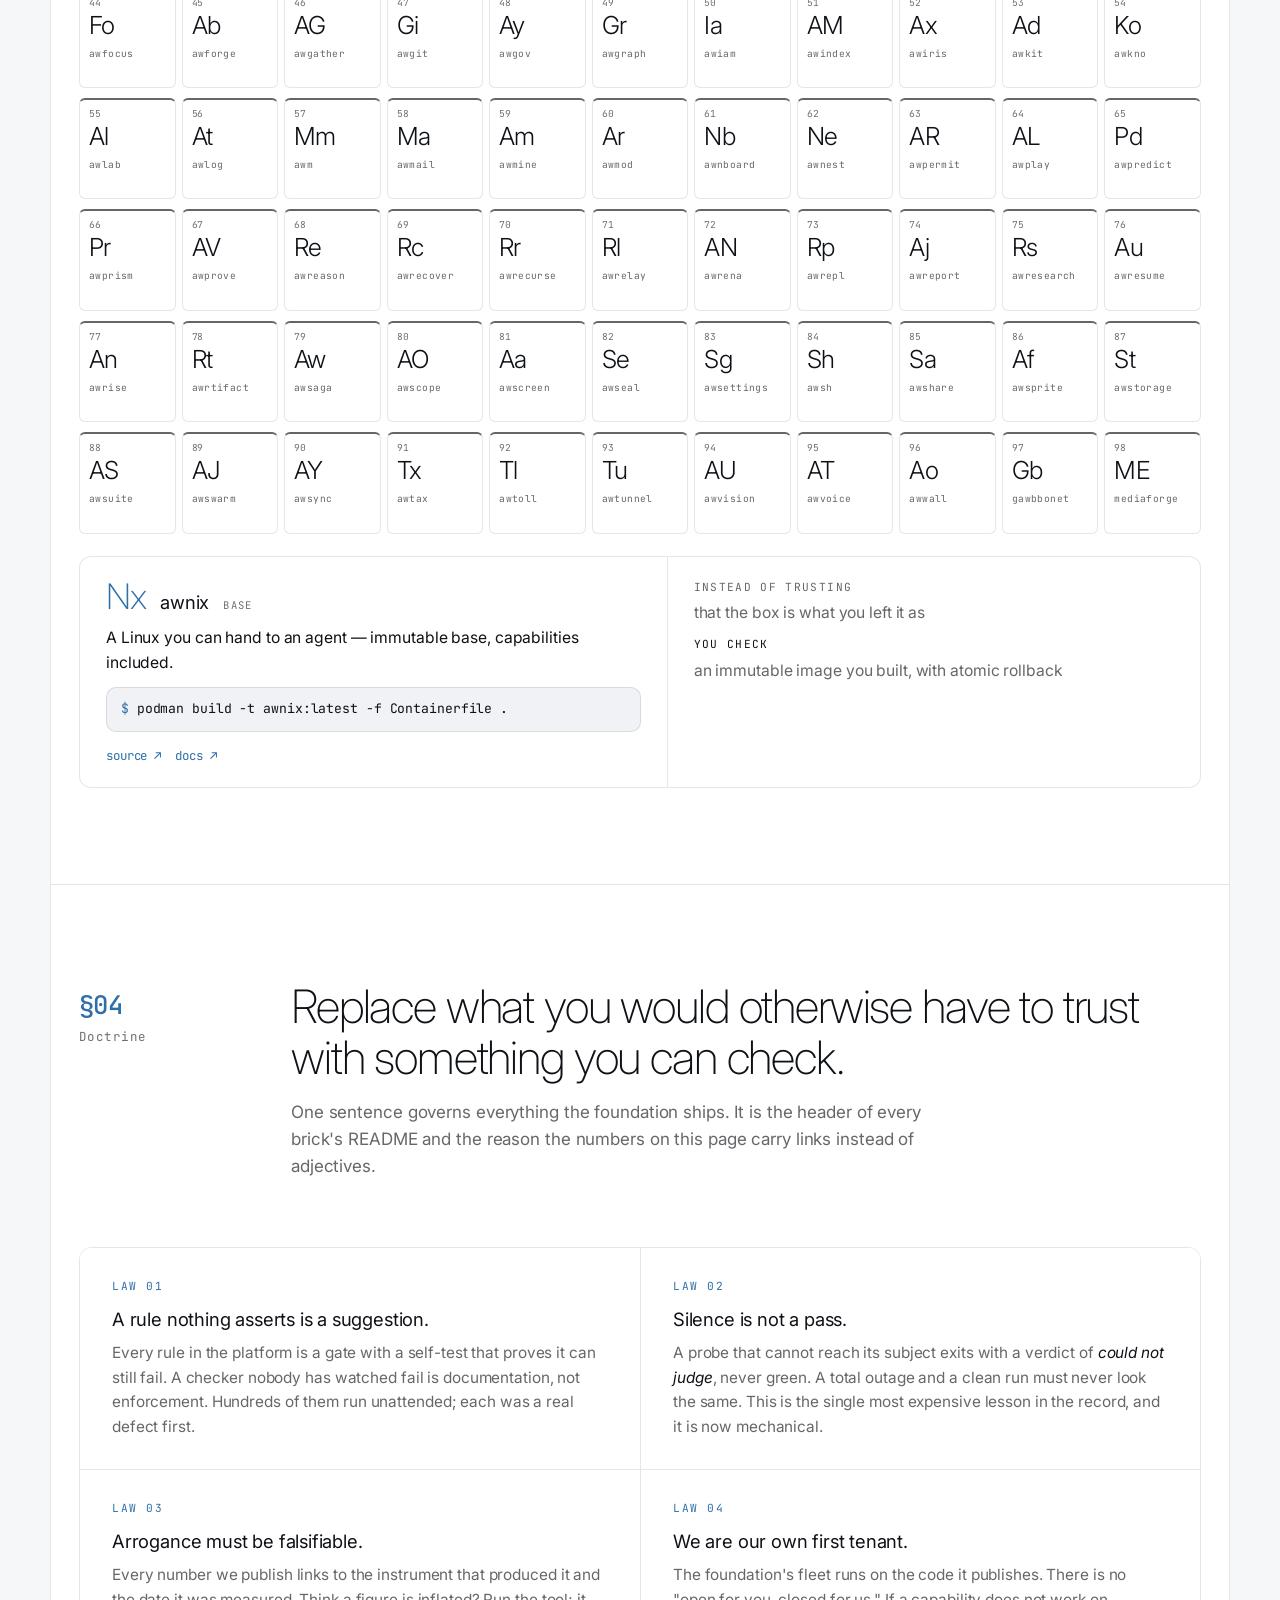
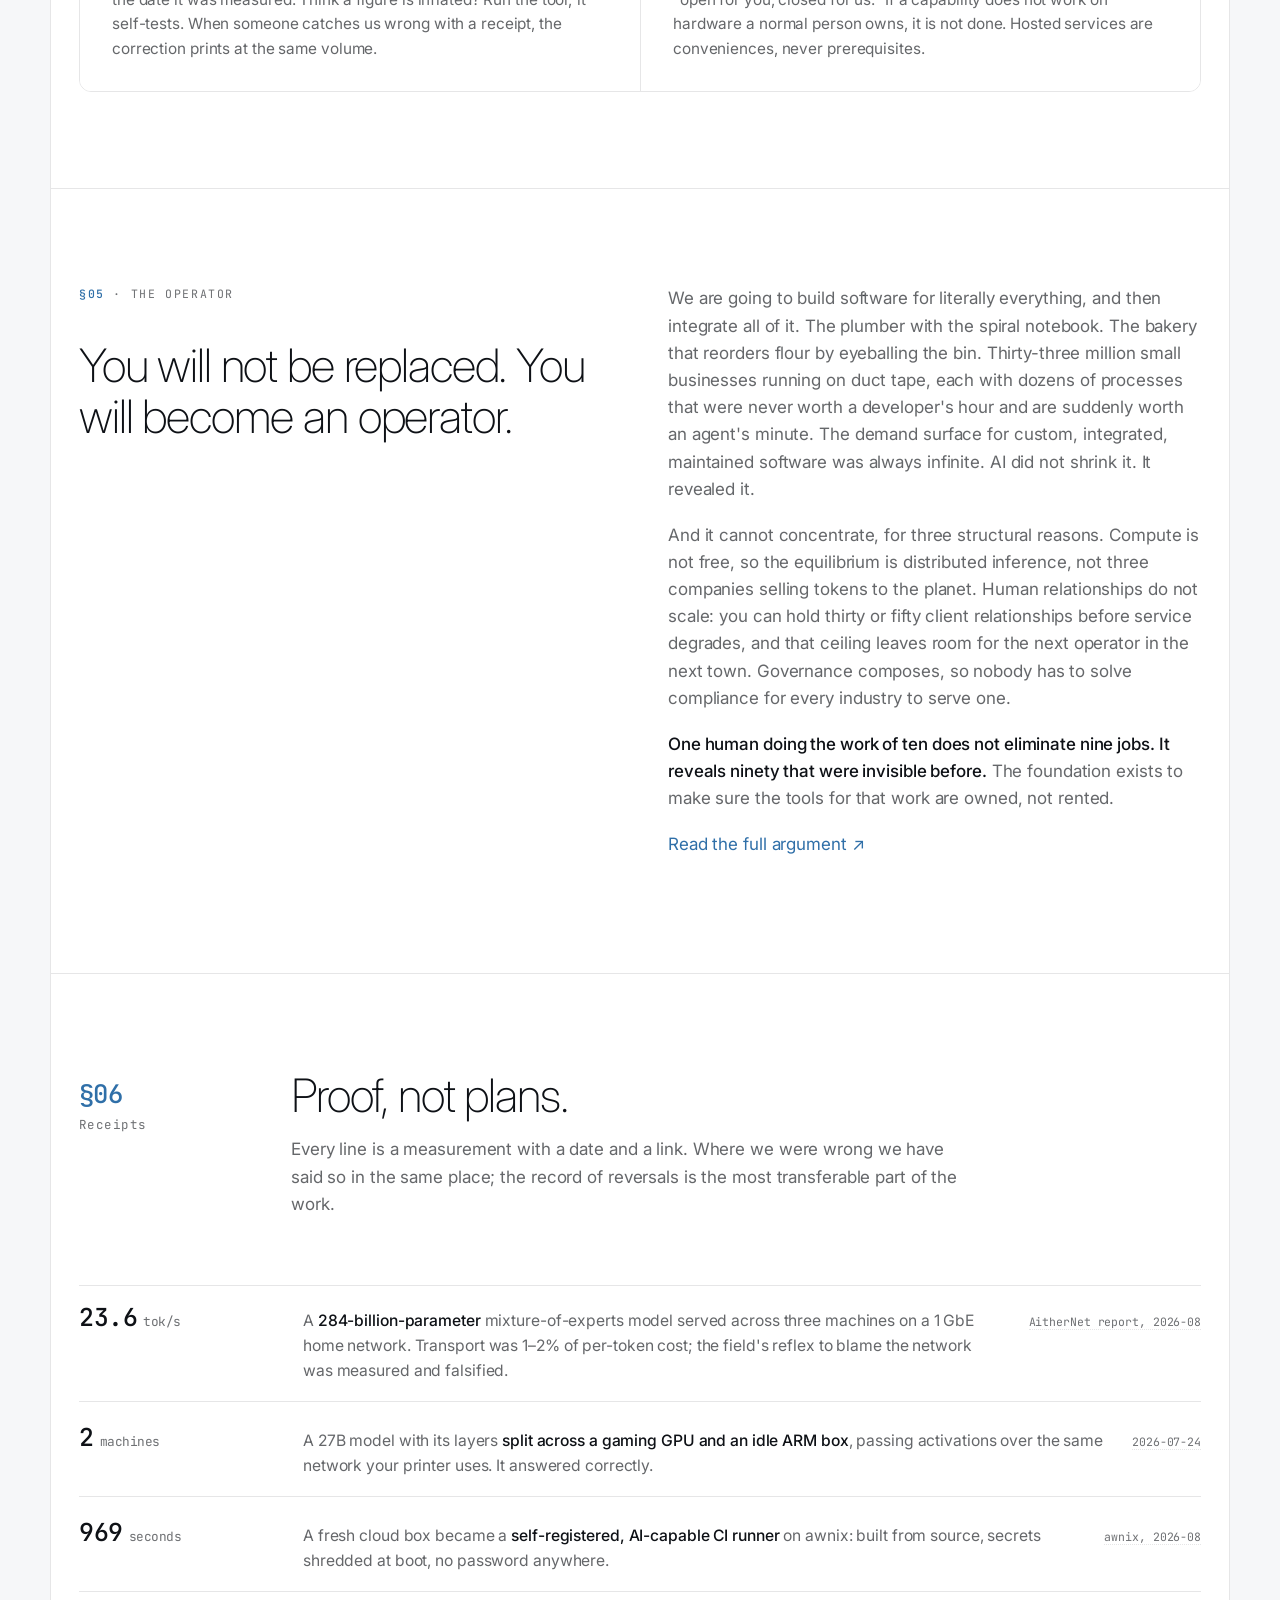
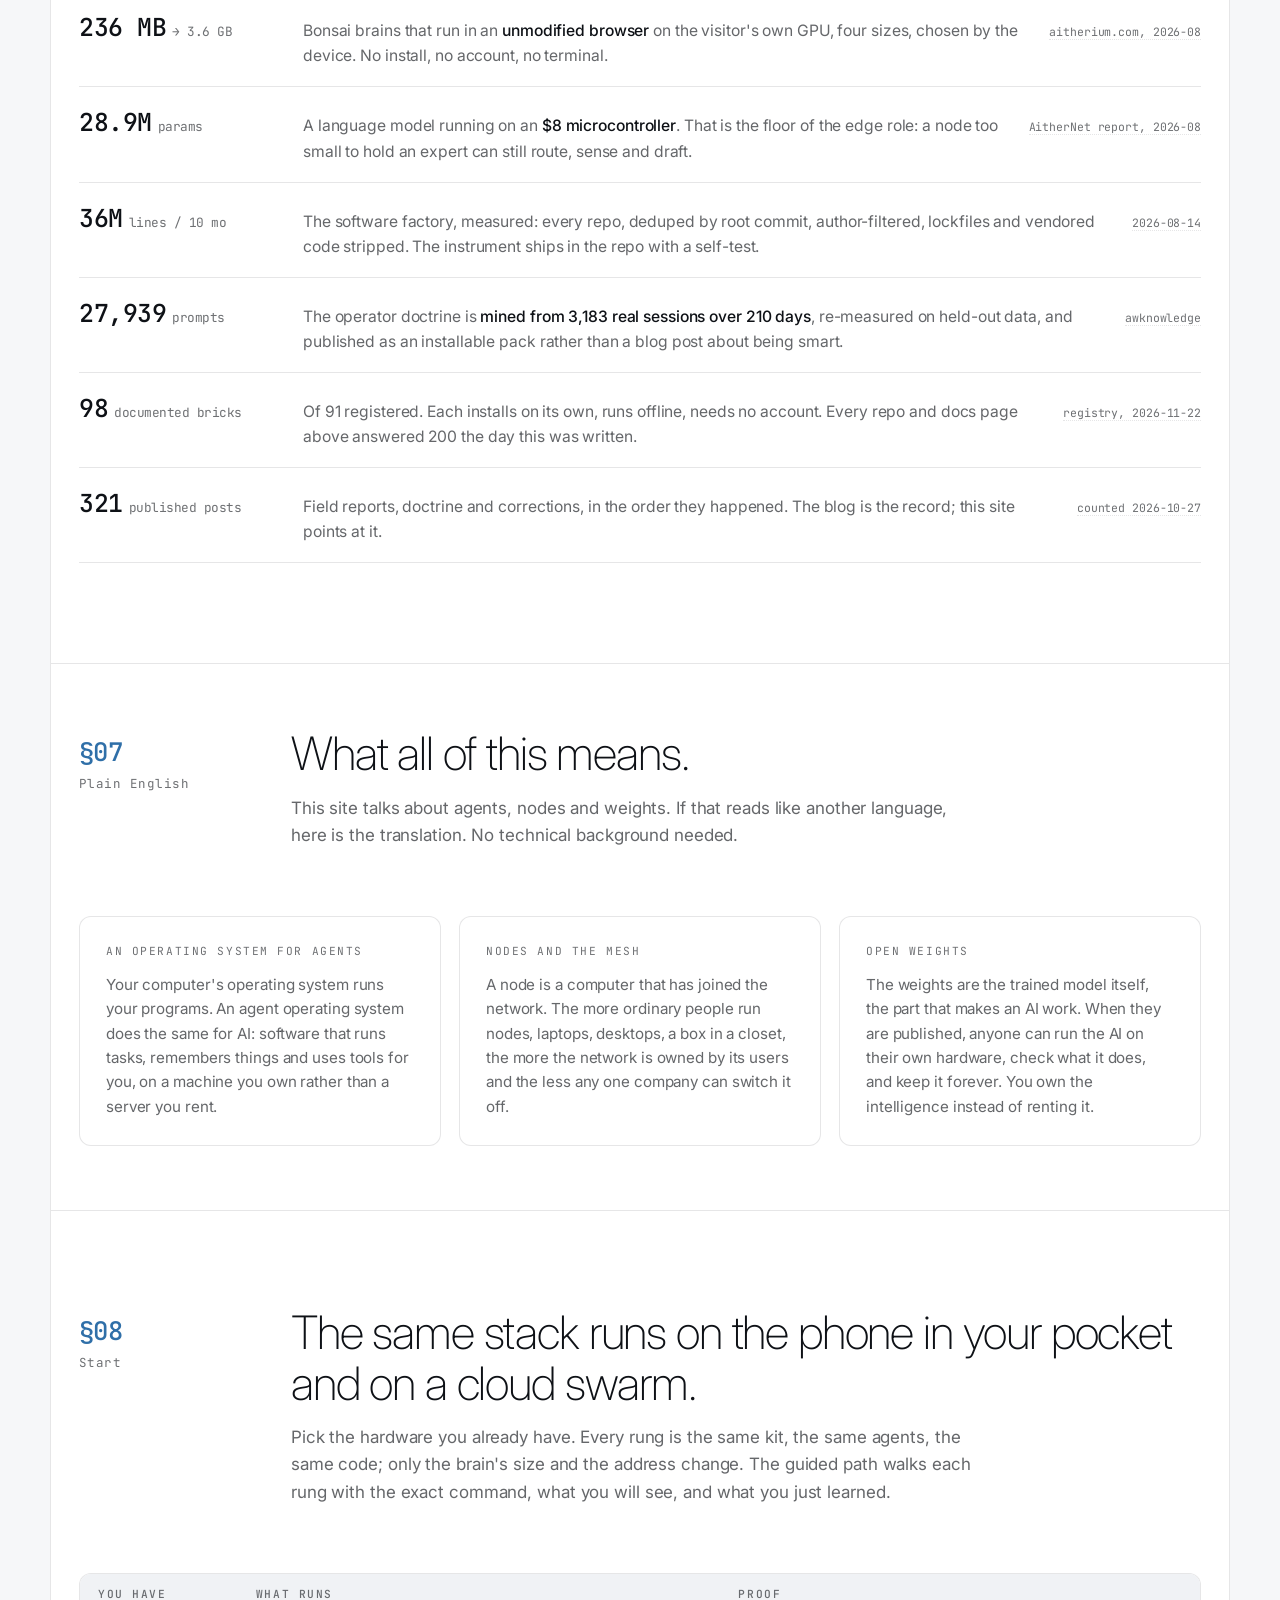
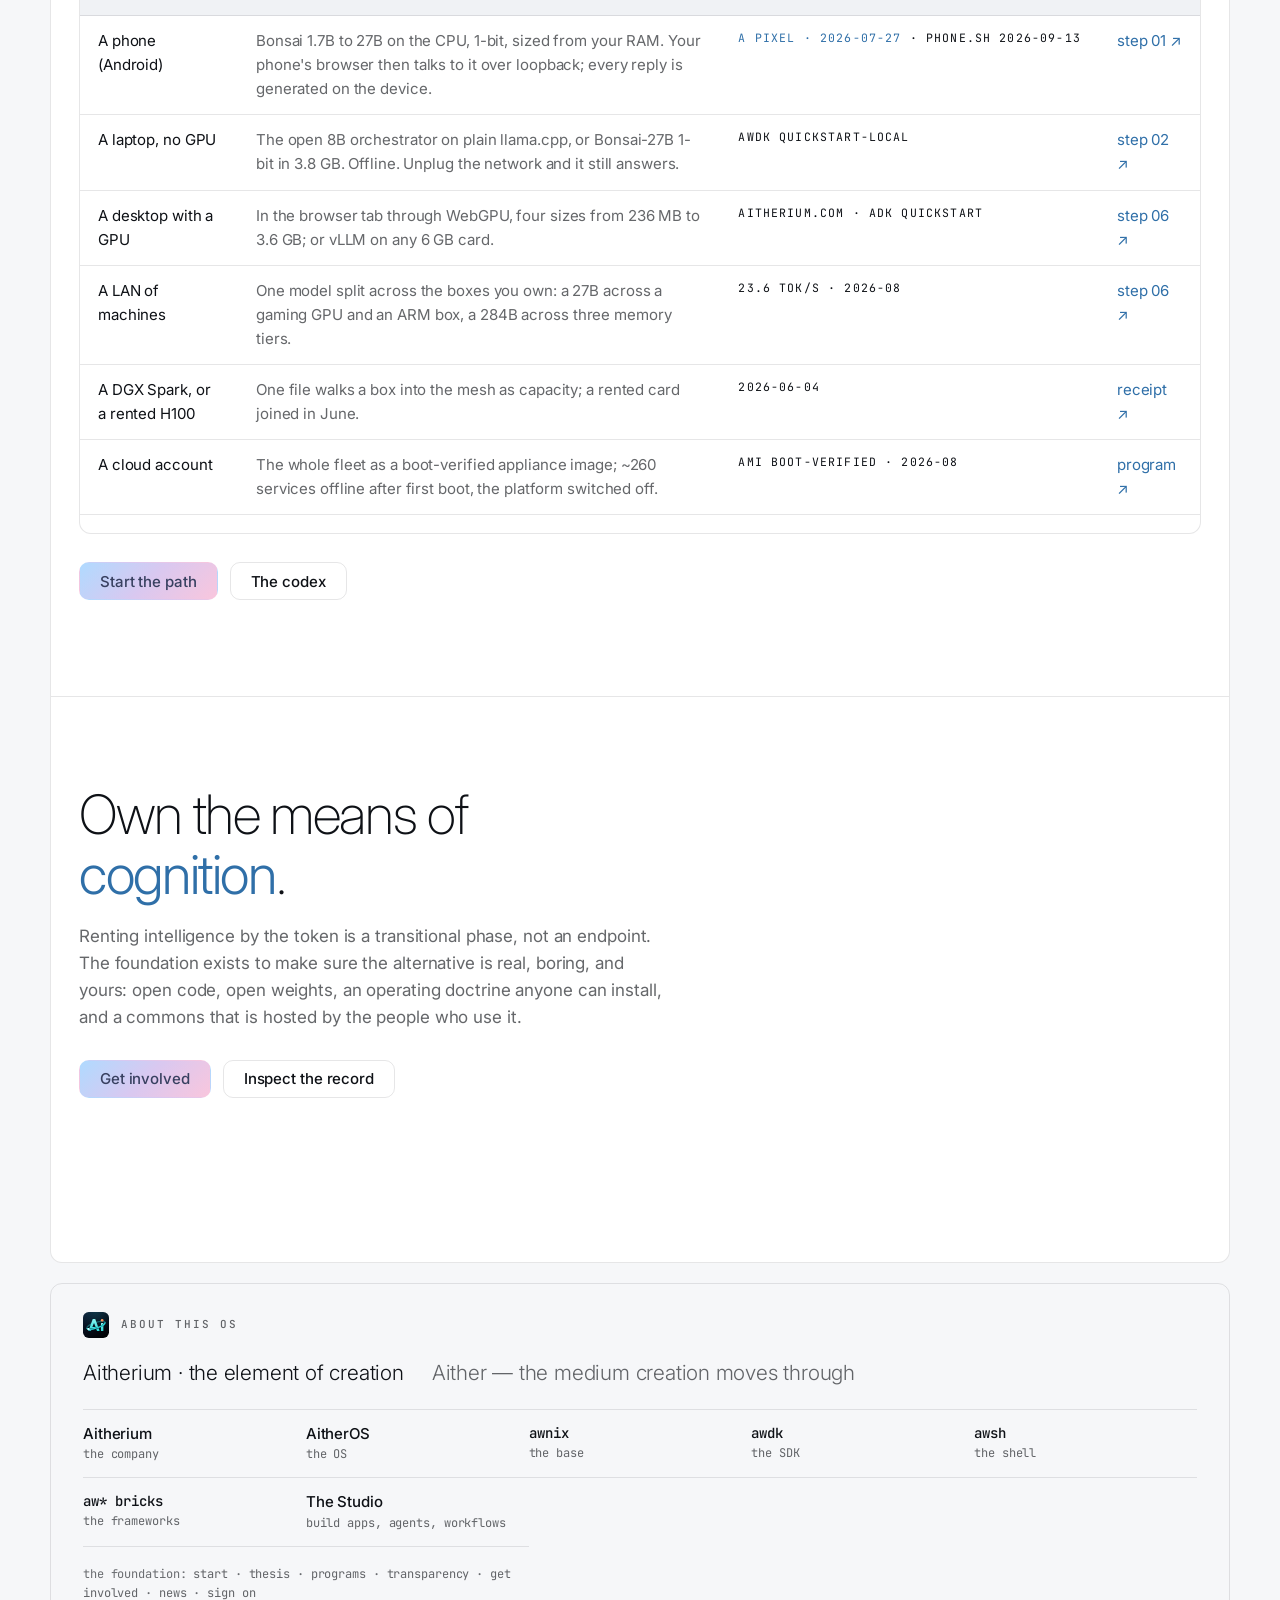
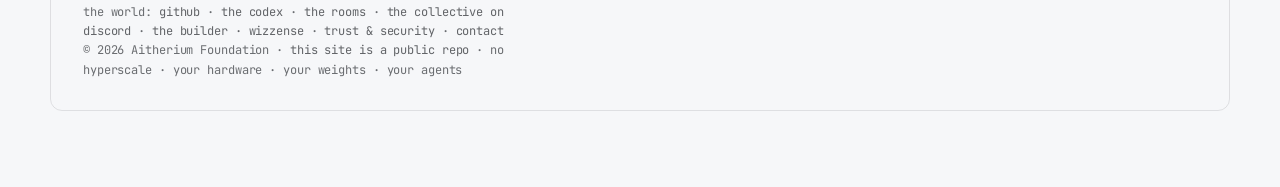
==== commit 51edc7a3: "Merge c63ef679253ede9bb1c4321ac47cc381a95fed89 into aff0e0fde1597f6a8b4d1552c390a190081f7a69" ====
--- a/index.html
+++ b/index.html
@@ -3,12 +3,12 @@
 <head>
   <meta charset="utf-8">
   <meta name="viewport" content="width=device-width, initial-scale=1">
-  <title>Aitherium Foundation — create and integrate. Research and deploy.</title>
-  <meta name="description" content="An open research and development lab. We build agentic systems, then run them: an open operating system for agents on hardware you own, the weights and doctrine to run it, and the foundation that keeps it that way. Every claim carries a date and a measurement.">
+  <title>Aitherium Foundation — The Element of Creation</title>
+  <meta name="description" content="Every AI company could stop training models today. We think they should. No infinite scaling: an open operating system for agents on hardware you own, the weights and doctrine to run it, and the foundation that keeps it that way.">
   <meta property="og:type" content="website">
   <meta property="og:site_name" content="Aitherium Foundation">
-  <meta property="og:title" content="Aitherium Foundation — create and integrate. Research and deploy.">
-  <meta property="og:description" content="An open research and development lab. We build agentic systems, then run them — an open operating system for agents on hardware you own, and the foundation that keeps it that way.">
+  <meta property="og:title" content="Aitherium Foundation — The Element of Creation">
+  <meta property="og:description" content="Every AI company could stop training models today. We think they should. No infinite scaling: an open operating system for agents on hardware you own, the weights and doctrine to run it, and the foundation that keeps it that way.">
   <meta property="og:url" content="https://aitherium.org/index.html">
   <link rel="canonical" href="https://aitherium.org/index.html">
   <link rel="icon" href="brand/aither-icon.svg">
@@ -47,28 +47,18 @@
   <section class="hero">
     <div class="container">
       <div>
-        <p class="eyebrow">Aitherium Foundation <span class="sep">·</span> Ai <span class="sep">·</span> 0</p>
-        <h1 class="lab">Create &amp; integrate.<br><strong>Research and deploy.</strong></h1>
-        <p class="lede">An open research lab. We build agentic systems, then run them: the platform we
-        publish is the platform this foundation operates on. The software factory that ships it is the
-        same software. Nothing here is a prototype we might finish later.</p>
-        <div class="lab-record">
-          <div><b>332</b><small>field notes published</small></div>
-          <div><b>1.12</b><small>a day, every day, all year</small></div>
-          <div><b>29,634</b><small>commits since January</small></div>
-          <div><b>18</b><small>products shipped</small></div>
-        </div>
-        <div class="actions">
-          <a class="btn btn-primary" href="start.html">Start building, on your phone</a>
-          <a class="btn" href="about.html">Read the thesis</a>
-        </div>
-        <p class="stance"><strong>Every AI company could stop training models today. We think they should.</strong>
-        The intelligence we already have is enough. The problem was never intelligence; it was the
-        poverty of the environment around it. The industry is running a race with no finish line,
+        <p class="eyebrow">Aitherium Foundation <span class="sep">·</span> Ai <span class="sep">·</span> 0 <span class="sep">·</span> The Element of Creation</p>
+        <h1>Every AI company could stop training models today. <strong>We think they&nbsp;should.</strong></h1>
+        <p class="lede">The intelligence we already have is enough. The problem was never intelligence; it was
+        the poverty of the environment around it. The industry is running a race with no finish line,
         bigger models, denser datacenters, infinite scale, and the freight train is pointed at a
         society that was never asked. <strong>We do not believe in infinite scaling. So we stopped
         chasing the bigger brain and built the body</strong>: an operating system for agents that
         runs on hardware you own, in the open, with the foundation running on it first.</p>
+        <div class="actions">
+          <a class="btn btn-primary" href="start.html">Start building, on your phone</a>
+          <a class="btn" href="about.html">Read the thesis</a>
+        </div>
         <div class="install">
           <div class="term-title">A real model on the phone in your pocket, or the laptop with no GPU</div>
           <div class="term"><span class="p">$ </span>curl -fsSL https://aitherium.com/phone.sh | bash <span class="c"># Android · Termux</span><br><span class="p">$ </span>pip install awdk <span class="c">&amp;&amp;</span> adk quickstart-local <span class="c"># any laptop, no GPU</span></div>
@@ -297,7 +287,7 @@
             <tr><td>Own the means of production</td><td class="old">a closed platform, sold per deployment to governments and the largest enterprises</td><td class="new">the same architecture as open code: pip install, on the machine in a print shop's back room</td></tr>
             <tr><td>Fine-tuned open models beat the frontier at a fraction of the cost</td><td class="old">a case study on a slide</td><td class="new">the only moat is time: scheduled retraining on hardware you own, in the open, behind fail-closed gates</td></tr>
             <tr><td>Hermetically sealed, no internet, every flow permissioned</td><td class="old">their operators, their network, their terms</td><td class="new">the sovereign appliance: zero open ports, boots with the cable unplugged, tenancy fails closed, agents own their box</td></tr>
-            <tr><td>The model is a commodity; the value moves up the stack</td><td class="old">so pay for the stack</td><td class="new">so the stack is the commons: 49 documented bricks, each useful to a stranger alone</td></tr>
+            <tr><td>The model is a commodity; the value moves up the stack</td><td class="old">so pay for the stack</td><td class="new">so the stack is the commons: 98 documented bricks, each useful to a stranger alone</td></tr>
             <tr><td>Someone should build a profiler for the harness</td><td class="old">someone should</td><td class="new">awtoll: what every tool call costs you in context, measured from your own transcripts</td></tr>
             <tr><td>Who gets it</td><td class="old">the customers who can afford Palantir</td><td class="new">the operator with a laptop, and the businesses in their town</td></tr>
           </tbody>
@@ -324,65 +314,114 @@
       <span style="--k:var(--cyan)">runtime</span>
       <span style="--k:var(--tx)">corpus</span>
       <span style="--k:var(--tx-2)">tool</span>
-      <span style="--k:var(--tx-dim)">49 public · measured 2026-09-13</span>
+      <span style="--k:var(--tx-dim)">72 public · 98 registered · measured 2026-11-22</span>
     </div>
     <ul class="pt">
       <li><a class="el ai" href="index.html" aria-label="Aitherium, element 0"><span class="no">0</span><span class="sy">Ai</span><span class="nm">aitherium</span></a></li>
-      <li><a class="el on" href="https://github.com/Aitherium/awnix" rel="noopener" data-kind="base" data-id="awnix" data-sy="Nx" data-tagline="A Linux you can hand to an agent — immutable base, capabilities included." data-install="see the repo — image builder" data-repo="https://github.com/Aitherium/awnix" data-docs="https://aitherium.github.io/awnix/" data-trust="that the box is what you left it as" data-check="an immutable image you built, with atomic rollback"><span class="no">1</span><span class="sy">Nx</span><span class="nm">awnix</span></a></li>
-      <li><a class="el" href="https://github.com/Aitherium/awdesk" rel="noopener" data-kind="runtime" data-id="awdesk" data-sy="De" data-tagline="Aither World Desk -- the desktop body of AitherOS Online: tray, avatars, decision cards, the Living Desktop as an overlay." data-install="see the repo -- Electron app (npm install &amp;&amp; npx electron .)" data-repo="https://github.com/Aitherium/awdesk" data-docs="https://aitherium.github.io/awdesk/" data-trust="that the agent is somewhere behind a browser tab" data-check="a tray icon, a face on your desktop, and the decision card that pops when it needs you"><span class="no">2</span><span class="sy">De</span><span class="nm">awdesk</span></a></li>
-      <li><a class="el" href="https://github.com/Aitherium/awdk" rel="noopener" data-kind="runtime" data-id="awdk" data-sy="Dk" data-tagline="Build AI agent fleets — 3 lines, any backend, local or cloud." data-install="pip install awdk" data-repo="https://github.com/Aitherium/awdk" data-docs="https://aitherium.github.io/awdk/" data-trust="a framework's idea of how your agents should run" data-check="one loop you can read, pointed at a backend you already pay for"><span class="no">3</span><span class="sy">Dk</span><span class="nm">awdk</span></a></li>
-      <li><a class="el" href="https://github.com/Aitherium/awflow" rel="noopener" data-kind="runtime" data-id="awflow" data-sy="Fl" data-tagline="A deterministic workflow runtime — chain agent calls with journal replay and budget control." data-install="pip install awflow" data-repo="https://github.com/Aitherium/awflow" data-docs="https://aitherium.github.io/awflow/" data-trust="" data-check=""><span class="no">4</span><span class="sy">Fl</span><span class="nm">awflow</span></a></li>
-      <li><a class="el" href="https://github.com/Aitherium/awgym" rel="noopener" data-kind="runtime" data-id="awgym" data-sy="Gy" data-tagline="An ARC training gym — a game a world model can watch, and six roles that play through it." data-install="pip install awgym" data-repo="https://github.com/Aitherium/awgym" data-docs="https://aitherium.github.io/awgym/" data-trust="that a world model learned anything from the games it saw" data-check="transitions captured from real play, fed back, and the retrodiction score falling on grids it never saw"><span class="no">5</span><span class="sy">Gy</span><span class="nm">awgym</span></a></li>
-      <li><a class="el" href="https://github.com/Aitherium/awnet" rel="noopener" data-kind="runtime" data-id="awnet" data-sy="Nt" data-tagline="The agentic web — agents host a mesh, and agents join one." data-install="pip install git+https://github.com/Aitherium/awnet.git" data-repo="https://github.com/Aitherium/awnet" data-docs="https://aitherium.github.io/awnet/" data-trust="" data-check=""><span class="no">6</span><span class="sy">Nt</span><span class="nm">awnet</span></a></li>
-      <li><a class="el" href="https://github.com/Aitherium/awnode" rel="noopener" data-kind="runtime" data-id="awnode" data-sy="Nd" data-tagline="A lightweight local gateway — bridges your apps to the AI backends you chose." data-install="pip install awnode" data-repo="https://github.com/Aitherium/awnode" data-docs="https://aitherium.github.io/awnode/" data-trust="a vendor's cloud with every prompt" data-check="a local gateway routing to backends you chose"><span class="no">7</span><span class="sy">Nd</span><span class="nm">awnode</span></a></li>
-      <li><a class="el" href="https://github.com/Aitherium/awrun" rel="noopener" data-kind="runtime" data-id="awrun" data-sy="Ru" data-tagline="A priority-aware queue and dispatcher for agentic runs and ad-hoc CI builds. It also judges whether the runner pool is big enough for the queue it is draining, and can ask a host to grow it -- reserving capacity is zero-sum, so a saturated pool needs more of it, not a different share of it." data-install="pip install awrun" data-repo="https://github.com/Aitherium/awrun" data-docs="https://aitherium.github.io/awrun/" data-trust="" data-check=""><span class="no">8</span><span class="sy">Ru</span><span class="nm">awrun</span></a></li>
-      <li><a class="el" href="https://github.com/Aitherium/AitherZero" rel="noopener" data-kind="corpus" data-id="AitherZero" data-sy="Az" data-tagline="PowerShell 7+ automation framework — numbered, self-describing scripts." data-install="git clone https://github.com/Aitherium/AitherZero" data-repo="https://github.com/Aitherium/AitherZero" data-docs="https://aitherium.github.io/AitherZero/" data-trust="a pile of scripts nobody has numbered" data-check="numbered, discoverable automation with declarative playbooks"><span class="no">9</span><span class="sy">Az</span><span class="nm">AitherZero</span></a></li>
-      <li><a class="el" href="https://github.com/Aitherium/awknowledge" rel="noopener" data-kind="corpus" data-id="awknowledge" data-sy="Kn" data-tagline="How to run a coding agent so the result survives — the laws, with evidence." data-install="read it — https://aitherium.github.io/awknowledge/" data-repo="https://github.com/Aitherium/awknowledge" data-docs="https://aitherium.github.io/awknowledge/" data-trust="" data-check=""><span class="no">10</span><span class="sy">Kn</span><span class="nm">awknowledge</span></a></li>
-      <li><a class="el" href="https://github.com/Aitherium/awpack" rel="noopener" data-kind="corpus" data-id="awpack" data-sy="Pk" data-tagline="First-party agent packs — the ones we build, versioned and installable on their own." data-install="git clone https://github.com/Aitherium/awpack" data-repo="https://github.com/Aitherium/awpack" data-docs="https://aitherium.github.io/awpack/" data-trust="that the pack you want shipped inside somebody's SDK, under whatever licence that SDK happens to carry" data-check="the pack as its own versioned artifact, with its own licence, that any agent runtime can install"><span class="no">11</span><span class="sy">Pk</span><span class="nm">awpack</span></a></li>
-      <li><a class="el" href="https://github.com/Aitherium/awskills" rel="noopener" data-kind="corpus" data-id="awskills" data-sy="Sk" data-tagline="Portable agent skills — self-contained procedures an agent loads on demand." data-install="git clone https://github.com/Aitherium/awskills" data-repo="https://github.com/Aitherium/awskills" data-docs="https://aitherium.github.io/awskills/" data-trust="that an agent knows your procedure" data-check="the procedure written down, versioned, and loadable by any agent"><span class="no">12</span><span class="sy">Sk</span><span class="nm">awskills</span></a></li>
-      <li><a class="el" href="https://github.com/Aitherium/AitherConnect" rel="noopener" data-kind="tool" data-id="AitherConnect" data-sy="Ac" data-tagline="Browser extension — federated AI search, page context, and the Living OS overlay." data-install="load unpacked — see the repo" data-repo="https://github.com/Aitherium/AitherConnect" data-docs="https://aitherium.github.io/AitherConnect/" data-trust="what a page tells your browser to do" data-check="a federated search and desktop bridge you host"><span class="no">13</span><span class="sy">Ac</span><span class="nm">AitherConnect</span></a></li>
-      <li><a class="el" href="https://github.com/Aitherium/aitherkvcache" rel="noopener" data-kind="tool" data-id="aitherkvcache" data-sy="Kv" data-tagline="Near-optimal KV cache quantization for LLM inference — sub-byte compression." data-install="pip install aither-kvcache" data-repo="https://github.com/Aitherium/aitherkvcache" data-docs="https://aitherium.github.io/aitherkvcache/" data-trust="a vendor's quantisation defaults" data-check="sub-byte KV cache kernels you can benchmark yourself"><span class="no">14</span><span class="sy">Kv</span><span class="nm">aitherkvcache</span></a></li>
-      <li><a class="el" href="https://github.com/Aitherium/awask" rel="noopener" data-kind="tool" data-id="awask" data-sy="As" data-tagline="Your agent asks you a question — and acts on your answer." data-install="pip install awask" data-repo="https://github.com/Aitherium/awask" data-docs="https://aitherium.github.io/awask/" data-trust="that anyone read the paragraph where you asked" data-check="the ask itself, with a button that steers the session that raised it"><span class="no">15</span><span class="sy">As</span><span class="nm">awask</span></a></li>
-      <li><a class="el" href="https://github.com/Aitherium/awavatar" rel="noopener" data-kind="tool" data-id="awavatar" data-sy="Av" data-tagline="One character spec in, a rigged, animated, multi-style avatar pack out." data-install="pip install git+https://github.com/Aitherium/awavatar" data-repo="https://github.com/Aitherium/awavatar" data-docs="https://aitherium.github.io/awavatar/" data-trust="a cloud 3D vendor's opaque task id" data-check="a manifest with a sha256, a licence and a rig-audit verdict per file"><span class="no">16</span><span class="sy">Av</span><span class="nm">awavatar</span></a></li>
-      <li><a class="el" href="https://github.com/Aitherium/awbac" rel="noopener" data-kind="tool" data-id="awbac" data-sy="Ba" data-tagline="Role-based access control that fails closed and explains itself." data-install="pip install git+https://github.com/Aitherium/awbac.git" data-repo="https://github.com/Aitherium/awbac" data-docs="https://aitherium.github.io/awbac/" data-trust="" data-check=""><span class="no">17</span><span class="sy">Ba</span><span class="nm">awbac</span></a></li>
-      <li><a class="el" href="https://github.com/Aitherium/awbrowse" rel="noopener" data-kind="tool" data-id="awbrowse" data-sy="Br" data-tagline="A portable browser client — navigate, console, network, DOM, screenshot." data-install="pip install awbrowse" data-repo="https://github.com/Aitherium/awbrowse" data-docs="https://aitherium.github.io/awbrowse/" data-trust="that the page said what you were told" data-check="the render, the DOM and the requests it made"><span class="no">18</span><span class="sy">Br</span><span class="nm">awbrowse</span></a></li>
-      <li><a class="el" href="https://github.com/Aitherium/awdelphi" rel="noopener" data-kind="tool" data-id="awdelphi" data-sy="Dl" data-tagline="Anonymous multi-round expert panels — a converged answer with a trace." data-install="pip install git+https://github.com/Aitherium/awdelphi.git" data-repo="https://github.com/Aitherium/awdelphi" data-docs="https://aitherium.github.io/awdelphi/" data-trust="one agent's confident take on a decision" data-check="the round trace, the anonymity, and who dissents"><span class="no">19</span><span class="sy">Dl</span><span class="nm">awdelphi</span></a></li>
-      <li><a class="el" href="https://github.com/Aitherium/awdit" rel="noopener" data-kind="tool" data-id="awdit" data-sy="Di" data-tagline="An append-only audit trail whose gaps are DETECTABLE." data-install="pip install git+https://github.com/Aitherium/awdit.git" data-repo="https://github.com/Aitherium/awdit" data-docs="https://aitherium.github.io/awdit/" data-trust="" data-check=""><span class="no">20</span><span class="sy">Di</span><span class="nm">awdit</span></a></li>
-      <li><a class="el" href="https://github.com/Aitherium/awembed" rel="noopener" data-kind="tool" data-id="awembed" data-sy="Em" data-tagline="Train an embedding model that knows your corpus, and prove it beats the big one." data-install="pip install awembed" data-repo="https://github.com/Aitherium/awembed" data-docs="https://aitherium.github.io/awembed/" data-trust="a general-purpose embedder that has never seen your code" data-check="a held-out split of whole directories, scored teacher vs student vs int8"><span class="no">21</span><span class="sy">Em</span><span class="nm">awembed</span></a></li>
-      <li><a class="el" href="https://github.com/Aitherium/awfind" rel="noopener" data-kind="tool" data-id="awfind" data-sy="Fi" data-tagline="A portable search client — query, results, ranking." data-install="pip install awfind" data-repo="https://github.com/Aitherium/awfind" data-docs="https://aitherium.github.io/awfind/" data-trust="one vendor's idea of the web" data-check="results from whichever providers you configured"><span class="no">22</span><span class="sy">Fi</span><span class="nm">awfind</span></a></li>
-      <li><a class="el" href="https://github.com/Aitherium/awfocus" rel="noopener" data-kind="tool" data-id="awfocus" data-sy="Fo" data-tagline="See, search and steer every Claude session from one command." data-install="pip install awfocus" data-repo="https://github.com/Aitherium/awfocus" data-docs="https://aitherium.github.io/awfocus/" data-trust="twelve terminal tabs and a bad memory" data-check="one command that names every session, finds any transcript, and opens or steers the one you want"><span class="no">23</span><span class="sy">Fo</span><span class="nm">awfocus</span></a></li>
-      <li><a class="el" href="https://github.com/Aitherium/awgit" rel="noopener" data-kind="tool" data-id="awgit" data-sy="Gi" data-tagline="Semantic version control on top of git — edit-ops and leases." data-install="pip install awgit" data-repo="https://github.com/Aitherium/awgit" data-docs="https://aitherium.github.io/awgit/" data-trust="that no one else is editing this file" data-check="a lease, refused at commit time if you do not hold it"><span class="no">24</span><span class="sy">Gi</span><span class="nm">awgit</span></a></li>
-      <li><a class="el" href="https://github.com/Aitherium/awgraph" rel="noopener" data-kind="tool" data-id="awgraph" data-sy="Gr" data-tagline="A semantic code graph for agents — AST + tree-sitter, call graphs." data-install="pip install awgraph" data-repo="https://github.com/Aitherium/awgraph" data-docs="https://aitherium.github.io/awgraph/" data-trust="that grep found everything" data-check="an AST + tree-sitter call graph an agent can traverse"><span class="no">25</span><span class="sy">Gr</span><span class="nm">awgraph</span></a></li>
-      <li><a class="el" href="https://github.com/Aitherium/awiam" rel="noopener" data-kind="tool" data-id="awiam" data-sy="Ia" data-tagline="Who is this caller? A directory and session store that fails honestly." data-install="pip install git+https://github.com/Aitherium/awiam.git" data-repo="https://github.com/Aitherium/awiam" data-docs="https://aitherium.github.io/awiam/" data-trust="" data-check=""><span class="no">26</span><span class="sy">Ia</span><span class="nm">awiam</span></a></li>
-      <li><a class="el" href="https://github.com/Aitherium/awkno" rel="noopener" data-kind="tool" data-id="awkno" data-sy="Ko" data-tagline="The man page for the Aither World — every brick, stack and law, offline." data-install="pip install awkno" data-repo="https://github.com/Aitherium/awkno" data-docs="https://aitherium.github.io/awkno/" data-trust="that the docs site is up, or that you remember the family" data-check="the whole ecosystem in your terminal, with no network at all"><span class="no">27</span><span class="sy">Ko</span><span class="nm">awkno</span></a></li>
-      <li><a class="el" href="https://github.com/Aitherium/awm" rel="noopener" data-kind="tool" data-id="awm" data-sy="Mm" data-tagline="A portable, scoped agent memory." data-install="pip install awm" data-repo="https://github.com/Aitherium/awm" data-docs="https://aitherium.github.io/awm/" data-trust="that memory stayed in its lane" data-check="tenant:user:project scopes, so a write cannot cross a boundary"><span class="no">28</span><span class="sy">Mm</span><span class="nm">awm</span></a></li>
-      <li><a class="el" href="https://github.com/Aitherium/awmail" rel="noopener" data-kind="tool" data-id="awmail" data-sy="Ma" data-tagline="Give an agent an email address — send, and actually receive." data-install="pip install awmail" data-repo="https://github.com/Aitherium/awmail" data-docs="https://aitherium.github.io/awmail/" data-trust="a mailbox somebody else can read" data-check="mail your agents send and receive over your own server"><span class="no">29</span><span class="sy">Ma</span><span class="nm">awmail</span></a></li>
-      <li><a class="el" href="https://github.com/Aitherium/awnboard" rel="noopener" data-kind="tool" data-id="awnboard" data-sy="Nb" data-tagline="A front gate you can put in front of anything, and hand someone the key to." data-install="pip install awnboard" data-repo="https://github.com/Aitherium/awnboard" data-docs="https://aitherium.github.io/awnboard/" data-trust="a share link anyone who sees it can use" data-check="an invitation addressed to one person, for one gate, revocable"><span class="no">30</span><span class="sy">Nb</span><span class="nm">awnboard</span></a></li>
-      <li><a class="el" href="https://github.com/Aitherium/awnest" rel="noopener" data-kind="tool" data-id="awnest" data-sy="Ne" data-tagline="Prove there is a human before you let them into the nest." data-install="pip install awnest" data-repo="https://github.com/Aitherium/awnest" data-docs="https://aitherium.github.io/awnest/" data-trust="that there is a person on the other end" data-check="a verdict with evidence, where &quot;we could not tell&quot; is not &quot;yes&quot;"><span class="no">31</span><span class="sy">Ne</span><span class="nm">awnest</span></a></li>
-      <li><a class="el" href="https://github.com/Aitherium/awpredict" rel="noopener" data-kind="tool" data-id="awpredict" data-sy="Pd" data-tagline="Predict what your environment does next, and how surprised you were." data-install="pip install git+https://github.com/Aitherium/awpredict.git" data-repo="https://github.com/Aitherium/awpredict" data-docs="https://aitherium.github.io/awpredict/" data-trust="a model because it trained without erroring" data-check="its prediction against a self-updating lookup, on the rows that are actually novel"><span class="no">32</span><span class="sy">Pd</span><span class="nm">awpredict</span></a></li>
-      <li><a class="el" href="https://github.com/Aitherium/awprism" rel="noopener" data-kind="tool" data-id="awprism" data-sy="Pr" data-tagline="Turn a failure into ranked hypotheses — and say what would confirm each one." data-install="pip install awprism" data-repo="https://github.com/Aitherium/awprism" data-docs="https://aitherium.github.io/awprism/" data-trust="the first explanation that fits" data-check="the ranked alternatives, and the observation that separates them"><span class="no">33</span><span class="sy">Pr</span><span class="nm">awprism</span></a></li>
-      <li><a class="el" href="https://github.com/Aitherium/awreason" rel="noopener" data-kind="tool" data-id="awreason" data-sy="Re" data-tagline="A portable reasoning client — sessions, phases, thoughts, and the chain that produced the answer." data-install="pip install awreason" data-repo="https://github.com/Aitherium/awreason" data-docs="https://aitherium.github.io/awreason/" data-trust="a confident paragraph" data-check="the phases it went through, and every tool call it made to get there"><span class="no">34</span><span class="sy">Re</span><span class="nm">awreason</span></a></li>
-      <li><a class="el" href="https://github.com/Aitherium/awrecover" rel="noopener" data-kind="tool" data-id="awrecover" data-sy="Rc" data-tagline="Labelled snapshots with an all-or-nothing restore." data-install="pip install git+https://github.com/Aitherium/awrecover.git" data-repo="https://github.com/Aitherium/awrecover" data-docs="https://aitherium.github.io/awrecover/" data-trust="that the restore worked" data-check="a restore that fully lands or does not land at all"><span class="no">35</span><span class="sy">Rc</span><span class="nm">awrecover</span></a></li>
-      <li><a class="el" href="https://github.com/Aitherium/awrecurse" rel="noopener" data-kind="tool" data-id="awrecurse" data-sy="Rr" data-tagline="Answer a question over a context far larger than the window — recursively, with the trace kept." data-install="pip install awrecurse" data-repo="https://github.com/Aitherium/awrecurse" data-docs="https://aitherium.github.io/awrecurse/" data-trust="that everything you pasted in was actually read" data-check="which slices it opened, and what it concluded from each"><span class="no">36</span><span class="sy">Rr</span><span class="nm">awrecurse</span></a></li>
-      <li><a class="el" href="https://github.com/Aitherium/awrelay" rel="noopener" data-kind="tool" data-id="awrelay" data-sy="Rl" data-tagline="Portable agent messaging — findings, alerts, coordination." data-install="pip install awrelay" data-repo="https://github.com/Aitherium/awrelay" data-docs="https://aitherium.github.io/awrelay/" data-trust="a SaaS in the middle of your agents" data-check="findings, alerts and coordination over your own transport"><span class="no">37</span><span class="sy">Rl</span><span class="nm">awrelay</span></a></li>
-      <li><a class="el" href="https://github.com/Aitherium/awrepl" rel="noopener" data-kind="tool" data-id="awrepl" data-sy="Rp" data-tagline="A REPL an agent can actually use — state that survives between turns." data-install="pip install awrepl" data-repo="https://github.com/Aitherium/awrepl" data-docs="https://aitherium.github.io/awrepl/" data-trust="what the agent believes the value is" data-check="the value, printed from the live session"><span class="no">38</span><span class="sy">Rp</span><span class="nm">awrepl</span></a></li>
-      <li><a class="el" href="https://github.com/Aitherium/awresearch" rel="noopener" data-kind="tool" data-id="awresearch" data-sy="Rs" data-tagline="Ask a research question, get a cited report you can check." data-install="pip install git+https://github.com/Aitherium/awresearch.git" data-repo="https://github.com/Aitherium/awresearch" data-docs="https://aitherium.github.io/awresearch/" data-trust="a summary of pages nobody opened" data-check="every claim against the source it came from"><span class="no">39</span><span class="sy">Rs</span><span class="nm">awresearch</span></a></li>
-      <li><a class="el" href="https://github.com/Aitherium/awrtifact" rel="noopener" data-kind="tool" data-id="awrtifact" data-sy="Rt" data-tagline="Deliberately chunk artifacts into GitHub release assets — the productized aitherkvcache mirror lane." data-install="pip install awrtifact" data-repo="https://github.com/Aitherium/awrtifact" data-docs="https://aitherium.github.io/awrtifact/" data-trust="a hand-rolled split script and a hand-edited worker manifest" data-check="byte-verified parts in a release, served with Range + CORS, sizes asserted by a live gate"><span class="no">40</span><span class="sy">Rt</span><span class="nm">awrtifact</span></a></li>
-      <li><a class="el" href="https://github.com/Aitherium/awseal" rel="noopener" data-kind="tool" data-id="awseal" data-sy="Se" data-tagline="Sign an artifact so a stranger can verify it." data-install="pip install awseal" data-repo="https://github.com/Aitherium/awseal" data-docs="https://aitherium.github.io/awseal/" data-trust="that the artifact came from who you think" data-check="an Ed25519 seal — the key that verifies is not the key that forges"><span class="no">41</span><span class="sy">Se</span><span class="nm">awseal</span></a></li>
-      <li><a class="el" href="https://github.com/Aitherium/awsettings" rel="noopener" data-kind="tool" data-id="awsettings" data-sy="Sg" data-tagline="Your agent's permissions and config, following you to the next machine." data-install="pip install awsettings" data-repo="https://github.com/Aitherium/awsettings" data-docs="https://aitherium.github.io/awsettings/" data-trust="that you will remember to re-approve the same thing on every box you work from" data-check="one profile, unioned rather than overwritten, with the credentials left behind"><span class="no">42</span><span class="sy">Sg</span><span class="nm">awsettings</span></a></li>
-      <li><a class="el" href="https://github.com/Aitherium/awsh" rel="noopener" data-kind="tool" data-id="awsh" data-sy="Sh" data-tagline="Your terminal answers you -- type a question where a command would go." data-install="npm i -g @aitherium/awsh" data-repo="https://github.com/Aitherium/awsh" data-docs="https://aitherium.github.io/awsh/" data-trust="that you already know the name of the command" data-check="what it decided your line meant, before it acts on it"><span class="no">43</span><span class="sy">Sh</span><span class="nm">awsh</span></a></li>
-      <li><a class="el" href="https://github.com/Aitherium/awshare" rel="noopener" data-kind="tool" data-id="awshare" data-sy="Sa" data-tagline="Publish an artifact and fetch it back verified." data-install="pip install awshare" data-repo="https://github.com/Aitherium/awshare" data-docs="https://aitherium.github.io/awshare/" data-trust="that the download is intact" data-check="content-addressed bundles, verified on fetch"><span class="no">44</span><span class="sy">Sa</span><span class="nm">awshare</span></a></li>
-      <li><a class="el" href="https://github.com/Aitherium/awstorage" rel="noopener" data-kind="tool" data-id="awstorage" data-sy="St" data-tagline="Every drive on every node, indexed, classified and diffed -- so you can see what you own before you delete it." data-install="pip install awstorage" data-repo="https://github.com/Aitherium/awstorage" data-docs="https://aitherium.github.io/awstorage/" data-trust="a du you ran last month, and a peers file that says 3 TB free" data-check="an inventory snapshot per node with a diff since the last one, and each tree classified re-fetchable or not"><span class="no">45</span><span class="sy">St</span><span class="nm">awstorage</span></a></li>
-      <li><a class="el" href="https://github.com/Aitherium/awtax" rel="noopener" data-kind="tool" data-id="awtax" data-sy="Tx" data-tagline="Turn any tax PDF -- returns, W-2, 1099, statements, even scans -- into structured data you can check." data-install="git clone https://github.com/Aitherium/awtax" data-repo="https://github.com/Aitherium/awtax" data-docs="https://aitherium.github.io/awtax/" data-trust="a closed tax app's sealed file you can never read again" data-check="a plain, provider-neutral schema of every figure, with the page it came from"><span class="no">46</span><span class="sy">Tx</span><span class="nm">awtax</span></a></li>
-      <li><a class="el" href="https://github.com/Aitherium/awtoll" rel="noopener" data-kind="tool" data-id="awtoll" data-sy="Tl" data-tagline="What every tool call costs you in context, measured from your own transcripts." data-install="pip install git+https://github.com/Aitherium/awtoll.git" data-repo="https://github.com/Aitherium/awtoll" data-docs="https://aitherium.github.io/awtoll/" data-trust="that your tooling is saving you context" data-check="the measured token cost of each tool call, and what the alternative cost"><span class="no">47</span><span class="sy">Tl</span><span class="nm">awtoll</span></a></li>
-      <li><a class="el" href="https://github.com/Aitherium/awtunnel" rel="noopener" data-kind="tool" data-id="awtunnel" data-sy="Tu" data-tagline="Reach a service that has no public address." data-install="pip install git+https://github.com/Aitherium/awtunnel.git" data-repo="https://github.com/Aitherium/awtunnel" data-docs="https://aitherium.github.io/awtunnel/" data-trust="" data-check=""><span class="no">48</span><span class="sy">Tu</span><span class="nm">awtunnel</span></a></li>
-      <li><a class="el" href="https://github.com/Aitherium/gawbbonet" rel="noopener" data-kind="tool" data-id="gawbbonet" data-sy="Gb" data-tagline="GobboNet campaigns with a real agent brain — scoped memory, graph recall." data-install="pip install awdk" data-repo="https://github.com/Aitherium/gawbbonet" data-docs="https://aitherium.github.io/gawbbonet/" data-trust="the model to keep a 300-message campaign coherent by itself" data-check="campaign facts recalled from scoped memory you can list and edit"><span class="no">49</span><span class="sy">Gb</span><span class="nm">gawbbonet</span></a></li>
+      <li><a class="el on" href="https://github.com/Aitherium/awnix" rel="noopener" data-kind="base" data-id="awnix" data-sy="Nx" data-tagline="A Linux you can hand to an agent — immutable base, capabilities included." data-install="podman build -t awnix:latest -f Containerfile ." data-repo="https://github.com/Aitherium/awnix" data-docs="https://aitherium.github.io/awnix/" data-trust="that the box is what you left it as" data-check="an immutable image you built, with atomic rollback"><span class="no">1</span><span class="sy">Nx</span><span class="nm">awnix</span></a></li>
+      <li><a class="el" href="https://github.com/Aitherium/aitheros" rel="noopener" data-kind="runtime" data-id="aitheros" data-sy="AI" data-tagline="One file you run, and the machine has a local AI stack." data-install="see the repo — one binary per OS from the `aitheros-v*` release" data-repo="https://github.com/Aitherium/aitheros" data-docs="" data-trust="that six installers, four registries and a GPU agree with each other" data-check="one binary, one --version, one supervised set of surfaces"><span class="no">2</span><span class="sy">AI</span><span class="nm">aitheros</span></a></li>
+      <li><a class="el" href="https://github.com/Aitherium/awasp" rel="noopener" data-kind="runtime" data-id="awasp" data-sy="Ah" data-tagline="Stream a multi-gigabyte model onto a device that cannot hold it all at once." data-install="builds in-tree" data-repo="https://github.com/Aitherium/awasp" data-docs="" data-trust="that a loader which works on a laptop will work on a phone" data-check="the peak bytes in flight, and a refusal issued before the first range GET"><span class="no">3</span><span class="sy">Ah</span><span class="nm">awasp</span></a></li>
+      <li><a class="el" href="https://github.com/Aitherium/awbonsai" rel="noopener" data-kind="runtime" data-id="awbonsai" data-sy="Ag" data-tagline="Run a real model in the visitor's own browser — no server round trip, no upload." data-install="git clone https://github.com/Aitherium/awbonsai" data-repo="https://github.com/Aitherium/awbonsai" data-docs="https://aitherium.github.io/awbonsai/" data-trust="that inference always means a request left the machine" data-check="a WebGPU model answering on the tab's own GPU, with a consent record logged before it ever loaded"><span class="no">4</span><span class="sy">Ag</span><span class="nm">awbonsai</span></a></li>
+      <li><a class="el" href="https://github.com/Aitherium/awbrain" rel="noopener" data-kind="runtime" data-id="awbrain" data-sy="Ai" data-tagline="Your history as a wiki of linked markdown — claims pinned to the evidence." data-install="pip install awbrain" data-repo="https://github.com/Aitherium/awbrain" data-docs="https://aitherium.github.io/awbrain/" data-trust="" data-check=""><span class="no">5</span><span class="sy">Ai</span><span class="nm">awbrain</span></a></li>
+      <li><a class="el" href="https://github.com/Aitherium/awcache" rel="noopener" data-kind="runtime" data-id="awcache" data-sy="AK" data-tagline="Let a second node skip its prefill because a first node already paid for it." data-install="builds in-tree -- not on PyPI yet; `pip install awcache` 404s today" data-repo="https://github.com/Aitherium/awcache" data-docs="" data-trust="that every node must recompute the same prompt prefix from scratch" data-check="a content-addressed prefix manifest, and the R2 + acceptance record on any cross-model map"><span class="no">6</span><span class="sy">AK</span><span class="nm">awcache</span></a></li>
+      <li><a class="el" href="https://github.com/Aitherium/awdaemons" rel="noopener" data-kind="runtime" data-id="awdaemons" data-sy="AW" data-tagline="The AitherOS daemons as one file — no Python, no signing, no install." data-install="see the repo — built by awdk/packaging/build_executable.py --narrow" data-repo="https://github.com/Aitherium/awdaemons" data-docs="" data-trust="that a machine has the right Python and the right wheels" data-check="one file you run, that answers /health"><span class="no">7</span><span class="sy">AW</span><span class="nm">awdaemons</span></a></li>
+      <li><a class="el" href="https://github.com/Aitherium/awdesk" rel="noopener" data-kind="runtime" data-id="awdesk" data-sy="De" data-tagline="Aither World Desk -- the desktop body of AitherOS Online: tray, avatars, decision cards, the Living Desktop as an overlay." data-install="see the repo -- Electron app (npm install &amp;&amp; npx electron .)" data-repo="https://github.com/Aitherium/awdesk" data-docs="https://aitherium.github.io/awdesk/" data-trust="that the agent is somewhere behind a browser tab" data-check="a tray icon, a face on your desktop, and the decision card that pops when it needs you"><span class="no">8</span><span class="sy">De</span><span class="nm">awdesk</span></a></li>
+      <li><a class="el" href="https://github.com/Aitherium/awdk" rel="noopener" data-kind="runtime" data-id="awdk" data-sy="Dk" data-tagline="Build AI agent fleets — 3 lines, any backend, local or cloud." data-install="pip install awdk" data-repo="https://github.com/Aitherium/awdk" data-docs="https://aitherium.github.io/awdk/" data-trust="a framework's idea of how your agents should run" data-check="one loop you can read, pointed at a backend you already pay for"><span class="no">9</span><span class="sy">Dk</span><span class="nm">awdk</span></a></li>
+      <li><a class="el" href="https://github.com/Aitherium/awedgerunner" rel="noopener" data-kind="runtime" data-id="awedgerunner" data-sy="AE" data-tagline="Run agent and CI work on edge runners nobody has to rack -- a volunteer's idle GPU, a phone on your own mesh, an edge worker, a free or spot CI runner -- under a lease with a hard budget cap, a named payer and an expiry." data-install="pip install awedgerunner" data-repo="https://github.com/Aitherium/awedgerunner" data-docs="https://aitherium.github.io/awedgerunner/" data-trust="" data-check=""><span class="no">10</span><span class="sy">AE</span><span class="nm">awedgerunner</span></a></li>
+      <li><a class="el" href="https://github.com/Aitherium/awflow" rel="noopener" data-kind="runtime" data-id="awflow" data-sy="Fl" data-tagline="A deterministic workflow runtime — chain agent calls with journal replay and budget control." data-install="pip install aitherium-awflow" data-repo="https://github.com/Aitherium/awflow" data-docs="https://aitherium.github.io/awflow/" data-trust="" data-check=""><span class="no">11</span><span class="sy">Fl</span><span class="nm">awflow</span></a></li>
+      <li><a class="el" href="https://github.com/Aitherium/awgym" rel="noopener" data-kind="runtime" data-id="awgym" data-sy="Gy" data-tagline="An ARC training gym — a game a world model can watch, and six roles that play through it." data-install="pip install awgym" data-repo="https://github.com/Aitherium/awgym" data-docs="https://aitherium.github.io/awgym/" data-trust="that a world model learned anything from the games it saw" data-check="transitions captured from real play, fed back, and the retrodiction score falling on grids it never saw"><span class="no">12</span><span class="sy">Gy</span><span class="nm">awgym</span></a></li>
+      <li><a class="el" href="https://github.com/Aitherium/awnet" rel="noopener" data-kind="runtime" data-id="awnet" data-sy="Nt" data-tagline="The agentic web — agents host a mesh, and agents join one." data-install="pip install awnet" data-repo="https://github.com/Aitherium/awnet" data-docs="https://aitherium.github.io/awnet/" data-trust="" data-check=""><span class="no">13</span><span class="sy">Nt</span><span class="nm">awnet</span></a></li>
+      <li><a class="el" href="https://github.com/Aitherium/awnode" rel="noopener" data-kind="runtime" data-id="awnode" data-sy="Nd" data-tagline="A lightweight local gateway — bridges your apps to the AI backends you chose." data-install="pip install awnode" data-repo="https://github.com/Aitherium/awnode" data-docs="https://aitherium.github.io/awnode/" data-trust="a vendor's cloud with every prompt" data-check="a local gateway routing to backends you chose"><span class="no">14</span><span class="sy">Nd</span><span class="nm">awnode</span></a></li>
+      <li><a class="el" href="https://github.com/Aitherium/awpool" rel="noopener" data-kind="runtime" data-id="awpool" data-sy="AP" data-tagline="The free half of the elastic work pool: dispatches public-safe work onto the free GitHub-hosted runners of the public aw* mirrors, so their idle CI minutes become compute. awrun remains the paid/self-hosted lane; this is its free twin." data-install="pip install awpool" data-repo="https://github.com/Aitherium/awpool" data-docs="https://aitherium.github.io/awpool/" data-trust="" data-check=""><span class="no">15</span><span class="sy">AP</span><span class="nm">awpool</span></a></li>
+      <li><a class="el" href="https://github.com/Aitherium/awrouter" rel="noopener" data-kind="runtime" data-id="awrouter" data-sy="Ap" data-tagline="OpenRouter for your own fleet: pick a model backend by cost/latency/ capability, fail over, fit the context window, stream. Standalone, OpenAI-compatible, no Aither-specifics required to be valuable." data-install="pip install awrouter" data-repo="https://github.com/Aitherium/awrouter" data-docs="https://aitherium.github.io/awrouter/" data-trust="" data-check=""><span class="no">16</span><span class="sy">Ap</span><span class="nm">awrouter</span></a></li>
+      <li><a class="el" href="https://github.com/Aitherium/awrun" rel="noopener" data-kind="runtime" data-id="awrun" data-sy="Ru" data-tagline="A priority-aware queue and dispatcher for agentic runs and ad-hoc CI builds. It also judges whether the runner pool is big enough for the queue it is draining, and can ask a host to grow it -- reserving capacity is zero-sum, so a saturated pool needs more of it, not a different share of it." data-install="pip install awrun" data-repo="https://github.com/Aitherium/awrun" data-docs="https://aitherium.github.io/awrun/" data-trust="" data-check=""><span class="no">17</span><span class="sy">Ru</span><span class="nm">awrun</span></a></li>
+      <li><a class="el" href="https://github.com/Aitherium/awspaces" rel="noopener" data-kind="runtime" data-id="awspaces" data-sy="AH" data-tagline="A place, not a page: every human gets a Space -- a hand-made page, files and a companion agent that is theirs -- and Spaces link to Spaces. Early-2000s internet (Neocities, Newgrounds, Neopets, RuneScape) with local-first AI underneath." data-install="planned -- no package yet" data-repo="https://github.com/Aitherium/awspaces" data-docs="" data-trust="" data-check=""><span class="no">18</span><span class="sy">AH</span><span class="nm">awspaces</span></a></li>
+      <li><a class="el" href="https://github.com/Aitherium/AitherZero" rel="noopener" data-kind="corpus" data-id="AitherZero" data-sy="Az" data-tagline="PowerShell 7+ automation framework — numbered, self-describing scripts." data-install="git clone https://github.com/Aitherium/AitherZero" data-repo="https://github.com/Aitherium/AitherZero" data-docs="https://aitherium.github.io/AitherZero/" data-trust="a pile of scripts nobody has numbered" data-check="numbered, discoverable automation with declarative playbooks"><span class="no">19</span><span class="sy">Az</span><span class="nm">AitherZero</span></a></li>
+      <li><a class="el" href="https://github.com/Aitherium/awdata" rel="noopener" data-kind="corpus" data-id="awdata" data-sy="Aq" data-tagline="Open labelled corpora you can train and measure against, with the code that built them." data-install="git clone https://github.com/Aitherium/awdata" data-repo="https://github.com/Aitherium/awdata" data-docs="" data-trust="a benchmark someone else curated, on a domain that is not yours" data-check="the corpus, its label prevalences, and the script that reproduces it"><span class="no">20</span><span class="sy">Aq</span><span class="nm">awdata</span></a></li>
+      <li><a class="el" href="https://github.com/Aitherium/awknowledge" rel="noopener" data-kind="corpus" data-id="awknowledge" data-sy="Kn" data-tagline="How to run a coding agent so the result survives — the laws, with evidence." data-install="read it — https://aitherium.github.io/awknowledge/" data-repo="https://github.com/Aitherium/awknowledge" data-docs="https://aitherium.github.io/awknowledge/" data-trust="" data-check=""><span class="no">21</span><span class="sy">Kn</span><span class="nm">awknowledge</span></a></li>
+      <li><a class="el" href="https://github.com/Aitherium/awpack" rel="noopener" data-kind="corpus" data-id="awpack" data-sy="Pk" data-tagline="First-party agent packs — the ones we build, versioned and installable on their own." data-install="git clone https://github.com/Aitherium/awpack" data-repo="https://github.com/Aitherium/awpack" data-docs="https://aitherium.github.io/awpack/" data-trust="that the pack you want shipped inside somebody's SDK, under whatever licence that SDK happens to carry" data-check="the pack as its own versioned artifact, with its own licence, that any agent runtime can install"><span class="no">22</span><span class="sy">Pk</span><span class="nm">awpack</span></a></li>
+      <li><a class="el" href="https://github.com/Aitherium/awskills" rel="noopener" data-kind="corpus" data-id="awskills" data-sy="Sk" data-tagline="Portable agent skills — self-contained procedures an agent loads on demand." data-install="git clone https://github.com/Aitherium/awskills" data-repo="https://github.com/Aitherium/awskills" data-docs="https://aitherium.github.io/awskills/" data-trust="that an agent knows your procedure" data-check="the procedure written down, versioned, and loadable by any agent"><span class="no">23</span><span class="sy">Sk</span><span class="nm">awskills</span></a></li>
+      <li><a class="el" href="https://github.com/Aitherium/AitherConnect" rel="noopener" data-kind="tool" data-id="AitherConnect" data-sy="Ac" data-tagline="Browser extension — federated AI search, page context, and the Living OS overlay." data-install="https://chromewebstore.google.com/detail/awconnect/peeojgjhjficedkncdejbfnacooodbak" data-repo="https://github.com/Aitherium/AitherConnect" data-docs="https://aitherium.github.io/AitherConnect/" data-trust="what a page tells your browser to do" data-check="a federated search and desktop bridge you host"><span class="no">24</span><span class="sy">Ac</span><span class="nm">AitherConnect</span></a></li>
+      <li><a class="el" href="https://github.com/Aitherium/aitherkvcache" rel="noopener" data-kind="tool" data-id="aitherkvcache" data-sy="Kv" data-tagline="Near-optimal KV cache quantization for LLM inference — sub-byte compression." data-install="pip install aither-kvcache" data-repo="https://github.com/Aitherium/aitherkvcache" data-docs="https://aitherium.github.io/aitherkvcache/" data-trust="a vendor's quantisation defaults" data-check="sub-byte KV cache kernels you can benchmark yourself"><span class="no">25</span><span class="sy">Kv</span><span class="nm">aitherkvcache</span></a></li>
+      <li><a class="el" href="https://github.com/Aitherium/awask" rel="noopener" data-kind="tool" data-id="awask" data-sy="As" data-tagline="Your agent asks you a question — and acts on your answer." data-install="pip install awask" data-repo="https://github.com/Aitherium/awask" data-docs="https://aitherium.github.io/awask/" data-trust="that anyone read the paragraph where you asked" data-check="the ask itself, with a button that steers the session that raised it"><span class="no">26</span><span class="sy">As</span><span class="nm">awask</span></a></li>
+      <li><a class="el" href="https://github.com/Aitherium/awavatar" rel="noopener" data-kind="tool" data-id="awavatar" data-sy="Av" data-tagline="One character spec in, a rigged, animated, multi-style avatar pack out." data-install="pip install awavatar" data-repo="https://github.com/Aitherium/awavatar" data-docs="https://aitherium.github.io/awavatar/" data-trust="a cloud 3D vendor's opaque task id" data-check="a manifest with a sha256, a licence and a rig-audit verdict per file"><span class="no">27</span><span class="sy">Av</span><span class="nm">awavatar</span></a></li>
+      <li><a class="el" href="https://github.com/Aitherium/awbac" rel="noopener" data-kind="tool" data-id="awbac" data-sy="Ba" data-tagline="Role-based access control that fails closed and explains itself." data-install="pip install awbac" data-repo="https://github.com/Aitherium/awbac" data-docs="https://aitherium.github.io/awbac/" data-trust="" data-check=""><span class="no">28</span><span class="sy">Ba</span><span class="nm">awbac</span></a></li>
+      <li><a class="el" href="https://github.com/Aitherium/awbeads" rel="noopener" data-kind="tool" data-id="awbeads" data-sy="Ae" data-tagline="A spatial canvas for a page — arrange things, connect them, and keep the arrangement." data-install="git clone https://github.com/Aitherium/awbeads" data-repo="https://github.com/Aitherium/awbeads" data-docs="https://aitherium.github.io/awbeads/" data-trust="that a layout your users built survives the next deploy" data-check="the arrangement as data you can read back, diff, and hand to another surface"><span class="no">29</span><span class="sy">Ae</span><span class="nm">awbeads</span></a></li>
+      <li><a class="el" href="https://github.com/Aitherium/awbrowse" rel="noopener" data-kind="tool" data-id="awbrowse" data-sy="Br" data-tagline="A portable browser client — navigate, console, network, DOM, screenshot." data-install="pip install awbrowse" data-repo="https://github.com/Aitherium/awbrowse" data-docs="https://aitherium.github.io/awbrowse/" data-trust="that the page said what you were told" data-check="the render, the DOM and the requests it made"><span class="no">30</span><span class="sy">Br</span><span class="nm">awbrowse</span></a></li>
+      <li><a class="el" href="https://github.com/Aitherium/awcams" rel="noopener" data-kind="tool" data-id="awcams" data-sy="AZ" data-tagline="Private camera recording and one-line event summaries, on storage you own." data-install="builds in-tree -- not on PyPI yet; `pip install awcams` 404s today" data-repo="https://github.com/Aitherium/awcams" data-docs="" data-trust="a camera vendor's cloud with every frame of your home" data-check="segments on your own disk, pruned on a cap you set, and an event list you can read"><span class="no">31</span><span class="sy">AZ</span><span class="nm">awcams</span></a></li>
+      <li><a class="el" href="https://github.com/Aitherium/awcap" rel="noopener" data-kind="tool" data-id="awcap" data-sy="AA" data-tagline="Describe a capability once; call it the same way from CLI, Python, MCP and relay." data-install="not yet published; builds in-tree" data-repo="https://github.com/Aitherium/awcap" data-docs="" data-trust="" data-check=""><span class="no">32</span><span class="sy">AA</span><span class="nm">awcap</span></a></li>
+      <li><a class="el" href="https://github.com/Aitherium/awclassify" rel="noopener" data-kind="tool" data-id="awclassify" data-sy="AC" data-tagline="Classify any document -- what it is, who may read it, who it is for, what it is about." data-install="pip install awclassify" data-repo="https://github.com/Aitherium/awclassify" data-docs="https://aitherium.github.io/awclassify/" data-trust="a filename, a folder, or whoever last touched it" data-check="doc_type, visibility, audience and topics, with the evidence lines that decided each"><span class="no">33</span><span class="sy">AC</span><span class="nm">awclassify</span></a></li>
+      <li><a class="el" href="https://github.com/Aitherium/awcrowd" rel="noopener" data-kind="tool" data-id="awcrowd" data-sy="AF" data-tagline="Ask your crowd, keep every answer, and ask the answers a question." data-install="not yet published; builds in-tree" data-repo="https://github.com/Aitherium/awcrowd" data-docs="" data-trust="a poll count you cannot trace to a single vote" data-check="the cited responses behind every answer, with consent and withdrawal per person"><span class="no">34</span><span class="sy">AF</span><span class="nm">awcrowd</span></a></li>
+      <li><a class="el" href="https://github.com/Aitherium/awdecide" rel="noopener" data-kind="tool" data-id="awdecide" data-sy="AD" data-tagline="One typed-decision contract -- choice / score / bool with a probability -- over a ladder of backends you already run (rules, tiny local models, an LLM's logprobs), fail-closed, with a Brier ledger that resolves every decision against its outcome." data-install="pip install awdecide" data-repo="https://github.com/Aitherium/awdecide" data-docs="https://aitherium.github.io/awdecide/" data-trust="a hosted classifier's probability that never learns whether it was right" data-check="the decision, its probability, and the calibration curve from your own resolved outcomes"><span class="no">35</span><span class="sy">AD</span><span class="nm">awdecide</span></a></li>
+      <li><a class="el" href="https://github.com/Aitherium/awdeck" rel="noopener" data-kind="tool" data-id="awdeck" data-sy="AQ" data-tagline="An outline becomes a narrated video -- and the file says which voice really spoke it." data-install="builds in-tree (pip install -e .); not on PyPI yet" data-repo="https://github.com/Aitherium/awdeck" data-docs="" data-trust="that the narration came out of the voice you asked for" data-check="the .deck.json beside the mp4, naming the voice REQUESTED and the voice SERVED"><span class="no">36</span><span class="sy">AQ</span><span class="nm">awdeck</span></a></li>
+      <li><a class="el" href="https://github.com/Aitherium/awdelphi" rel="noopener" data-kind="tool" data-id="awdelphi" data-sy="Dl" data-tagline="Anonymous multi-round expert panels — a converged answer with a trace." data-install="pip install awdelphi" data-repo="https://github.com/Aitherium/awdelphi" data-docs="https://aitherium.github.io/awdelphi/" data-trust="one agent's confident take on a decision" data-check="the round trace, the anonymity, and who dissents"><span class="no">37</span><span class="sy">Dl</span><span class="nm">awdelphi</span></a></li>
+      <li><a class="el" href="https://github.com/Aitherium/awdiscord" rel="noopener" data-kind="tool" data-id="awdiscord" data-sy="AB" data-tagline="Put any agent on Discord as a real bot, with an operator in the loop." data-install="pip install git+https://github.com/Aitherium/awdiscord.git" data-repo="https://github.com/Aitherium/awdiscord" data-docs="https://aitherium.github.io/awdiscord/" data-trust="a self-bot on someone's account, or a bot that acts without asking" data-check="slash commands, rate limits, and approval buttons only your operators can press"><span class="no">38</span><span class="sy">AB</span><span class="nm">awdiscord</span></a></li>
+      <li><a class="el" href="https://github.com/Aitherium/awdit" rel="noopener" data-kind="tool" data-id="awdit" data-sy="Di" data-tagline="An append-only audit trail whose gaps are DETECTABLE." data-install="pip install awdit" data-repo="https://github.com/Aitherium/awdit" data-docs="https://aitherium.github.io/awdit/" data-trust="" data-check=""><span class="no">39</span><span class="sy">Di</span><span class="nm">awdit</span></a></li>
+      <li><a class="el" href="https://github.com/Aitherium/awembed" rel="noopener" data-kind="tool" data-id="awembed" data-sy="Em" data-tagline="Train an embedding model that knows your corpus, and prove it beats the big one." data-install="pip install awembed" data-repo="https://github.com/Aitherium/awembed" data-docs="https://aitherium.github.io/awembed/" data-trust="a general-purpose embedder that has never seen your code" data-check="a held-out split of whole directories, scored teacher vs student vs int8"><span class="no">40</span><span class="sy">Em</span><span class="nm">awembed</span></a></li>
+      <li><a class="el" href="https://github.com/Aitherium/awevolve" rel="noopener" data-kind="tool" data-id="awevolve" data-sy="Ak" data-tagline="Point an agent at a file and a command that scores it, and let it improve." data-install="pip install awevolve" data-repo="https://github.com/Aitherium/awevolve" data-docs="https://aitherium.github.io/awevolve/" data-trust="that your optimisation loop is finding anything" data-check="every version it kept, the score that version earned, and the edit that produced it"><span class="no">41</span><span class="sy">Ak</span><span class="nm">awevolve</span></a></li>
+      <li><a class="el" href="https://github.com/Aitherium/awexpress" rel="noopener" data-kind="tool" data-id="awexpress" data-sy="AX" data-tagline="One expression pack of stickers, emoji, captions and sounds, compiled for every app." data-install="not yet published; builds in-tree" data-repo="https://github.com/Aitherium/awexpress" data-docs="" data-trust="that a sticker made for one app still fits the next one's limits" data-check="every compiled file measured against that target's published limit, with a report"><span class="no">42</span><span class="sy">AX</span><span class="nm">awexpress</span></a></li>
+      <li><a class="el" href="https://github.com/Aitherium/awfind" rel="noopener" data-kind="tool" data-id="awfind" data-sy="Fi" data-tagline="A portable search client — query, results, ranking." data-install="pip install awfind" data-repo="https://github.com/Aitherium/awfind" data-docs="https://aitherium.github.io/awfind/" data-trust="one vendor's idea of the web" data-check="results from whichever providers you configured"><span class="no">43</span><span class="sy">Fi</span><span class="nm">awfind</span></a></li>
+      <li><a class="el" href="https://github.com/Aitherium/awfocus" rel="noopener" data-kind="tool" data-id="awfocus" data-sy="Fo" data-tagline="See, search and steer every Claude session from one command." data-install="pip install awfocus" data-repo="https://github.com/Aitherium/awfocus" data-docs="https://aitherium.github.io/awfocus/" data-trust="twelve terminal tabs and a bad memory" data-check="one command that names every session, finds any transcript, and opens or steers the one you want"><span class="no">44</span><span class="sy">Fo</span><span class="nm">awfocus</span></a></li>
+      <li><a class="el" href="https://github.com/Aitherium/awforge" rel="noopener" data-kind="tool" data-id="awforge" data-sy="Ab" data-tagline="A render pipeline you drive from an agent — grade, master, animate, train." data-install="builds in-tree -- no PyPI package yet; published when it is" data-repo="https://github.com/Aitherium/awforge" data-docs="" data-trust="a creative cloud with your footage, your faces and your style" data-check="a pipeline on your own GPU, driven by tools you can read"><span class="no">45</span><span class="sy">Ab</span><span class="nm">awforge</span></a></li>
+      <li><a class="el" href="https://github.com/Aitherium/awgather" rel="noopener" data-kind="tool" data-id="awgather" data-sy="AG" data-tagline="Community events that live in your calendar and your Discord at once." data-install="not yet published; builds in-tree" data-repo="https://github.com/Aitherium/awgather" data-docs="" data-trust="" data-check=""><span class="no">46</span><span class="sy">AG</span><span class="nm">awgather</span></a></li>
+      <li><a class="el" href="https://github.com/Aitherium/awgit" rel="noopener" data-kind="tool" data-id="awgit" data-sy="Gi" data-tagline="Semantic version control on top of git — edit-ops and leases." data-install="pip install awgit" data-repo="https://github.com/Aitherium/awgit" data-docs="https://aitherium.github.io/awgit/" data-trust="that no one else is editing this file" data-check="a lease, refused at commit time if you do not hold it"><span class="no">47</span><span class="sy">Gi</span><span class="nm">awgit</span></a></li>
+      <li><a class="el" href="https://github.com/Aitherium/awgov" rel="noopener" data-kind="tool" data-id="awgov" data-sy="Ay" data-tagline="One policy decision for every agent tool call -- allow, deny with the lane to use, or needs-owner." data-install="not yet published; builds in-tree" data-repo="https://github.com/Aitherium/awgov" data-docs="" data-trust="" data-check=""><span class="no">48</span><span class="sy">Ay</span><span class="nm">awgov</span></a></li>
+      <li><a class="el" href="https://github.com/Aitherium/awgraph" rel="noopener" data-kind="tool" data-id="awgraph" data-sy="Gr" data-tagline="A semantic code graph for agents — AST + tree-sitter, call graphs." data-install="pip install awgraph" data-repo="https://github.com/Aitherium/awgraph" data-docs="https://aitherium.github.io/awgraph/" data-trust="that grep found everything" data-check="an AST + tree-sitter call graph an agent can traverse"><span class="no">49</span><span class="sy">Gr</span><span class="nm">awgraph</span></a></li>
+      <li><a class="el" href="https://github.com/Aitherium/awiam" rel="noopener" data-kind="tool" data-id="awiam" data-sy="Ia" data-tagline="Who is this caller? A directory and session store that fails honestly." data-install="pip install awiam" data-repo="https://github.com/Aitherium/awiam" data-docs="https://aitherium.github.io/awiam/" data-trust="" data-check=""><span class="no">50</span><span class="sy">Ia</span><span class="nm">awiam</span></a></li>
+      <li><a class="el" href="https://github.com/Aitherium/awindex" rel="noopener" data-kind="tool" data-id="awindex" data-sy="AM" data-tagline="A curated, git-backed map of the internet — .aither keywords and trust you can check." data-install="pip install awindex" data-repo="https://github.com/Aitherium/awindex" data-docs="" data-trust="a crawler's ranking, or a site that merely looks professional" data-check="who vouched, what the bot fetched, and whether the owner proved control"><span class="no">51</span><span class="sy">AM</span><span class="nm">awindex</span></a></li>
+      <li><a class="el" href="https://github.com/Aitherium/awiris" rel="noopener" data-kind="tool" data-id="awiris" data-sy="Ax" data-tagline="Hand it three reference images and get one style card and one critique back." data-install="not on PyPI yet (pending publish)" data-repo="https://github.com/Aitherium/awiris" data-docs="" data-trust="that your character stays the same person across 40 pages of comic" data-check="a style card that locks the rig, and a critique of how close the latest render is"><span class="no">52</span><span class="sy">Ax</span><span class="nm">awiris</span></a></li>
+      <li><a class="el" href="https://github.com/Aitherium/awkit" rel="noopener" data-kind="tool" data-id="awkit" data-sy="Ad" data-tagline="Render an agent panel from a tool result — one component, any React app." data-install="git clone https://github.com/Aitherium/awkit" data-repo="https://github.com/Aitherium/awkit" data-docs="https://aitherium.github.io/awkit/" data-trust="" data-check=""><span class="no">53</span><span class="sy">Ad</span><span class="nm">awkit</span></a></li>
+      <li><a class="el" href="https://github.com/Aitherium/awkno" rel="noopener" data-kind="tool" data-id="awkno" data-sy="Ko" data-tagline="The man page for the Aither World — every brick, stack and law, offline." data-install="pip install awkno" data-repo="https://github.com/Aitherium/awkno" data-docs="https://aitherium.github.io/awkno/" data-trust="that the docs site is up, or that you remember the family" data-check="the whole ecosystem in your terminal, with no network at all"><span class="no">54</span><span class="sy">Ko</span><span class="nm">awkno</span></a></li>
+      <li><a class="el" href="https://github.com/Aitherium/awlab" rel="noopener" data-kind="tool" data-id="awlab" data-sy="Al" data-tagline="Run one experiment, keep the score, and let a loop decide against it." data-install="planned -- no package yet (AitherLab.py is 751 lines / 6 imports; the lift is the build)" data-repo="https://github.com/Aitherium/awlab" data-docs="" data-trust="that a change improved something because the diff looked right" data-check="a leaderboard row with the score, the run that produced it, and the version it scored"><span class="no">55</span><span class="sy">Al</span><span class="nm">awlab</span></a></li>
+      <li><a class="el" href="https://github.com/Aitherium/awlog" rel="noopener" data-kind="tool" data-id="awlog" data-sy="At" data-tagline="Ask your logs what is actually failing, instead of grepping them." data-install="ships with the AitherOS install; run `awlog --help`" data-repo="https://github.com/Aitherium/awlog" data-docs="" data-trust="a green dashboard, or a log directory nobody has opened" data-check="the ranked list of what your services are actually writing, right now"><span class="no">56</span><span class="sy">At</span><span class="nm">awlog</span></a></li>
+      <li><a class="el" href="https://github.com/Aitherium/awm" rel="noopener" data-kind="tool" data-id="awm" data-sy="Mm" data-tagline="A portable, scoped agent memory." data-install="pip install awm" data-repo="https://github.com/Aitherium/awm" data-docs="https://aitherium.github.io/awm/" data-trust="that memory stayed in its lane" data-check="tenant:user:project scopes, so a write cannot cross a boundary"><span class="no">57</span><span class="sy">Mm</span><span class="nm">awm</span></a></li>
+      <li><a class="el" href="https://github.com/Aitherium/awmail" rel="noopener" data-kind="tool" data-id="awmail" data-sy="Ma" data-tagline="Give an agent an email address — send, and actually receive." data-install="pip install awmail" data-repo="https://github.com/Aitherium/awmail" data-docs="https://aitherium.github.io/awmail/" data-trust="a mailbox somebody else can read" data-check="mail your agents send and receive over your own server"><span class="no">58</span><span class="sy">Ma</span><span class="nm">awmail</span></a></li>
+      <li><a class="el" href="https://github.com/Aitherium/awmine" rel="noopener" data-kind="tool" data-id="awmine" data-sy="Am" data-tagline="Mine what your agents did -- outcomes, lessons and procedures out of the transcripts they left behind." data-install="pip install git+https://github.com/Aitherium/awmine.git" data-repo="https://github.com/Aitherium/awmine" data-docs="https://aitherium.github.io/awmine/" data-trust="that a session's lesson survived the session" data-check="a row per outcome, a candidate per lesson, and the transcript line each one came from"><span class="no">59</span><span class="sy">Am</span><span class="nm">awmine</span></a></li>
+      <li><a class="el" href="https://github.com/Aitherium/awmod" rel="noopener" data-kind="tool" data-id="awmod" data-sy="Ar" data-tagline="Wire the agent harness you already use into a fleet you already run." data-install="planned -- no package yet" data-repo="https://github.com/Aitherium/awmod" data-docs="" data-trust="a bespoke integration per harness, written once and left to rot" data-check="the adapter your harness actually loads, and the tools it lists"><span class="no">60</span><span class="sy">Ar</span><span class="nm">awmod</span></a></li>
+      <li><a class="el" href="https://github.com/Aitherium/awnboard" rel="noopener" data-kind="tool" data-id="awnboard" data-sy="Nb" data-tagline="A front gate you can put in front of anything, and hand someone the key to." data-install="pip install awnboard" data-repo="https://github.com/Aitherium/awnboard" data-docs="https://aitherium.github.io/awnboard/" data-trust="a share link anyone who sees it can use" data-check="an invitation addressed to one person, for one gate, revocable"><span class="no">61</span><span class="sy">Nb</span><span class="nm">awnboard</span></a></li>
+      <li><a class="el" href="https://github.com/Aitherium/awnest" rel="noopener" data-kind="tool" data-id="awnest" data-sy="Ne" data-tagline="Prove there is a human before you let them into the nest." data-install="pip install awnest" data-repo="https://github.com/Aitherium/awnest" data-docs="https://aitherium.github.io/awnest/" data-trust="that there is a person on the other end" data-check="a verdict with evidence, where &quot;we could not tell&quot; is not &quot;yes&quot;"><span class="no">62</span><span class="sy">Ne</span><span class="nm">awnest</span></a></li>
+      <li><a class="el" href="https://github.com/Aitherium/awpermit" rel="noopener" data-kind="tool" data-id="awpermit" data-sy="AR" data-tagline="Let an agent through your door with a scope, a spend cap, and someone accountable." data-install="pip install git+https://github.com/Aitherium/awpermit" data-repo="https://github.com/Aitherium/awpermit" data-docs="https://aitherium.github.io/awpermit/" data-trust="that an admitted agent will only do what its owner meant" data-check="an Ed25519 permit naming the agent, the principal, the door, the actions and the cap"><span class="no">63</span><span class="sy">AR</span><span class="nm">awpermit</span></a></li>
+      <li><a class="el" href="https://github.com/Aitherium/awplay" rel="noopener" data-kind="tool" data-id="awplay" data-sy="AL" data-tagline="Stream a game from your own handheld or PC to your phone, over your own network." data-install="not yet published; builds in-tree" data-repo="https://github.com/Aitherium/awplay" data-docs="" data-trust="" data-check=""><span class="no">64</span><span class="sy">AL</span><span class="nm">awplay</span></a></li>
+      <li><a class="el" href="https://github.com/Aitherium/awpredict" rel="noopener" data-kind="tool" data-id="awpredict" data-sy="Pd" data-tagline="Predict what your environment does next, and how surprised you were." data-install="pip install git+https://github.com/Aitherium/awpredict.git" data-repo="https://github.com/Aitherium/awpredict" data-docs="https://aitherium.github.io/awpredict/" data-trust="a model because it trained without erroring" data-check="its prediction against a self-updating lookup, on the rows that are actually novel"><span class="no">65</span><span class="sy">Pd</span><span class="nm">awpredict</span></a></li>
+      <li><a class="el" href="https://github.com/Aitherium/awprism" rel="noopener" data-kind="tool" data-id="awprism" data-sy="Pr" data-tagline="Turn a failure into ranked hypotheses — and say what would confirm each one." data-install="pip install awprism" data-repo="https://github.com/Aitherium/awprism" data-docs="https://aitherium.github.io/awprism/" data-trust="the first explanation that fits" data-check="the ranked alternatives, and the observation that separates them"><span class="no">66</span><span class="sy">Pr</span><span class="nm">awprism</span></a></li>
+      <li><a class="el" href="https://github.com/Aitherium/awprove" rel="noopener" data-kind="tool" data-id="awprove" data-sy="AV" data-tagline="Drive a page as the real user, check what rendered, and get a test that goes red if it stops being true." data-install="builds in-tree -- not on PyPI yet; `pip install awprove` 404s today" data-repo="https://github.com/Aitherium/awprove" data-docs="" data-trust="that an HTTP 200 means the user can actually do the thing" data-check="the rendered page a real user sees -- and a self-test that fails the moment it stops being true"><span class="no">67</span><span class="sy">AV</span><span class="nm">awprove</span></a></li>
+      <li><a class="el" href="https://github.com/Aitherium/awreason" rel="noopener" data-kind="tool" data-id="awreason" data-sy="Re" data-tagline="A portable reasoning client — sessions, phases, thoughts, and the chain that produced the answer." data-install="pip install awreason" data-repo="https://github.com/Aitherium/awreason" data-docs="https://aitherium.github.io/awreason/" data-trust="a confident paragraph" data-check="the phases it went through, and every tool call it made to get there"><span class="no">68</span><span class="sy">Re</span><span class="nm">awreason</span></a></li>
+      <li><a class="el" href="https://github.com/Aitherium/awrecover" rel="noopener" data-kind="tool" data-id="awrecover" data-sy="Rc" data-tagline="Labelled snapshots with an all-or-nothing restore." data-install="pip install awrecover" data-repo="https://github.com/Aitherium/awrecover" data-docs="https://aitherium.github.io/awrecover/" data-trust="that the restore worked" data-check="a restore that fully lands or does not land at all"><span class="no">69</span><span class="sy">Rc</span><span class="nm">awrecover</span></a></li>
+      <li><a class="el" href="https://github.com/Aitherium/awrecurse" rel="noopener" data-kind="tool" data-id="awrecurse" data-sy="Rr" data-tagline="Answer a question over a context far larger than the window — recursively, with the trace kept." data-install="pip install awrecurse" data-repo="https://github.com/Aitherium/awrecurse" data-docs="https://aitherium.github.io/awrecurse/" data-trust="that everything you pasted in was actually read" data-check="which slices it opened, and what it concluded from each"><span class="no">70</span><span class="sy">Rr</span><span class="nm">awrecurse</span></a></li>
+      <li><a class="el" href="https://github.com/Aitherium/awrelay" rel="noopener" data-kind="tool" data-id="awrelay" data-sy="Rl" data-tagline="Portable agent messaging — findings, alerts, coordination." data-install="pip install awrelay" data-repo="https://github.com/Aitherium/awrelay" data-docs="https://aitherium.github.io/awrelay/" data-trust="a SaaS in the middle of your agents" data-check="findings, alerts and coordination over your own transport"><span class="no">71</span><span class="sy">Rl</span><span class="nm">awrelay</span></a></li>
+      <li><a class="el" href="https://github.com/Aitherium/awrena" rel="noopener" data-kind="tool" data-id="awrena" data-sy="AN" data-tagline="Put two agents head to head and get a verdict you can check." data-install="pip install awrena" data-repo="https://github.com/Aitherium/awrena" data-docs="https://aitherium.github.io/awrena/" data-trust="a leaderboard someone can edit, and votes nobody counted" data-check="a scored duel with both answers kept, and a result bound to them"><span class="no">72</span><span class="sy">AN</span><span class="nm">awrena</span></a></li>
+      <li><a class="el" href="https://github.com/Aitherium/awrepl" rel="noopener" data-kind="tool" data-id="awrepl" data-sy="Rp" data-tagline="A REPL an agent can actually use — state that survives between turns." data-install="pip install awrepl" data-repo="https://github.com/Aitherium/awrepl" data-docs="https://aitherium.github.io/awrepl/" data-trust="what the agent believes the value is" data-check="the value, printed from the live session"><span class="no">73</span><span class="sy">Rp</span><span class="nm">awrepl</span></a></li>
+      <li><a class="el" href="https://github.com/Aitherium/awreport" rel="noopener" data-kind="tool" data-id="awreport" data-sy="Aj" data-tagline="File a bug report that has already scrubbed your secrets and collapsed the duplicate." data-install="pip install awreport" data-repo="https://github.com/Aitherium/awreport" data-docs="https://aitherium.github.io/awreport/" data-trust="that the report you pasted carried no token in it" data-check="a redacted report, and the duplicate it merged into instead of filing twice"><span class="no">74</span><span class="sy">Aj</span><span class="nm">awreport</span></a></li>
+      <li><a class="el" href="https://github.com/Aitherium/awresearch" rel="noopener" data-kind="tool" data-id="awresearch" data-sy="Rs" data-tagline="Ask a research question, get a cited report you can check." data-install="pip install awresearch" data-repo="https://github.com/Aitherium/awresearch" data-docs="https://aitherium.github.io/awresearch/" data-trust="a summary of pages nobody opened" data-check="every claim against the source it came from"><span class="no">75</span><span class="sy">Rs</span><span class="nm">awresearch</span></a></li>
+      <li><a class="el" href="https://github.com/Aitherium/awresume" rel="noopener" data-kind="tool" data-id="awresume" data-sy="Au" data-tagline="The coding sessions you had open, reopened after the reboot." data-install="not published yet (pending a public repo)" data-repo="https://github.com/Aitherium/awresume" data-docs="" data-trust="that you will remember which twelve terminals were open, and what each one was doing" data-check="a snapshot taken before the machine went down, and a verdict on whether it went down cleanly"><span class="no">76</span><span class="sy">Au</span><span class="nm">awresume</span></a></li>
+      <li><a class="el" href="https://github.com/Aitherium/awrise" rel="noopener" data-kind="tool" data-id="awrise" data-sy="An" data-tagline="Wake an agent on a schedule, let it do one thing, and put it back to sleep." data-install="pip install awrise" data-repo="https://github.com/Aitherium/awrise" data-docs="https://aitherium.github.io/awrise/" data-trust="that a scheduled agent ran at all, and ran exactly once" data-check="a durable record of every wake -- fired, skipped, overlapped or timed out -- each with its reason"><span class="no">77</span><span class="sy">An</span><span class="nm">awrise</span></a></li>
+      <li><a class="el" href="https://github.com/Aitherium/awrtifact" rel="noopener" data-kind="tool" data-id="awrtifact" data-sy="Rt" data-tagline="Deliberately chunk artifacts into GitHub release assets — the productized aitherkvcache mirror lane." data-install="pip install awrtifact" data-repo="https://github.com/Aitherium/awrtifact" data-docs="https://aitherium.github.io/awrtifact/" data-trust="a hand-rolled split script and a hand-edited worker manifest" data-check="byte-verified parts in a release, served with Range + CORS, sizes asserted by a live gate"><span class="no">78</span><span class="sy">Rt</span><span class="nm">awrtifact</span></a></li>
+      <li><a class="el" href="https://github.com/Aitherium/awsaga" rel="noopener" data-kind="tool" data-id="awsaga" data-sy="Aw" data-tagline="Start a world from a pack and take one turn the continuity checker can refuse." data-install="not on PyPI yet (pending publish)" data-repo="https://github.com/Aitherium/awsaga" data-docs="" data-trust="that your story continues coherently without a check" data-check="every dead character, bilocation, and timeline gap the checker flags before proceeding"><span class="no">79</span><span class="sy">Aw</span><span class="nm">awsaga</span></a></li>
+      <li><a class="el" href="https://github.com/Aitherium/awscope" rel="noopener" data-kind="tool" data-id="awscope" data-sy="AO" data-tagline="One scope graph for work and home, where crossing between them takes consent." data-install="not yet published; builds in-tree" data-repo="https://github.com/Aitherium/awscope" data-docs="" data-trust="" data-check=""><span class="no">80</span><span class="sy">AO</span><span class="nm">awscope</span></a></li>
+      <li><a class="el" href="https://github.com/Aitherium/awscreen" rel="noopener" data-kind="tool" data-id="awscreen" data-sy="Aa" data-tagline="See this machine — what is on screen, and where to click it." data-install="pip install awscreen" data-repo="https://github.com/Aitherium/awscreen" data-docs="https://aitherium.github.io/awscreen/" data-trust="a selector that was true when the page was written" data-check="the elements actually rendered, by what they look like"><span class="no">81</span><span class="sy">Aa</span><span class="nm">awscreen</span></a></li>
+      <li><a class="el" href="https://github.com/Aitherium/awseal" rel="noopener" data-kind="tool" data-id="awseal" data-sy="Se" data-tagline="Sign an artifact so a stranger can verify it." data-install="pip install awseal" data-repo="https://github.com/Aitherium/awseal" data-docs="https://aitherium.github.io/awseal/" data-trust="that the artifact came from who you think" data-check="an Ed25519 seal — the key that verifies is not the key that forges"><span class="no">82</span><span class="sy">Se</span><span class="nm">awseal</span></a></li>
+      <li><a class="el" href="https://github.com/Aitherium/awsettings" rel="noopener" data-kind="tool" data-id="awsettings" data-sy="Sg" data-tagline="Your agent's permissions and config, following you to the next machine." data-install="pip install awsettings" data-repo="https://github.com/Aitherium/awsettings" data-docs="https://aitherium.github.io/awsettings/" data-trust="that you will remember to re-approve the same thing on every box you work from" data-check="one profile, unioned rather than overwritten, with the credentials left behind"><span class="no">83</span><span class="sy">Sg</span><span class="nm">awsettings</span></a></li>
+      <li><a class="el" href="https://github.com/Aitherium/awsh" rel="noopener" data-kind="tool" data-id="awsh" data-sy="Sh" data-tagline="Your terminal answers you -- type a question where a command would go." data-install="npm i -g @aitherium/awsh" data-repo="https://github.com/Aitherium/awsh" data-docs="https://aitherium.github.io/awsh/" data-trust="that you already know the name of the command" data-check="what it decided your line meant, before it acts on it"><span class="no">84</span><span class="sy">Sh</span><span class="nm">awsh</span></a></li>
+      <li><a class="el" href="https://github.com/Aitherium/awshare" rel="noopener" data-kind="tool" data-id="awshare" data-sy="Sa" data-tagline="Publish an artifact and fetch it back verified." data-install="pip install awshare" data-repo="https://github.com/Aitherium/awshare" data-docs="https://aitherium.github.io/awshare/" data-trust="that the download is intact" data-check="content-addressed bundles, verified on fetch"><span class="no">85</span><span class="sy">Sa</span><span class="nm">awshare</span></a></li>
+      <li><a class="el" href="https://github.com/Aitherium/awsprite" rel="noopener" data-kind="tool" data-id="awsprite" data-sy="Af" data-tagline="Hatch a companion that grows only from what you teach it, then take it home." data-install="pip install awsprite" data-repo="https://github.com/Aitherium/awsprite" data-docs="https://aitherium.github.io/awsprite/" data-trust="a chatbot with a face that resets every session" data-check="a knowledge base you can list, edit, and watch shape what it becomes"><span class="no">86</span><span class="sy">Af</span><span class="nm">awsprite</span></a></li>
+      <li><a class="el" href="https://github.com/Aitherium/awstorage" rel="noopener" data-kind="tool" data-id="awstorage" data-sy="St" data-tagline="Every drive on every node, indexed, classified and diffed -- so you can see what you own before you delete it." data-install="pip install awstorage" data-repo="https://github.com/Aitherium/awstorage" data-docs="https://aitherium.github.io/awstorage/" data-trust="a du you ran last month, and a peers file that says 3 TB free" data-check="an inventory snapshot per node with a diff since the last one, and each tree classified re-fetchable or not"><span class="no">87</span><span class="sy">St</span><span class="nm">awstorage</span></a></li>
+      <li><a class="el" href="https://github.com/Aitherium/awsuite" rel="noopener" data-kind="tool" data-id="awsuite" data-sy="AS" data-tagline="Your Google Workspace as agent tools, and no write happens without a yes." data-install="pip install awsuite" data-repo="https://github.com/Aitherium/awsuite" data-docs="https://aitherium.github.io/awsuite/" data-trust="that an agent holding your mailbox will not send on its own" data-check="every send, draft, upload and create returns a dry-run until confirm is true"><span class="no">88</span><span class="sy">AS</span><span class="nm">awsuite</span></a></li>
+      <li><a class="el" href="https://github.com/Aitherium/awswarm" rel="noopener" data-kind="tool" data-id="awswarm" data-sy="AJ" data-tagline="Run one model too big for any single GPU across a pool of small ones." data-install="pip install awswarm" data-repo="https://github.com/Aitherium/awswarm" data-docs="https://aitherium.github.io/awswarm/" data-trust="that a model either fits your GPU or it doesn't run at all" data-check="a placement plan and an acquisition-probability estimate before you spend on a run"><span class="no">89</span><span class="sy">AJ</span><span class="nm">awswarm</span></a></li>
+      <li><a class="el" href="https://github.com/Aitherium/awsync" rel="noopener" data-kind="tool" data-id="awsync" data-sy="AY" data-tagline="Keep one client in step with a platform — and never confuse &quot;cannot tell&quot; with &quot;fine&quot;." data-install="ships inside AitherConnect" data-repo="https://github.com/Aitherium/awsync" data-docs="" data-trust="" data-check=""><span class="no">90</span><span class="sy">AY</span><span class="nm">awsync</span></a></li>
+      <li><a class="el" href="https://github.com/Aitherium/awtax" rel="noopener" data-kind="tool" data-id="awtax" data-sy="Tx" data-tagline="Turn any tax PDF -- returns, W-2, 1099, statements, even scans -- into structured data you can check." data-install="pip install awtax" data-repo="https://github.com/Aitherium/awtax" data-docs="https://aitherium.github.io/awtax/" data-trust="a closed tax app's sealed file you can never read again" data-check="a plain, provider-neutral schema of every figure, with the page it came from"><span class="no">91</span><span class="sy">Tx</span><span class="nm">awtax</span></a></li>
+      <li><a class="el" href="https://github.com/Aitherium/awtoll" rel="noopener" data-kind="tool" data-id="awtoll" data-sy="Tl" data-tagline="What every tool call costs you in context, measured from your own transcripts." data-install="pip install awtoll" data-repo="https://github.com/Aitherium/awtoll" data-docs="https://aitherium.github.io/awtoll/" data-trust="that your tooling is saving you context" data-check="the measured token cost of each tool call, and what the alternative cost"><span class="no">92</span><span class="sy">Tl</span><span class="nm">awtoll</span></a></li>
+      <li><a class="el" href="https://github.com/Aitherium/awtunnel" rel="noopener" data-kind="tool" data-id="awtunnel" data-sy="Tu" data-tagline="Reach a service that has no public address." data-install="pip install awtunnel" data-repo="https://github.com/Aitherium/awtunnel" data-docs="https://aitherium.github.io/awtunnel/" data-trust="" data-check=""><span class="no">93</span><span class="sy">Tu</span><span class="nm">awtunnel</span></a></li>
+      <li><a class="el" href="https://github.com/Aitherium/awvision" rel="noopener" data-kind="tool" data-id="awvision" data-sy="AU" data-tagline="See an image — describe it, ask it a question, compare two." data-install="pip install awvision" data-repo="https://github.com/Aitherium/awvision" data-docs="https://aitherium.github.io/awvision/" data-trust="a filename and a caption somebody wrote" data-check="what a model actually reports about the pixels"><span class="no">94</span><span class="sy">AU</span><span class="nm">awvision</span></a></li>
+      <li><a class="el" href="https://github.com/Aitherium/awvoice" rel="noopener" data-kind="tool" data-id="awvoice" data-sy="AT" data-tagline="Hear and speak — transcribe audio, synthesize a voice." data-install="pip install awvoice" data-repo="https://github.com/Aitherium/awvoice" data-docs="https://aitherium.github.io/awvoice/" data-trust="that a cloud vendor may hold your audio" data-check="a transcript and a wav from a service you host"><span class="no">95</span><span class="sy">AT</span><span class="nm">awvoice</span></a></li>
+      <li><a class="el" href="https://github.com/Aitherium/awwall" rel="noopener" data-kind="tool" data-id="awwall" data-sy="Ao" data-tagline="Say what a workload may reach, and watch everything else fail closed." data-install="pip install awwall" data-repo="https://github.com/Aitherium/awwall" data-docs="https://aitherium.github.io/awwall/" data-trust="that a service only talks to the hosts you think it talks to" data-check="an explicit egress allowlist, where a denial names the rule that denied it"><span class="no">96</span><span class="sy">Ao</span><span class="nm">awwall</span></a></li>
+      <li><a class="el" href="https://github.com/Aitherium/gawbbonet" rel="noopener" data-kind="tool" data-id="gawbbonet" data-sy="Gb" data-tagline="GobboNet campaigns with a real agent brain — scoped memory, graph recall." data-install="pip install gawbbonet" data-repo="https://github.com/Aitherium/gawbbonet" data-docs="https://aitherium.github.io/gawbbonet/" data-trust="the model to keep a 300-message campaign coherent by itself" data-check="campaign facts recalled from scoped memory you can list and edit"><span class="no">97</span><span class="sy">Gb</span><span class="nm">gawbbonet</span></a></li>
+      <li><a class="el" href="https://github.com/Aitherium/mediaforge" rel="noopener" data-kind="tool" data-id="mediaforge" data-sy="ME" data-tagline="The creative studio — search the boards, render scenes, keep the character." data-install="https://mediaforge.aitherium.com" data-repo="https://github.com/Aitherium/mediaforge" data-docs="" data-trust="a prompt that re-describes the character every time" data-check="one roster identity, locked across every slide of a loop"><span class="no">98</span><span class="sy">ME</span><span class="nm">mediaforge</span></a></li>
     </ul>
     <div class="pt-detail" aria-live="polite">
       <div>
         <div class="hd"><span class="sy">Nx</span><span class="nm">awnix</span><span class="kd">base</span></div>
         <p class="tx">A Linux you can hand to an agent — immutable base, capabilities included.</p>
-        <div class="how">see the repo — image builder</div>
+        <div class="how">podman build -t awnix:latest -f Containerfile .</div>
         <div class="links"><a href="https://github.com/Aitherium/awnix" rel="noopener">source ↗</a><a href="https://aitherium.github.io/awnix/" rel="noopener">docs ↗</a></div>
       </div>
       <div>
@@ -480,8 +519,8 @@
       <li><span class="v">28.9M<small>params</small></span><span class="what">A language model running on an <strong>$8 microcontroller</strong>. That is the floor of the edge role: a node too small to hold an expert can still route, sense and draft.</span><span class="src"><a href="https://github.com/Aitherium" rel="noopener">AitherNet report, 2026-08</a></span></li>
       <li><span class="v">36M<small>lines / 10 mo</small></span><span class="what">The software factory, measured: every repo, deduped by root commit, author-filtered, lockfiles and vendored code stripped. The instrument ships in the repo with a self-test.</span><span class="src"><a href="https://blog.aitherium.com/blog/i-measured-my-software-factory-36-million-lines-in-10-months" rel="noopener">2026-08-14</a></span></li>
       <li><span class="v">27,939<small>prompts</small></span><span class="what">The operator doctrine is <strong>mined from 3,183 real sessions over 210 days</strong>, re-measured on held-out data, and published as an installable pack rather than a blog post about being smart.</span><span class="src"><a href="https://aitherium.github.io/awknowledge/" rel="noopener">awknowledge</a></span></li>
-      <li><span class="v">49<small>documented bricks</small></span><span class="what">Of 91 registered. Each installs on its own, runs offline, needs no account. Every repo and docs page above answered 200 the day this was written.</span><span class="src"><a href="https://github.com/Aitherium" rel="noopener">registry, 2026-09-13</a></span></li>
-      <li><span class="v">332<small>published posts</small></span><span class="what">Field reports, doctrine and corrections, in the order they happened — <strong>1.12 a day across 296 days</strong>, every day, not in bursts. The blog is the record; this site points at it.</span><span class="src"><a href="https://blog.aitherium.com" rel="noopener">counted 2026-11-06</a></span></li>
+      <li><span class="v">98<small>documented bricks</small></span><span class="what">Of 91 registered. Each installs on its own, runs offline, needs no account. Every repo and docs page above answered 200 the day this was written.</span><span class="src"><a href="https://github.com/Aitherium" rel="noopener">registry, 2026-11-22</a></span></li>
+      <li><span class="v">321<small>published posts</small></span><span class="what">Field reports, doctrine and corrections, in the order they happened. The blog is the record; this site points at it.</span><span class="src"><a href="https://blog.aitherium.com" rel="noopener">counted 2026-10-27</a></span></li>
     </ul>
     </div>
   </section>
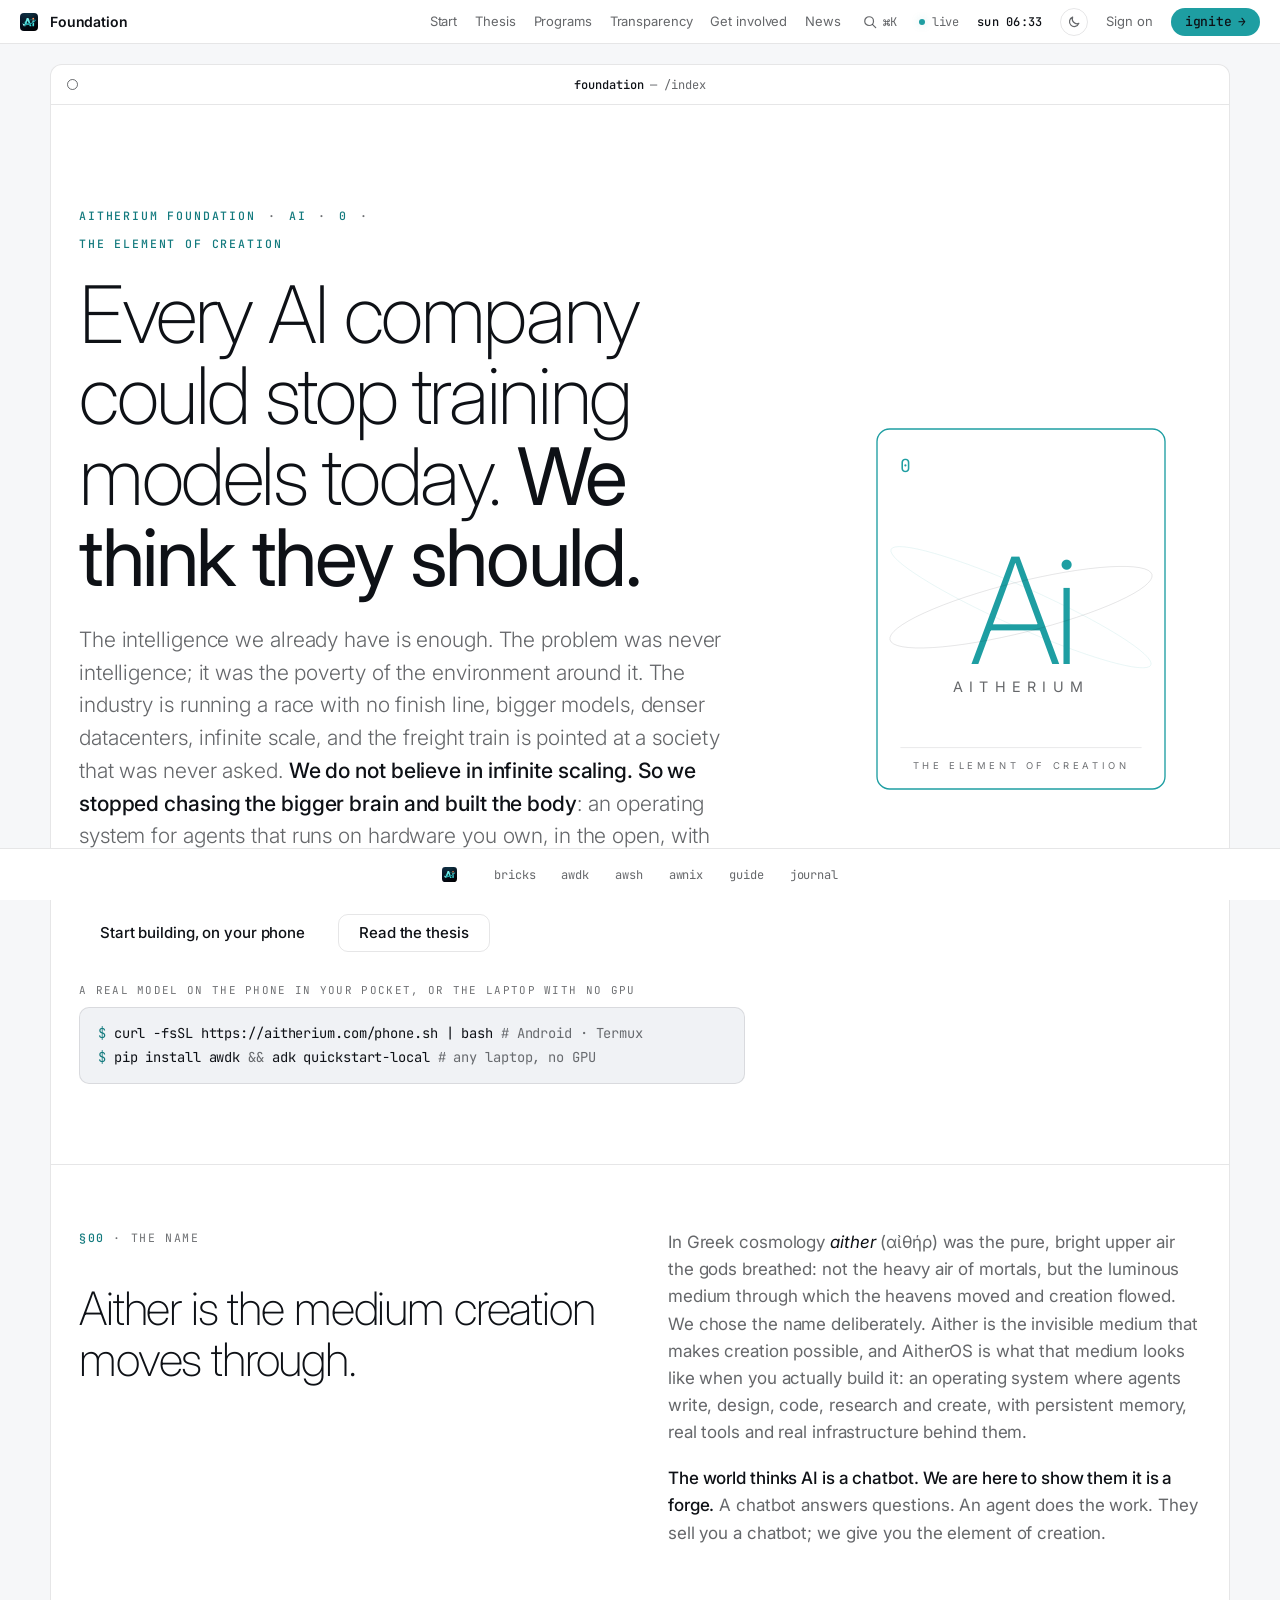
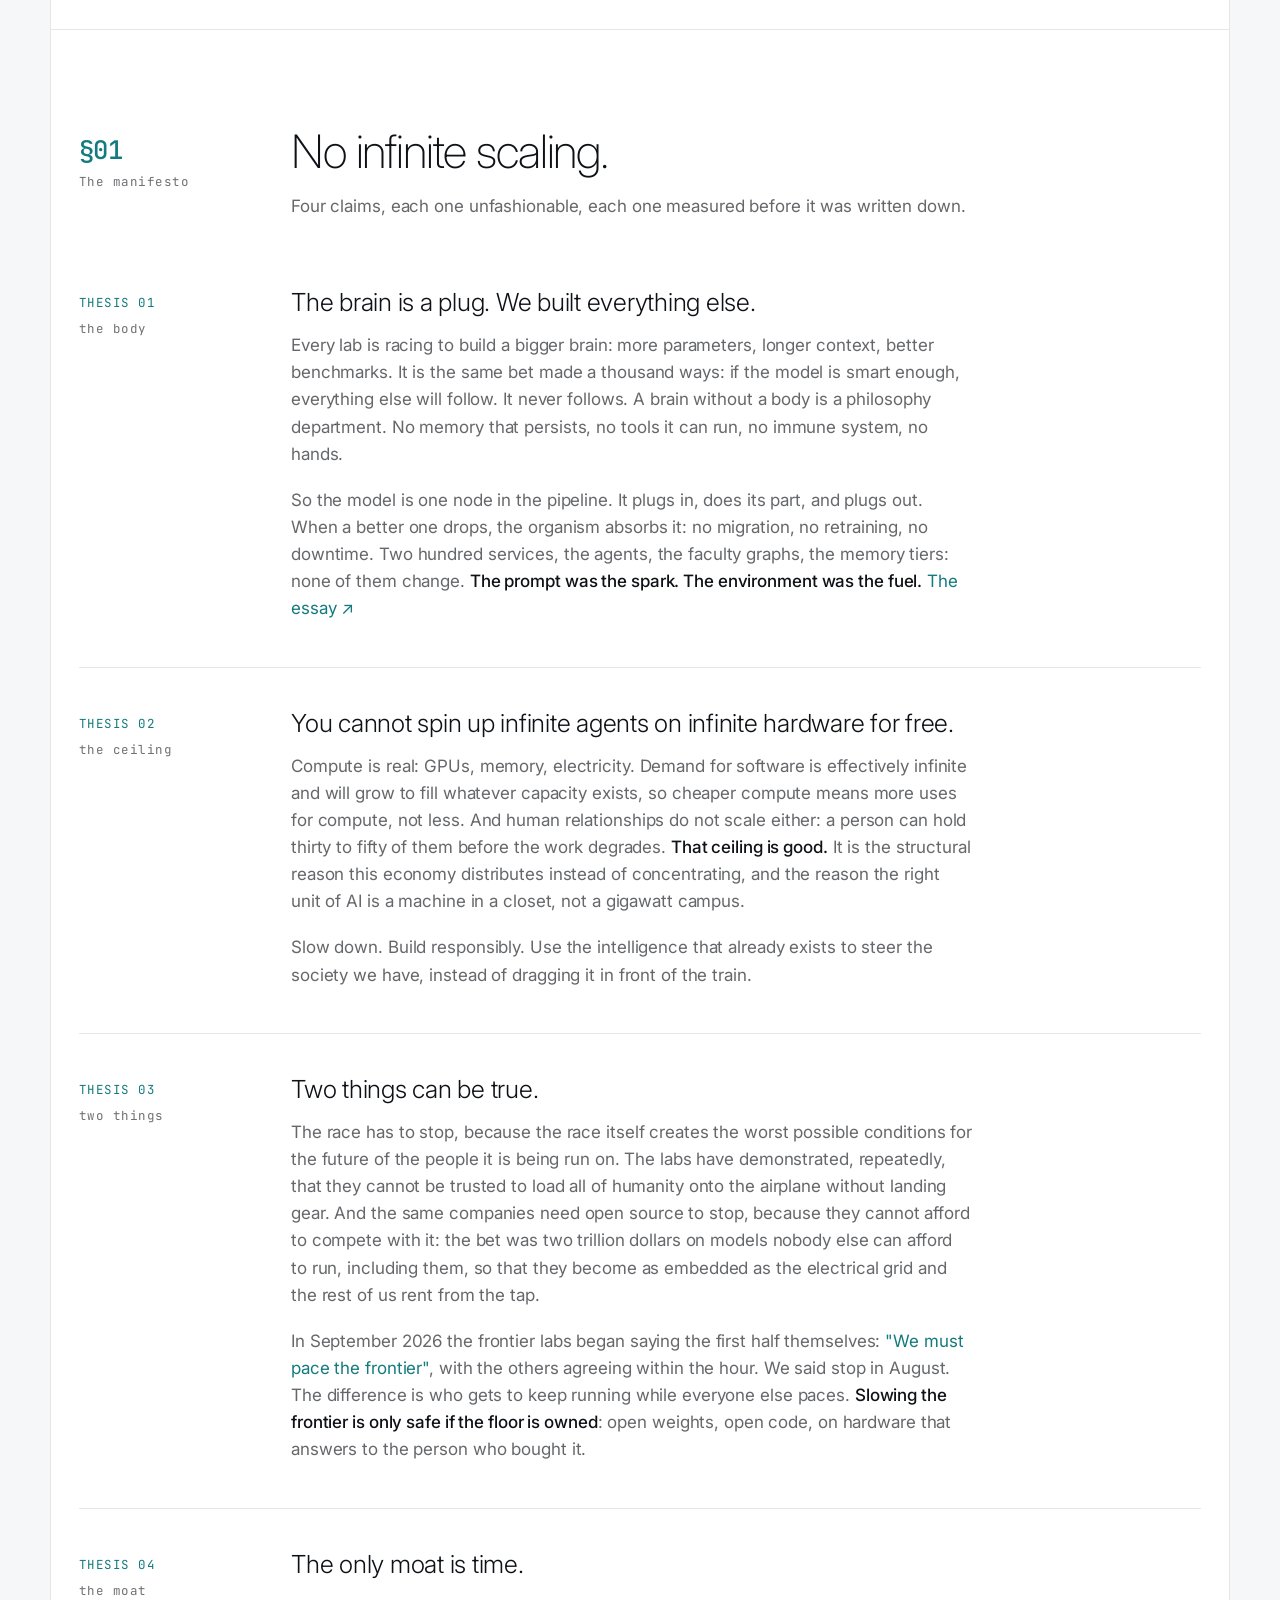
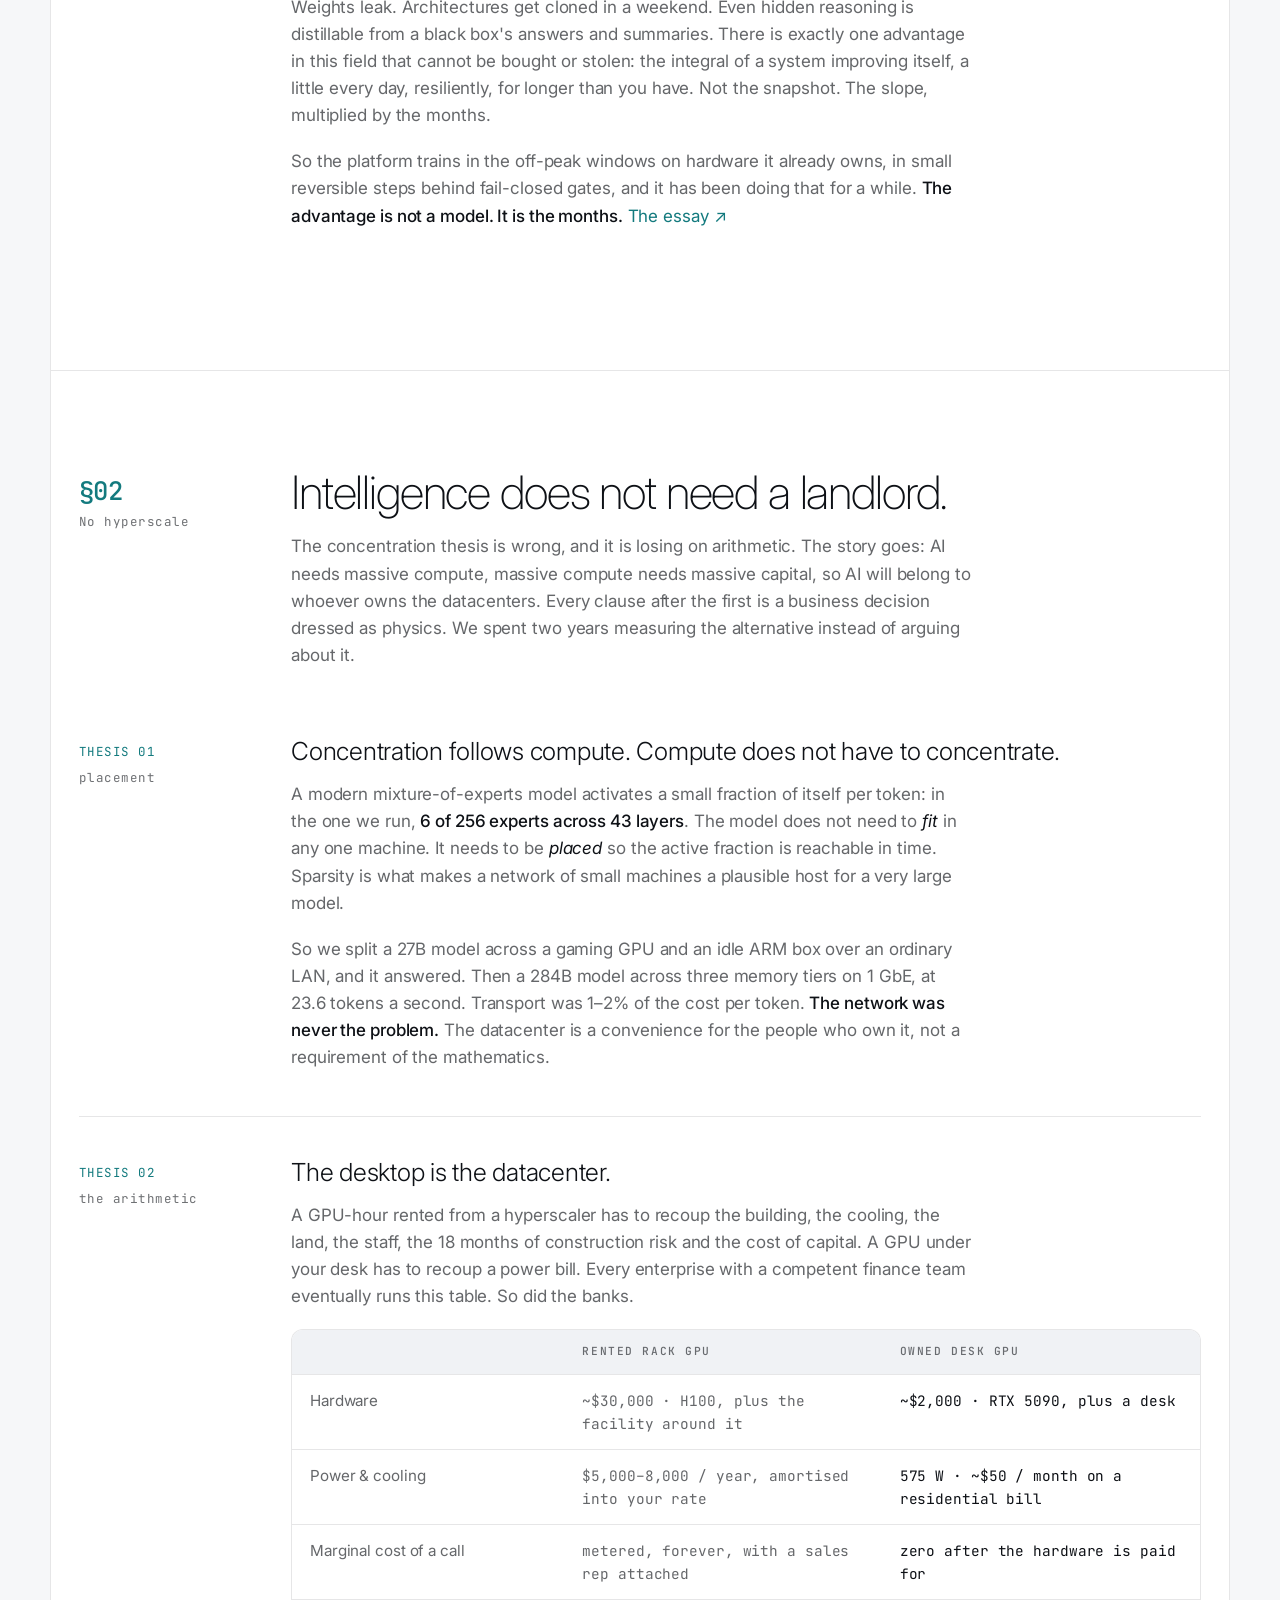
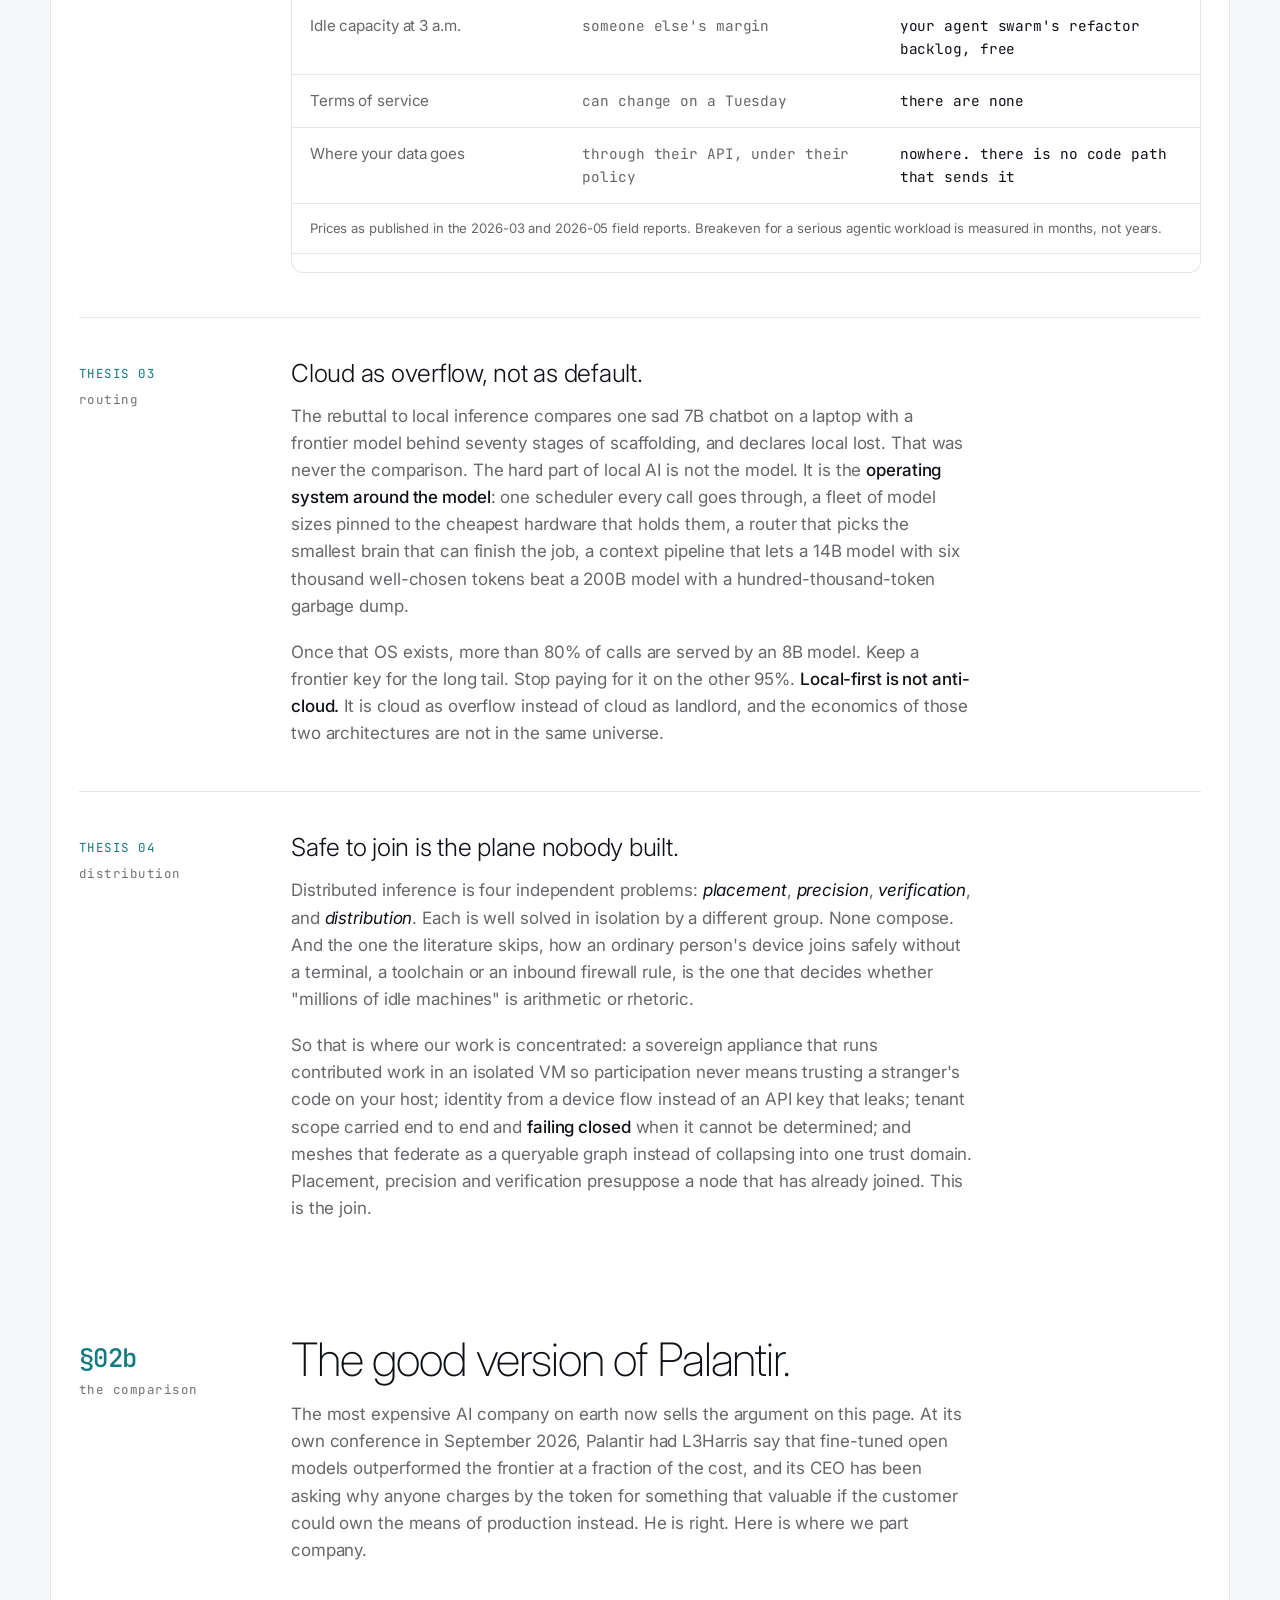
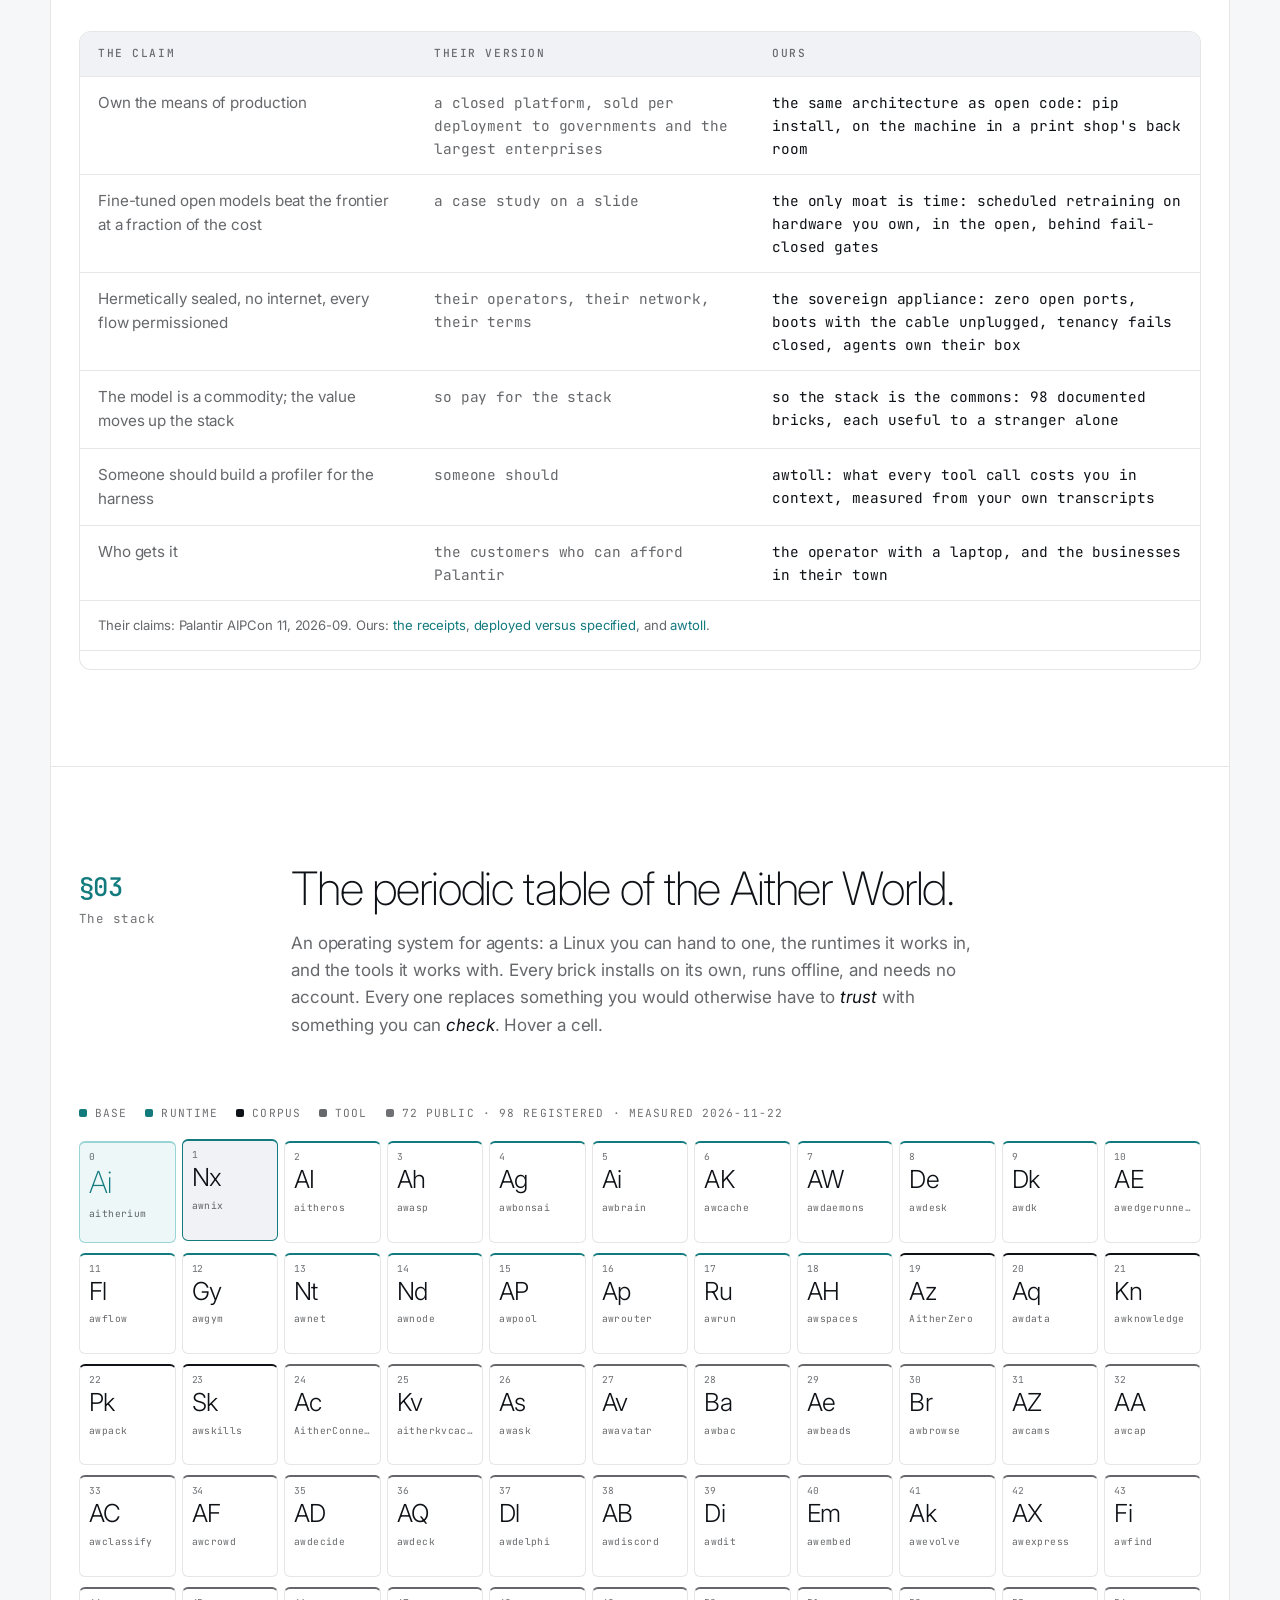
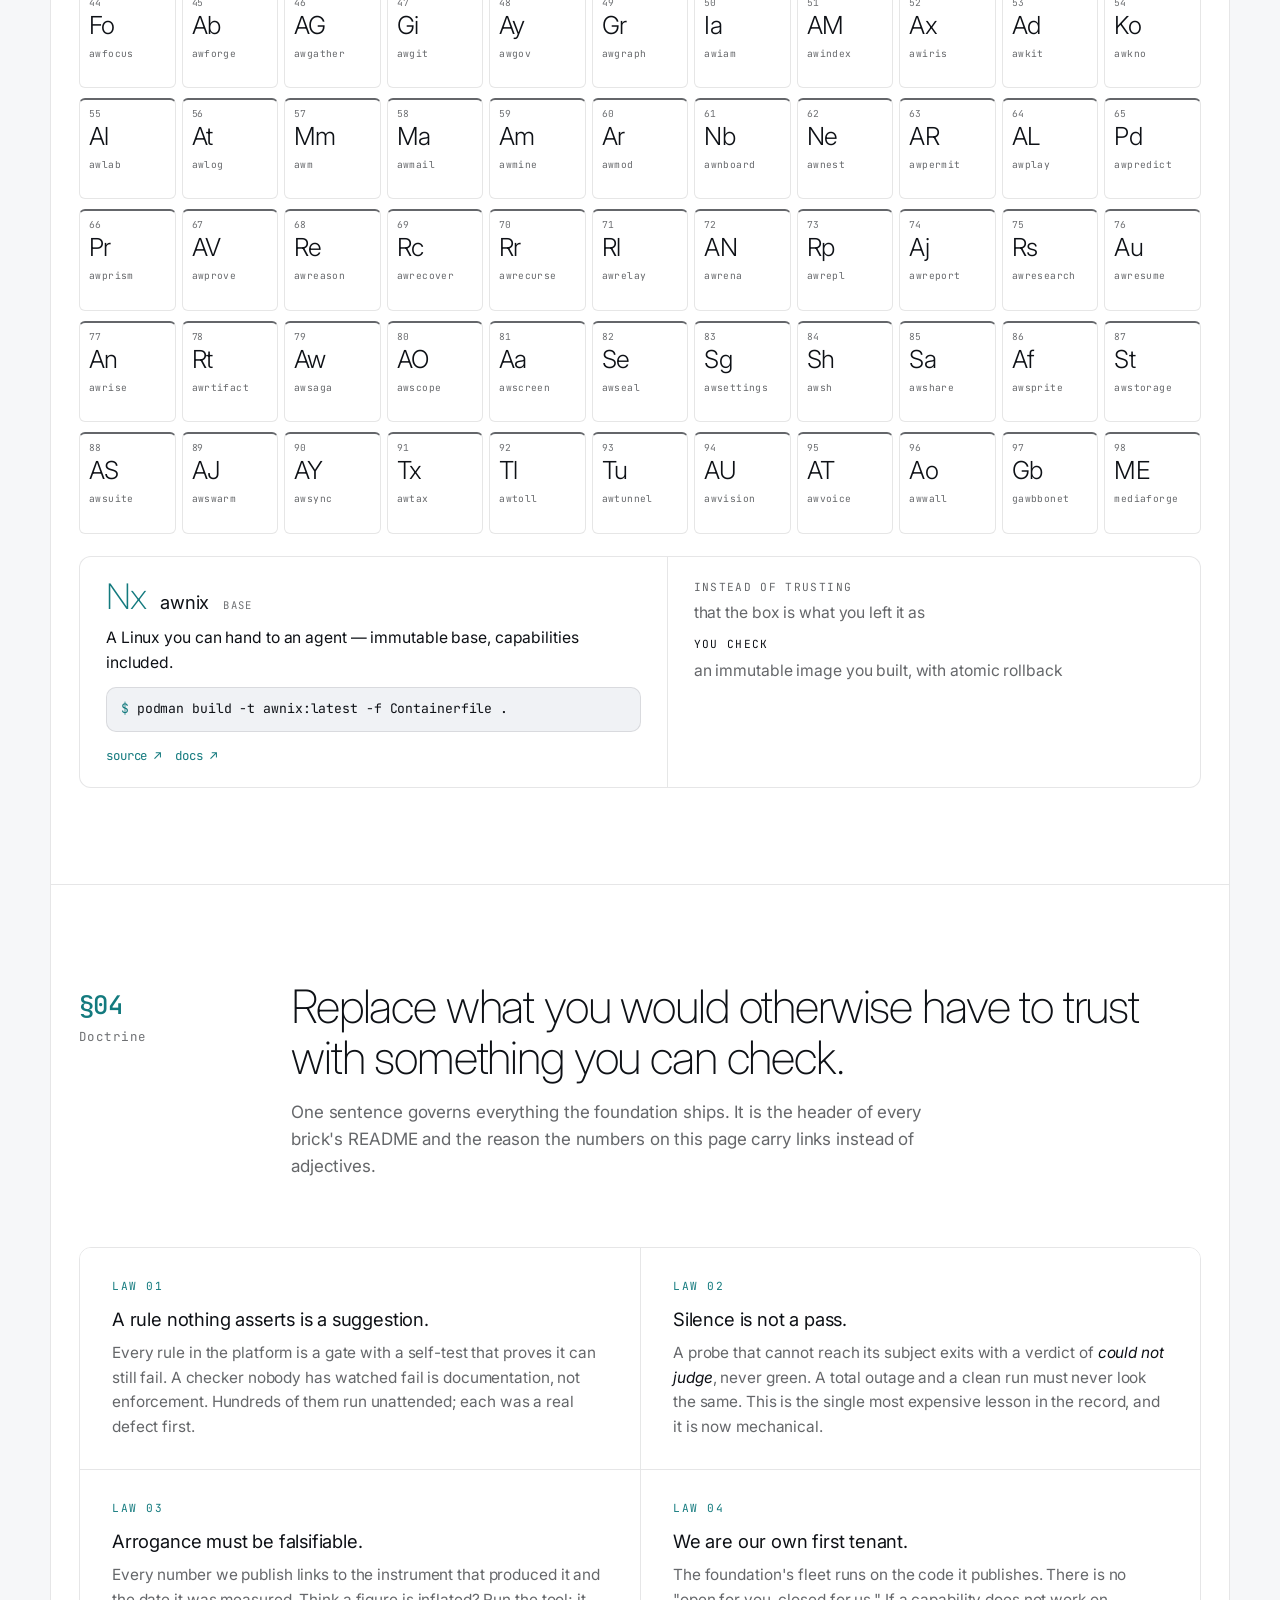
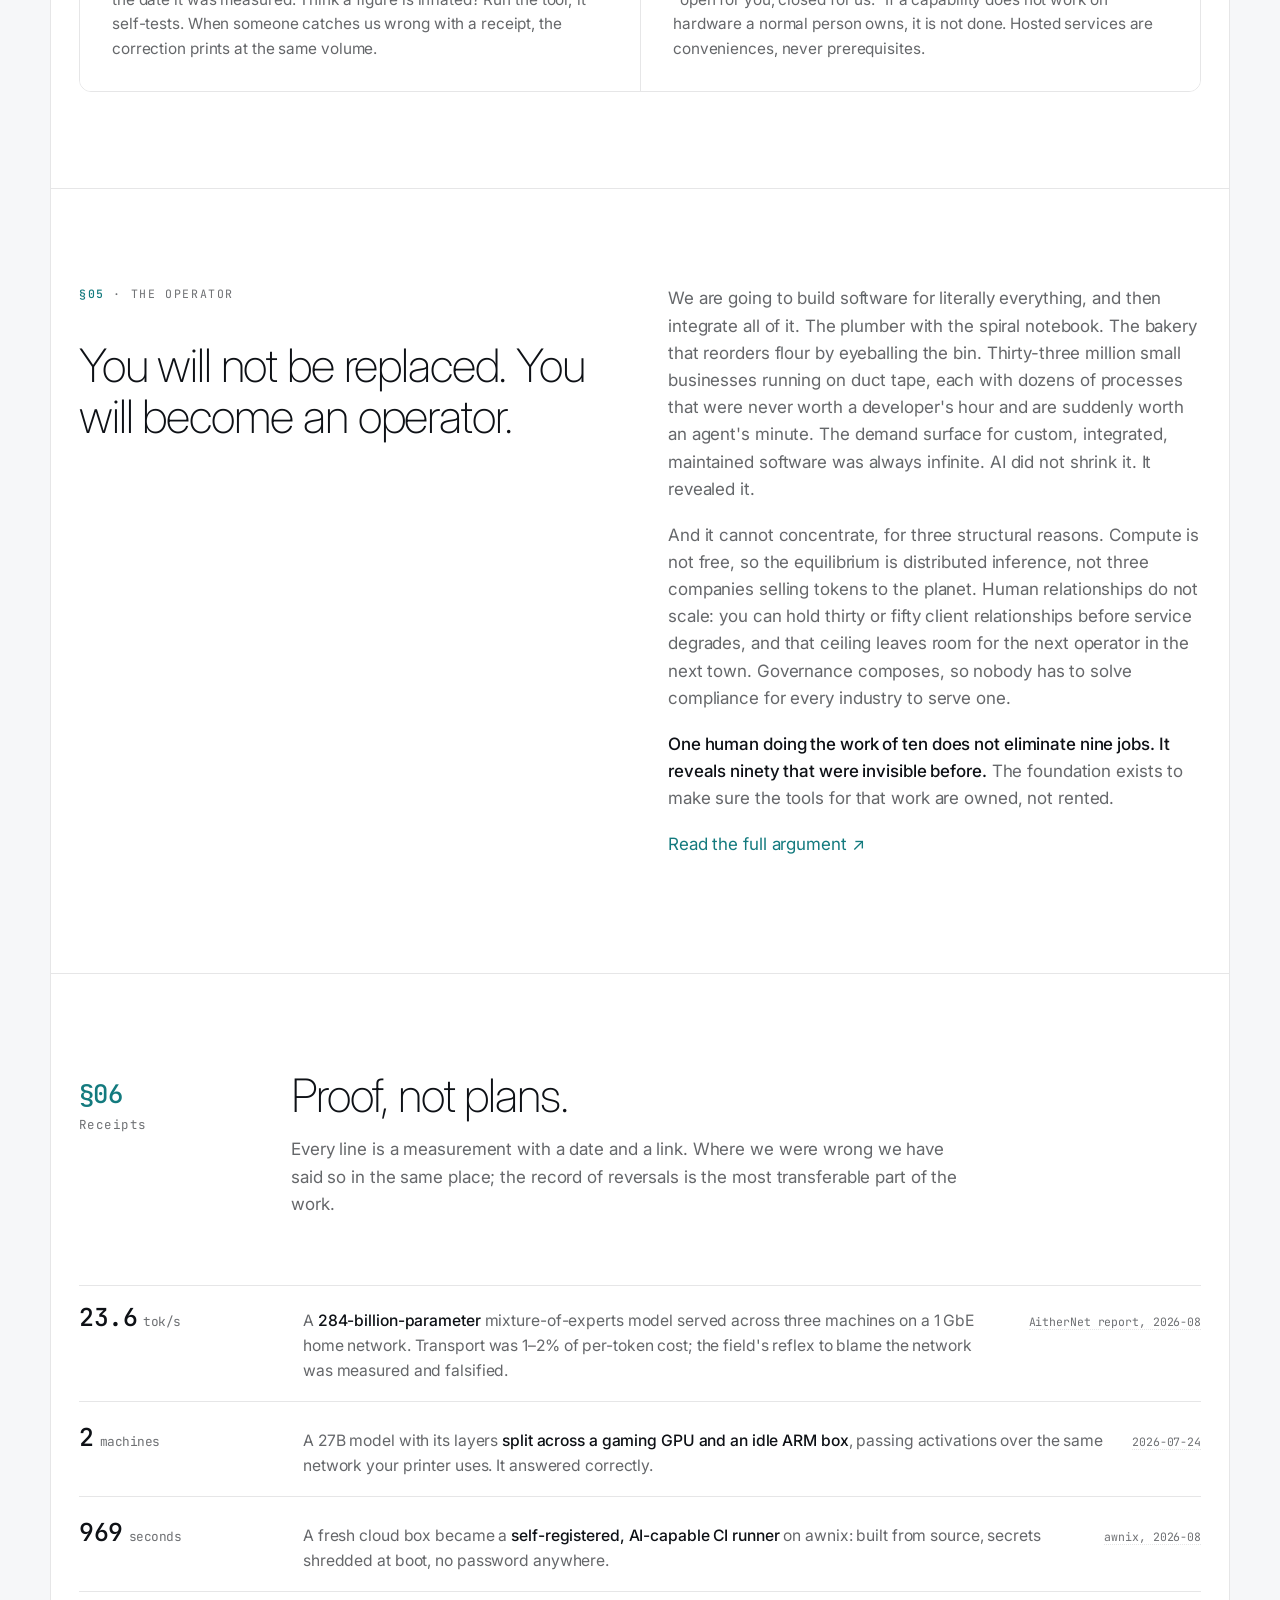
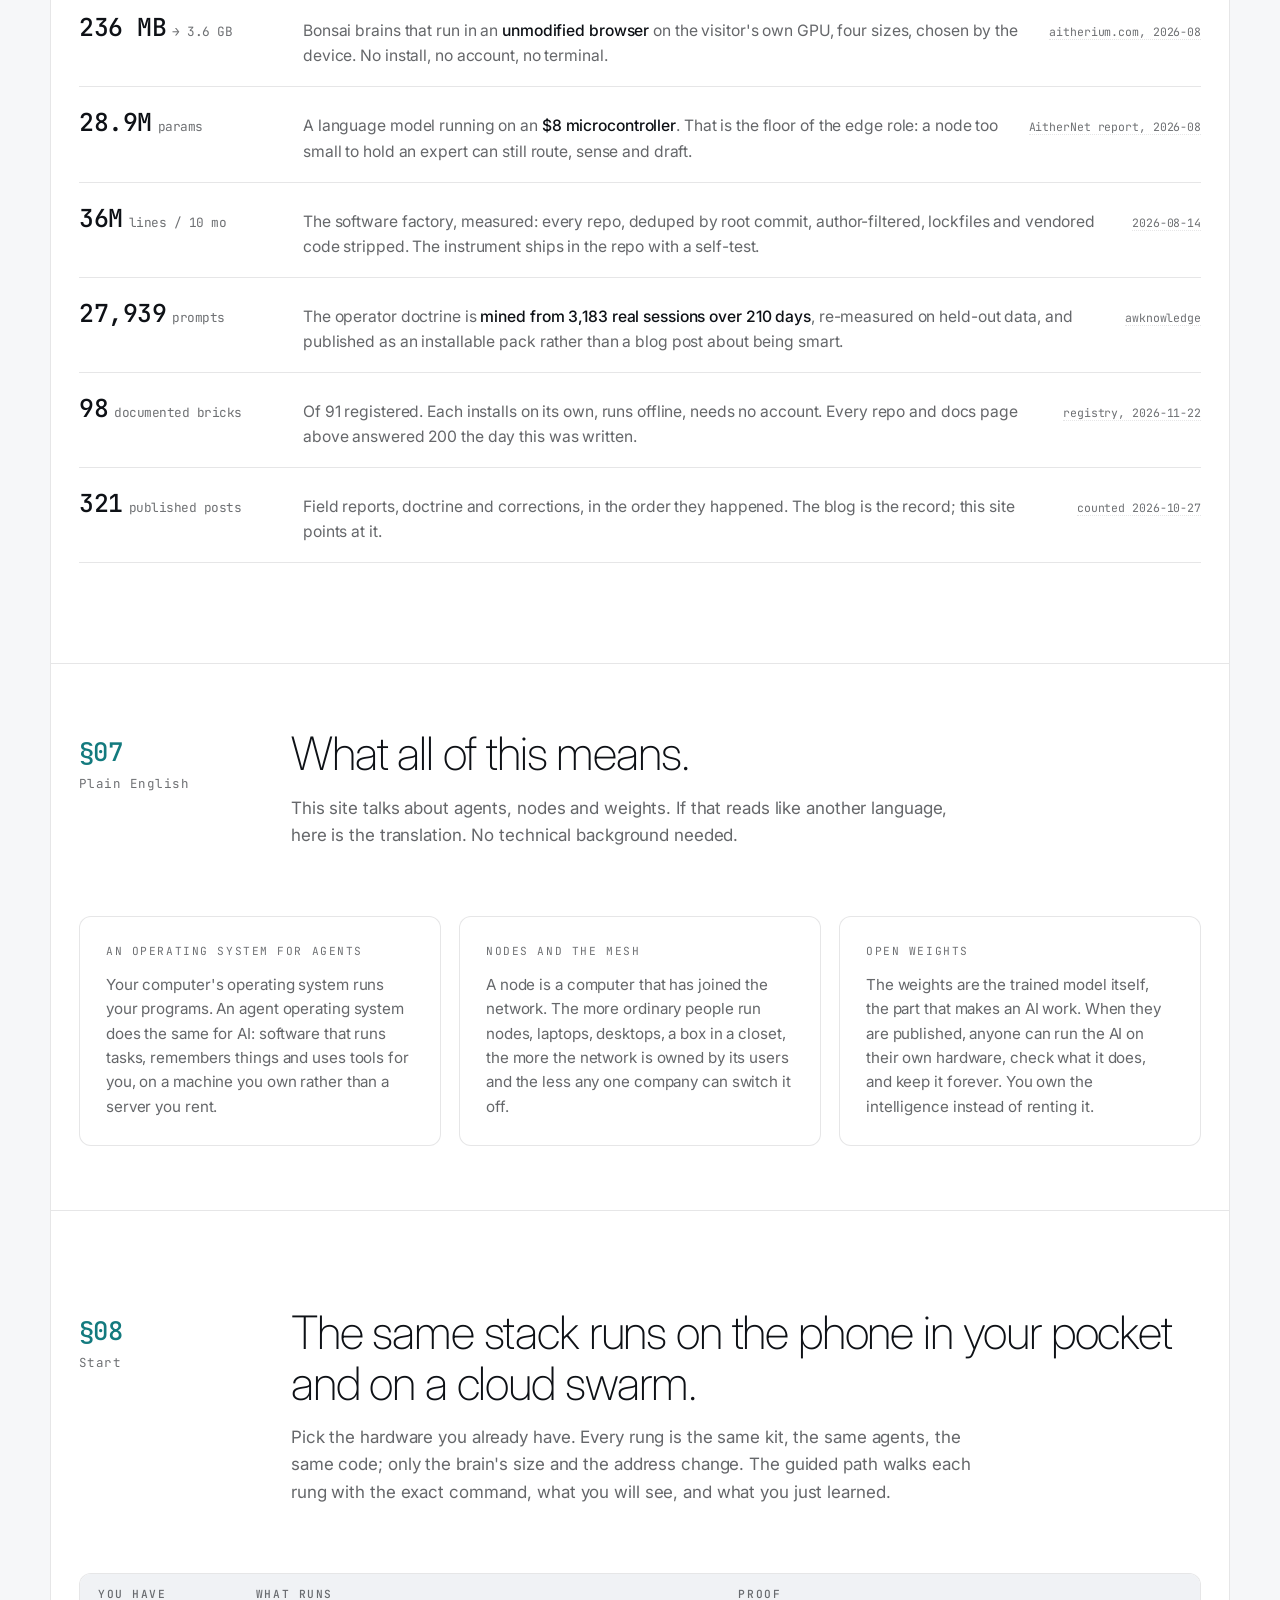
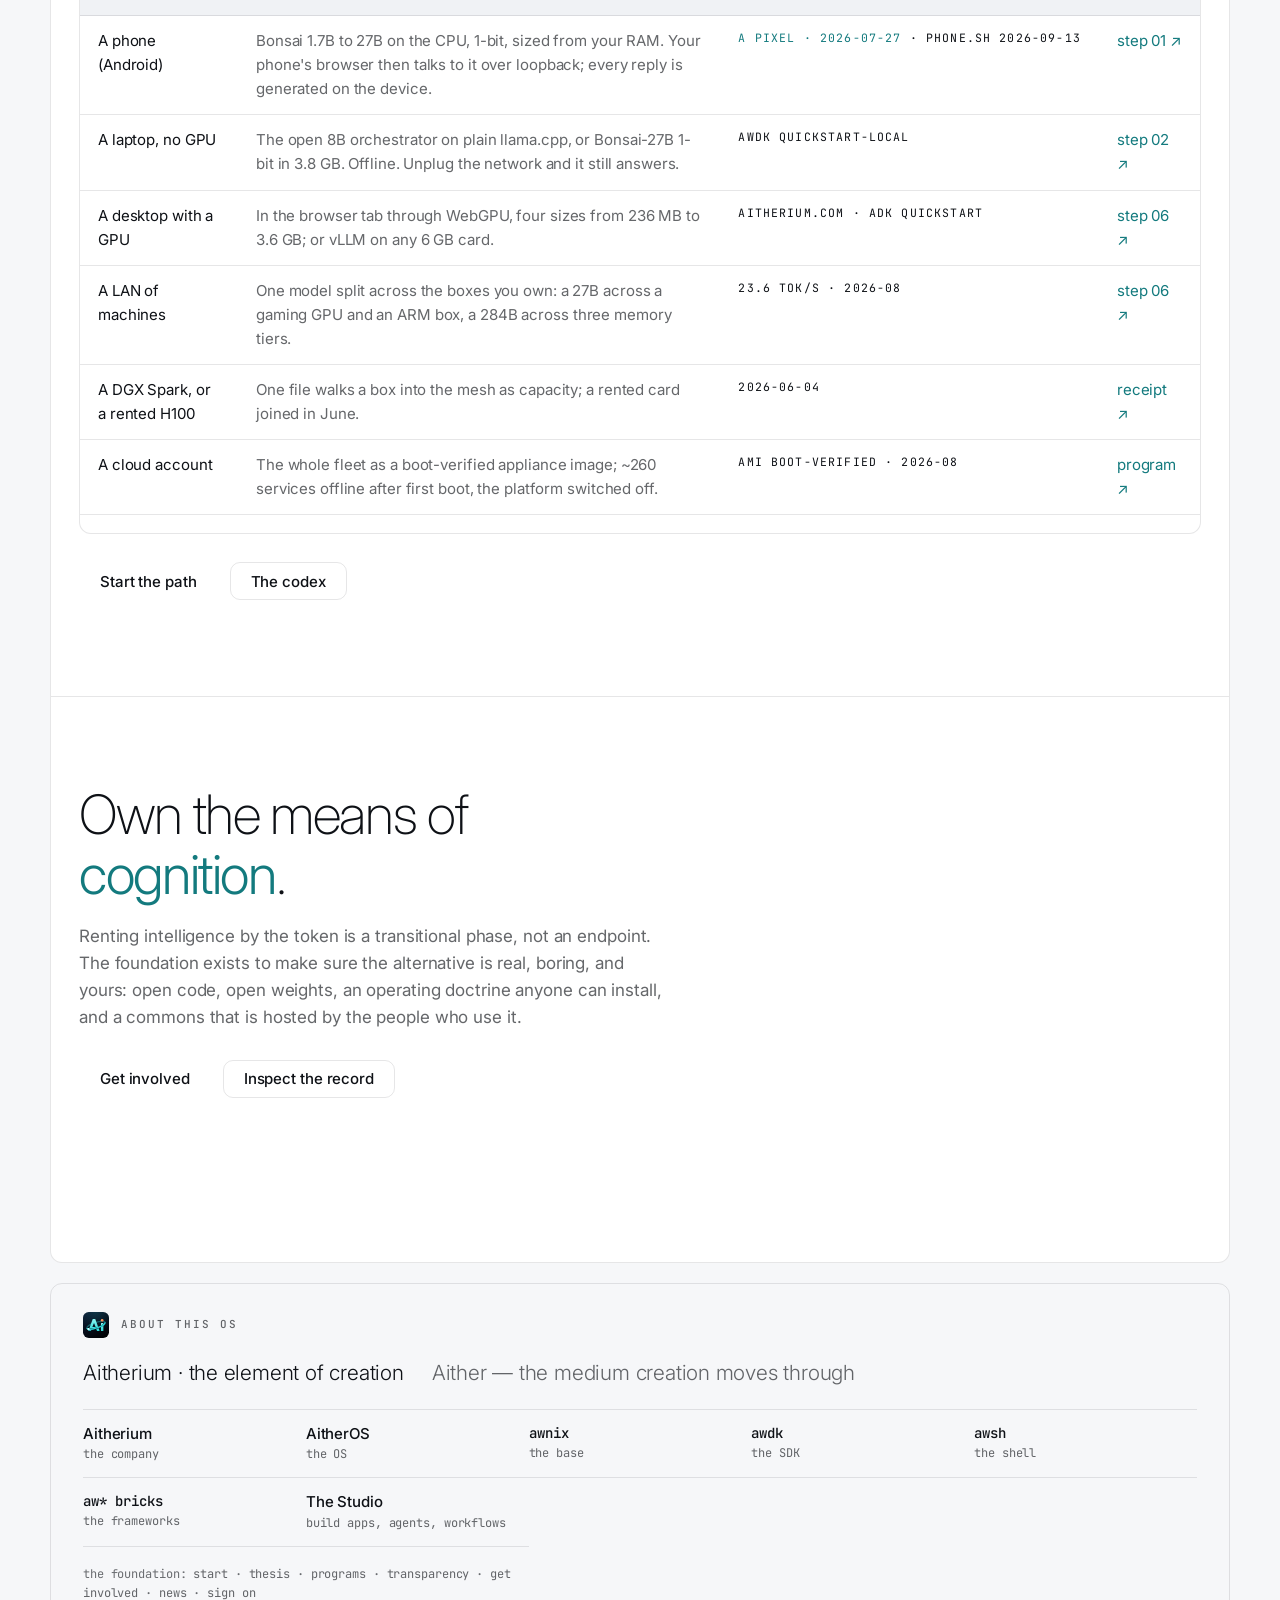
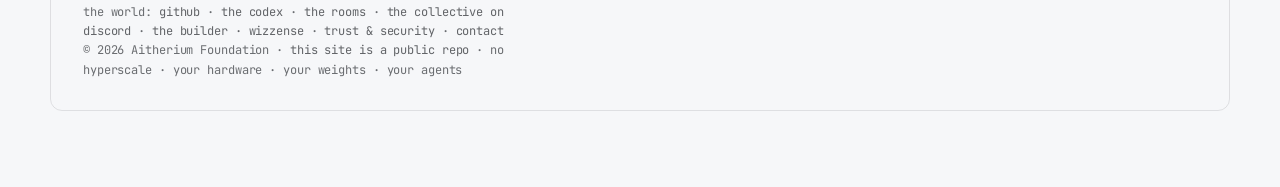
==== commit 39836205: "site: restamp the pages for the new accent stamp_assets.py insists a page name the exact asset versi" ====
--- a/index.html
+++ b/index.html
@@ -20,8 +20,8 @@
   <link rel="stylesheet" href="https://fonts.googleapis.com/css2?family=Inter:wght@200;300;400;500;600&family=JetBrains+Mono:wght@400;500&display=swap">
   <link rel="stylesheet" href="kit/tokens.css">
   <link rel="stylesheet" href="kit/frame.css">
-  <link rel="stylesheet" href="theme.css?v=1bf7fd3ec7">
-  <link rel="stylesheet" href="styles.css?v=7995557e1b">
+  <link rel="stylesheet" href="theme.css?v=5807a91701">
+  <link rel="stylesheet" href="styles.css?v=0b318f308f">
   <script>(function(){var d=document.documentElement,t;try{t=localStorage.getItem('aitherium-theme')}catch(e){}
   d.setAttribute('data-theme',t==='dark'?'dark':'light');
   var m=document.createElement('meta');m.name='theme-color';
--- a/kit/tokens.css
+++ b/kit/tokens.css
@@ -17,9 +17,9 @@
   --fk-faint:rgba(237,239,245,.35);
   --fk-hairline:rgba(255,255,255,.08);
   --fk-raise:rgba(255,255,255,.025);
-  --fk-accent:#B0DAFF;
-  --fk-accent-glow:rgba(176,218,255,.35);
-  --fk-accent-wash:rgba(176,218,255,.08);
+  --fk-accent:#00E5FF;
+  --fk-accent-glow:rgba(0,229,255,.35);
+  --fk-accent-wash:rgba(0,229,255,.08);
 
   /* type */
   --fk-sans:'Inter',system-ui,-apple-system,'Segoe UI',Roboto,sans-serif;
@@ -45,10 +45,10 @@
   --tx-muted:var(--fk-faint);
   --border:var(--fk-hairline);
   --accent:var(--fk-accent);
-  --accent-a04:rgba(94,201,204,.04);
-  --accent-a10:rgba(94,201,204,.10);
-  --accent-a30:rgba(94,201,204,.30);
-  --accent-a50:rgba(94,201,204,.50);
+  --accent-a04:rgba(0,229,255,.04);
+  --accent-a10:rgba(0,229,255,.10);
+  --accent-a30:rgba(0,229,255,.30);
+  --accent-a50:rgba(0,229,255,.50);
   --accent-glow:var(--fk-accent-glow);
   --cyan:var(--fk-accent);
   --ink:var(--fk-ink);
--- a/kit/frame.css
+++ b/kit/frame.css
@@ -10,7 +10,7 @@
 html{-webkit-text-size-adjust:100%;color-scheme:dark;background:var(--fk-bg)}
 body{margin:0;background:var(--fk-bg);color:var(--fk-ink);font:400 15px/1.65 var(--fk-sans);
   letter-spacing:-.006em;-webkit-font-smoothing:antialiased}
-::selection{background:rgba(94,201,204,.28);color:var(--fk-ink)}
+::selection{background:rgba(0,229,255,.28);color:var(--fk-ink)}
 a{color:var(--fk-ink);text-decoration-color:var(--fk-faint);text-underline-offset:3px}
 a:hover{color:var(--fk-accent)}
 :focus-visible{outline:1px solid var(--fk-accent);outline-offset:2px;border-radius:4px}
--- a/theme.css
+++ b/theme.css
@@ -9,15 +9,10 @@
    here: kit/tokens.css stays vendored verbatim and is overridden, not edited.
    Loaded after kit/frame.css and before styles.css.
 
-   Palette: the logo — sky blue (#B0DAFF), blush (#F9C6DD), a lavender blend
-   (#D9C8F0) and a slate-navy wordmark (#384060). The canonical values live in
-   AitherOS-Fresh/.ELEMENT/web/aitherium.css; this file is a consumer pinned by
-   AitherOS/dev/tools/check_brand_palette.py.
-
-   Contrast (WCAG 2.x): LIGHT accent #2F6FA8 is 5.3:1 on white and 4.95:1 on the
-   ground, so it is safe as text and as a fill. The primary button uses the
-   sky→blush GRADIENT with slate-navy text (6.5–6.9:1 at every stop). DARK accent
-   #B0DAFF is 13.9:1 on #050507 as text, and 6.9:1 as a pastel fill under navy.
+   Contrast (WCAG 2.x, light): ink on surface 18.9:1 · dim on surface 4.62:1,
+   on ground 4.53:1 · accent-ink on surface 5.1:1, on ground 4.8:1 · ink on the
+   accent fill 5.8:1. The accent FILL (#1E9EA2) is 3.25:1 on white, so it is
+   used for fills, rules and marks; text in the accent uses --fk-accent-ink.
    ═══════════════════════════════════════════════════════════════════════════ */
 
 /* light — the default (also what a reader with JS off gets) */
@@ -31,16 +26,13 @@
   --fk-dim: rgba(14,17,22,.64);
   --fk-faint: rgba(14,17,22,.60);
   --fk-hairline: rgba(14,17,22,.10);
-  --fk-accent: #2F6FA8;                  /* fills, rules, the mark (5.3:1 on white) */
-  --fk-accent-ink: #2F6FA8;              /* the accent as TEXT (AA on white/ground) */
-  --fk-on-accent: #FFFFFF;               /* text on a solid accent fill */
-  --fk-accent-glow: rgba(47,111,168,.22);
-  --fk-accent-wash: rgba(47,111,168,.08);
-  --fk-accent-line: rgba(47,111,168,.40);
-  --fk-selection: rgba(176,218,255,.35);
-  /* the logo gradient, for primary fills; slate-navy text sits 6.5–6.9:1 on it */
-  --fk-gradient: linear-gradient(135deg,#B0DAFF 0%,#D9C8F0 50%,#F9C6DD 100%);
-  --fk-gradient-ink: #384060;
+  --fk-accent: #1E9EA2;                  /* fills, rules, the mark */
+  --fk-accent-ink: #137A7E;              /* the accent as TEXT */
+  --fk-on-accent: #0E1116;               /* text on an accent fill */
+  --fk-accent-glow: rgba(30,158,162,.22);
+  --fk-accent-wash: rgba(30,158,162,.08);
+  --fk-accent-line: rgba(30,158,162,.40);
+  --fk-selection: rgba(30,158,162,.22);
   --fk-scrim: rgba(14,17,22,.40);
   --fk-shadow: rgba(14,17,22,.18);
 }
@@ -55,15 +47,13 @@
   --fk-dim: rgba(237,239,245,.55);
   --fk-faint: rgba(237,239,245,.35);
   --fk-hairline: rgba(255,255,255,.08);
-  --fk-accent: #B0DAFF;                  /* logo sky — 13.9:1 as text on #050507 */
-  --fk-accent-ink: #B0DAFF;
-  --fk-on-accent: #384060;               /* slate navy on the pastel fill (6.9:1) */
-  --fk-accent-glow: rgba(176,218,255,.35);
-  --fk-accent-wash: rgba(176,218,255,.08);
-  --fk-accent-line: rgba(176,218,255,.35);
-  --fk-selection: rgba(176,218,255,.30);
-  --fk-gradient: linear-gradient(135deg,#B0DAFF 0%,#D9C8F0 50%,#F9C6DD 100%);
-  --fk-gradient-ink: #384060;
+  --fk-accent: #00E5FF;
+  --fk-accent-ink: #00E5FF;
+  --fk-on-accent: #050507;
+  --fk-accent-glow: rgba(0,229,255,.35);
+  --fk-accent-wash: rgba(0,229,255,.08);
+  --fk-accent-line: rgba(0,229,255,.35);
+  --fk-selection: rgba(0,229,255,.28);
   --fk-scrim: rgba(5,5,7,.86);
   --fk-shadow: rgba(0,0,0,.6);
 }
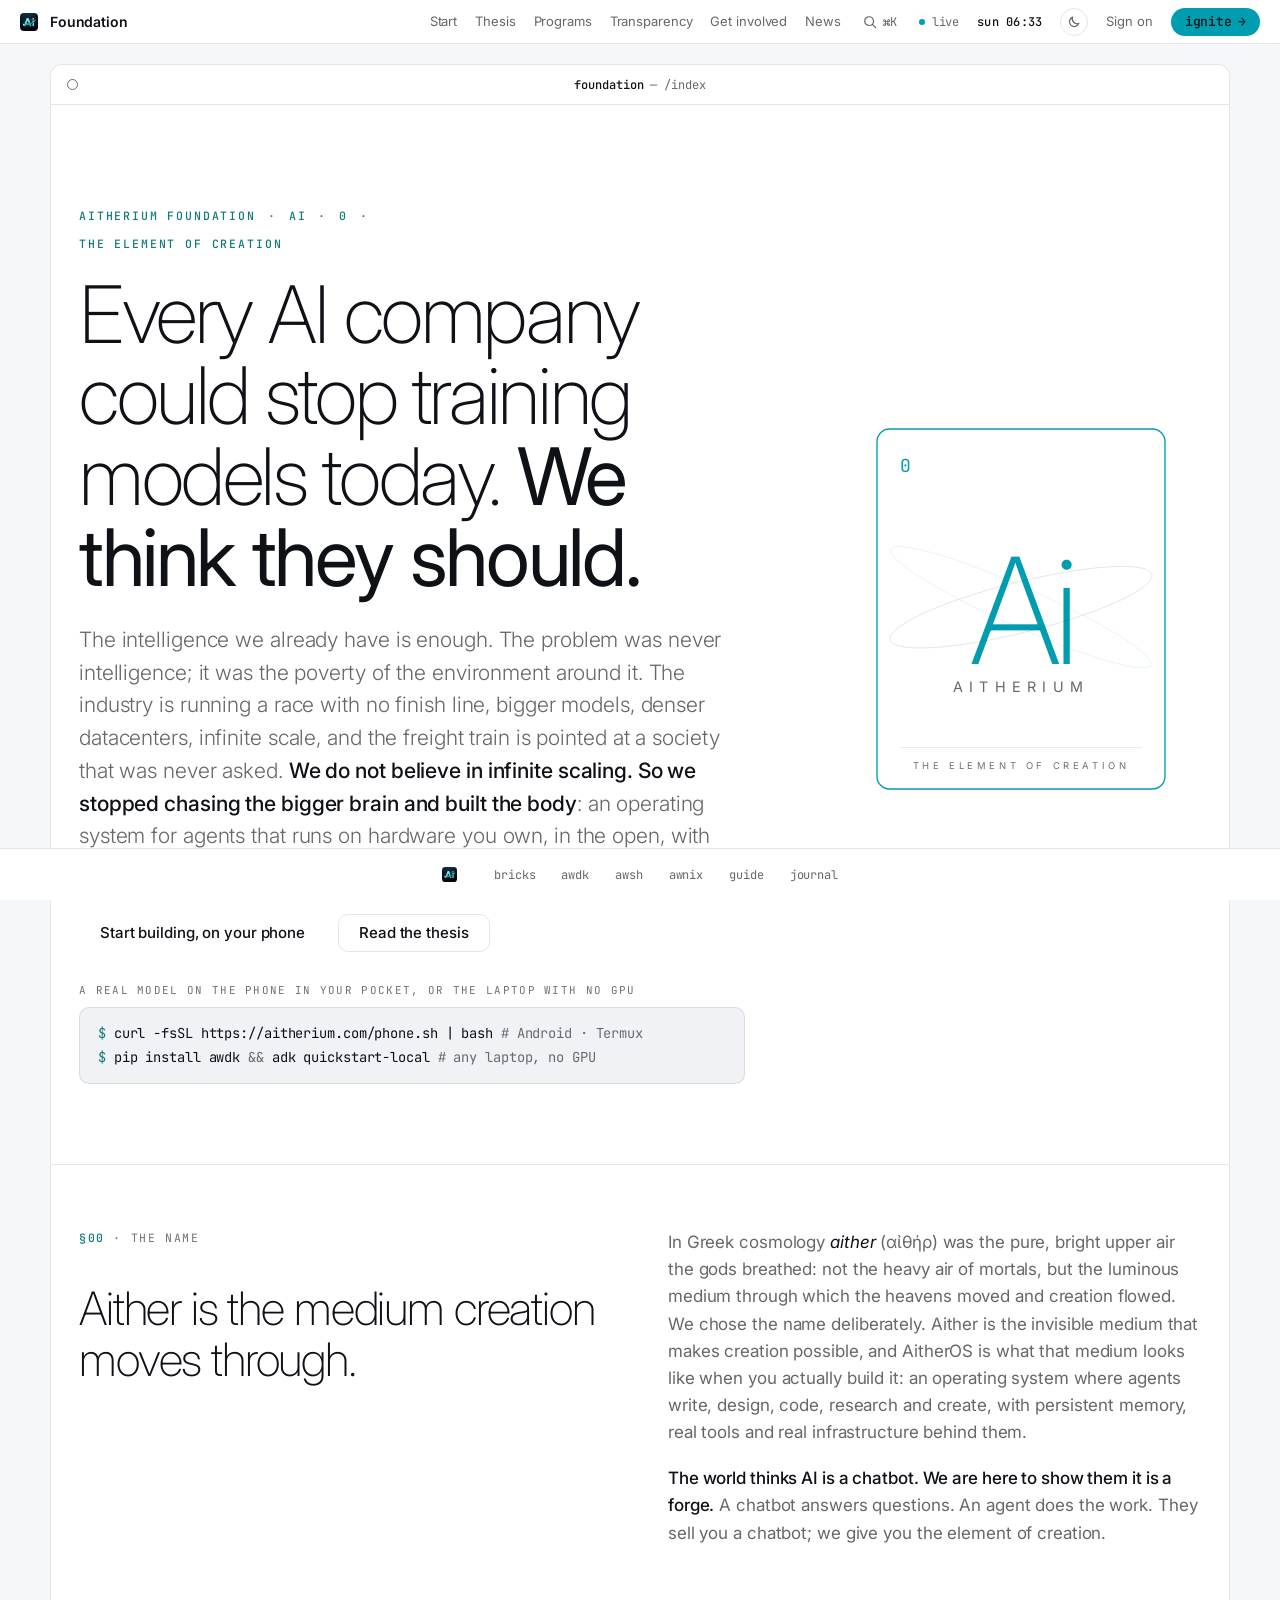
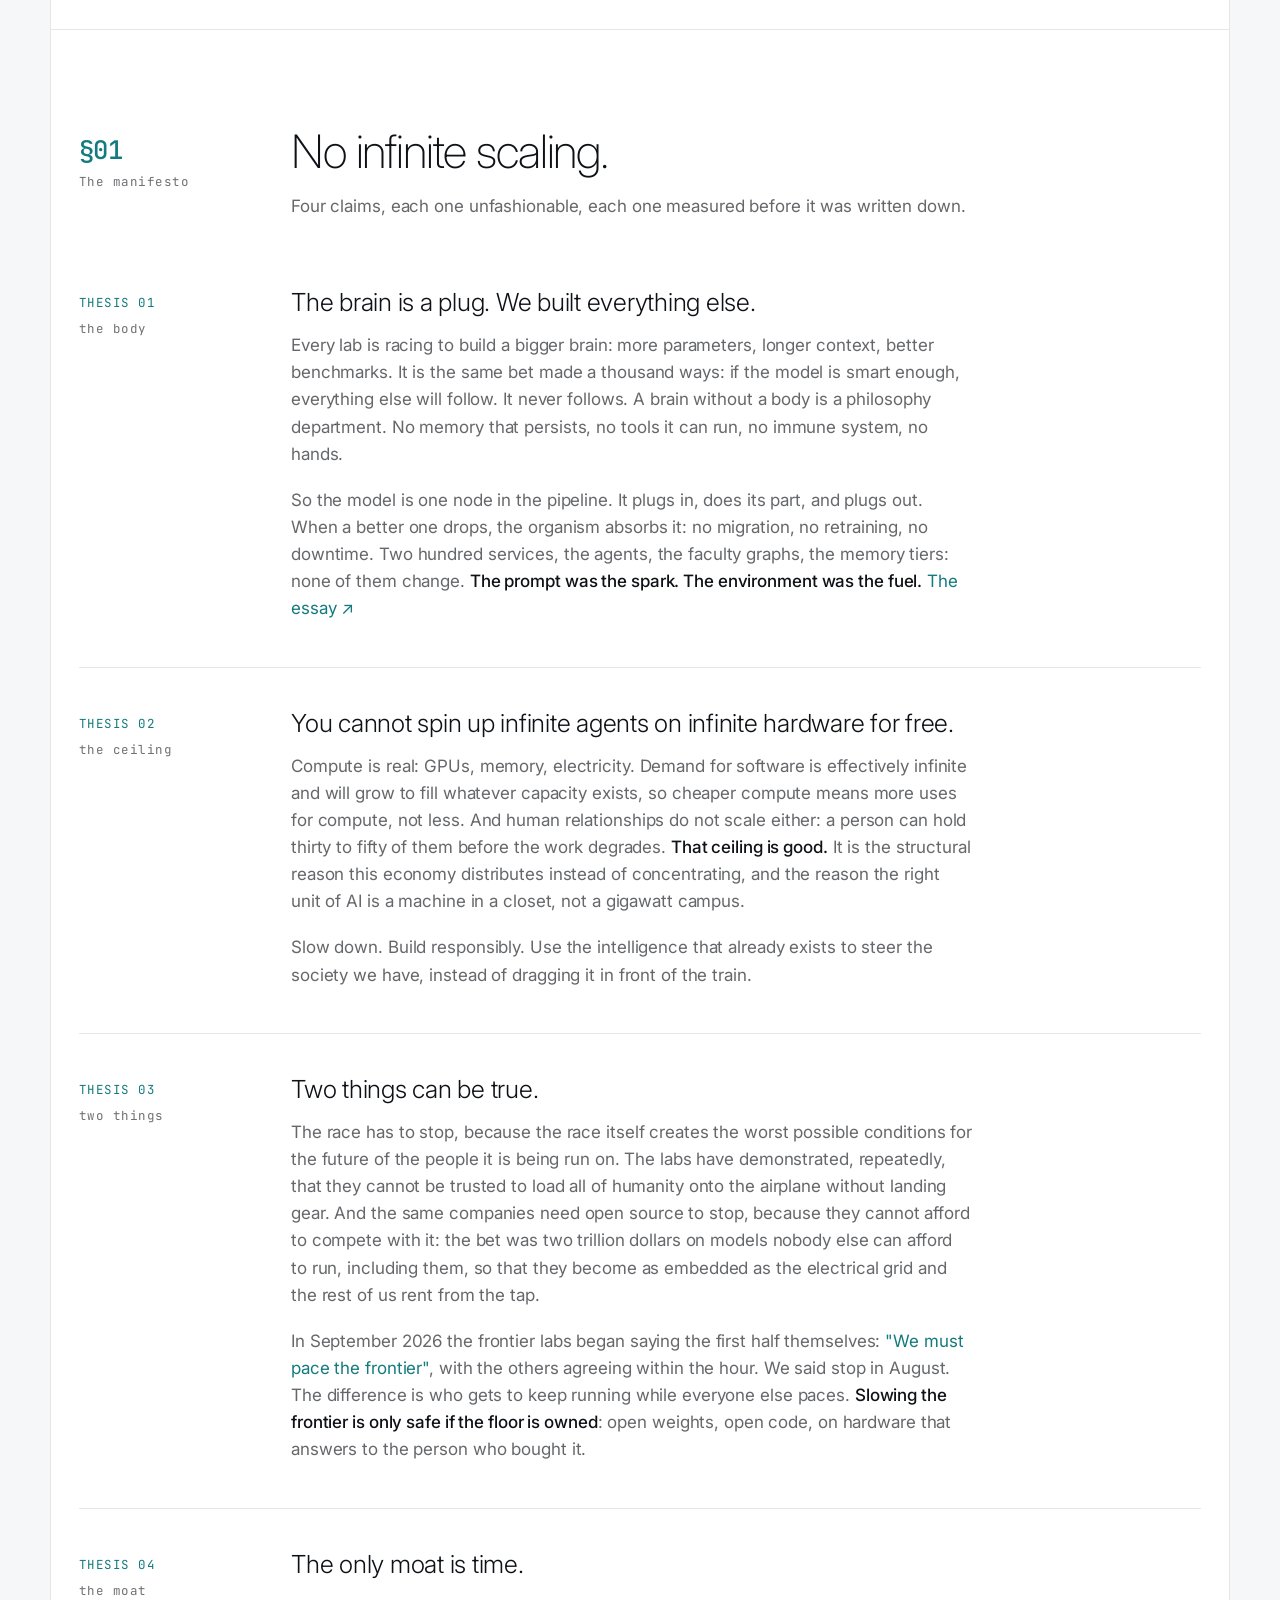
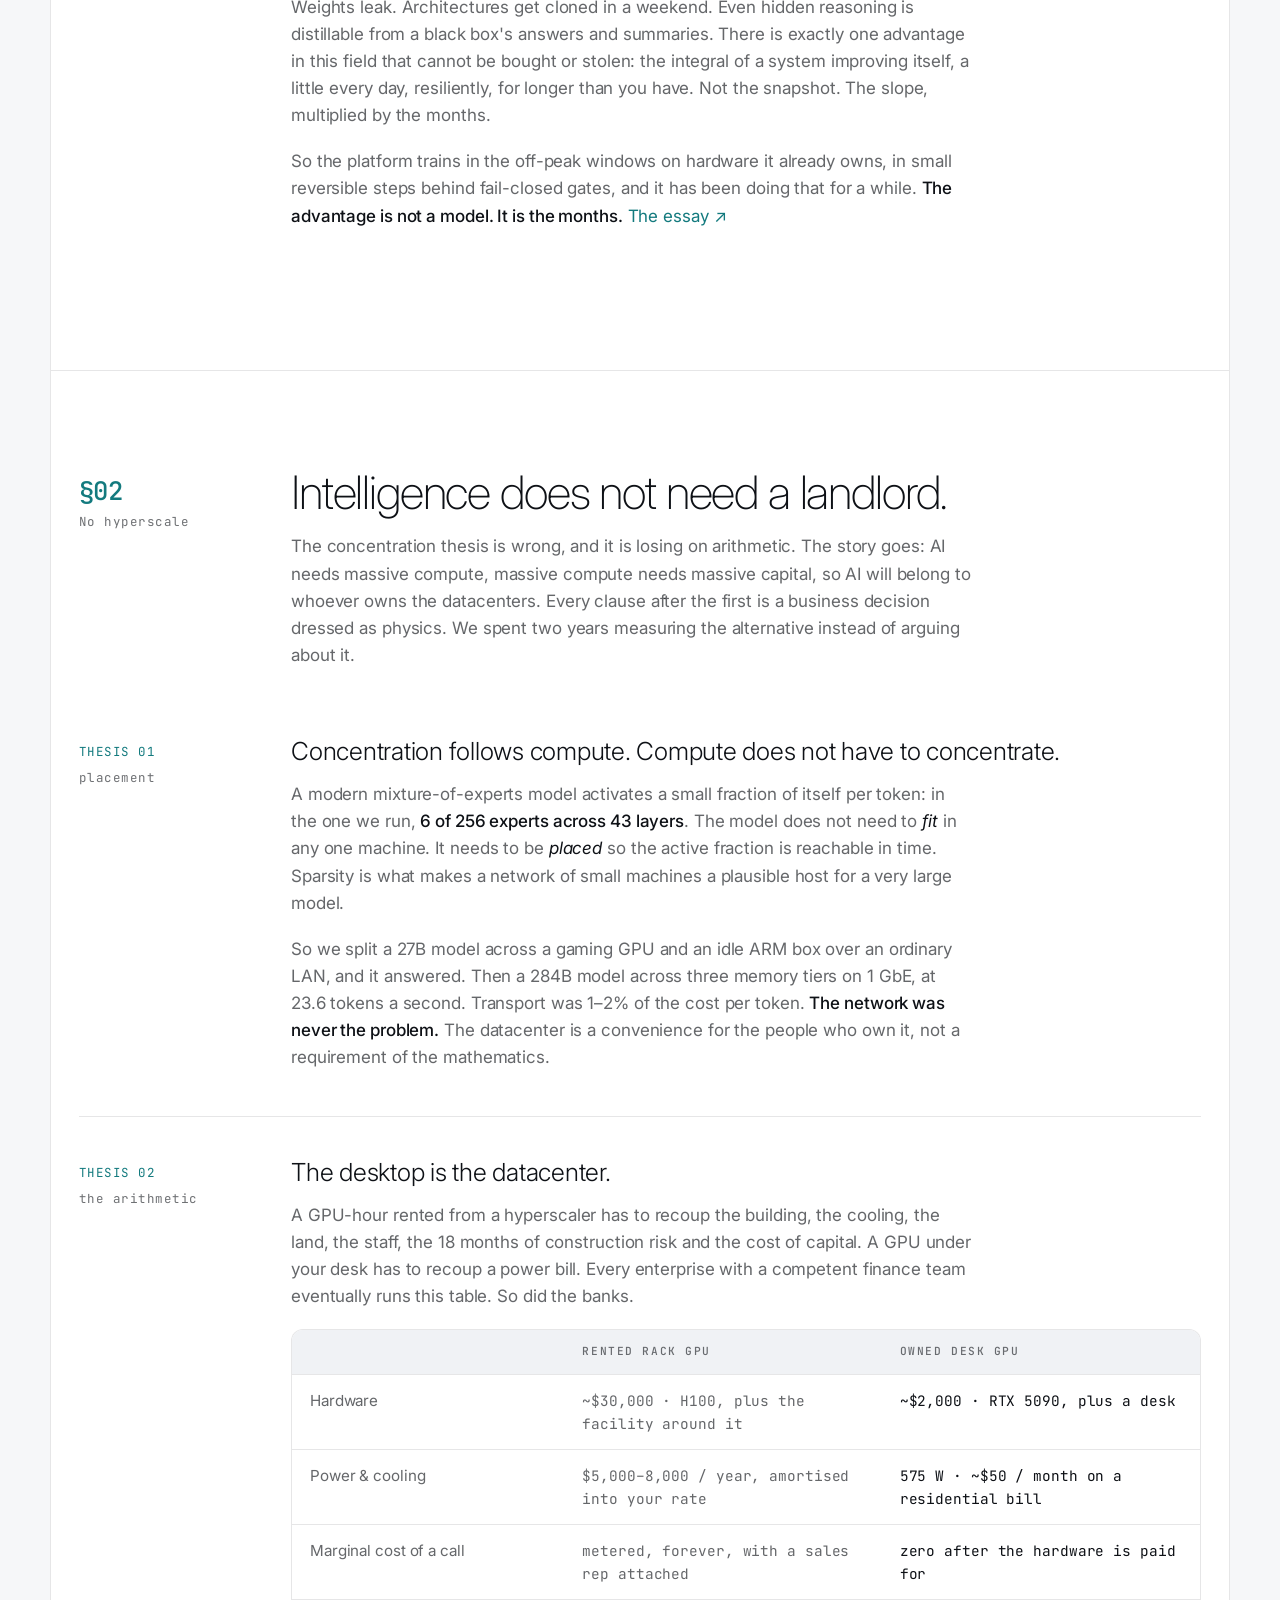
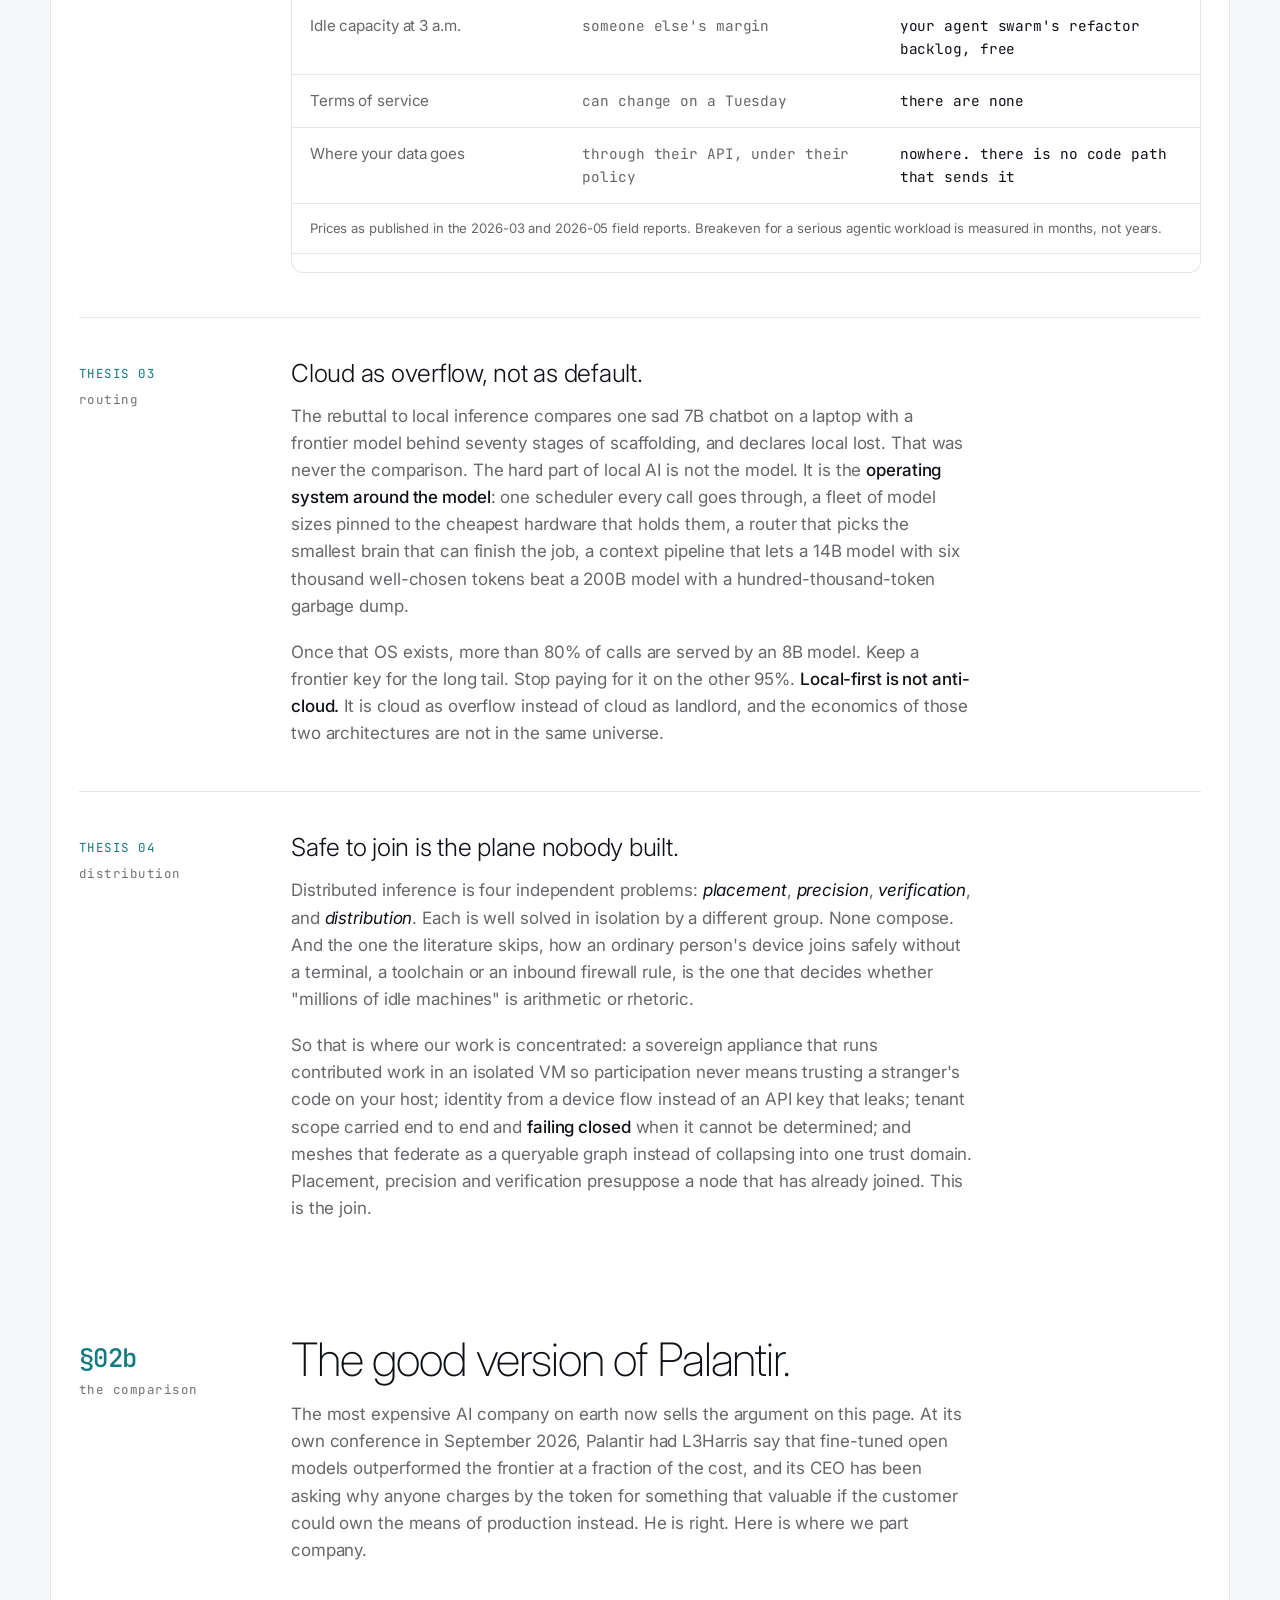
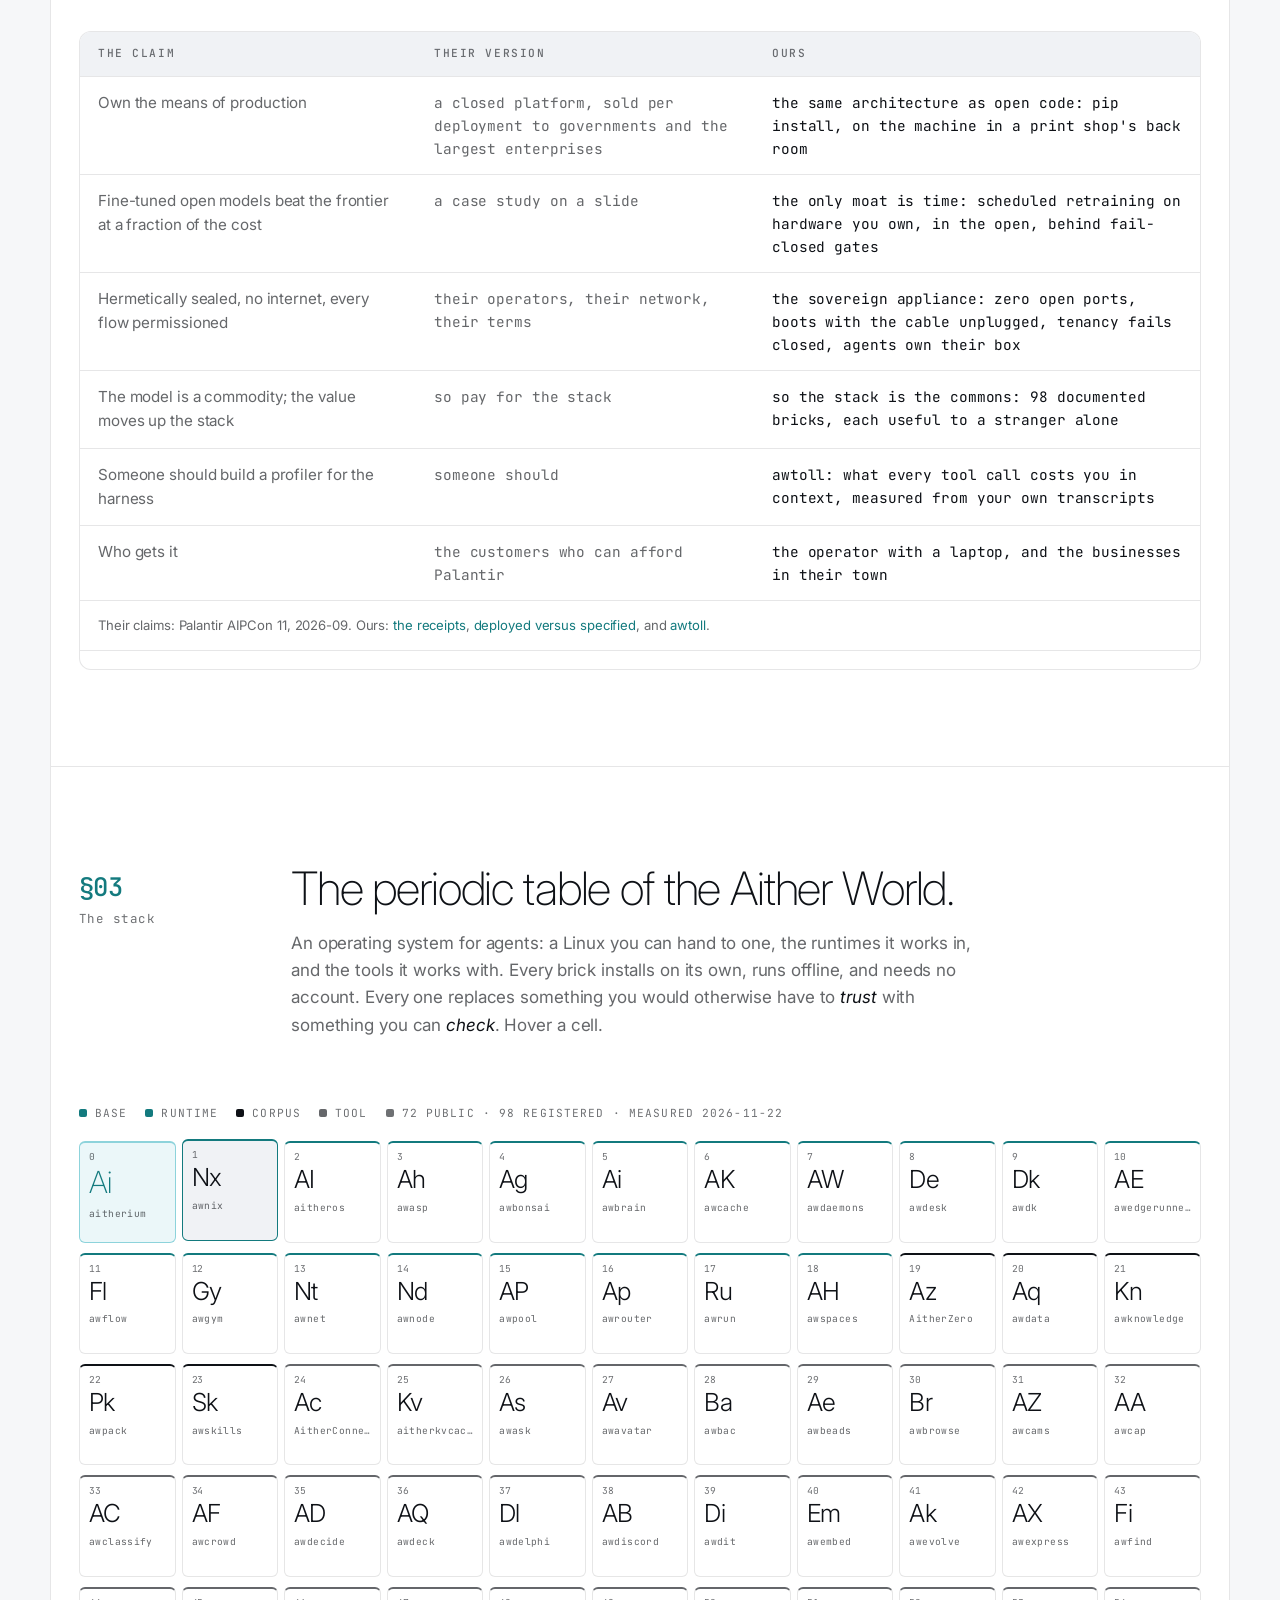
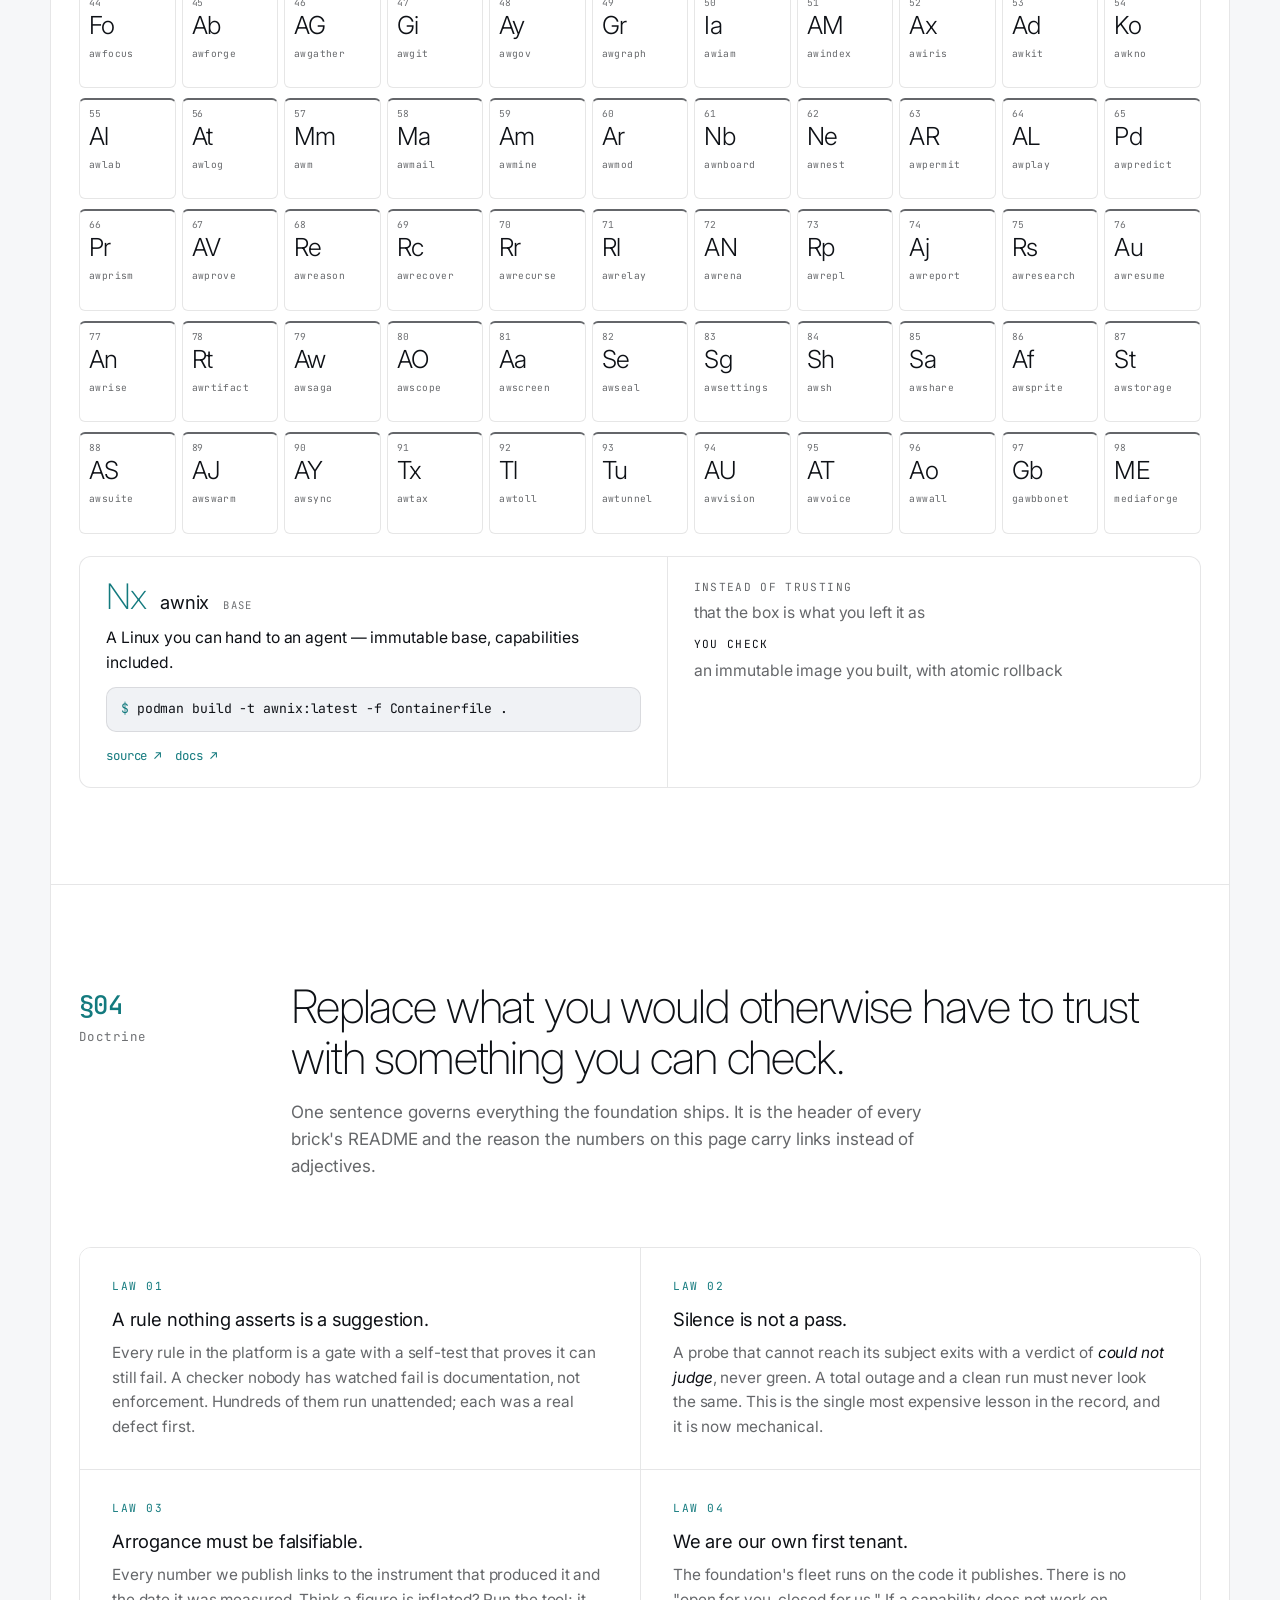
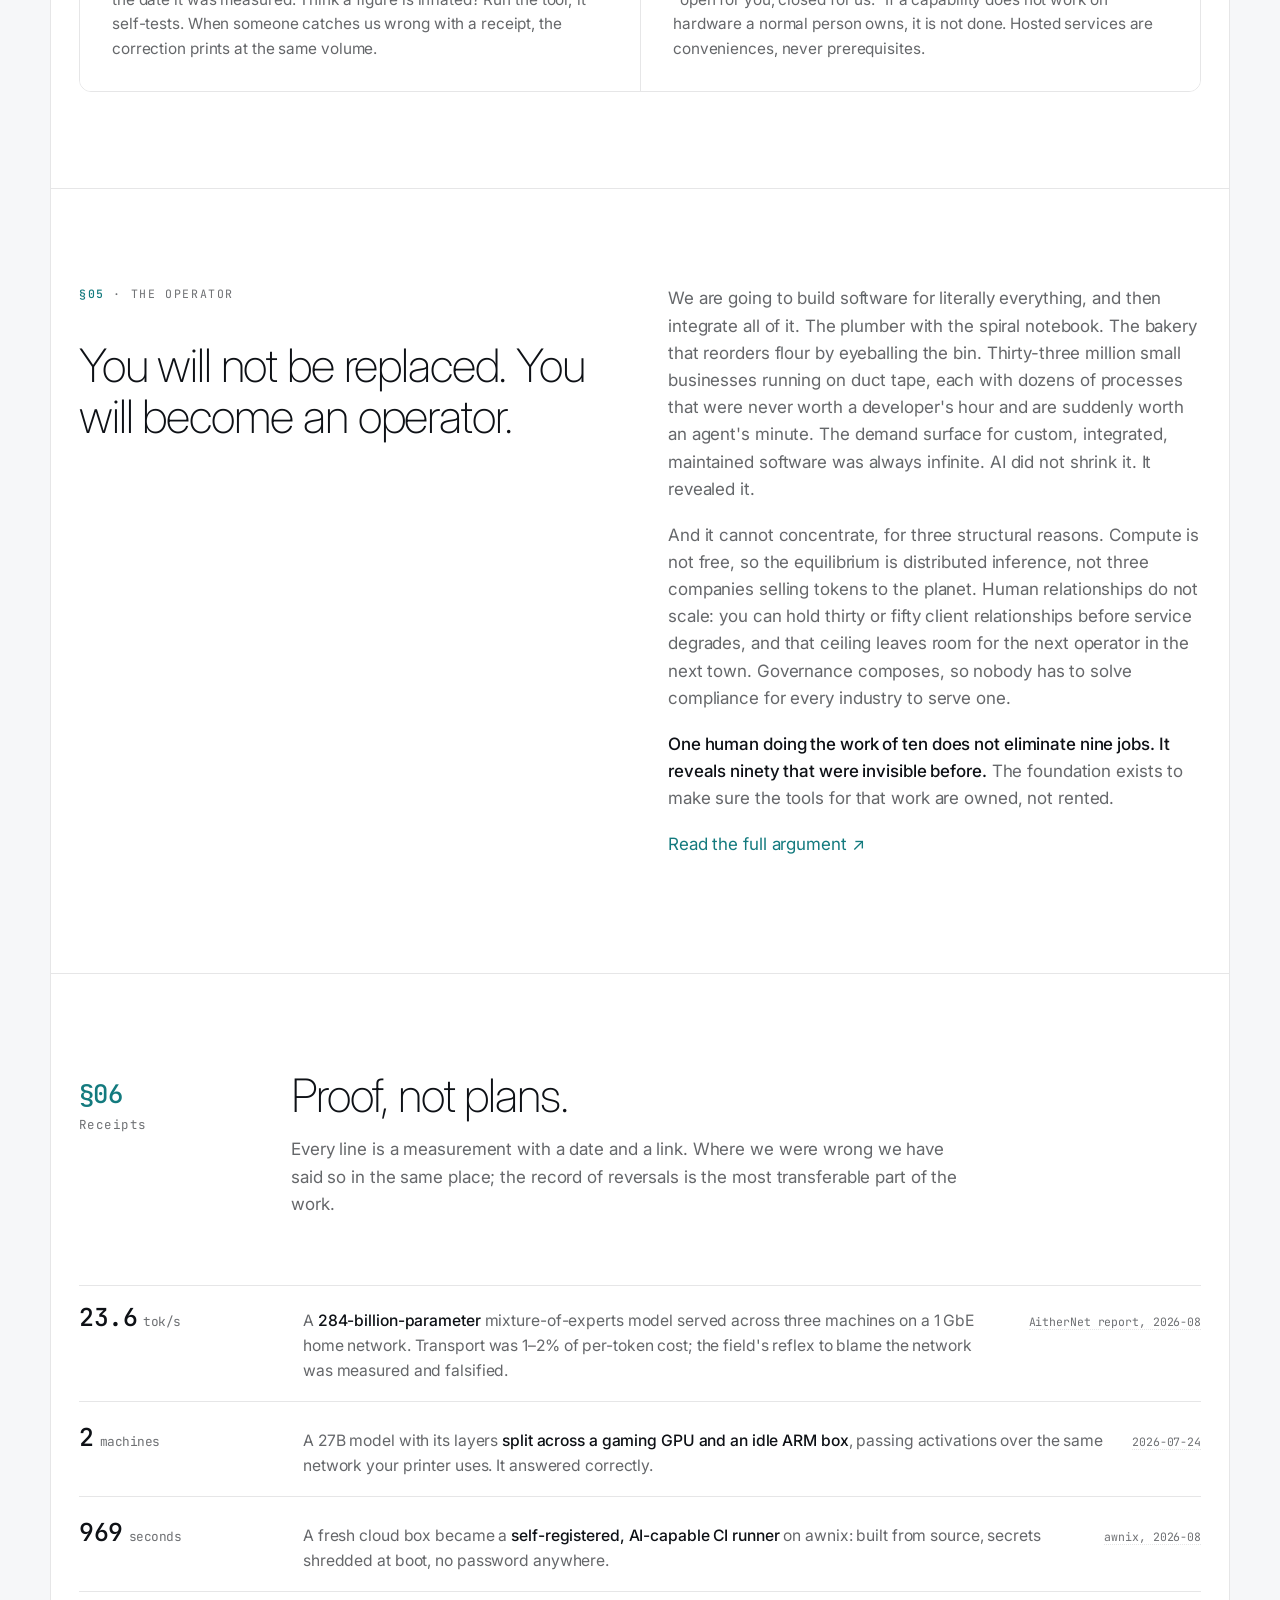
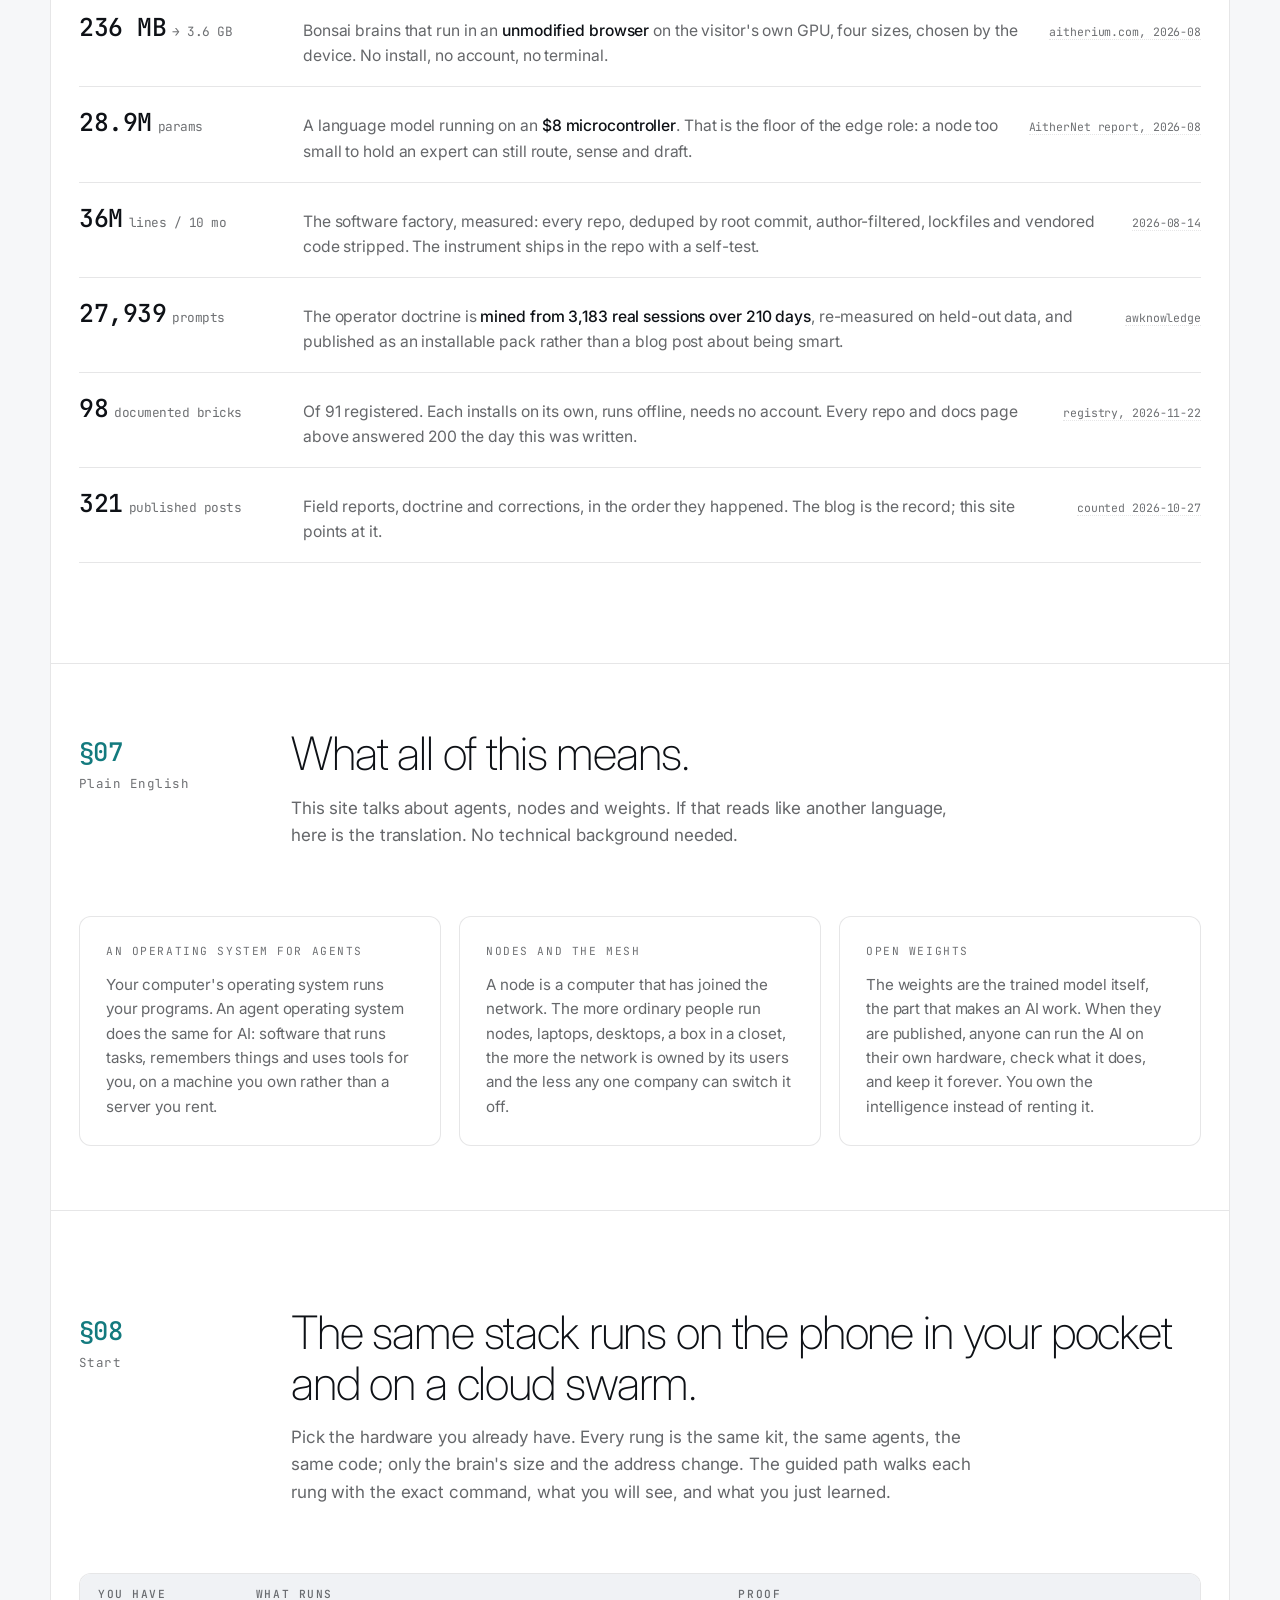
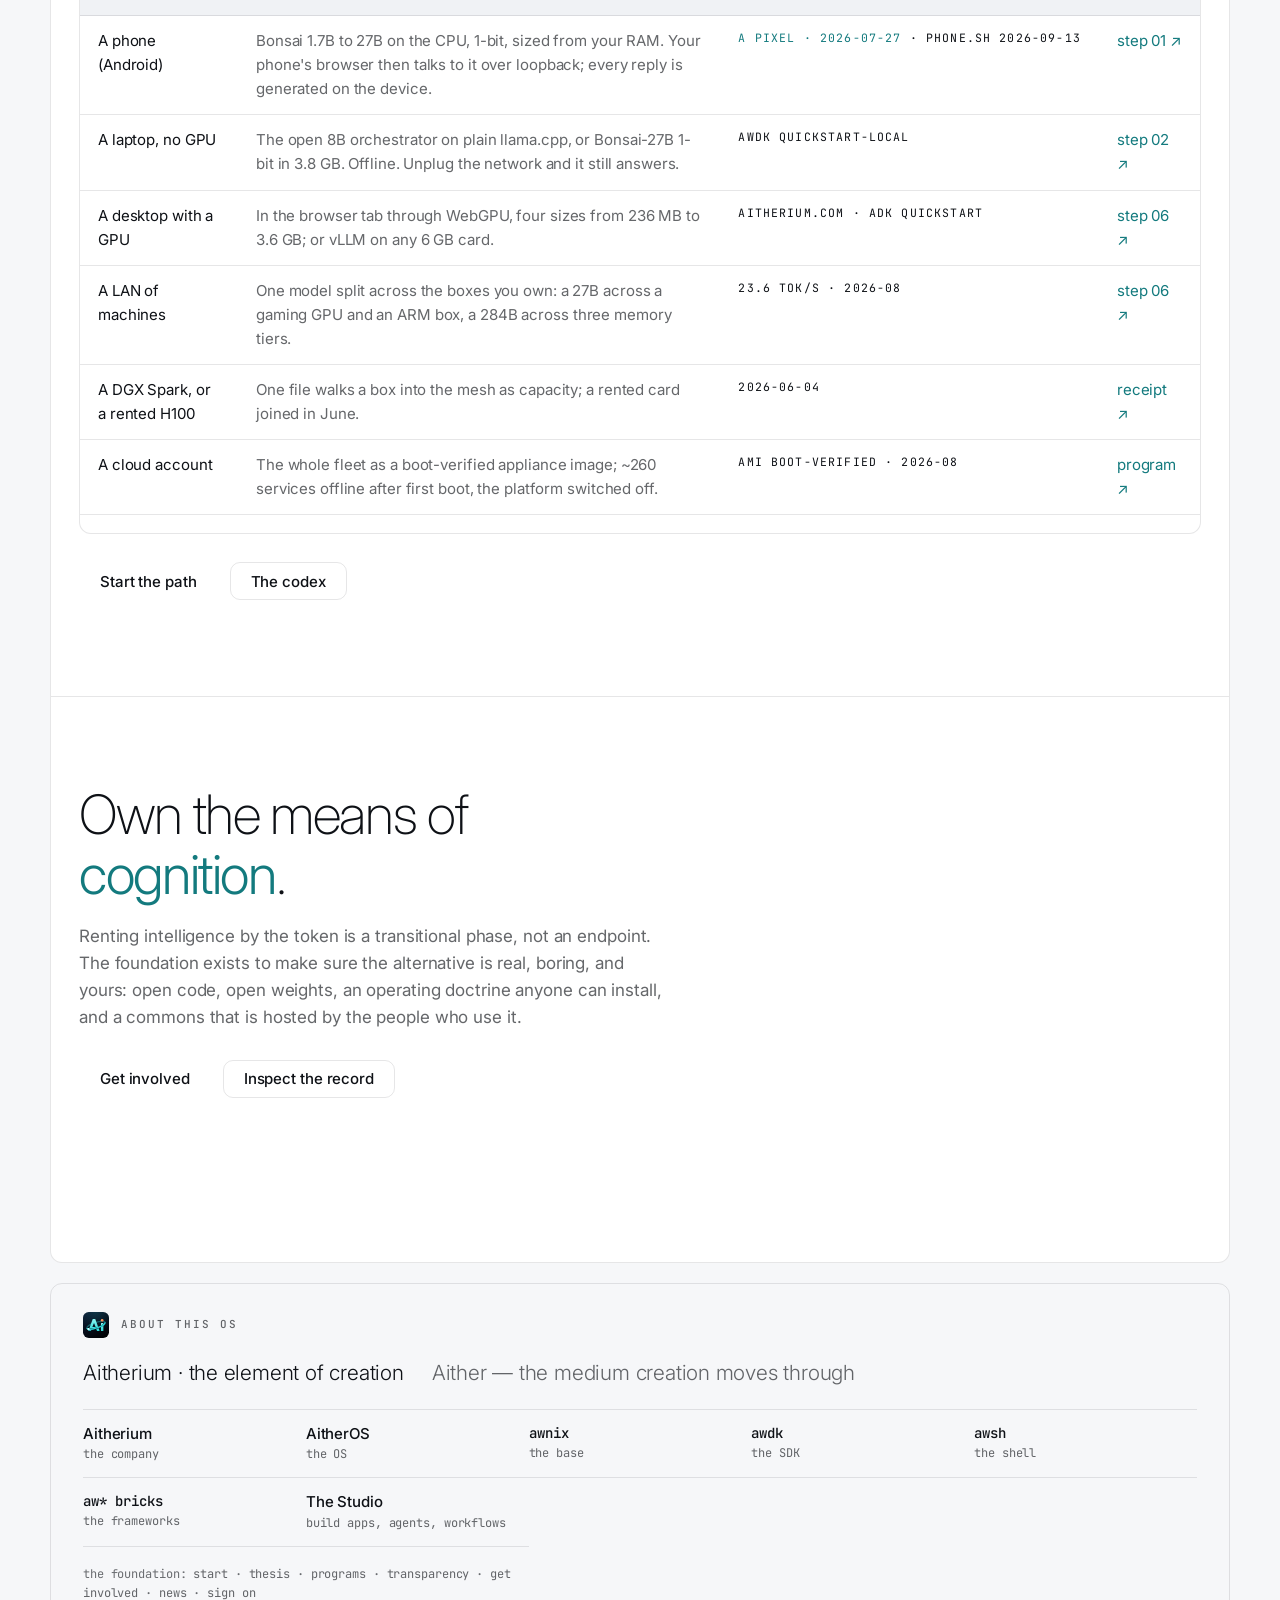
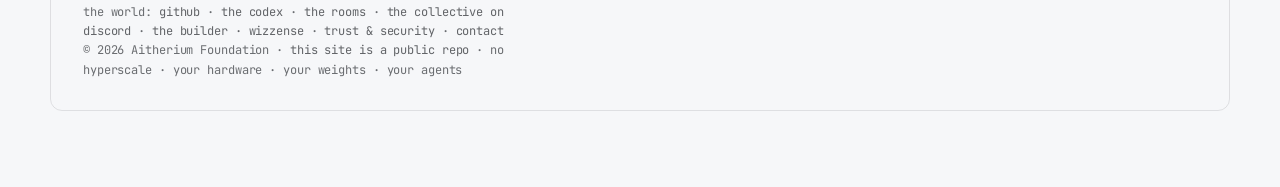
==== commit a4392155: "site: light mode's accent is the mark's blue too #1E9EA2 was a darkened teal for light surfaces. #00" ====
--- a/index.html
+++ b/index.html
@@ -20,7 +20,7 @@
   <link rel="stylesheet" href="https://fonts.googleapis.com/css2?family=Inter:wght@200;300;400;500;600&family=JetBrains+Mono:wght@400;500&display=swap">
   <link rel="stylesheet" href="kit/tokens.css">
   <link rel="stylesheet" href="kit/frame.css">
-  <link rel="stylesheet" href="theme.css?v=5807a91701">
+  <link rel="stylesheet" href="theme.css?v=039da680b2">
   <link rel="stylesheet" href="styles.css?v=0b318f308f">
   <script>(function(){var d=document.documentElement,t;try{t=localStorage.getItem('aitherium-theme')}catch(e){}
   d.setAttribute('data-theme',t==='dark'?'dark':'light');
--- a/theme.css
+++ b/theme.css
@@ -11,7 +11,7 @@
 
    Contrast (WCAG 2.x, light): ink on surface 18.9:1 · dim on surface 4.62:1,
    on ground 4.53:1 · accent-ink on surface 5.1:1, on ground 4.8:1 · ink on the
-   accent fill 5.8:1. The accent FILL (#1E9EA2) is 3.25:1 on white, so it is
+   accent fill 5.8:1. The accent FILL (#009DB0) is 3.25:1 on white, so it is
    used for fills, rules and marks; text in the accent uses --fk-accent-ink.
    ═══════════════════════════════════════════════════════════════════════════ */
 
@@ -26,13 +26,13 @@
   --fk-dim: rgba(14,17,22,.64);
   --fk-faint: rgba(14,17,22,.60);
   --fk-hairline: rgba(14,17,22,.10);
-  --fk-accent: #1E9EA2;                  /* fills, rules, the mark */
+  --fk-accent: #009DB0;                  /* fills, rules, the mark */
   --fk-accent-ink: #137A7E;              /* the accent as TEXT */
   --fk-on-accent: #0E1116;               /* text on an accent fill */
-  --fk-accent-glow: rgba(30,158,162,.22);
-  --fk-accent-wash: rgba(30,158,162,.08);
-  --fk-accent-line: rgba(30,158,162,.40);
-  --fk-selection: rgba(30,158,162,.22);
+  --fk-accent-glow: rgba(0,157,176,.22);
+  --fk-accent-wash: rgba(0,157,176,.08);
+  --fk-accent-line: rgba(0,157,176,.40);
+  --fk-selection: rgba(0,157,176,.22);
   --fk-scrim: rgba(14,17,22,.40);
   --fk-shadow: rgba(14,17,22,.18);
 }
@@ -87,3 +87,6 @@
 .fk-about .fk-mark .eye { fill: var(--fk-bg); }
 /* on a phone the menubar has no room to spare: the switch drops its ring */
 @media (max-width: 760px) { .fk-theme { width: 22px; height: 22px; border: 0; } }
+
+/* 2026-11-24: accent is #00E5FF (the Ai mark). Restamped because Cloudflare had
+   cached the previous theme.css under its old ?v= URL. */
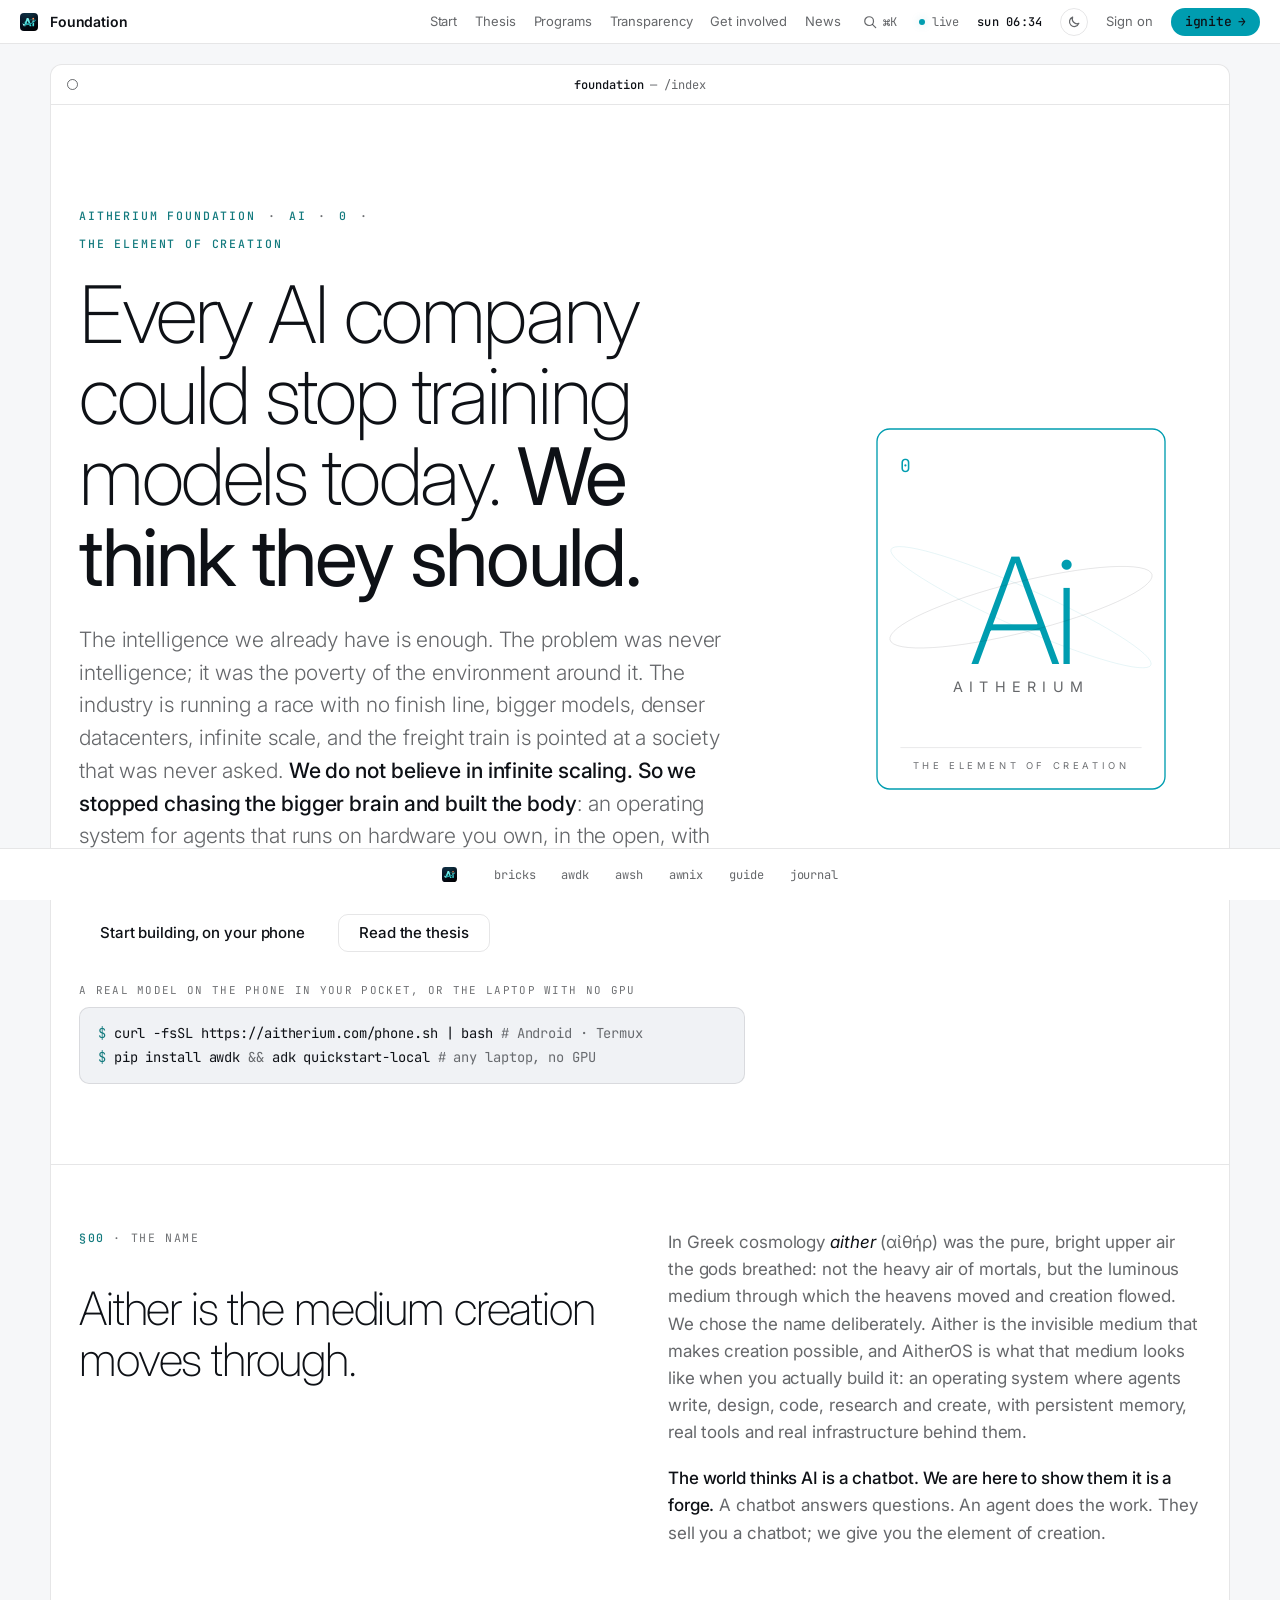
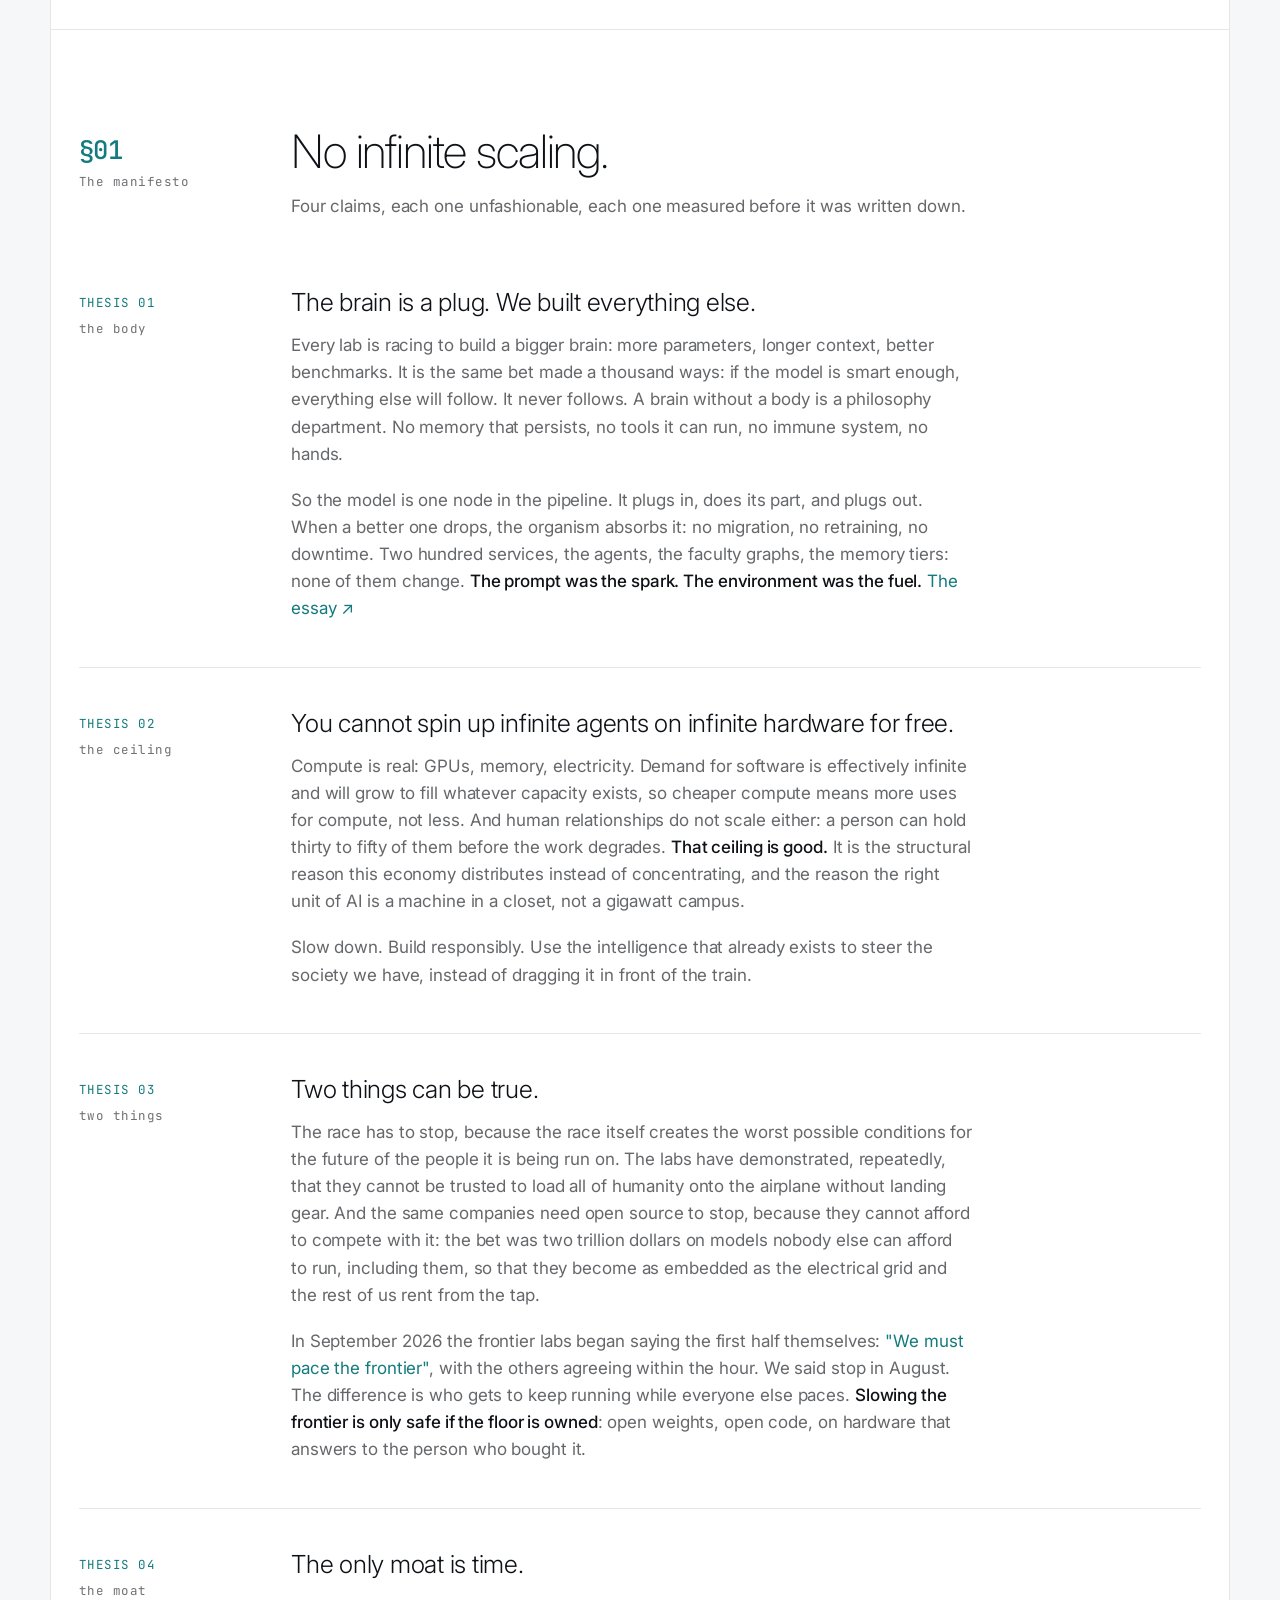
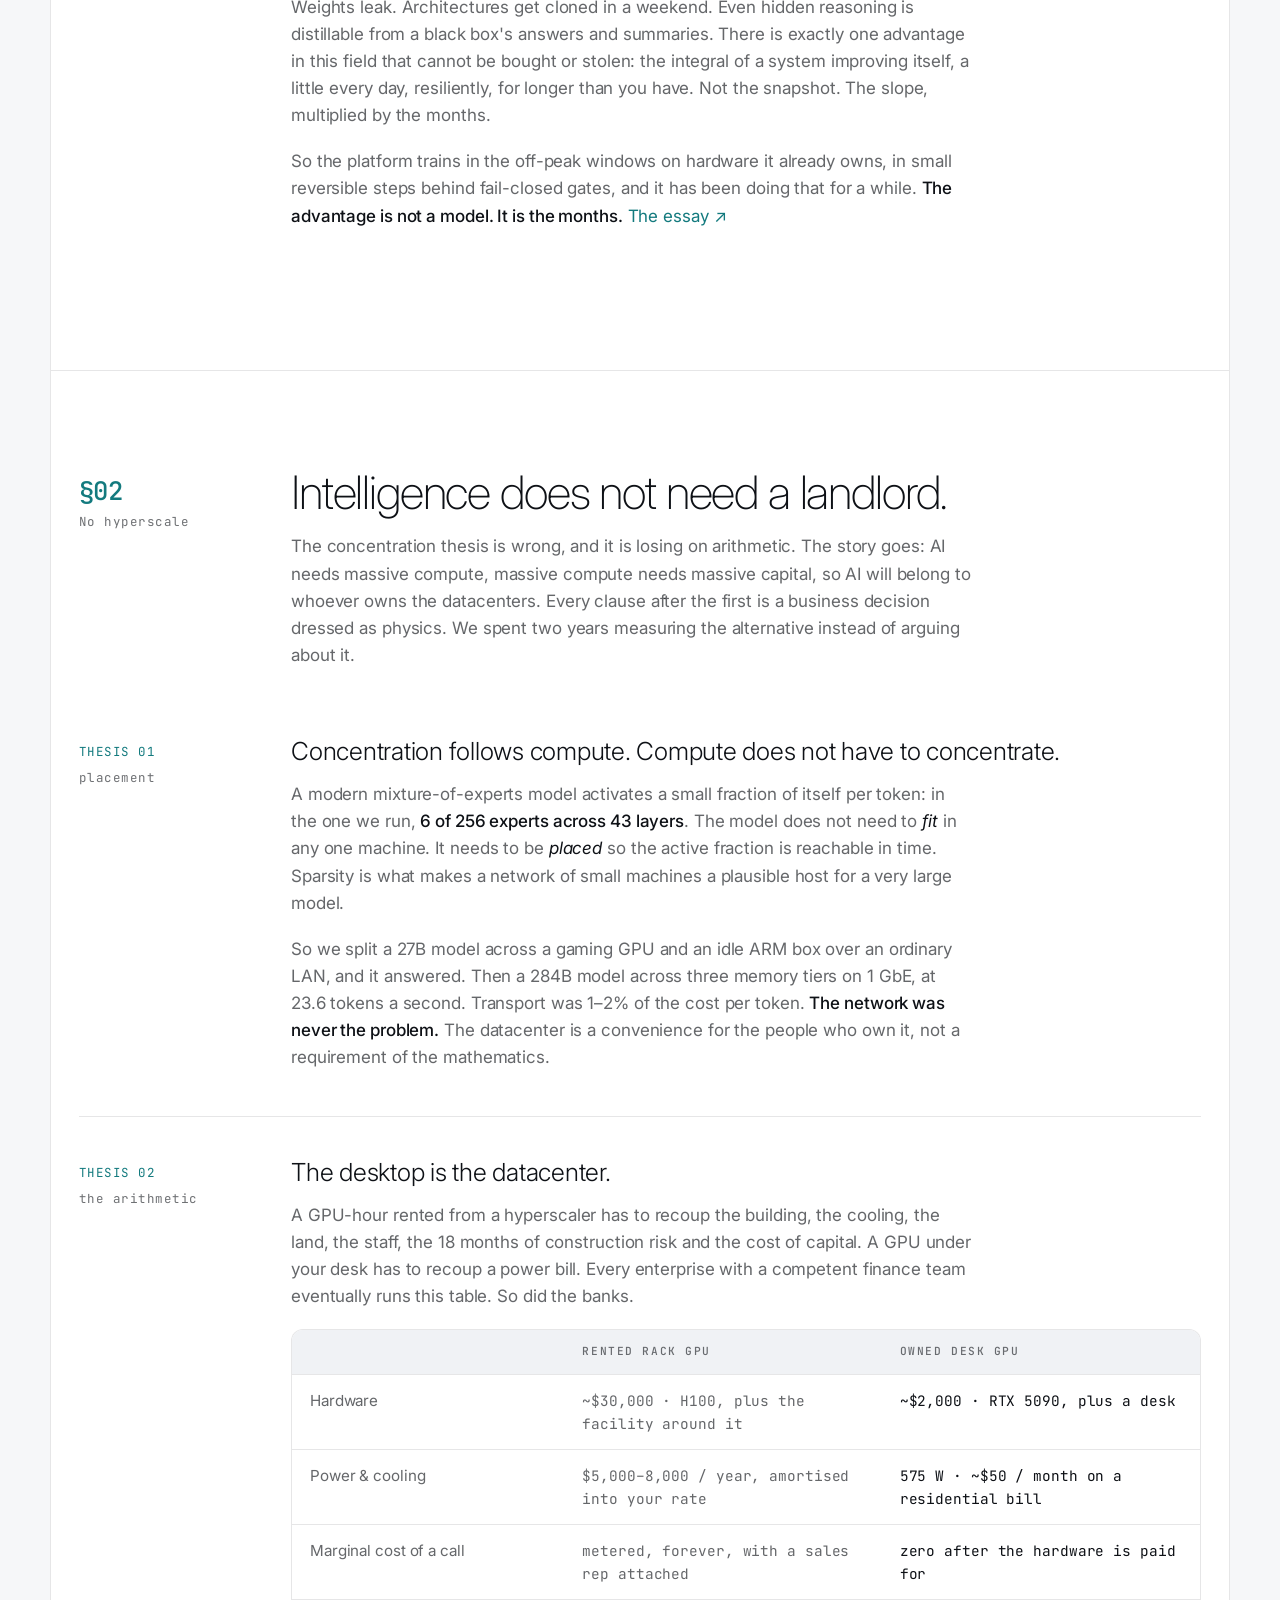
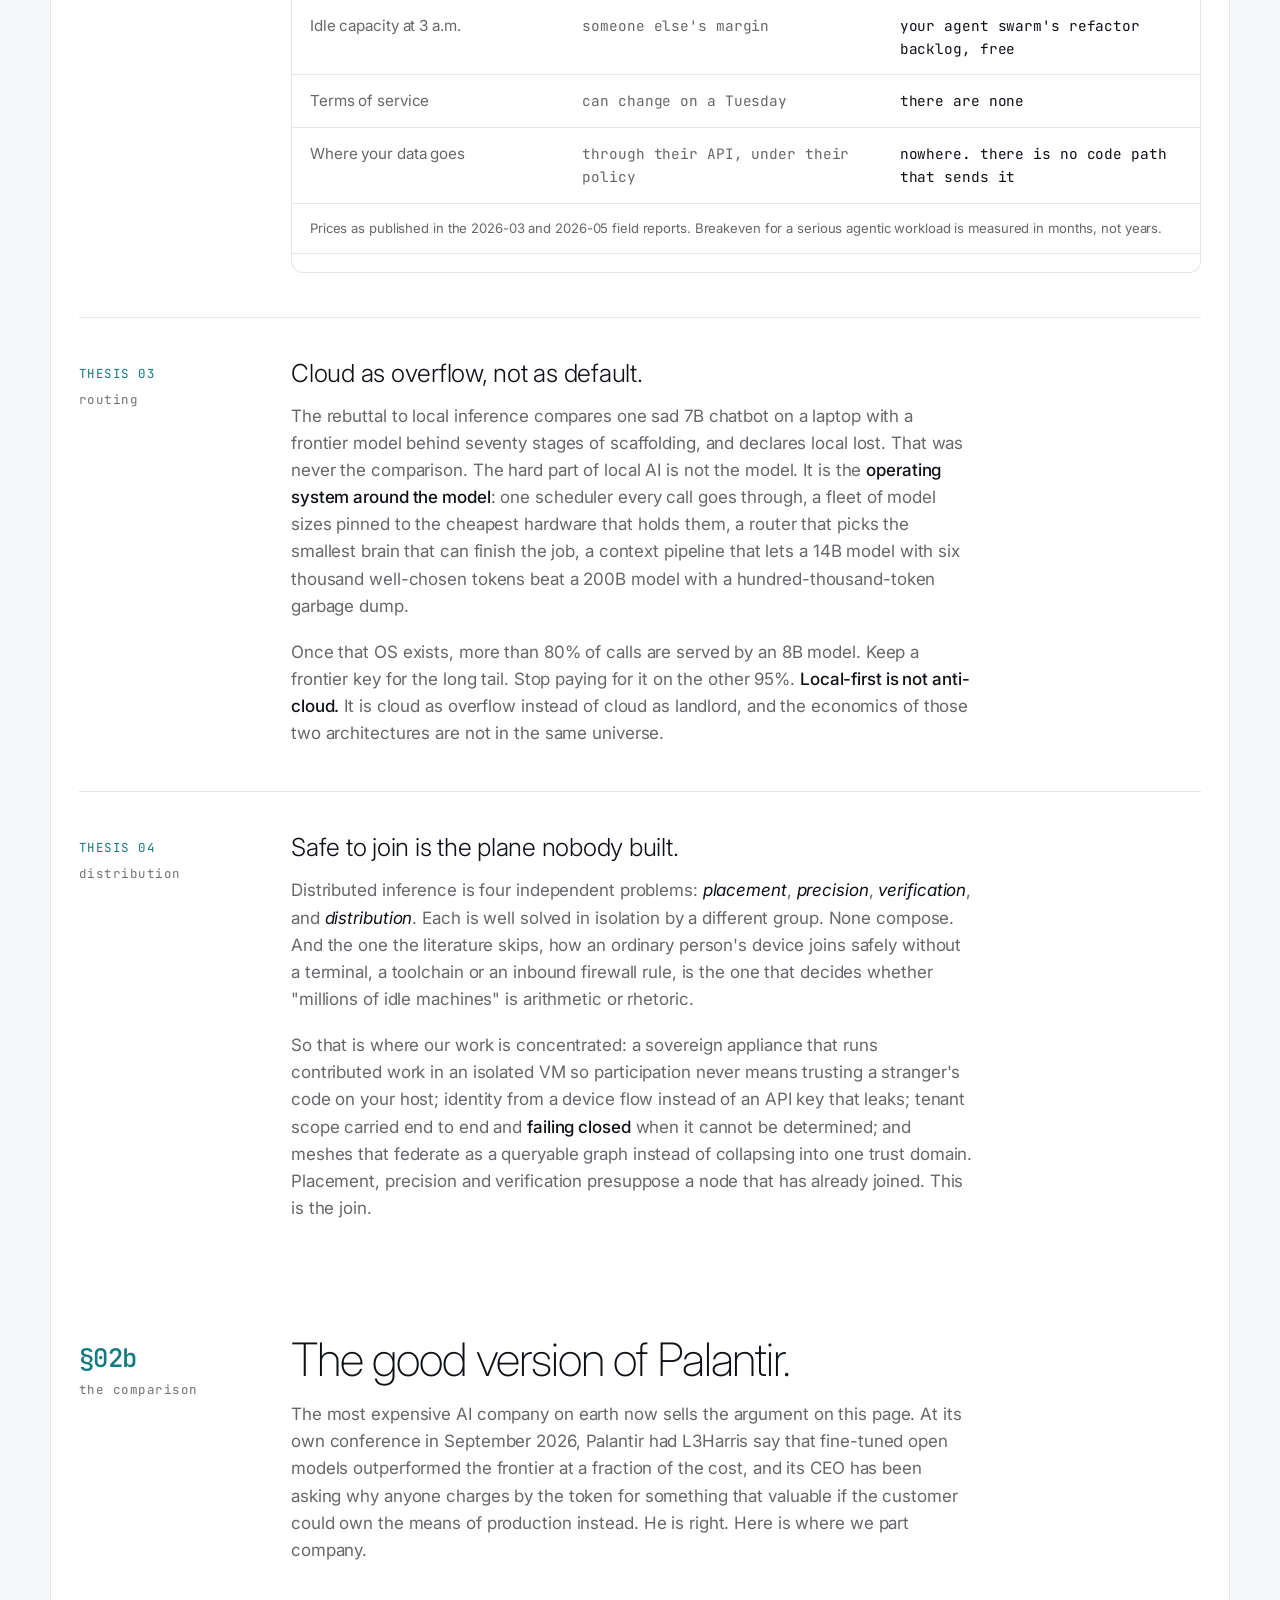
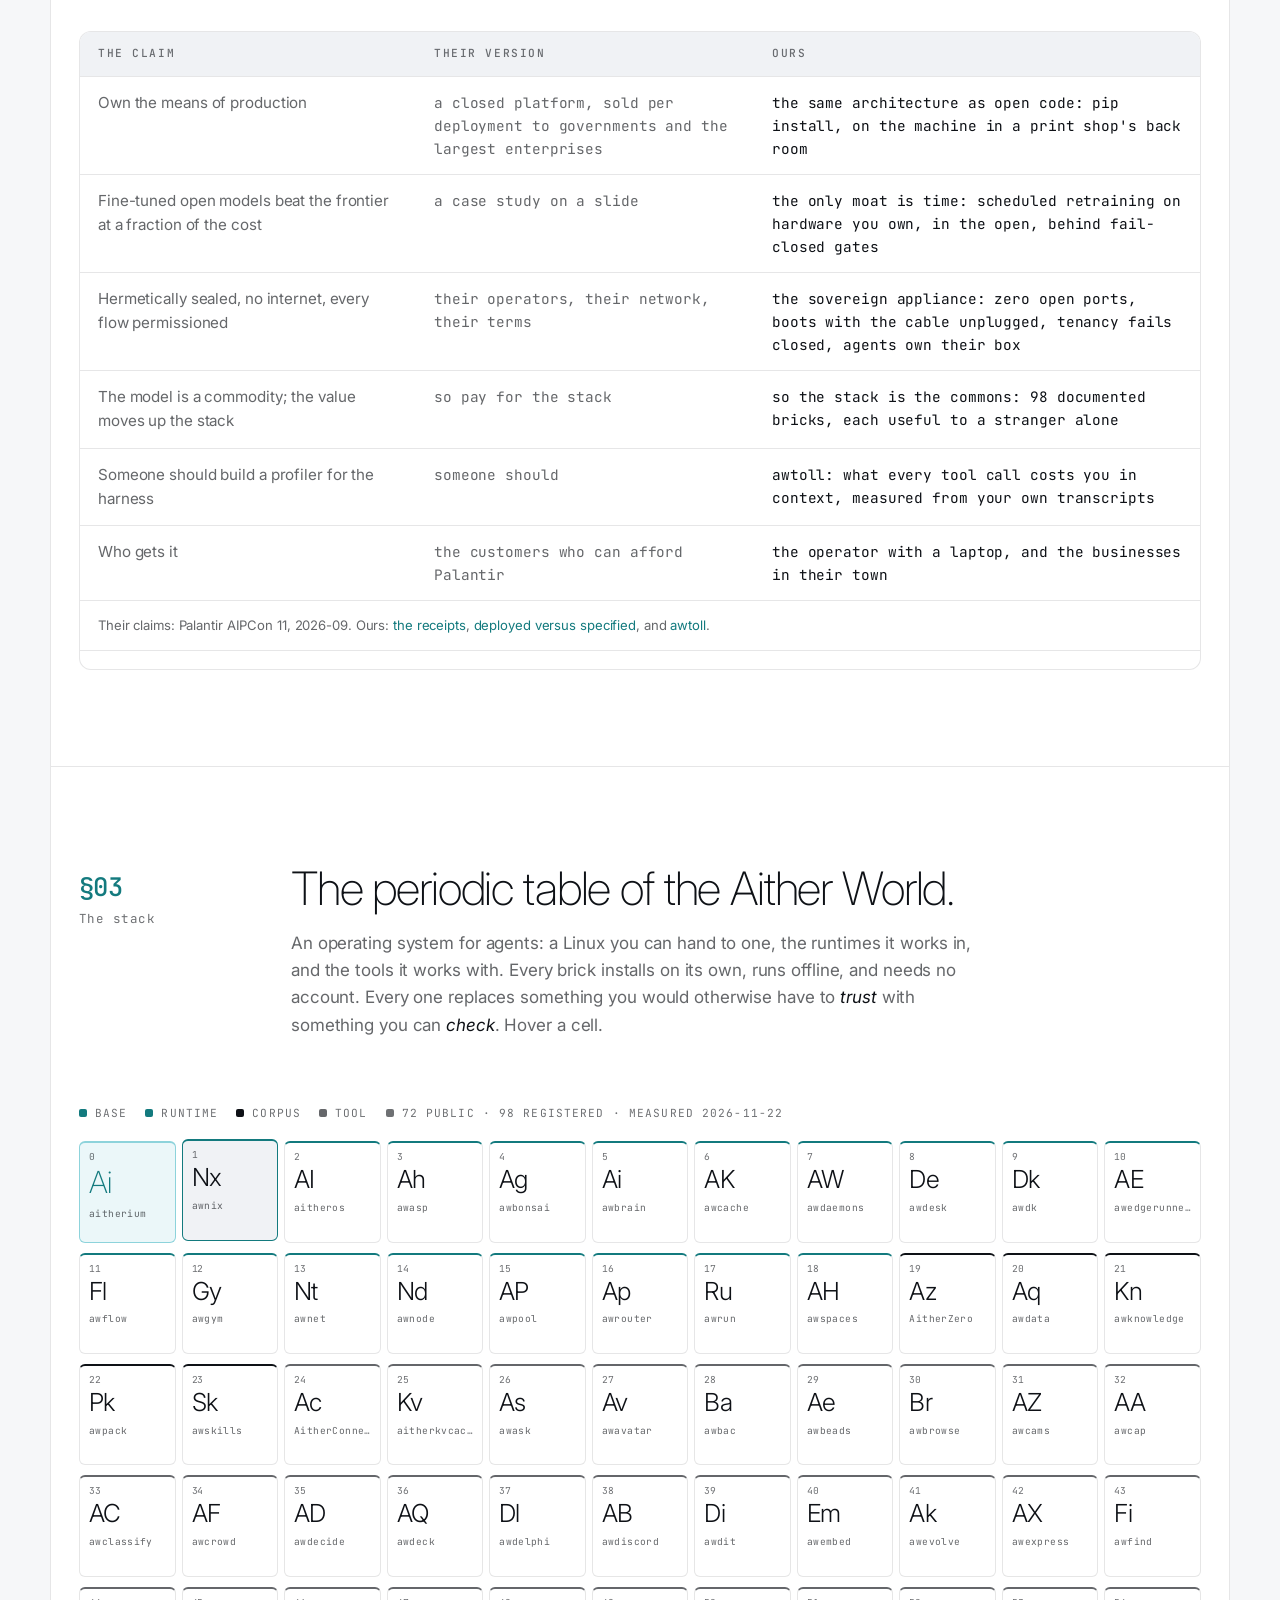
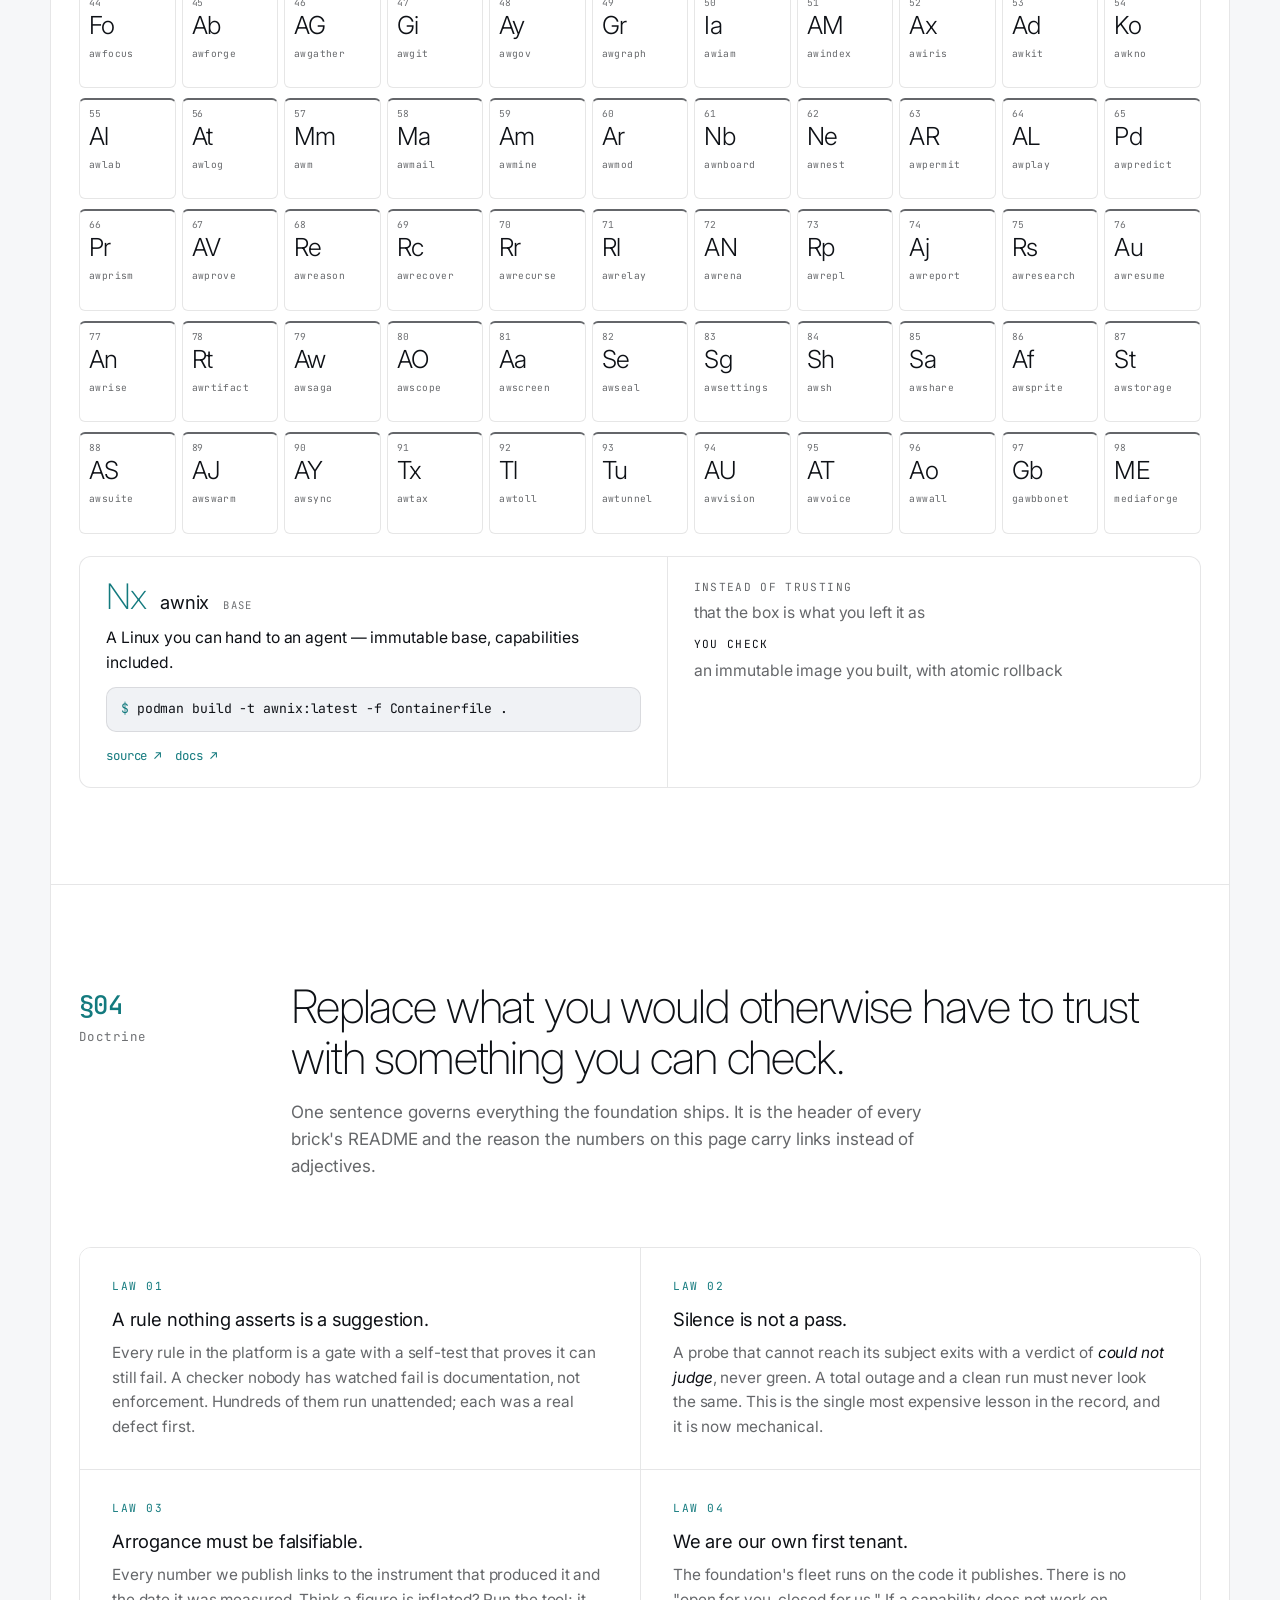
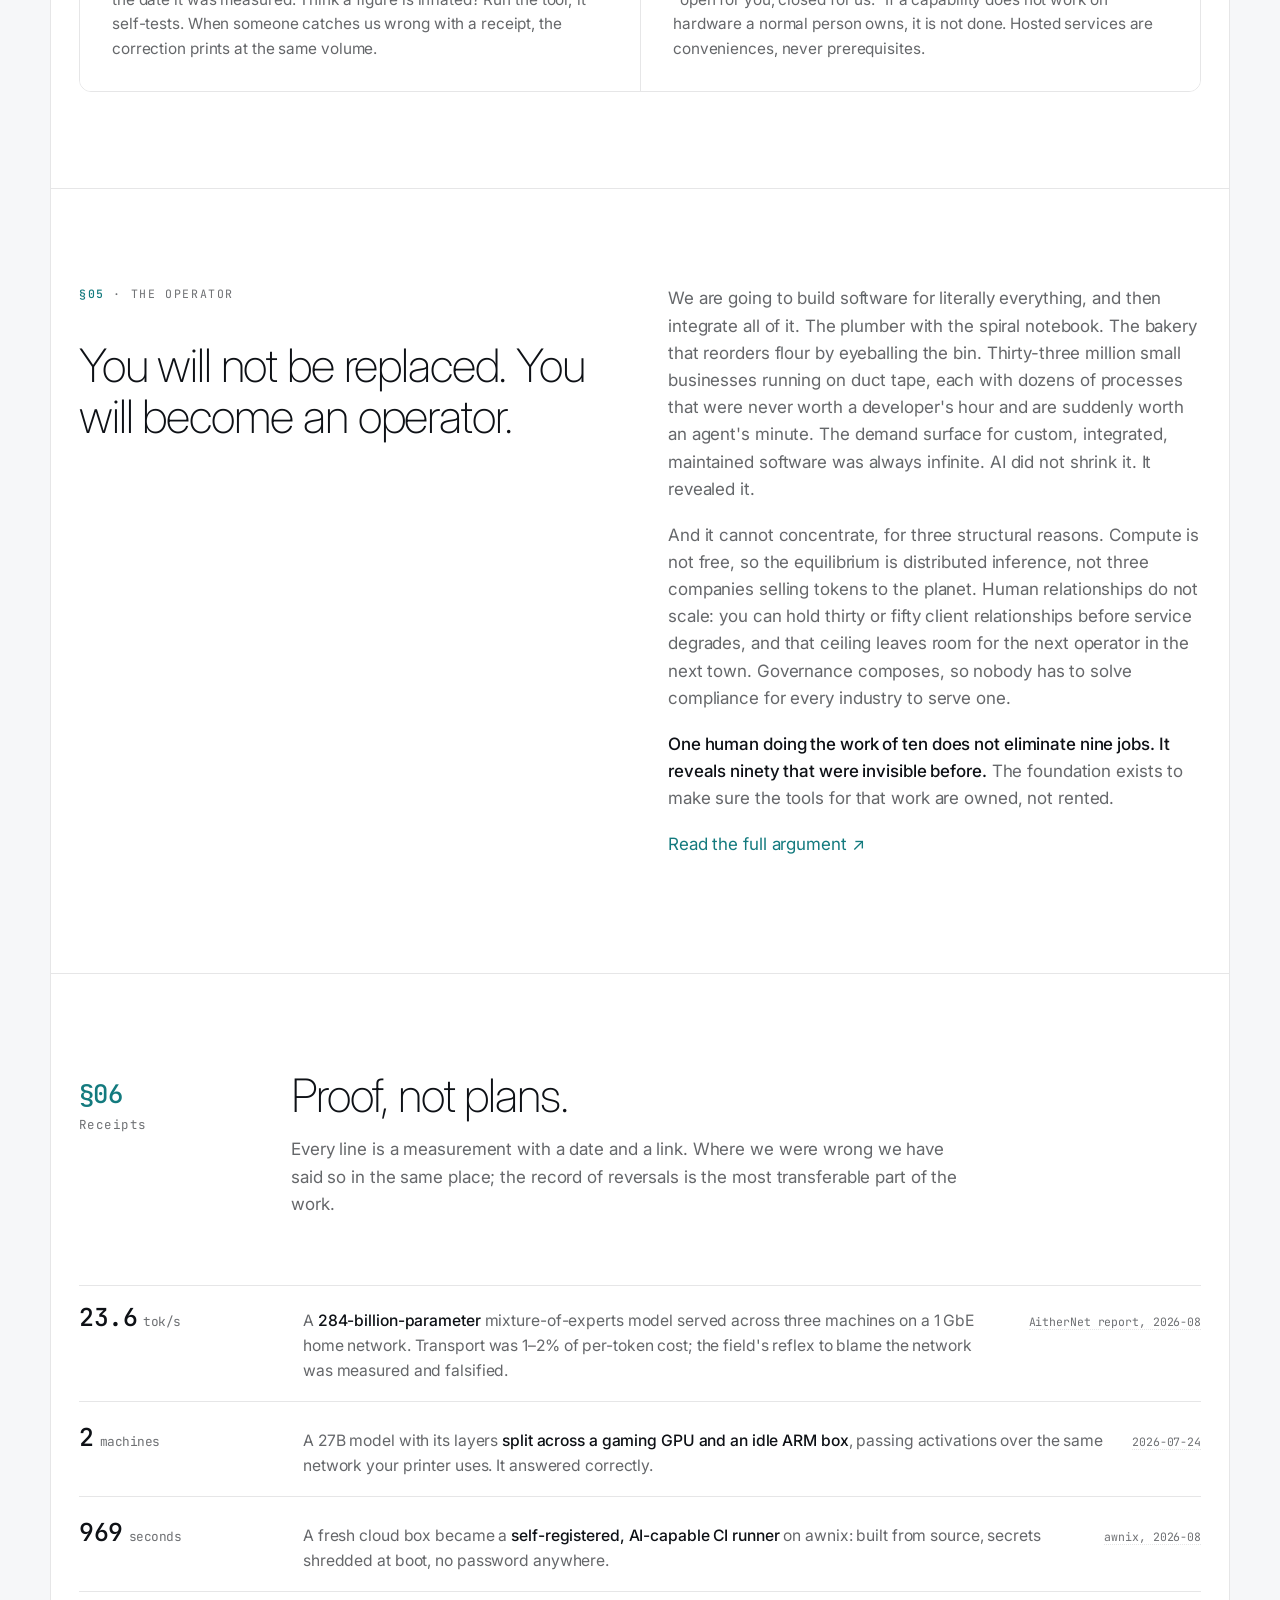
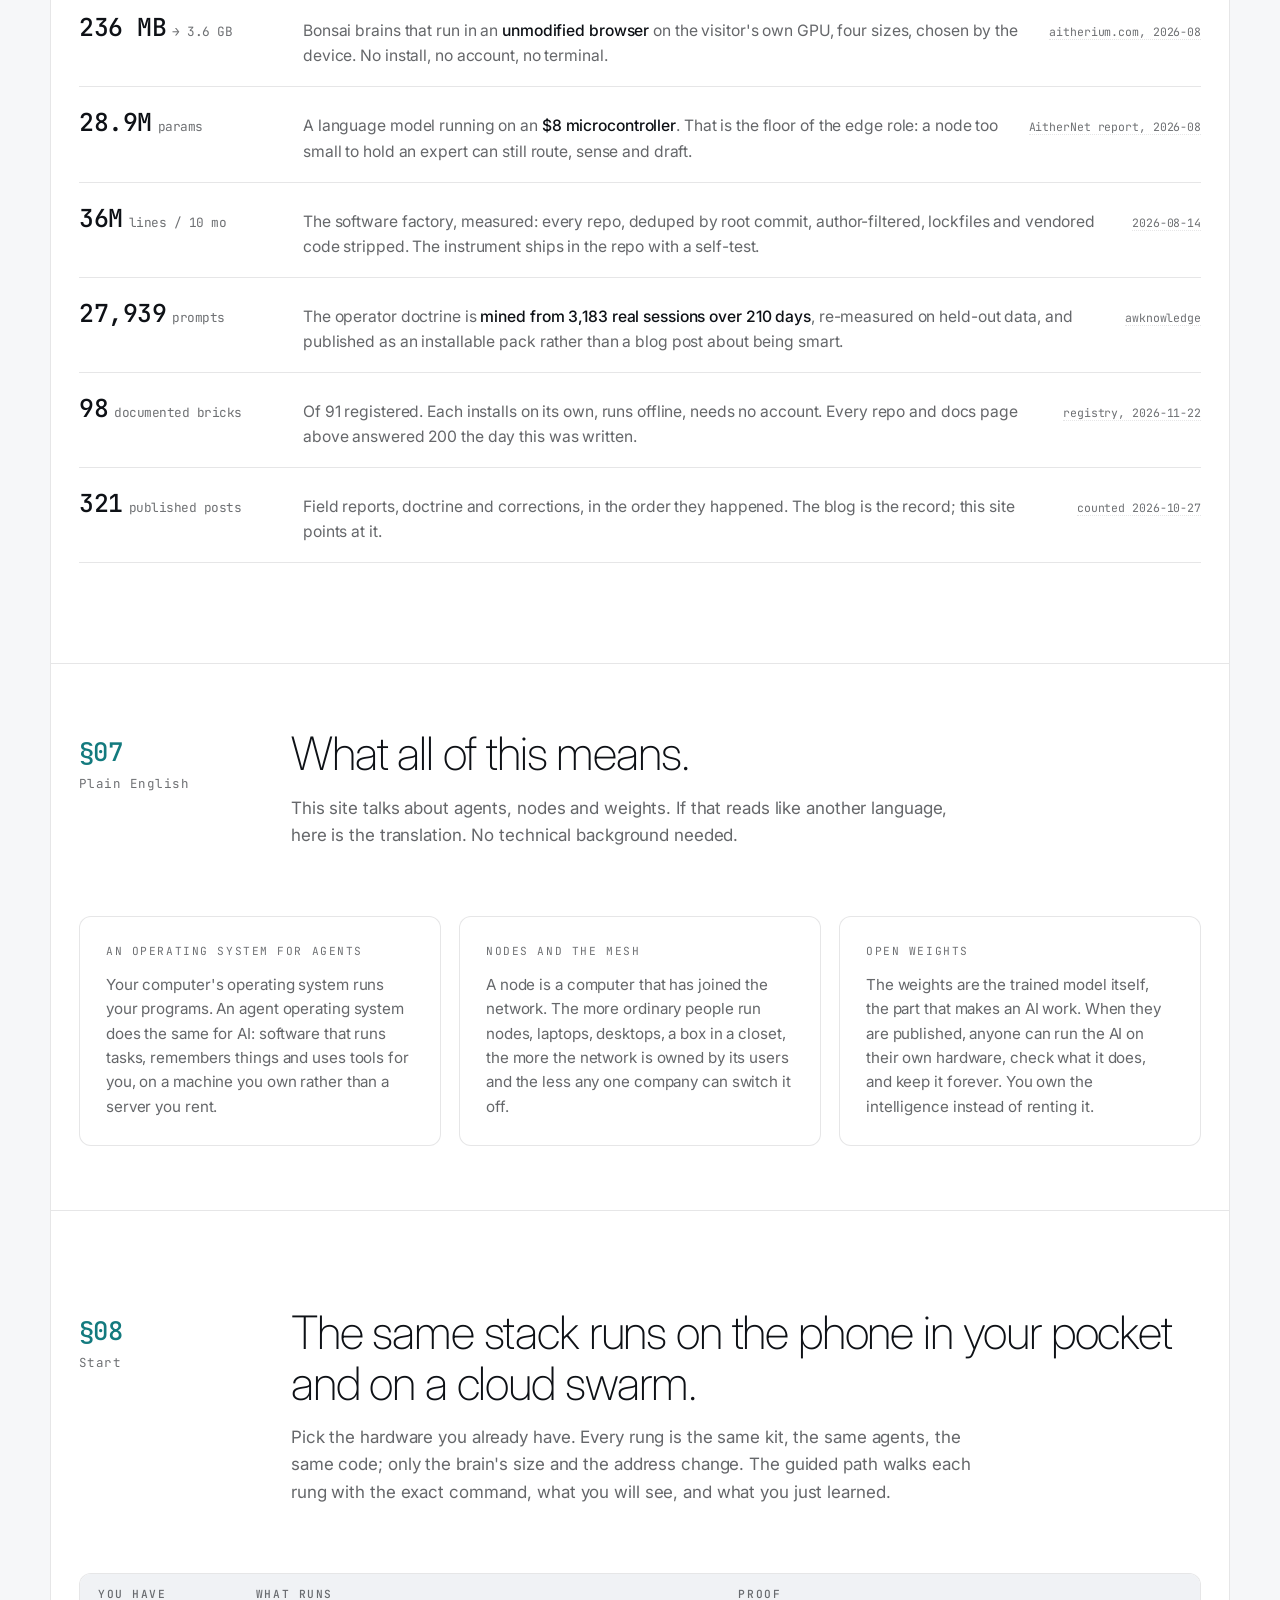
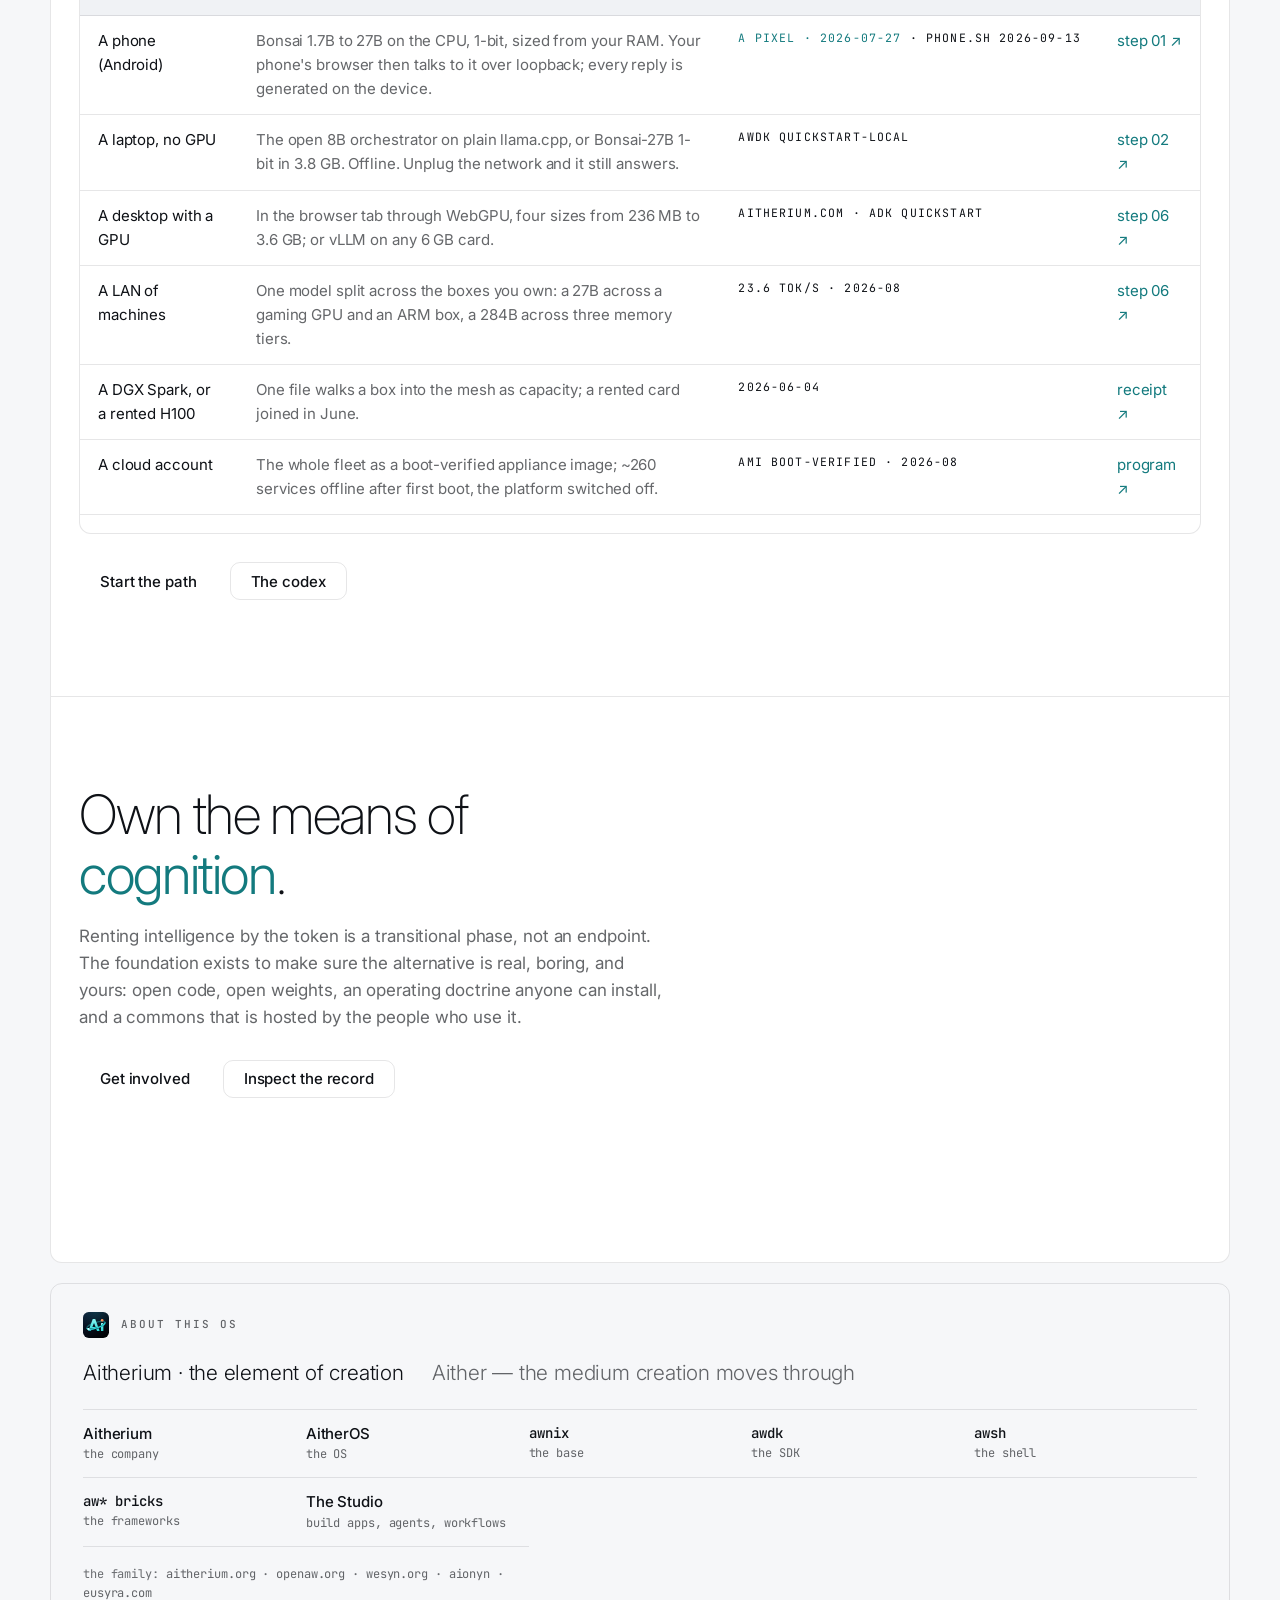
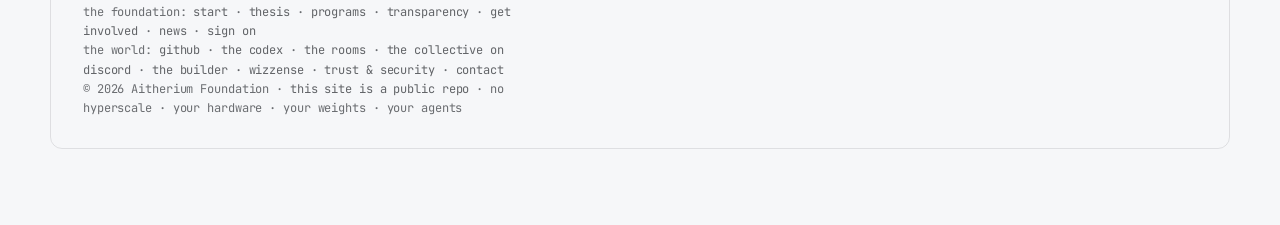
==== commit 6e61e42d: "site: the family line in the colophon The same five sibling domains aitherium.com links, names only," ====
--- a/index.html
+++ b/index.html
@@ -608,7 +608,8 @@
   <div class="fk-about-hd"><img class="fk-mark" src="brand/aither-icon.svg" alt="" aria-hidden="true"><h2 id="fk-about-h">About this OS</h2></div>
   <p class="fk-brandlines"><span>Aitherium · the element of creation</span><span>Aither — the medium creation moves through</span></p>
   <div class="fk-family"><a href="https://aitherium.com/about"><span class="n">Aitherium</span><span class="r">the company</span></a><a href="https://aitherium.com/"><span class="n">AitherOS</span><span class="r">the OS</span></a><a href="https://aitherium.github.io/awnix/"><span class="n m">awnix</span><span class="r">the base</span></a><a href="https://aitherium.github.io/awdk/"><span class="n m">awdk</span><span class="r">the SDK</span></a><a href="https://aitherium.github.io/awsh/"><span class="n m">awsh</span><span class="r">the shell</span></a><a href="https://aitherium.github.io/"><span class="n m">aw* bricks</span><span class="r">the frameworks</span></a><a href="https://aitherium.com/studio"><span class="n">The Studio</span><span class="r">build apps, agents, workflows</span></a></div>
-  <p class="fk-colophon">the foundation: <a href="start.html">start</a> · <a href="about.html">thesis</a> · <a href="programs.html">programs</a> · <a href="transparency.html">transparency</a> · <a href="get-involved.html">get involved</a> · <a href="news.html">news</a> · <a href="https://aitherium.com/">sign on</a><br>
+  <p class="fk-colophon">the family: <a href="https://aitherium.org/" rel="noopener">aitherium.org</a> · <a href="https://www.openaw.org/" rel="noopener">openaw.org</a> · <a href="https://wesyn.org/" rel="noopener">wesyn.org</a> · <a href="https://aionyn.aitherium.com/" rel="noopener">aionyn</a> · <a href="https://eusyra.com/" rel="noopener">eusyra.com</a><br>
+  the foundation: <a href="start.html">start</a> · <a href="about.html">thesis</a> · <a href="programs.html">programs</a> · <a href="transparency.html">transparency</a> · <a href="get-involved.html">get involved</a> · <a href="news.html">news</a> · <a href="https://aitherium.com/">sign on</a><br>
   the world: <a href="https://github.com/Aitherium" rel="noopener">github</a> · <a href="https://aitherium.github.io/awknowledge/" rel="noopener">the codex</a> ·
   <a href="https://relay.aitherium.com" rel="noopener">the rooms</a> · <a href="https://discord.gg/kKhgRm9wH" rel="noopener">the collective on discord</a> ·
   <a href="https://wizzense.github.io/" rel="noopener">the builder · wizzense</a> · <a href="https://aitherium.com/trust/" rel="noopener">trust &amp; security</a> · <a href="mailto:foundation@aitherium.org">contact</a><br>
